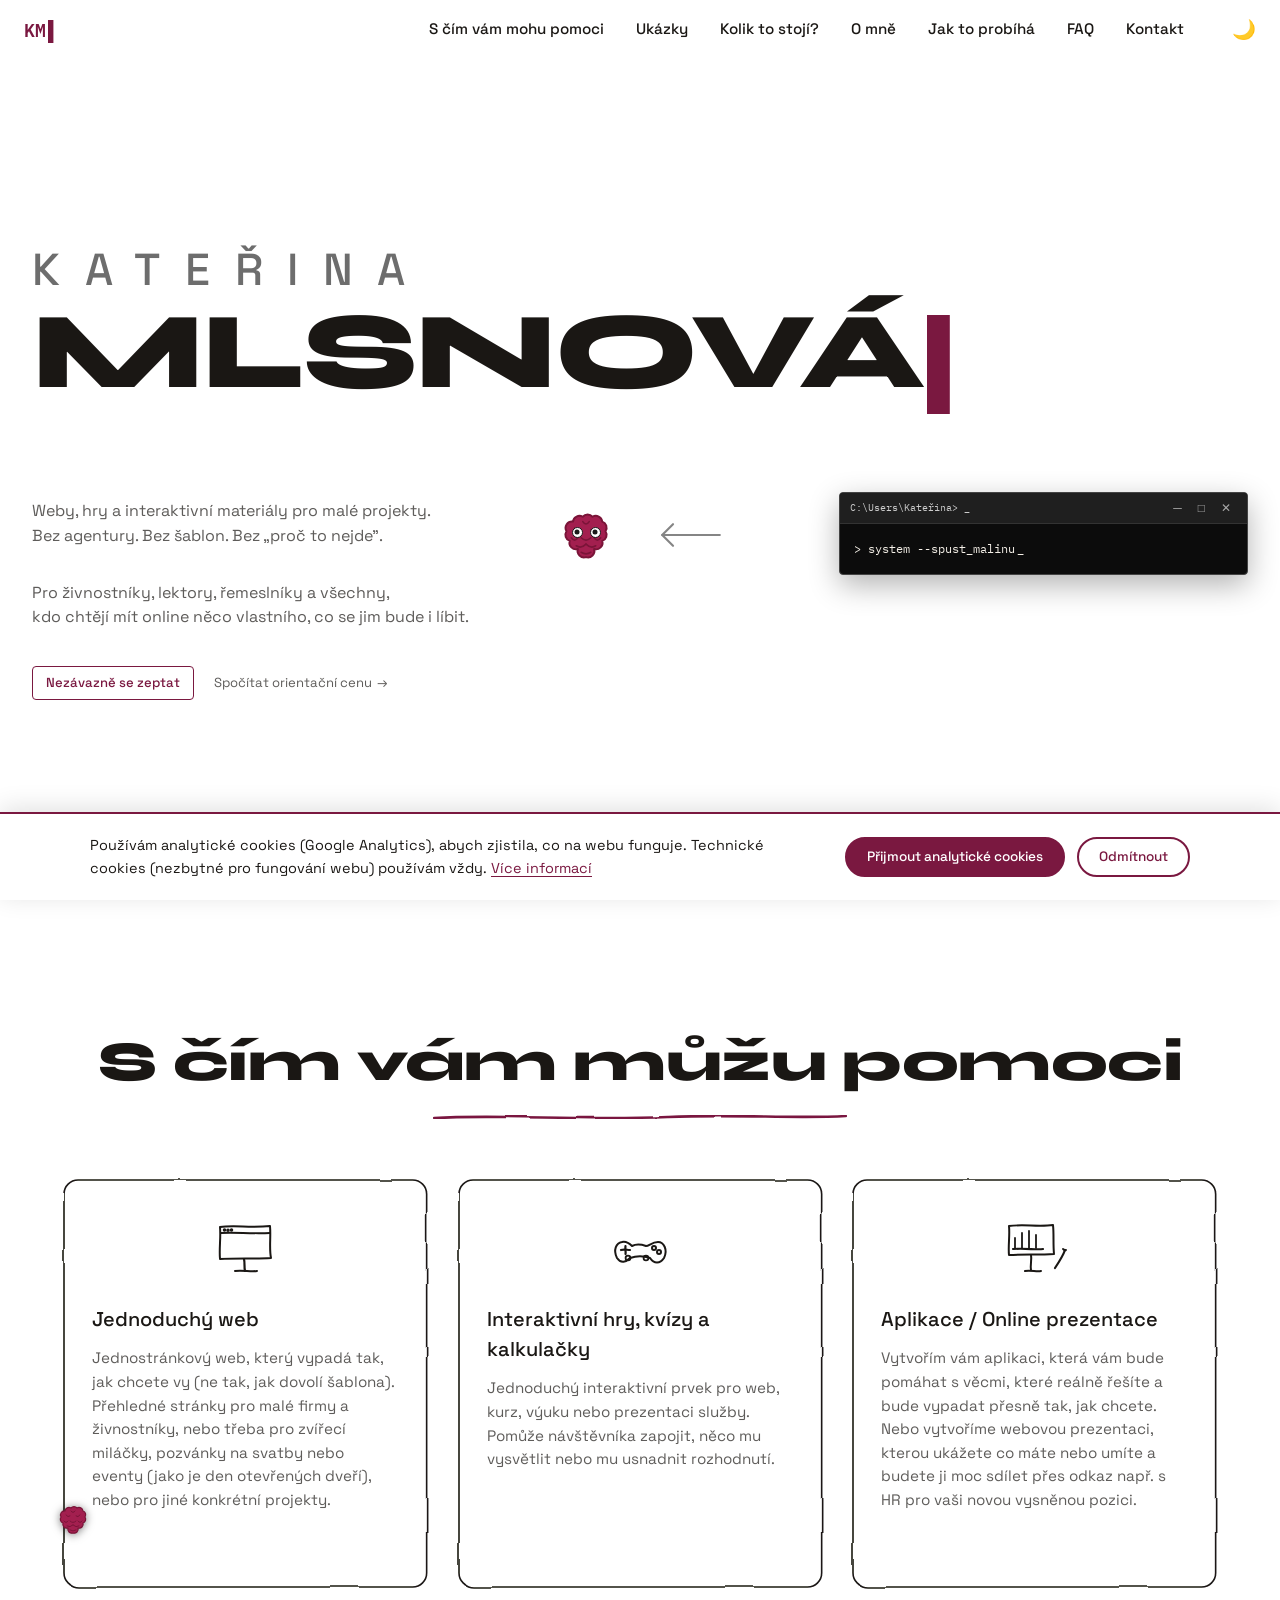
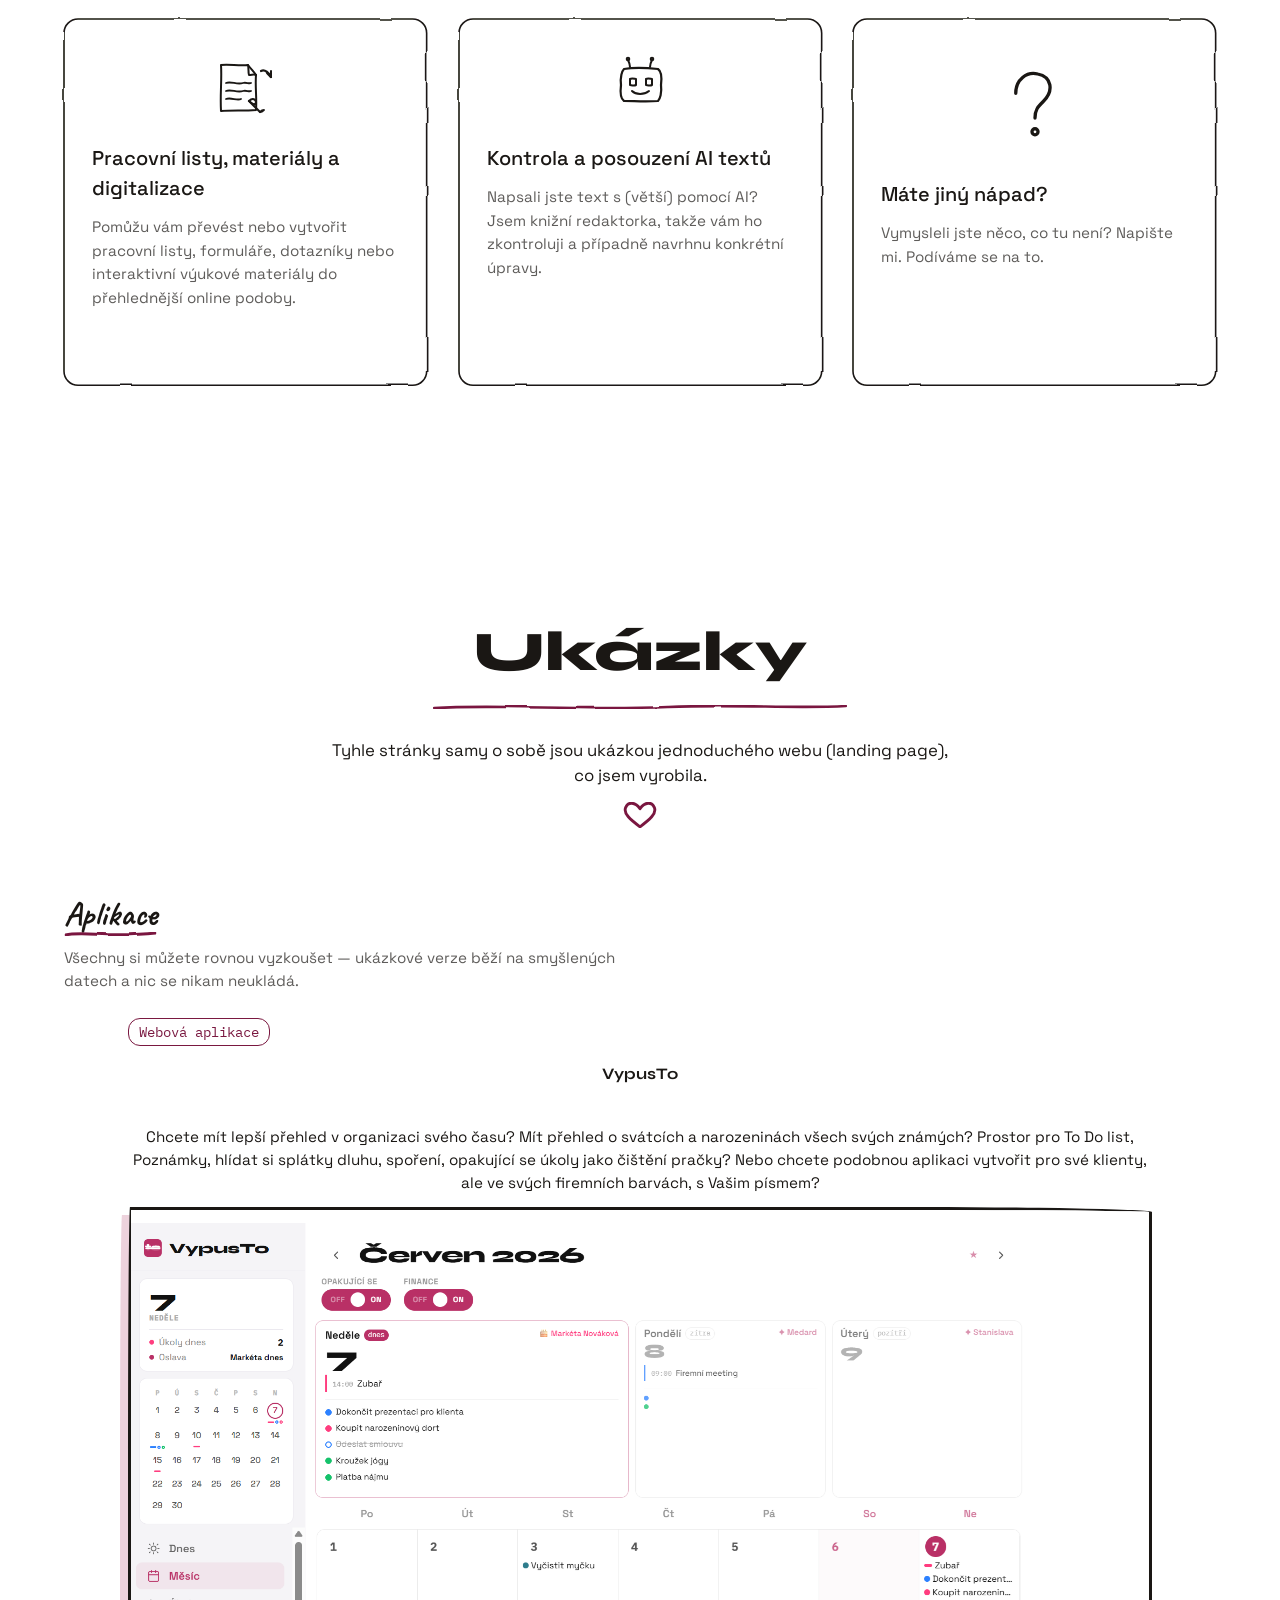
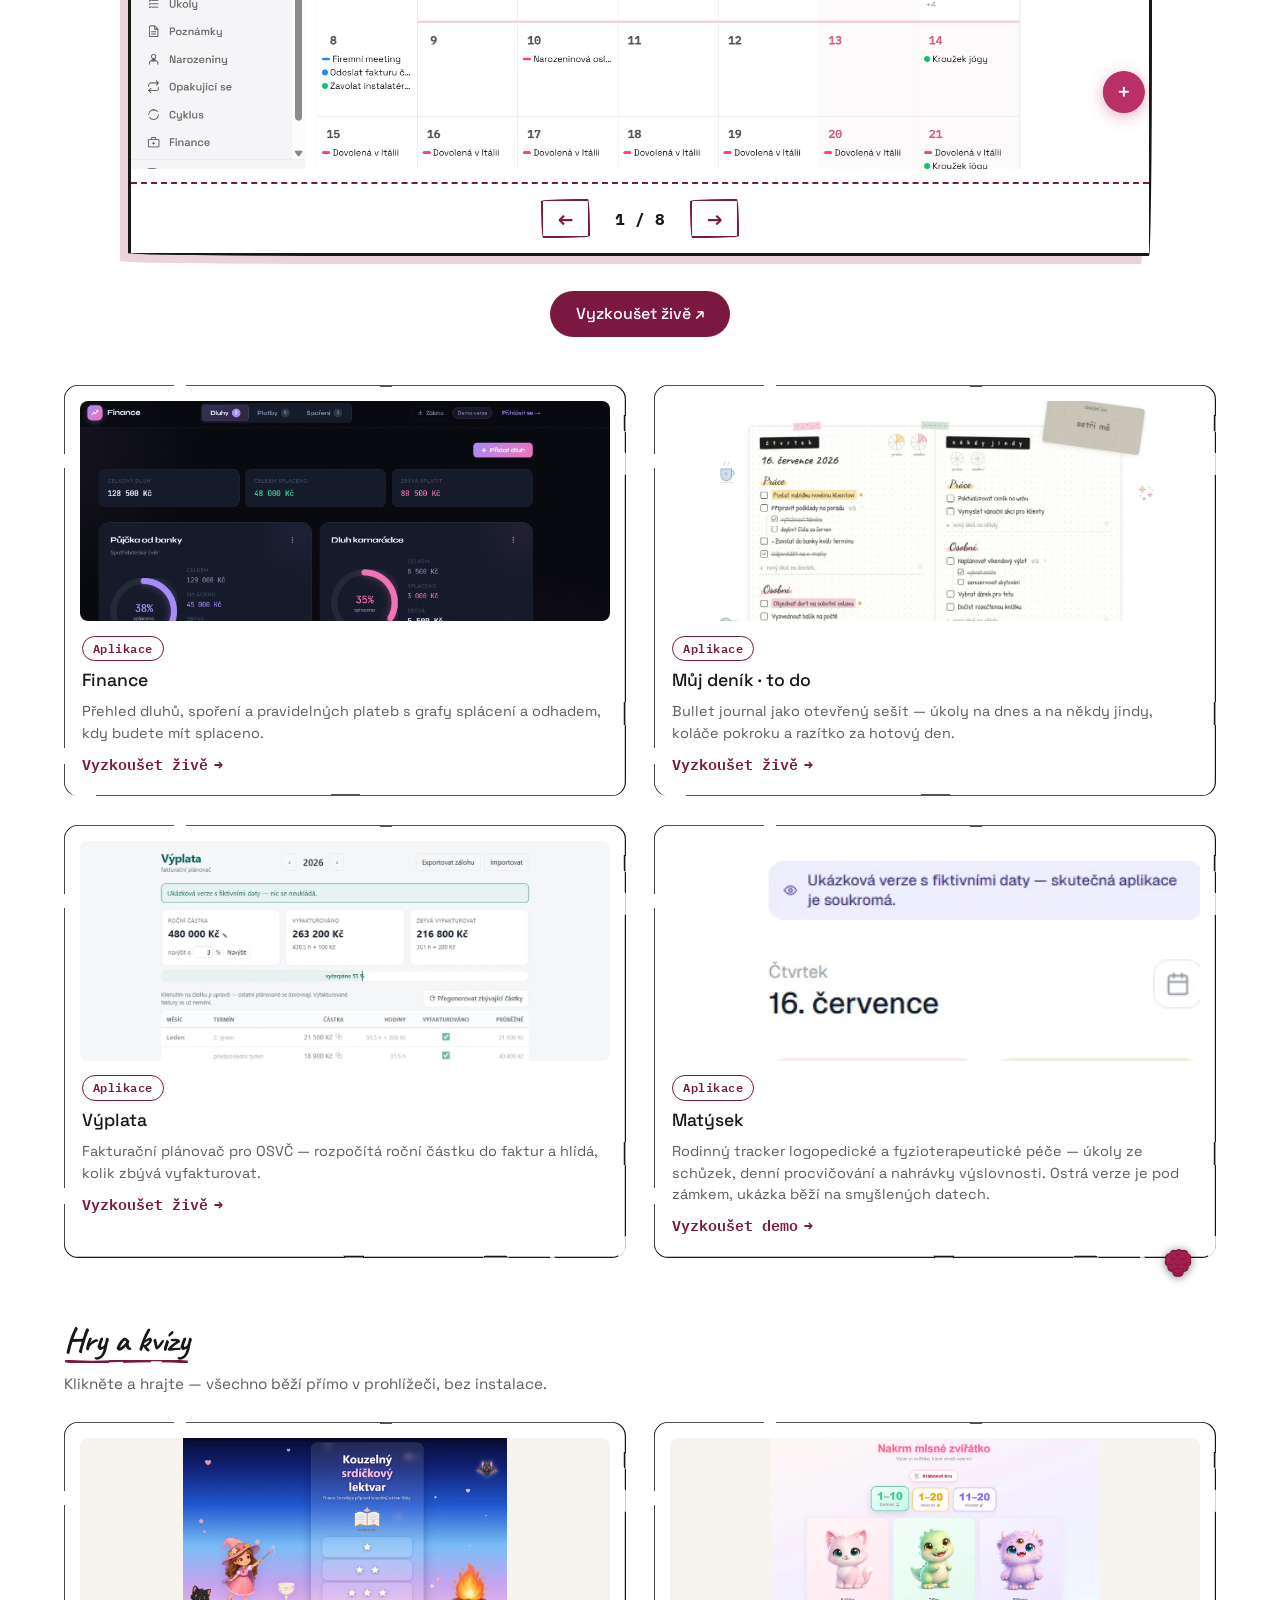
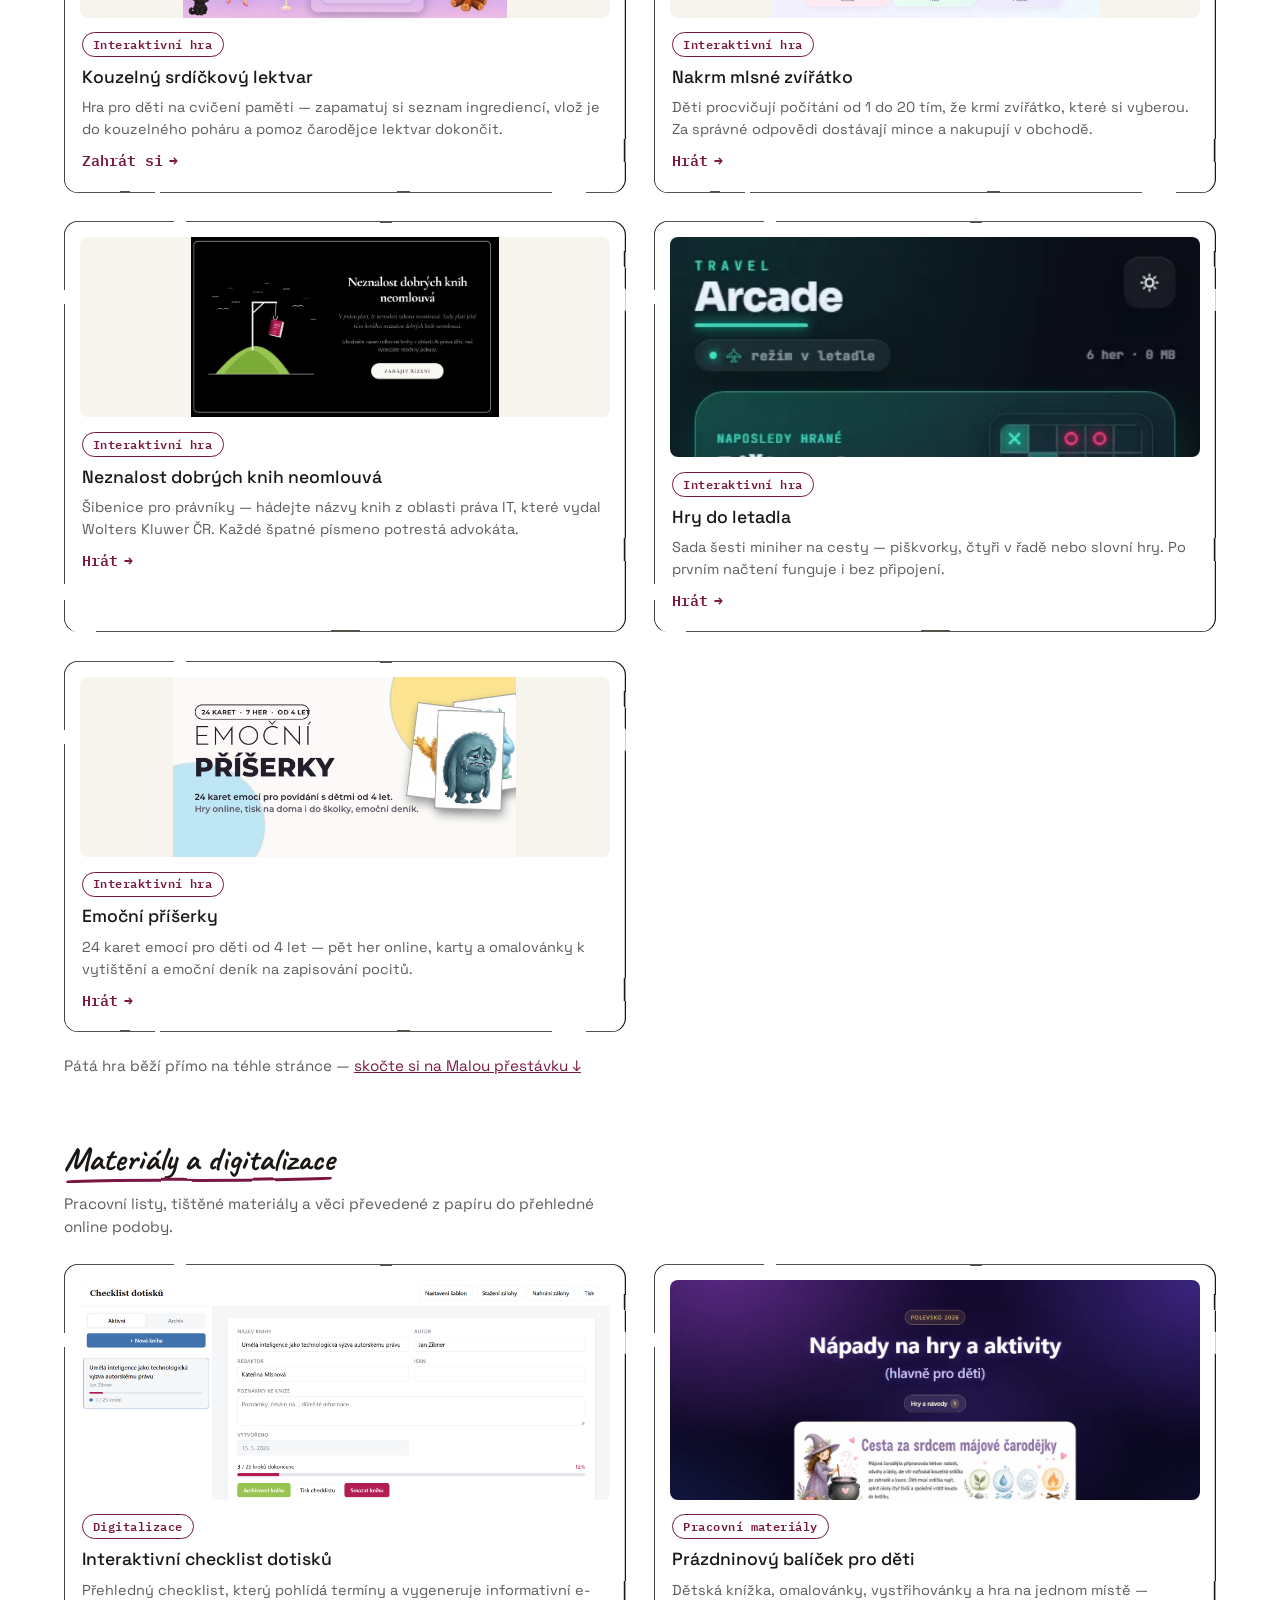
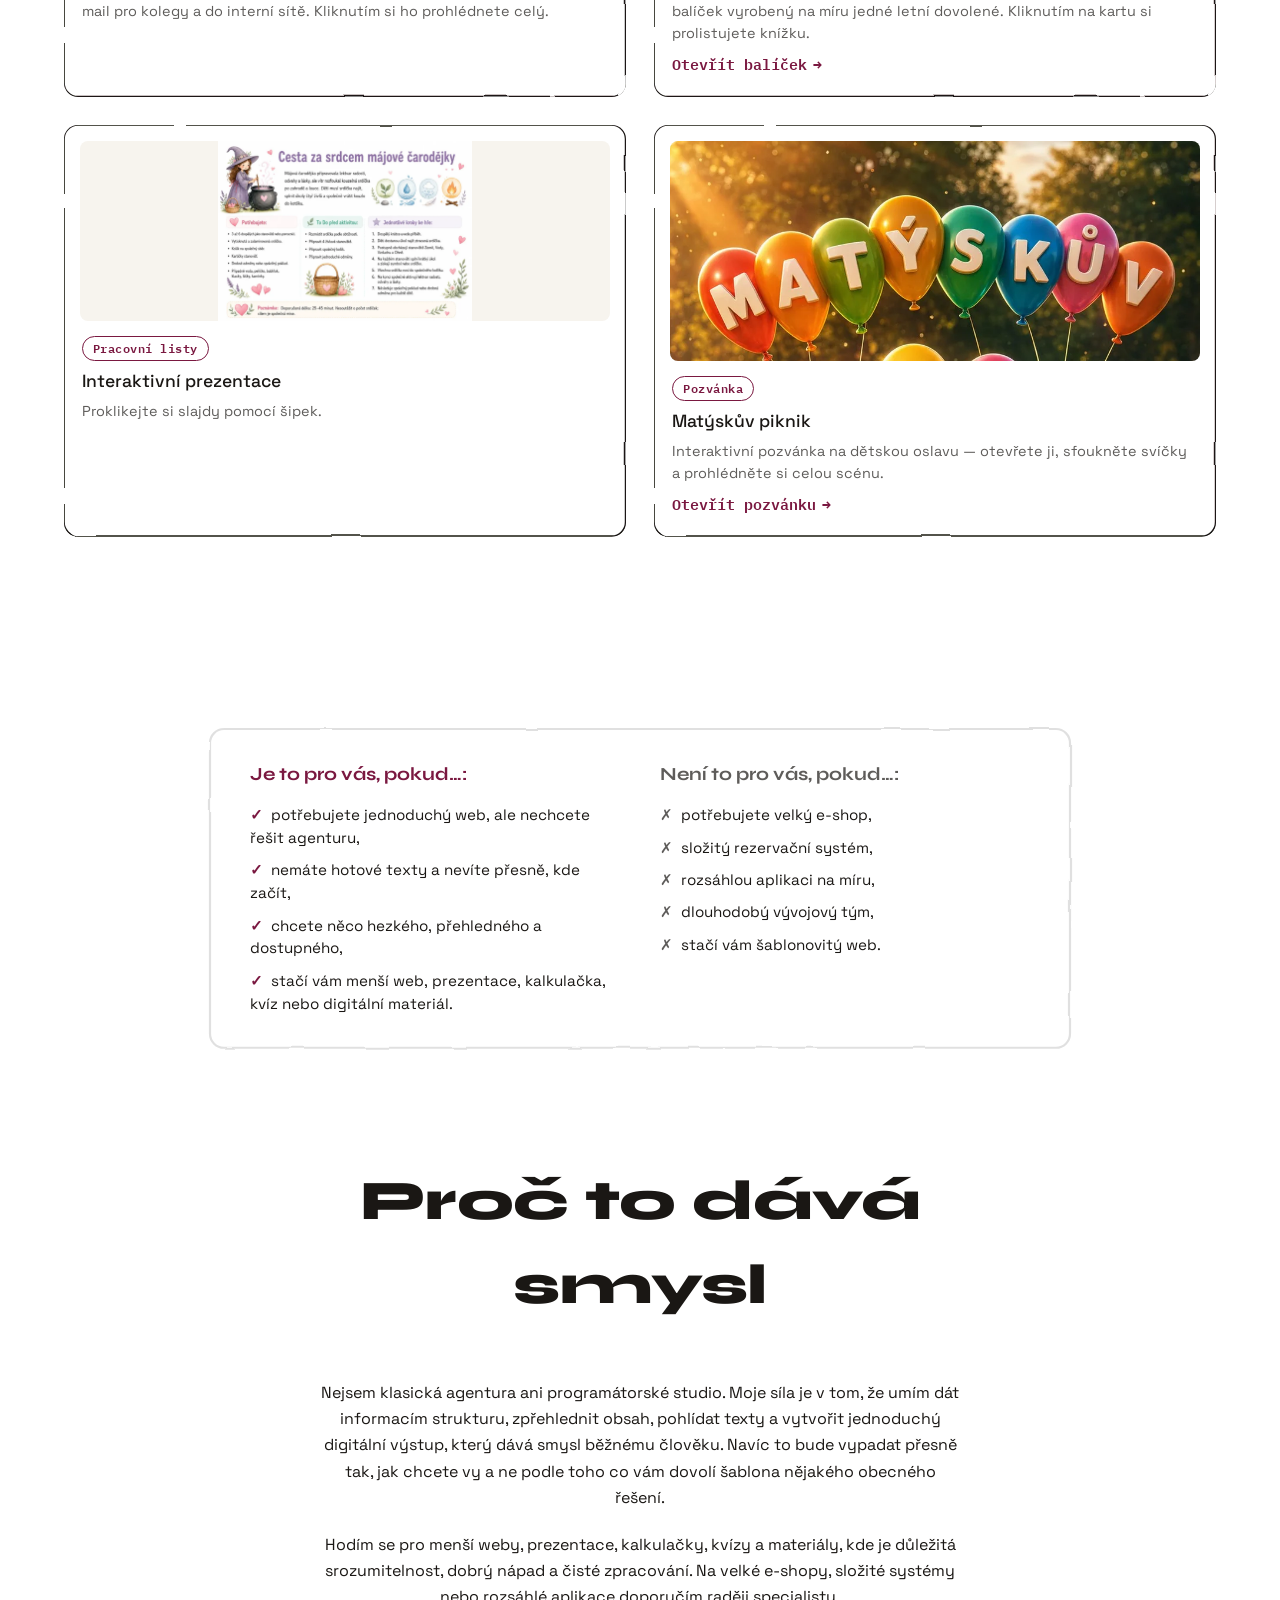
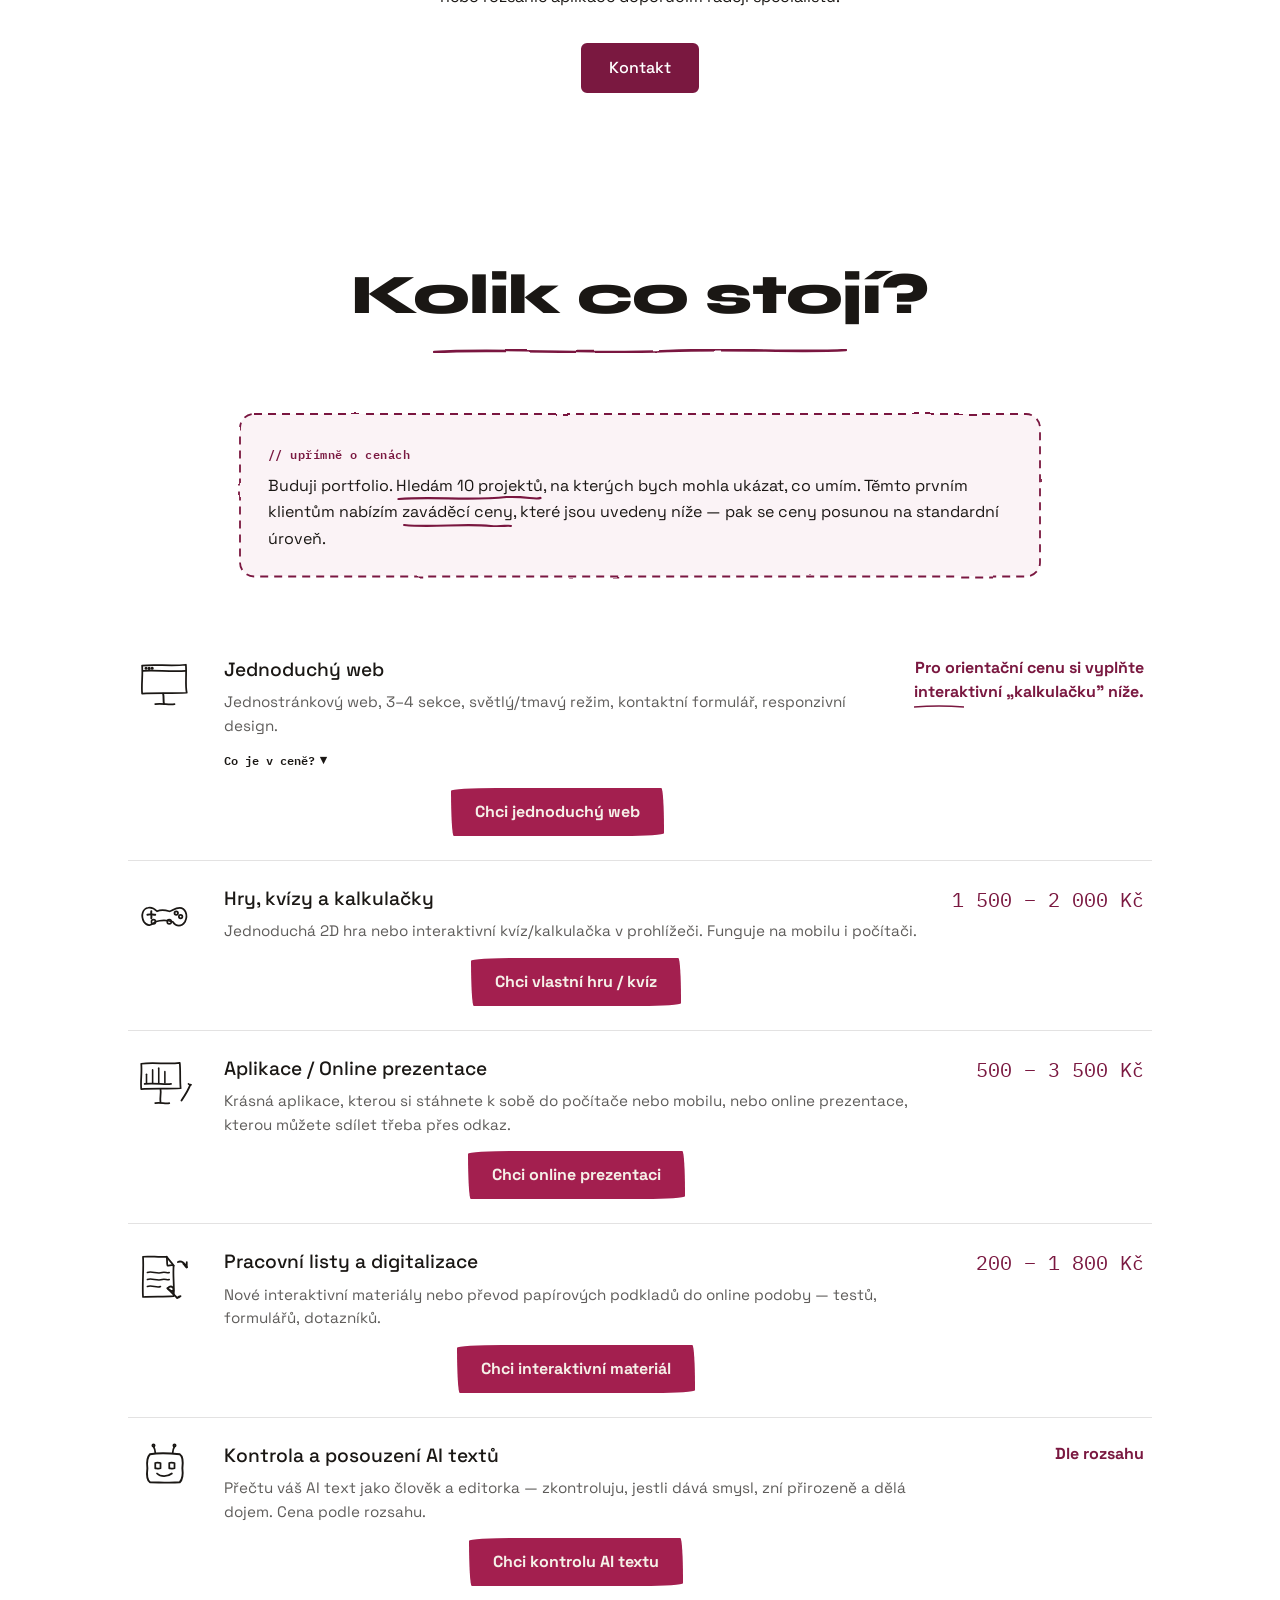
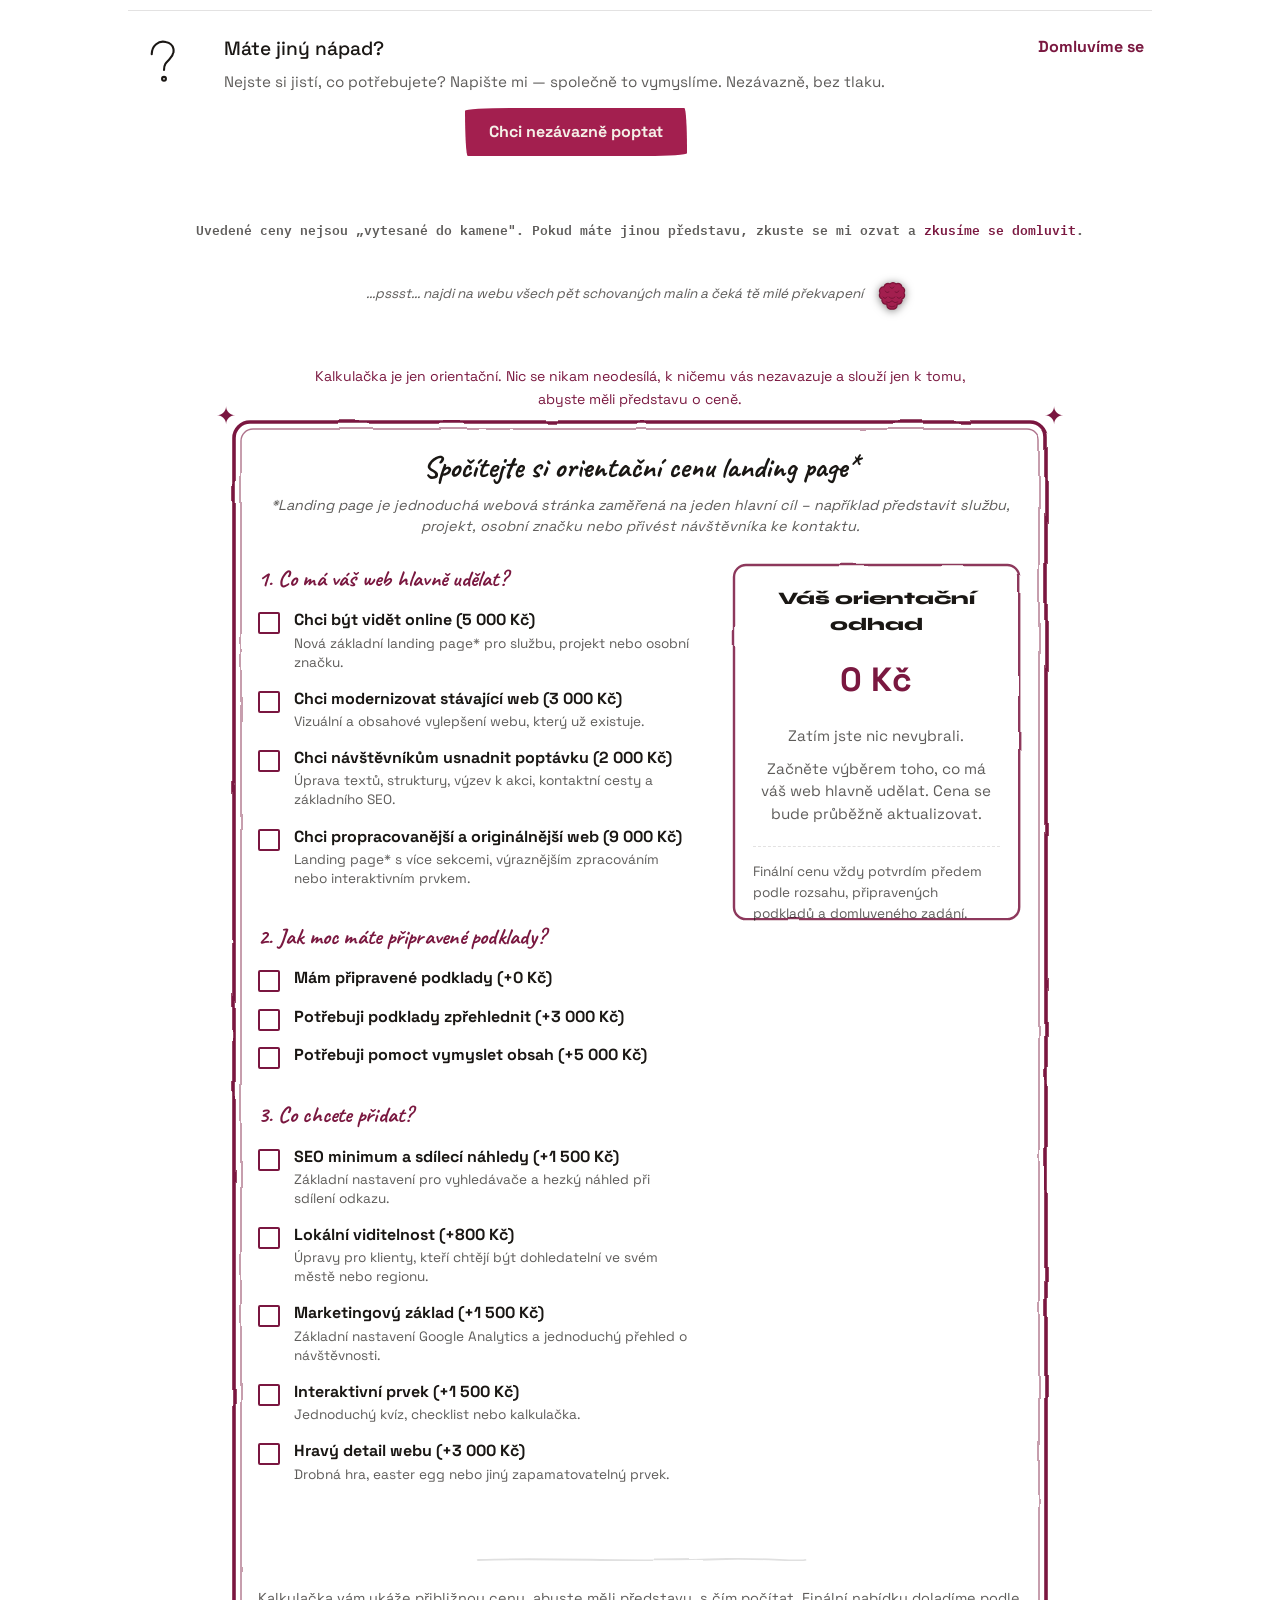
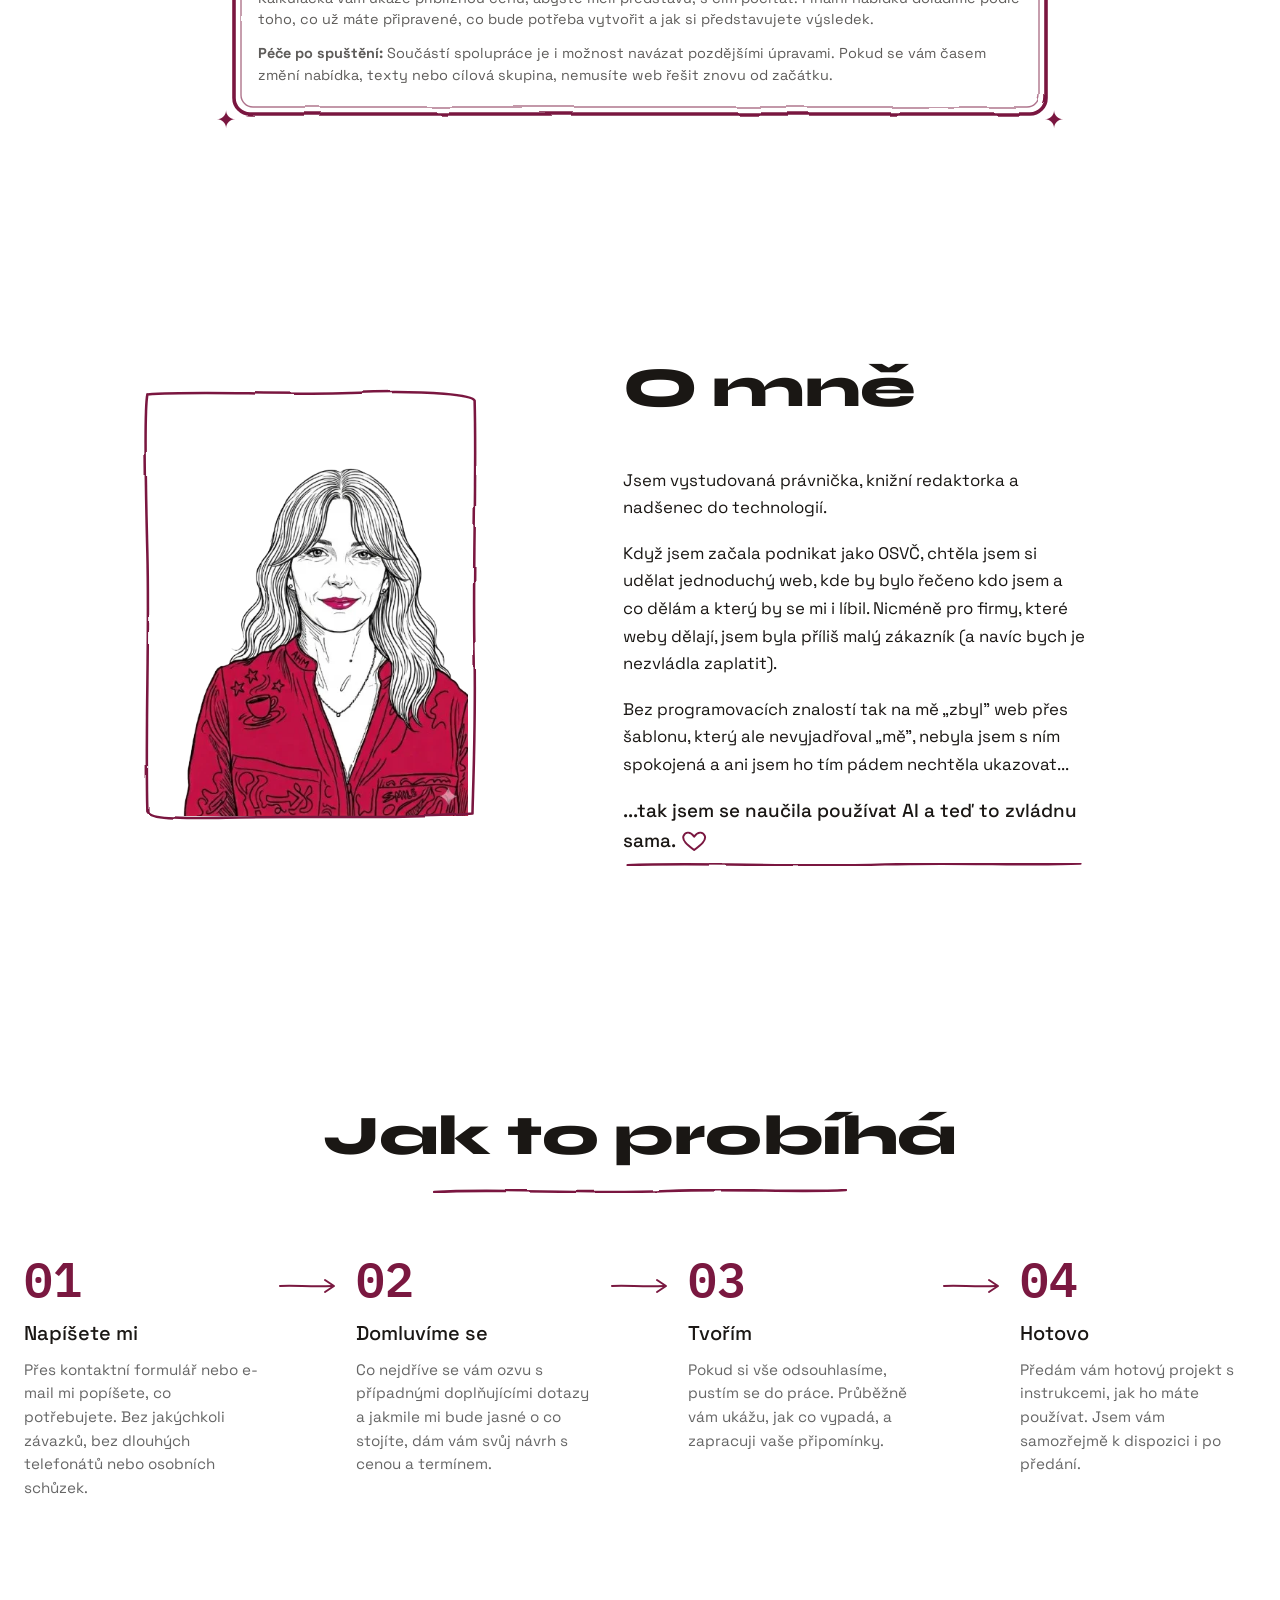
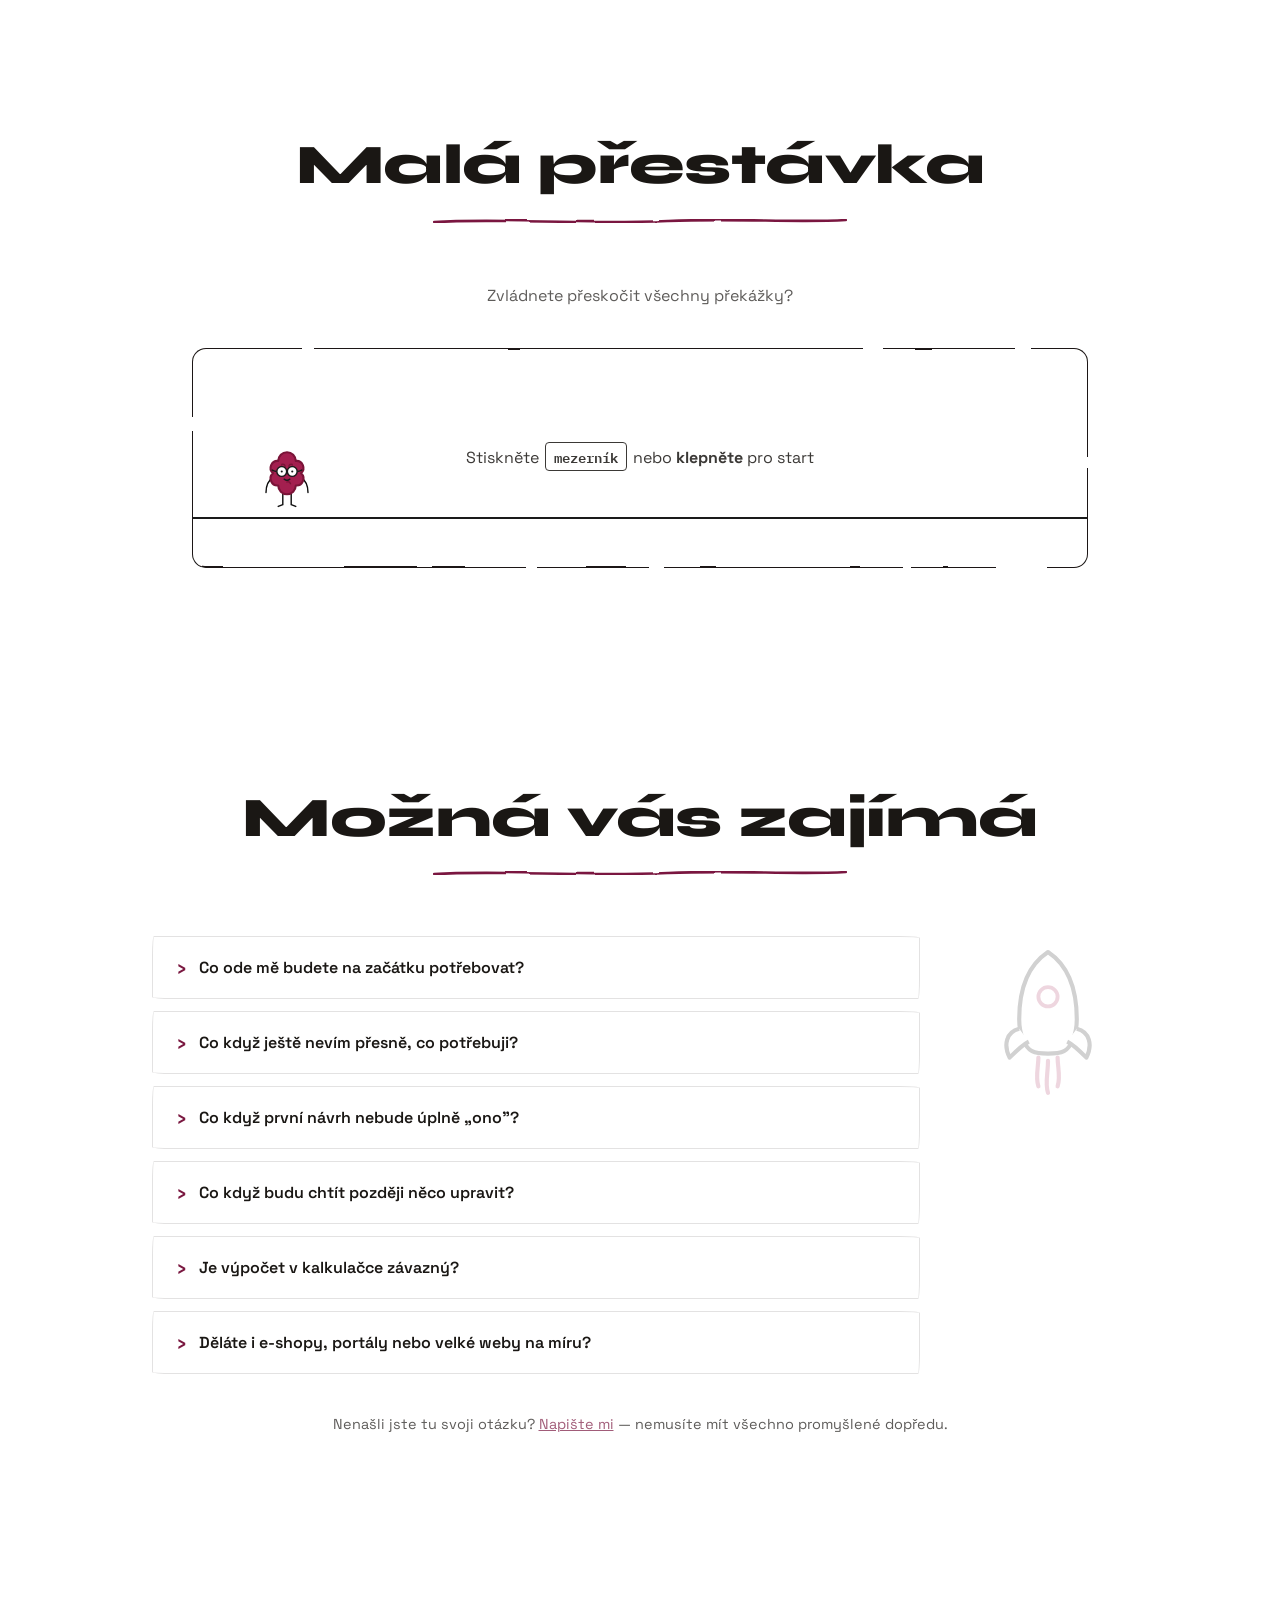
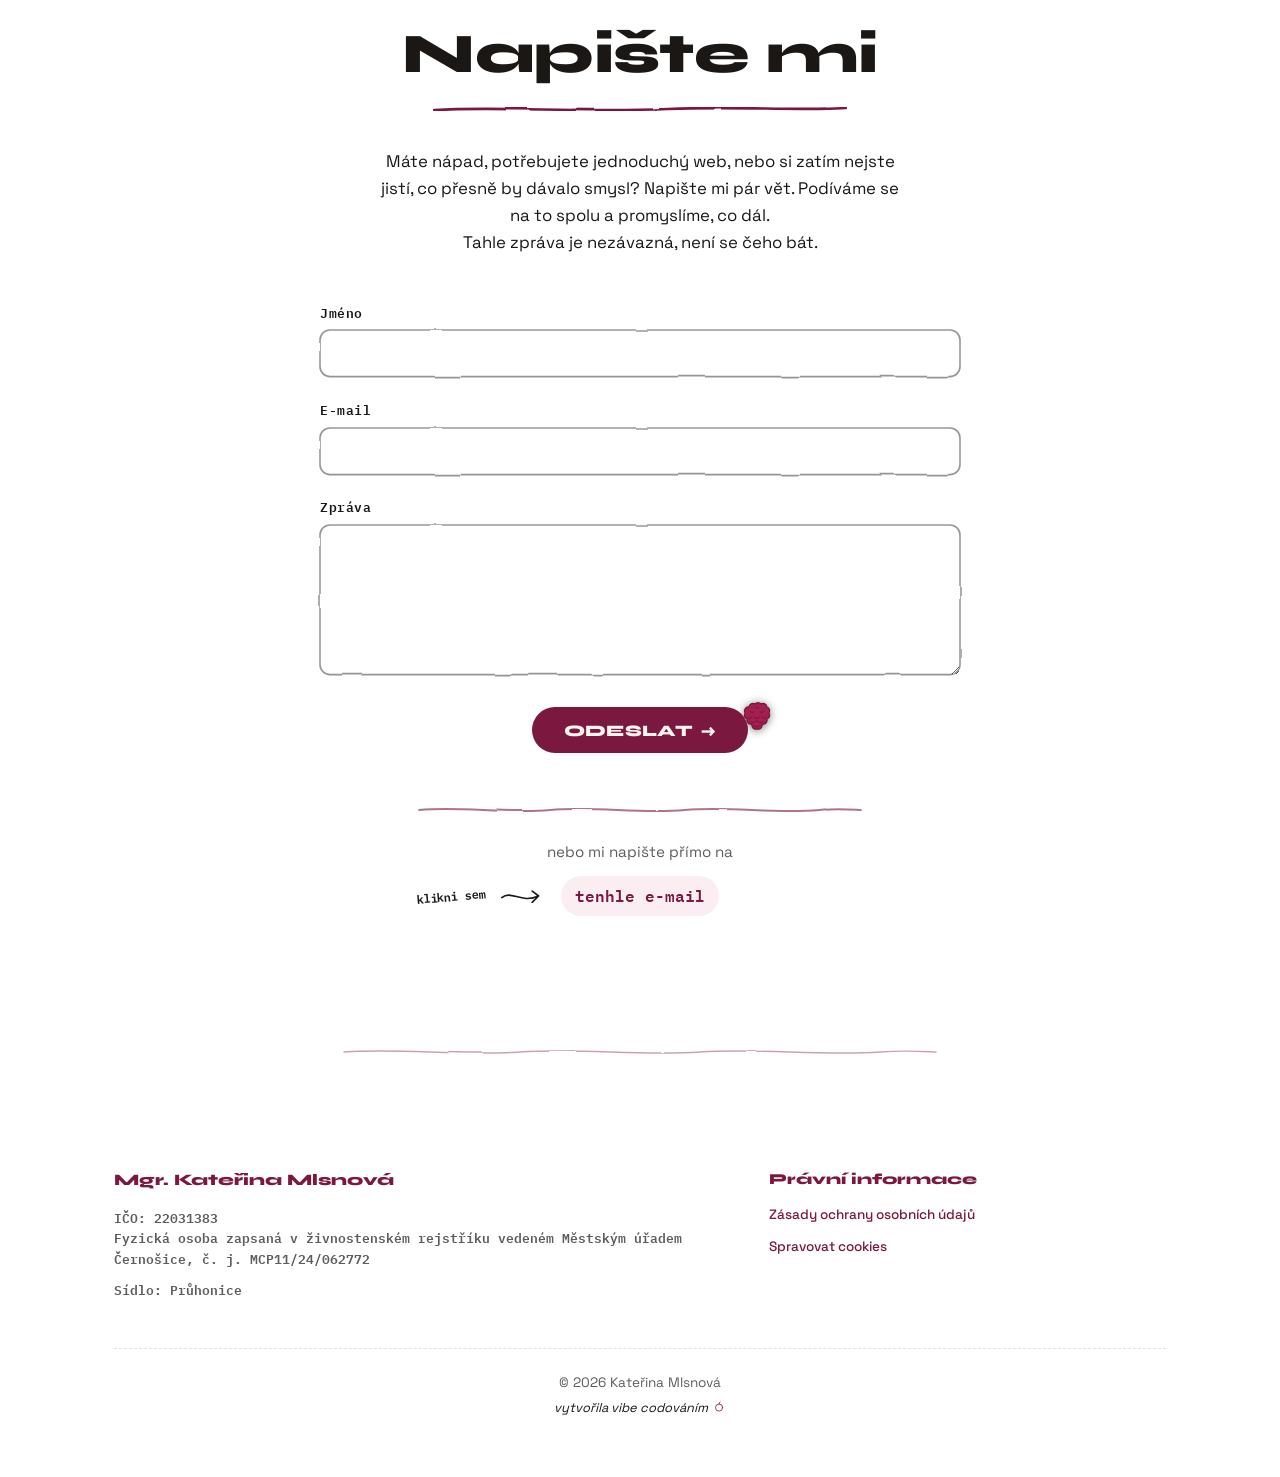
==== index.html @ 05f611e3 "Add Emoční příšerky to Ukázky a propojit /emoce Nová hra (24 karet emocí, 5 her online, tisk, deník)" ====
<!DOCTYPE html>
<html lang="cs">
<head>
  <meta charset="UTF-8" />
  <meta name="google-site-verification" content="UEw2yTOcTdFWO3ZjFS7yS4-gpu3txW84Oi0manHFo_g" />
  <meta name="seznam-wmt" content="cH2EK6rp02twtXTIJJVMGXWrZs0Lultc" />
  <meta name="viewport" content="width=device-width, initial-scale=1.0" />
  <meta name="description" content="Tvořím jednoduché weby, landing pages, interaktivní hry, kalkulačky a digitální výukové materiály pro živnostníky, lektory a malé projekty. Bez agentury, bez šablon." />
  <link rel="canonical" href="https://www.katerinamlsnova.cz/" />
  <meta name="theme-color" content="#7A1840" />

  <link rel="icon" href="/favicon.ico" sizes="any" />
  <link rel="icon" type="image/svg+xml" href="/favicon.svg" />
  <link rel="apple-touch-icon" href="/apple-touch-icon.png" />

  <!-- Open Graph -->
  <meta property="og:title" content="Kateřina Mlsnová — weby, hry a interaktivní materiály" />
  <meta property="og:description" content="Weby, hry a interaktivní materiály pro malé projekty. Bez agentury. Bez šablon. Bez „proč to nejde"." />
  <meta property="og:image" content="https://www.katerinamlsnova.cz/assets/og-image.png" />
  <meta property="og:url" content="https://www.katerinamlsnova.cz" />
  <meta property="og:type" content="website" />
  <meta property="og:locale" content="cs_CZ" />

  <!-- Twitter Card -->
  <meta name="twitter:card" content="summary_large_image" />
  <meta name="twitter:title" content="Kateřina Mlsnová — weby, hry a interaktivní materiály" />
  <meta name="twitter:description" content="Weby, hry a interaktivní materiály pro malé projekty. Bez agentury. Bez šablon. Bez „proč to nejde"." />
  <meta name="twitter:image" content="https://www.katerinamlsnova.cz/assets/og-image.png" />

  <title>Kateřina Mlsnová — weby, kalkulačky a interaktivní materiály pro malé projekty</title>

  <link rel="preconnect" href="https://fonts.googleapis.com" />
  <link rel="preconnect" href="https://fonts.gstatic.com" crossorigin />
  <link
    rel="preload"
    as="style"
    href="https://fonts.googleapis.com/css2?family=Syne:wght@800&family=Space+Grotesk:wght@400;500&family=IBM+Plex+Mono:wght@600&family=Caveat:wght@600;700&display=swap"
  />
  <link
    href="https://fonts.googleapis.com/css2?family=Syne:wght@800&family=Space+Grotesk:wght@400;500&family=IBM+Plex+Mono:wght@600&family=Caveat:wght@600;700&display=swap"
    rel="stylesheet"
    media="print"
    onload="this.media='all'"
  />
  <noscript>
    <link
      href="https://fonts.googleapis.com/css2?family=Syne:wght@800&family=Space+Grotesk:wght@400;500&family=IBM+Plex+Mono:wght@600&family=Caveat:wght@600;700&display=swap"
      rel="stylesheet"
    />
  </noscript>

  <link rel="stylesheet" href="style.css" />

  <!-- Vercel Web Analytics — bez cookies, běží záměrně mimo cookie souhlas (na rozdíl od GA4) -->
  <script defer src="/_vercel/insights/script.js"></script>

  <script type="application/ld+json">
  {
    "@context": "https://schema.org",
    "@graph": [
      {
        "@type": "Person",
        "name": "Kateřina Mlsnová",
        "jobTitle": "Vibe coderka — tvorba webů, her a interaktivních materiálů",
        "url": "https://www.katerinamlsnova.cz/",
        "email": "k.mlsnova@seznam.cz",
        "address": {
          "@type": "PostalAddress",
          "addressLocality": "Průhonice",
          "addressCountry": "CZ"
        }
      },
      {
        "@type": "ProfessionalService",
        "name": "Kateřina Mlsnová — weby a interaktivní materiály",
        "description": "Tvorba jednoduchých webů, landing pages, interaktivních her, kalkulaček a digitálních výukových materiálů pro živnostníky, lektory a malé projekty.",
        "url": "https://www.katerinamlsnova.cz/",
        "areaServed": "CZ",
        "priceRange": "200 – 9000 Kč",
        "provider": {
          "@type": "Person",
          "name": "Kateřina Mlsnová"
        }
      },
      {
        "@type": "WebSite",
        "name": "Kateřina Mlsnová",
        "url": "https://www.katerinamlsnova.cz/",
        "inLanguage": "cs-CZ"
      }
    ]
  }
  </script>
</head>
<body id="top">
  <a href="#co-umim" class="skip-link">Přeskočit na obsah</a>
  <!-- Sdílené SVG filtry (rough/hand-drawn ohraničení karet) -->
  <svg class="svg-defs" width="0" height="0" aria-hidden="true" focusable="false">
    <defs>
      <filter id="rough" x="-5%" y="-5%" width="110%" height="110%">
        <feTurbulence type="fractalNoise" baseFrequency="0.02" numOctaves="2" seed="3" result="noise" />
        <feDisplacementMap in="SourceGraphic" in2="noise" scale="3" />
      </filter>
      <filter id="rough-strong" x="-5%" y="-5%" width="110%" height="110%">
        <feTurbulence type="fractalNoise" baseFrequency="0.03" numOctaves="2" seed="7" result="noise" />
        <feDisplacementMap in="SourceGraphic" in2="noise" scale="2" />
      </filter>
    </defs>
  </svg>
  <nav id="nav" class="nav" aria-label="Hlavní navigace">
    <a href="#top" class="nav__brand">KM<span class="nav__brand-cursor" aria-hidden="true">▌</span></a>

    <ul class="nav__links">
      <li><a href="#co-umim">S čím vám mohu pomoci</a></li>
      <li><a href="#ukazky">Ukázky</a></li>
      <li><a href="#ceny">Kolik to stojí?</a></li>
      <li><a href="#o-mne">O mně</a></li>
      <li><a href="#jak-to-probiha">Jak to probíhá</a></li>
      <li><a href="#mozna-vas-zajima">FAQ</a></li>
      <li><a href="#kontakt">Kontakt</a></li>
    </ul>

    <button
      id="nav-burger"
      class="nav__burger"
      type="button"
      aria-label="Otevřít menu"
      aria-expanded="false"
      aria-controls="mobile-menu"
    >
      <span></span>
      <span></span>
      <span></span>
    </button>

    <button
      id="theme-toggle"
      class="theme-toggle"
      type="button"
      aria-label="Přepnout světlý/tmavý režim"
    >
      <span class="theme-toggle__icon" aria-hidden="true">🌙</span>
    </button>
  </nav>

  <div id="mobile-menu" class="mobile-menu" aria-hidden="true" inert>
    <button
      id="mobile-menu-close"
      class="mobile-menu__close"
      type="button"
      aria-label="Zavřít menu"
    >
      ×
    </button>
    <ul class="mobile-menu__links">
      <li><a href="#co-umim">S čím vám mohu pomoci</a></li>
      <li><a href="#ukazky">Ukázky</a></li>
      <li><a href="#ceny">Kolik to stojí?</a></li>
      <li><a href="#o-mne">O mně</a></li>
      <li><a href="#jak-to-probiha">Jak to probíhá</a></li>
      <li><a href="#mozna-vas-zajima">FAQ</a></li>
      <li><a href="#kontakt">Kontakt</a></li>
    </ul>
  </div>

  <main>
    <section class="hero" id="hero">
      <div class="hero-grid">
        <div class="hero-col hero-col--left">
          <div class="logo-wrap">
            <h1 class="logo">
              <span class="sr-only">Kateřina Mlsnová — weby, kalkulačky a interaktivní materiály pro malé projekty</span>
              <span class="logo__first">KATEŘINA</span>
              <span class="logo__last">
                <span class="logo__name">MLSNOVÁ</span><span class="logo__cursor is-blinking" aria-hidden="true">▌</span>
              </span>
            </h1>
            <svg id="hero-malina-arrow" class="malina-arrow" viewBox="0 0 100 100" xmlns="http://www.w3.org/2000/svg" aria-hidden="true">
              <path d="M 90,50 L 10,50" fill="none" stroke="currentColor" stroke-width="3" stroke-linecap="round" stroke-linejoin="round"/>
              <path d="M 25,35 L 10,50 L 25,65" fill="none" stroke="currentColor" stroke-width="3" stroke-linecap="round" stroke-linejoin="round"/>
            </svg>
            <div id="hero-mascot-container" class="hidden-element mascot-pop" role="button" tabindex="0" aria-label="Klikni! Seber malinu, spustí se hra">
              <img src="assets/malina.svg" id="hero-malina-mascot" alt="Mlsná Malina" class="doodle-mascot" width="65" height="72">
              <div id="mascot-eyes-container">
                <div class="eye left-eye"><div class="pupil"></div></div>
                <div class="eye right-eye"><div class="pupil"></div></div>
              </div>
              <span class="hero-mascot-hint" aria-hidden="true">klikni!</span>
            </div>
          </div>
          <div class="hero-cta hero-cta--empty" aria-hidden="true"></div>
          <p class="tagline is-visible">
            Weby, hry a interaktivní materiály pro malé projekty.<br>
            Bez agentury. Bez šablon. Bez „proč to nejde".
          </p>
          <p class="tagline is-visible">
            Pro živnostníky, lektory, řemeslníky a všechny,<br>
            kdo chtějí mít online něco vlastního, co se jim bude i líbit.
          </p>
          <div class="hero-bio-cta">
            <a href="#kontakt" class="hero-bio-cta__btn">Nezávazně se zeptat</a>
            <a href="#kalkulator" class="hero-bio-cta__link">
              Spočítat orientační cenu
              <span class="hero-bio-cta__arrow" aria-hidden="true">→</span>
            </a>
          </div>
        </div>

        <div class="hero-col hero-col--right">
          <div class="win-terminal">
            <div class="win-terminal-header">
              <span class="win-terminal-title">C:\Users\Kateřina> _</span>
              <div class="win-terminal-buttons">
                <span class="win-btn">─</span>
                <span class="win-btn">□</span>
                <span class="win-btn win-btn-close">✕</span>
              </div>
            </div>
            <div class="win-terminal-body">
              <span class="sr-only">&gt; kateřino, vytvoř mi jednoduchý web<br>&gt; system --spust_malinu</span>
              <div id="hero-terminal" class="terminal-text" aria-hidden="true">
                <span id="terminal-typewriter"></span><span class="blinking-cursor">_</span>
              </div>
            </div>
          </div>

        </div>
      </div>
    </section>

    <section class="skills" id="co-umim">
      <button type="button" class="egg-raspberry egg-raspberry--submit" data-egg="5" aria-label="Schovaná malina">
        <img src="assets/malina.svg" alt="" />
      </button>
      <svg class="doodle doodle--neutral" style="top: 3rem; right: 2%;" viewBox="0 0 120 40" xmlns="http://www.w3.org/2000/svg" aria-hidden="true">
        <path d="M 12,12 C 30,11 60,13 90,12 C 92,16 92,24 90,28 C 60,27 30,29 12,28 C 10,24 10,16 12,12 Z" fill="white" stroke="black" stroke-width="2.6" stroke-linejoin="round"/>
        <path d="M 90,12 C 96,14 102,18 108,20 C 102,22 96,26 90,28" fill="white" stroke="black" stroke-width="2.6" stroke-linejoin="round"/>
        <path d="M 102,17 C 106,18 110,20 112,20 C 110,22 106,22 102,23 Z" fill="#a31f4f" stroke="black" stroke-width="2.2" stroke-linejoin="round"/>
        <path d="M 4,16 C 6,12 12,12 12,12 L 12,28 C 12,28 6,28 4,24 C 3,22 3,18 4,16 Z" fill="#a31f4f" stroke="black" stroke-width="2.6" stroke-linejoin="round"/>
      </svg>
      <svg class="doodle doodle--neutral doodle--lg" style="bottom: 3rem; left: 2%;" viewBox="0 0 100 100" xmlns="http://www.w3.org/2000/svg" aria-hidden="true">
        <path d="M 22,10 C 38,9 60,11 82,10 C 84,28 82,52 84,80 C 82,86 84,90 82,92 C 60,91 38,93 22,92 C 20,72 22,52 20,28 C 20,18 22,12 22,10 Z" fill="white" stroke="black" stroke-width="2.6" stroke-linejoin="round"/>
        <path d="M 30,8 C 30,30 32,60 30,94" fill="none" stroke="black" stroke-width="2.4"/>
        <circle cx="26" cy="22" r="3" fill="white" stroke="#a31f4f" stroke-width="2.4"/>
        <circle cx="26" cy="42" r="3" fill="white" stroke="#a31f4f" stroke-width="2.4"/>
        <circle cx="26" cy="62" r="3" fill="white" stroke="#a31f4f" stroke-width="2.4"/>
        <circle cx="26" cy="82" r="3" fill="white" stroke="#a31f4f" stroke-width="2.4"/>
        <path d="M 42,30 C 50,28 60,32 72,30" fill="none" stroke="black" stroke-width="2"/>
        <path d="M 42,46 C 50,44 60,48 70,46" fill="none" stroke="black" stroke-width="2"/>
        <path d="M 42,62 C 50,60 60,64 68,62" fill="none" stroke="black" stroke-width="2"/>
      </svg>
      <div class="skills__inner">
        <h2 class="section-title section-title--underlined">
          <span class="section-title__text">S čím vám můžu pomoci</span>
          <svg class="section-title__underline" viewBox="0 0 600 14" preserveAspectRatio="none" aria-hidden="true">
            <path filter="url(#rough)" d="M 6,8 C 100,4 220,11 340,7 C 440,4 520,9 594,6" />
          </svg>
        </h2>

        <div class="skills__grid">
          <article class="skill-card">
            <svg class="skill-card__frame" preserveAspectRatio="none" aria-hidden="true">
              <rect width="100%" height="100%" rx="14" ry="14" filter="url(#rough)" />
            </svg>
            <div class="skill-card__doodle" aria-hidden="true">
              <svg viewBox="0 0 64 64" xmlns="http://www.w3.org/2000/svg">
                <!-- tělo monitoru, mírně nakřivo -->
                <path stroke-width="2" d="M 7,11 C 21,9 38,12 57,10 C 58,21 56,33 58,42 C 41,43 24,42 7,43 C 6,32 8,22 7,11 Z" />
                <!-- horní lišta prohlížeče -->
                <path stroke-width="1.8" d="M 8,17 C 22,16 38,18 57,17" />
                <!-- tři tečky -->
                <circle stroke-width="1.8" cx="11.5" cy="14" r="0.9" />
                <circle stroke-width="1.8" cx="15" cy="14.2" r="0.9" />
                <circle stroke-width="1.8" cx="18.5" cy="14" r="0.9" />
                <!-- noha -->
                <path stroke-width="2.2" d="M 31,43 C 32,47 31,51 32,55" />
                <!-- základna -->
                <path stroke-width="2" d="M 22,55 C 30,54 38,56 44,55" />
              </svg>
            </div>
            <h3 class="skill-card__title">Jednoduchý web</h3>
            <p class="skill-card__desc">Jednostránkový web, který vypadá tak, jak chcete vy (ne tak, jak dovolí šablona). Přehledné stránky pro malé firmy a živnostníky, nebo třeba pro zvířecí miláčky, pozvánky na svatby nebo eventy (jako je den otevřených dveří), nebo pro jiné konkrétní projekty.</p>
            <a href="#kontakt" class="skill-card__cta">
              Napište mi <span class="skill-card__cta-arrow" aria-hidden="true">→</span>
            </a>
          </article>

          <article class="skill-card">
            <svg class="skill-card__frame" preserveAspectRatio="none" aria-hidden="true">
              <rect width="100%" height="100%" rx="14" ry="14" filter="url(#rough)" />
            </svg>
            <div class="skill-card__doodle" aria-hidden="true">
              <svg viewBox="0 0 64 64" xmlns="http://www.w3.org/2000/svg">
                <!-- asymetrické tělo gamepadu -->
                <path stroke-width="2" d="M 14,26 C 8,27 5,34 9,42 C 13,48 18,46 22,42 C 28,40 36,40 42,42 C 46,48 52,48 56,42 C 60,34 56,26 50,26 C 44,26 41,30 38,30 C 32,28 28,28 24,30 C 22,28 18,25 14,26 Z" />
                <!-- křížek vlevo -->
                <path stroke-width="2.2" d="M 13,34 C 16,33 19,34 22,34" />
                <path stroke-width="2.2" d="M 17.5,30 C 17,33 18,36 17.5,38" />
                <!-- analog páčka vlevo -->
                <circle stroke-width="1.8" cx="20" cy="42" r="2.4" />
                <!-- analog páčka vpravo -->
                <circle stroke-width="1.8" cx="38" cy="42" r="2.4" />
                <!-- dvě tlačítka vpravo -->
                <circle stroke-width="2" cx="46" cy="32" r="2" />
                <circle stroke-width="2" cx="51" cy="36" r="2" />
              </svg>
            </div>
            <h3 class="skill-card__title">Interaktivní hry, kvízy a kalkulačky</h3>
            <p class="skill-card__desc">Jednoduchý interaktivní prvek pro web, kurz, výuku nebo prezentaci služby. Pomůže návštěvníka zapojit, něco mu vysvětlit nebo mu usnadnit rozhodnutí.</p>
            <a href="#kontakt" class="skill-card__cta">
              Napište mi <span class="skill-card__cta-arrow" aria-hidden="true">→</span>
            </a>
          </article>

          <article class="skill-card">
            <svg class="skill-card__frame" preserveAspectRatio="none" aria-hidden="true">
              <rect width="100%" height="100%" rx="14" ry="14" filter="url(#rough)" />
            </svg>
            <div class="skill-card__doodle" aria-hidden="true">
              <svg viewBox="0 0 64 64" xmlns="http://www.w3.org/2000/svg">
                <!-- obdélník slajdu -->
                <path stroke-width="2" d="M 6,10 C 20,8 36,11 50,9 C 51,18 50,28 51,38 C 36,39 20,38 6,39 C 5,30 7,20 6,10 Z" />
                <!-- sloupcový graf uvnitř -->
                <path stroke-width="1.8" d="M 12,32 C 12,28 12,25 12,22" />
                <path stroke-width="1.8" d="M 19,32 C 19,26 19,20 19,17" />
                <path stroke-width="1.8" d="M 26,32 C 26,24 26,18 26,15" />
                <path stroke-width="1.8" d="M 33,32 C 33,26 33,21 33,19" />
                <!-- spodní osa grafu -->
                <path stroke-width="2.2" d="M 10,33 C 22,32 34,34 40,33" />
                <!-- stojan -->
                <path stroke-width="2" d="M 28,39 C 29,44 27,49 28,54" />
                <path stroke-width="2" d="M 22,55 C 28,54 34,56 38,55" />
                <!-- ukazovátko vedle slajdu -->
                <path stroke-width="2.2" d="M 52,52 C 56,46 60,40 62,34" />
                <path stroke-width="1.8" d="M 60,33 C 61,34 62,35 63,34" />
              </svg>
            </div>
            <h3 class="skill-card__title">Aplikace / Online prezentace</h3>
            <p class="skill-card__desc">Vytvořím vám aplikaci, která vám bude pomáhat s věcmi, které reálně řešíte a bude vypadat přesně tak, jak chcete. Nebo vytvoříme webovou prezentaci, kterou ukážete co máte nebo umíte a budete ji moc sdílet přes odkaz např. s HR pro vaši novou vysněnou pozici.</p>
            <a href="#kontakt" class="skill-card__cta">
              Napište mi <span class="skill-card__cta-arrow" aria-hidden="true">→</span>
            </a>
          </article>

          <article class="skill-card">
            <svg class="skill-card__frame" preserveAspectRatio="none" aria-hidden="true">
              <rect width="100%" height="100%" rx="14" ry="14" filter="url(#rough)" />
            </svg>
            <div class="skill-card__doodle" aria-hidden="true">
              <svg viewBox="0 0 64 64" xmlns="http://www.w3.org/2000/svg">
                <!-- list papíru s ohnutým rohem -->
                <path stroke-width="2" d="M 8,10 C 16,9 26,11 35,10 C 38,14 41,17 43,20 C 42,32 44,44 43,55 C 31,56 19,55 8,56 C 7,40 9,24 8,10 Z" />
                <!-- ohnutý roh -->
                <path stroke-width="2" d="M 35,10 C 36,14 35,17 36,20 C 39,20 41,19 43,20" />
                <!-- vlnité řádky -->
                <path stroke-width="1.8" d="M 13,28 C 18,26 24,30 30,28 C 33,27 36,29 38,28" />
                <path stroke-width="1.8" d="M 13,36 C 18,34 24,38 30,36 C 33,35 36,37 38,36" />
                <path stroke-width="1.8" d="M 13,44 C 18,42 24,46 28,44" />
                <!-- tužka přes pravý okraj -->
                <path stroke-width="2.2" d="M 36,46 C 40,50 44,54 47,57" />
                <path stroke-width="2" d="M 36,46 C 38,44 40,43 42,45 C 43,46 43,48 42,49" />
                <path stroke-width="2" d="M 37,47 C 40,49 42,50 43,49" />
                <path stroke-width="1.8" d="M 47,57 C 49,55 50,55 51,55 C 50,56 48,57 47,57 Z" />
                <!-- šipka z papíru ven (digitalizace) -->
                <path stroke-width="2.2" d="M 48,16 C 52,14 56,18 58,22" />
                <path stroke-width="2" d="M 54,18 C 56,20 57,22 58,22" />
                <path stroke-width="2" d="M 58,16 C 58,19 58,21 58,22" />
              </svg>
            </div>
            <h3 class="skill-card__title">Pracovní listy, materiály a digitalizace</h3>
            <p class="skill-card__desc">Pomůžu vám převést nebo vytvořit pracovní listy, formuláře, dotazníky nebo interaktivní výukové materiály do přehlednější online podoby.</p>
            <a href="#kontakt" class="skill-card__cta">
              Napište mi <span class="skill-card__cta-arrow" aria-hidden="true">→</span>
            </a>
          </article>

          <article class="skill-card">
            <svg class="skill-card__frame" preserveAspectRatio="none" aria-hidden="true">
              <rect width="100%" height="100%" rx="14" ry="14" filter="url(#rough)" />
            </svg>
            <div class="skill-card__doodle" aria-hidden="true">
              <svg viewBox="0 0 64 64" xmlns="http://www.w3.org/2000/svg">
                <!-- antény nahoře -->
                <path stroke-width="2" d="M 22,12 C 22,9 21,7 20,5" />
                <path stroke-width="2" d="M 42,12 C 42,9 43,7 44,5" />
                <circle stroke-width="2" cx="20" cy="4" r="1.3" />
                <circle stroke-width="2" cx="44" cy="4" r="1.3" />
                <!-- kulatá hlava -->
                <path stroke-width="2.2" d="M 16,14 C 28,12 40,13 50,14 C 53,16 54,22 53,30 C 54,38 52,44 50,46 C 38,47 26,46 16,46 C 13,44 12,38 13,30 C 12,22 14,16 16,14 Z" />
                <!-- čtvercové oči -->
                <path stroke-width="2" d="M 22,24 C 24,23 27,24 28,24 C 28,26 28,29 28,30 C 26,31 23,30 22,30 C 22,28 22,25 22,24 Z" />
                <path stroke-width="2" d="M 38,24 C 40,23 43,24 44,24 C 44,26 44,29 44,30 C 42,31 39,30 38,30 C 38,28 38,25 38,24 Z" />
                <!-- jednoduchý úsměv -->
                <path stroke-width="2" d="M 24,36 C 28,40 36,40 41,36" />
              </svg>
            </div>
            <h3 class="skill-card__title">Kontrola a posouzení AI textů</h3>
            <p class="skill-card__desc">Napsali jste text s (větší) pomocí AI? Jsem knižní redaktorka, takže vám ho zkontroluji a případně navrhnu konkrétní úpravy.</p>
            <a href="#kontakt" class="skill-card__cta">
              Napište mi <span class="skill-card__cta-arrow" aria-hidden="true">→</span>
            </a>
          </article>

          <article class="skill-card skill-card--cta">
            <svg class="skill-card__frame" preserveAspectRatio="none" aria-hidden="true">
              <rect width="100%" height="100%" rx="14" ry="14" filter="url(#rough)" />
            </svg>
            <div class="skill-card__doodle skill-card__doodle--big" aria-hidden="true">
              <svg viewBox="0 0 64 64" xmlns="http://www.w3.org/2000/svg">
                <!-- velký výrazný otazník -->
                <path stroke-width="2.4" d="M 18,22 C 18,12 26,6 34,8 C 44,10 46,20 38,28 C 34,32 32,34 32,40" />
                <circle stroke-width="2.4" cx="32" cy="50" r="2.2" />
              </svg>
            </div>
            <h3 class="skill-card__title">Máte jiný nápad?</h3>
            <p class="skill-card__desc">Vymysleli jste něco, co tu není? Napište mi. Podíváme se na to.</p>
            <a href="#kontakt" class="skill-card__cta">
              Napište mi <span class="skill-card__cta-arrow" aria-hidden="true">→</span>
            </a>
          </article>
        </div>
      </div>
    </section>

    <section class="works" id="ukazky">
      <svg class="doodle doodle--neutral doodle--lg" style="top: 3rem; left: 3%;" viewBox="0 0 100 100" xmlns="http://www.w3.org/2000/svg" aria-hidden="true">
        <path d="M 50,10 C 38,18 32,32 32,52 C 32,62 36,70 40,72 C 44,74 56,74 60,72 C 64,70 68,62 68,52 C 68,32 62,18 50,10 Z" fill="white" stroke="black" stroke-width="2.6" stroke-linejoin="round"/>
        <circle cx="50" cy="38" r="6" fill="white" stroke="#a31f4f" stroke-width="2.4"/>
        <path d="M 32,58 C 24,60 22,68 26,76 C 30,72 34,68 38,66" fill="white" stroke="black" stroke-width="2.6" stroke-linejoin="round"/>
        <path d="M 68,58 C 76,60 78,68 74,76 C 70,72 66,68 62,66" fill="white" stroke="black" stroke-width="2.6" stroke-linejoin="round"/>
        <path d="M 44,76 C 44,82 42,88 44,94" fill="none" stroke="#a31f4f" stroke-width="2.6" stroke-linecap="round"/>
        <path d="M 50,78 C 50,86 48,92 50,98" fill="none" stroke="#a31f4f" stroke-width="2.6" stroke-linecap="round"/>
        <path d="M 56,76 C 56,82 58,88 56,94" fill="none" stroke="#a31f4f" stroke-width="2.6" stroke-linecap="round"/>
      </svg>
      <svg class="doodle doodle--neutral doodle--lg" style="bottom: 4rem; right: 3%; width: 130px;" viewBox="0 0 140 100" xmlns="http://www.w3.org/2000/svg" aria-hidden="true">
        <path d="M 8,20 C 40,28 70,38 100,52" fill="none" stroke="#a31f4f" stroke-width="2.6" stroke-linecap="round"/>
        <path d="M 14,52 C 44,50 74,52 100,58" fill="none" stroke="#a31f4f" stroke-width="2.6" stroke-linecap="round"/>
        <path d="M 12,82 C 42,72 70,66 100,62" fill="none" stroke="#a31f4f" stroke-width="2.6" stroke-linecap="round"/>
        <path d="M 30,12 C 32,16 34,18 38,18" fill="none" stroke="black" stroke-width="2.4" stroke-linecap="round"/>
        <path d="M 50,90 C 52,86 54,84 58,84" fill="none" stroke="black" stroke-width="2.4" stroke-linecap="round"/>
        <path d="M 80,8 C 80,12 82,14 86,14" fill="none" stroke="black" stroke-width="2.4" stroke-linecap="round"/>
        <circle cx="112" cy="56" r="14" fill="white" stroke="black" stroke-width="2.6"/>
      </svg>
      <div class="works__inner">
        <h2 class="section-title section-title--underlined">
          <span class="section-title__text">Ukázky</span>
          <svg class="section-title__underline" viewBox="0 0 600 14" preserveAspectRatio="none" aria-hidden="true">
            <path filter="url(#rough)" d="M 6,8 C 100,4 220,11 340,7 C 440,4 520,9 594,6" />
          </svg>
        </h2>

        <p class="works__subtitle">
          <span class="works__subtitle-text">Tyhle stránky samy o sobě jsou ukázkou jednoduchého webu (landing page),<br>co jsem vyrobila.</span>
          <span class="works__subtitle-heart" aria-hidden="true">
            <svg viewBox="0 0 32 28" xmlns="http://www.w3.org/2000/svg">
              <path filter="url(#rough)" d="M 16,24 C 8,18 2,13 4,8 C 6,3 12,3 16,9 C 20,3 26,3 28,8 C 30,13 24,18 16,24 Z" />
            </svg>
          </span>
        </p>

        <div class="shelf" id="ukazky-aplikace">
          <h3 class="shelf__title">
            <span class="shelf__title-text">Aplikace</span>
            <svg class="shelf__underline" viewBox="0 0 300 12" preserveAspectRatio="none" aria-hidden="true">
              <path filter="url(#rough)" d="M 4,7 C 60,3 150,10 296,5" />
            </svg>
          </h3>
          <p class="shelf__note">Všechny si můžete rovnou vyzkoušet — ukázkové verze běží na smyšlených datech a nic se nikam neukládá.</p>

          <div class="featured-game">
            <div class="showcase-header">
              <span class="service-tag">Webová aplikace</span>
              <h4>VypusTo</h4>
            </div>
            <p class="featured-game__lead">
              Chcete mít lepší přehled v organizaci svého času? Mít přehled o svátcích a narozeninách všech svých známých? Prostor pro To Do list, Poznámky, hlídat si splátky dluhu, spoření, opakující se úkoly jako čištění pračky? Nebo chcete podobnou aplikaci vytvořit pro své klienty, ale ve svých firemních barvách, s Vašim písmem?
            </p>
            <div class="presentation-slider-container doodle-border">
              <div class="slider-images"
                   role="region"
                   aria-label="Slider aplikace VypusTo — ukázky obrazovek"
                   aria-roledescription="carousel">
                <img src="assets/Vypus-to/2.png" alt="VypusTo — obrazovka 1" class="slide active" loading="lazy" width="1892" height="1015">
                <img src="assets/Vypus-to/1.png" alt="VypusTo — obrazovka 2" class="slide" loading="lazy" width="1897" height="1017">
                <img src="assets/Vypus-to/3.png" alt="VypusTo — obrazovka 3" class="slide" loading="lazy" width="1902" height="1008">
                <img src="assets/Vypus-to/4.png" alt="VypusTo — obrazovka 4" class="slide" loading="lazy" width="1890" height="1010">
                <img src="assets/Vypus-to/5.png" alt="VypusTo — obrazovka 5" class="slide" loading="lazy" width="1880" height="1009">
                <img src="assets/Vypus-to/6.png" alt="VypusTo — obrazovka 6" class="slide" loading="lazy" width="1882" height="1002">
                <img src="assets/Vypus-to/7.png" alt="VypusTo — obrazovka 7" class="slide" loading="lazy" width="1891" height="1003">
                <img src="assets/Vypus-to/8.png" alt="VypusTo — obrazovka 8" class="slide" loading="lazy" width="1862" height="990">
              </div>
              <div class="slider-controls">
                <button class="doodle-btn-small prev-slide" aria-label="Předchozí obrazovka">←</button>
                <span class="slide-counter-text" aria-live="polite">1 / 8</span>
                <button class="doodle-btn-small next-slide" aria-label="Další obrazovka">→</button>
              </div>
            </div>
            <div class="featured-game__actions">
              <a class="shelf-demo-btn" href="https://vypus-to.vercel.app/?demo" target="_blank" rel="noopener noreferrer">Vyzkoušet živě <span aria-hidden="true">↗</span></a>
            </div>
          </div>

          <div class="shelf-grid">
            <article class="shelf-card" tabindex="0">
              <svg class="work-card__frame" preserveAspectRatio="none" aria-hidden="true">
                <rect width="100%" height="100%" rx="14" ry="14" filter="url(#rough)" />
              </svg>
              <div class="work-card__media work-card__media--cover">
                <img src="assets/Finance/dluhy.png" alt="Aplikace Finance — přehled dluhů" loading="lazy" width="1671" height="1055" />
              </div>
              <div class="work-card__body">
                <span class="work-card__tag">Aplikace</span>
                <h4 class="work-card__title">Finance</h4>
                <p class="work-card__desc">Přehled dluhů, spoření a pravidelných plateb s grafy splácení a odhadem, kdy budete mít splaceno.</p>
                <a class="work-card__cta" href="https://finance-ten-topaz.vercel.app/demo" target="_blank" rel="noopener noreferrer">
                  Vyzkoušet živě <span class="work-card__cta-arrow" aria-hidden="true">→</span>
                </a>
              </div>
            </article>

            <article class="shelf-card" tabindex="0">
              <svg class="work-card__frame" preserveAspectRatio="none" aria-hidden="true">
                <rect width="100%" height="100%" rx="14" ry="14" filter="url(#rough)" />
              </svg>
              <div class="work-card__media work-card__media--cover">
                <img src="assets/ukazky/denik.webp" alt="Aplikace Můj deník — otevřená dvoustrana s úkoly" loading="lazy" width="1200" height="750" />
              </div>
              <div class="work-card__body">
                <span class="work-card__tag">Aplikace</span>
                <h4 class="work-card__title">Můj deník · to do</h4>
                <p class="work-card__desc">Bullet journal jako otevřený sešit — úkoly na dnes a na někdy jindy, koláče pokroku a razítko za hotový den.</p>
                <a class="work-card__cta" href="https://bullet-journal-todo.vercel.app/?demo" target="_blank" rel="noopener noreferrer">
                  Vyzkoušet živě <span class="work-card__cta-arrow" aria-hidden="true">→</span>
                </a>
              </div>
            </article>

            <article class="shelf-card" tabindex="0">
              <svg class="work-card__frame" preserveAspectRatio="none" aria-hidden="true">
                <rect width="100%" height="100%" rx="14" ry="14" filter="url(#rough)" />
              </svg>
              <div class="work-card__media work-card__media--cover">
                <img src="assets/ukazky/vyplata.webp" alt="Aplikace Výplata — fakturační plánovač" loading="lazy" width="1200" height="750" />
              </div>
              <div class="work-card__body">
                <span class="work-card__tag">Aplikace</span>
                <h4 class="work-card__title">Výplata</h4>
                <p class="work-card__desc">Fakturační plánovač pro OSVČ — rozpočítá roční částku do faktur a hlídá, kolik zbývá vyfakturovat.</p>
                <a class="work-card__cta" href="https://vyplata.vercel.app/?demo" target="_blank" rel="noopener noreferrer">
                  Vyzkoušet živě <span class="work-card__cta-arrow" aria-hidden="true">→</span>
                </a>
              </div>
            </article>

            <article class="shelf-card" tabindex="0">
              <svg class="work-card__frame" preserveAspectRatio="none" aria-hidden="true">
                <rect width="100%" height="100%" rx="14" ry="14" filter="url(#rough)" />
              </svg>
              <div class="work-card__media work-card__media--cover">
                <img src="assets/ukazky/matysek-demo.webp" alt="Aplikace Matýsek — ukázková verze" loading="lazy" width="430" height="760" />
              </div>
              <div class="work-card__body">
                <span class="work-card__tag">Aplikace</span>
                <h4 class="work-card__title">Matýsek</h4>
                <p class="work-card__desc">Rodinný tracker logopedické a fyzioterapeutické péče — úkoly ze schůzek, denní procvičování a nahrávky výslovnosti. Ostrá verze je pod zámkem, ukázka běží na smyšlených datech.</p>
                <a class="work-card__cta" href="https://matysek.vercel.app/demo" target="_blank" rel="noopener noreferrer">
                  Vyzkoušet demo <span class="work-card__cta-arrow" aria-hidden="true">→</span>
                </a>
              </div>
            </article>
          </div>
        </div>

        <div class="egg-slot egg-slot--ukazky">
          <button type="button" class="egg-raspberry egg-raspberry--cta" data-egg="2" aria-label="Schovaná malina">
            <img src="assets/malina.svg" alt="" />
          </button>
        </div>

        <div class="shelf" id="ukazky-hry">
          <h3 class="shelf__title">
            <span class="shelf__title-text">Hry a kvízy</span>
            <svg class="shelf__underline" viewBox="0 0 300 12" preserveAspectRatio="none" aria-hidden="true">
              <path filter="url(#rough)" d="M 4,6 C 80,10 180,3 296,7" />
            </svg>
          </h3>
          <p class="shelf__note">Klikněte a hrajte — všechno běží přímo v prohlížeči, bez instalace.</p>

          <div class="shelf-grid">
            <article class="shelf-card" tabindex="0">
              <svg class="work-card__frame" preserveAspectRatio="none" aria-hidden="true">
                <rect width="100%" height="100%" rx="14" ry="14" filter="url(#rough)" />
              </svg>
              <div class="work-card__media">
                <img src="assets/hra-kouzelny-srdickovy-lektvar.webp" alt="Náhled hry Kouzelný srdíčkový lektvar" loading="lazy" width="1024" height="568" />
              </div>
              <div class="work-card__body">
                <span class="work-card__tag">Interaktivní hra</span>
                <h4 class="work-card__title">Kouzelný srdíčkový lektvar</h4>
                <p class="work-card__desc">Hra pro děti na cvičení paměti — zapamatuj si seznam ingrediencí, vlož je do kouzelného poháru a pomoz čarodějce lektvar dokončit.</p>
                <a class="work-card__cta" href="https://kouzelny-srdickovy-lektvar.vercel.app/" target="_blank" rel="noopener">
                  Zahrát si <span class="work-card__cta-arrow" aria-hidden="true">→</span>
                </a>
              </div>
            </article>

            <article class="shelf-card" tabindex="0">
              <svg class="work-card__frame" preserveAspectRatio="none" aria-hidden="true">
                <rect width="100%" height="100%" rx="14" ry="14" filter="url(#rough)" />
              </svg>
              <div class="work-card__media">
                <img src="assets/hra-nakrm-mlsne-zviratko.webp" alt="Náhled hry Nakrm mlsné zvířátko" loading="lazy" width="1024" height="560" />
              </div>
              <div class="work-card__body">
                <span class="work-card__tag">Interaktivní hra</span>
                <h4 class="work-card__title">Nakrm mlsné zvířátko</h4>
                <p class="work-card__desc">Děti procvičují počítání od 1 do 20 tím, že krmí zvířátko, které si vyberou. Za správné odpovědi dostávají mince a nakupují v obchodě.</p>
                <a class="work-card__cta" href="https://nakrm-mlsne-zviratko.vercel.app/" target="_blank" rel="noopener noreferrer">
                  Hrát <span class="work-card__cta-arrow" aria-hidden="true">→</span>
                </a>
              </div>
            </article>

            <article class="shelf-card" tabindex="0">
              <svg class="work-card__frame" preserveAspectRatio="none" aria-hidden="true">
                <rect width="100%" height="100%" rx="14" ry="14" filter="url(#rough)" />
              </svg>
              <div class="work-card__media">
                <img src="assets/hangman-shot.png" alt="Náhled hry Neznalost dobrých knih neomlouvá" loading="lazy" width="1503" height="879" />
              </div>
              <div class="work-card__body">
                <span class="work-card__tag">Interaktivní hra</span>
                <h4 class="work-card__title">Neznalost dobrých knih neomlouvá</h4>
                <p class="work-card__desc">Šibenice pro právníky — hádejte názvy knih z oblasti práva IT, které vydal Wolters Kluwer ČR. Každé špatné písmeno potrestá advokáta.</p>
                <a class="work-card__cta" href="https://neznalost-dobrych-knih-neomlouva.vercel.app/" target="_blank" rel="noopener noreferrer">
                  Hrát <span class="work-card__cta-arrow" aria-hidden="true">→</span>
                </a>
              </div>
            </article>

            <article class="shelf-card" tabindex="0">
              <svg class="work-card__frame" preserveAspectRatio="none" aria-hidden="true">
                <rect width="100%" height="100%" rx="14" ry="14" filter="url(#rough)" />
              </svg>
              <div class="work-card__media work-card__media--cover">
                <img src="assets/ukazky/travel-arcade.webp" alt="Náhled sady miniher Hry do letadla" loading="lazy" width="430" height="860" />
              </div>
              <div class="work-card__body">
                <span class="work-card__tag">Interaktivní hra</span>
                <h4 class="work-card__title">Hry do letadla</h4>
                <p class="work-card__desc">Sada šesti miniher na cesty — piškvorky, čtyři v řadě nebo slovní hry. Po prvním načtení funguje i bez připojení.</p>
                <a class="work-card__cta" href="https://hry-do-letadla.vercel.app/" target="_blank" rel="noopener noreferrer">
                  Hrát <span class="work-card__cta-arrow" aria-hidden="true">→</span>
                </a>
              </div>
            </article>

            <article class="shelf-card" tabindex="0">
              <svg class="work-card__frame" preserveAspectRatio="none" aria-hidden="true">
                <rect width="100%" height="100%" rx="14" ry="14" filter="url(#rough)" />
              </svg>
              <div class="work-card__media">
                <img src="assets/ukazky/emocni-priserky.webp" alt="Náhled hry Emoční příšerky — karty s příšerkami představujícími emoce" loading="lazy" width="1200" height="630" />
              </div>
              <div class="work-card__body">
                <span class="work-card__tag">Interaktivní hra</span>
                <h4 class="work-card__title">Emoční příšerky</h4>
                <p class="work-card__desc">24 karet emocí pro děti od 4 let — pět her online, karty a omalovánky k vytištění a emoční deník na zapisování pocitů.</p>
                <a class="work-card__cta" href="/emoce">
                  Hrát <span class="work-card__cta-arrow" aria-hidden="true">→</span>
                </a>
              </div>
            </article>
          </div>

          <p class="shelf__extra">Pátá hra běží přímo na téhle stránce — <a href="#hra">skočte si na Malou přestávku ↓</a></p>
        </div>

        <div class="shelf" id="ukazky-materialy">
          <h3 class="shelf__title">
            <span class="shelf__title-text">Materiály a digitalizace</span>
            <svg class="shelf__underline" viewBox="0 0 300 12" preserveAspectRatio="none" aria-hidden="true">
              <path filter="url(#rough)" d="M 4,8 C 70,4 200,9 296,4" />
            </svg>
          </h3>
          <p class="shelf__note">Pracovní listy, tištěné materiály a věci převedené z papíru do přehledné online podoby.</p>

          <div class="shelf-grid">
            <article class="shelf-card" tabindex="0" data-lightbox-wide>
              <svg class="work-card__frame" preserveAspectRatio="none" aria-hidden="true">
                <rect width="100%" height="100%" rx="14" ry="14" filter="url(#rough)" />
              </svg>
              <div class="work-card__media work-card__media--cover">
                <img src="assets/checklist-dotisku.png" alt="Náhled interaktivního checklistu dotisků" loading="lazy" width="1920" height="3928" />
              </div>
              <div class="work-card__body">
                <span class="work-card__tag">Digitalizace</span>
                <h4 class="work-card__title">Interaktivní checklist dotisků</h4>
                <p class="work-card__desc">Přehledný checklist, který pohlídá termíny a vygeneruje informativní e-mail pro kolegy a do interní sítě. Kliknutím si ho prohlédnete celý.</p>
              </div>
            </article>

            <article class="shelf-card" tabindex="0" data-slides-prefix="assets/kniha/kniha-beltaine-" data-slides-ext=".webp" data-slides-count="10" data-slides-pad="2">
              <svg class="work-card__frame" preserveAspectRatio="none" aria-hidden="true">
                <rect width="100%" height="100%" rx="14" ry="14" filter="url(#rough)" />
              </svg>
              <div class="work-card__media work-card__media--cover">
                <img src="assets/ukazky/polevsko-balicek.webp" alt="Náhled prázdninového balíčku pro děti" loading="lazy" width="1200" height="750" />
              </div>
              <div class="work-card__body">
                <span class="work-card__tag">Pracovní materiály</span>
                <h4 class="work-card__title">Prázdninový balíček pro děti</h4>
                <p class="work-card__desc">Dětská knížka, omalovánky, vystřihovánky a hra na jednom místě — balíček vyrobený na míru jedné letní dovolené. Kliknutím na kartu si prolistujete knížku.</p>
                <a class="work-card__cta" href="https://polevsko-2026.vercel.app/" target="_blank" rel="noopener noreferrer">
                  Otevřít balíček <span class="work-card__cta-arrow" aria-hidden="true">→</span>
                </a>
              </div>
            </article>

            <article class="shelf-card" tabindex="0" data-slides-prefix="assets/prezentace/hra-pro-deti-" data-slides-ext=".webp" data-slides-count="18" data-slides-pad="2">
              <svg class="work-card__frame" preserveAspectRatio="none" aria-hidden="true">
                <rect width="100%" height="100%" rx="14" ry="14" filter="url(#rough)" />
              </svg>
              <div class="work-card__media">
                <img src="assets/prezentace/hra-pro-deti-01.webp" alt="Náhled interaktivní prezentace" loading="lazy" width="1024" height="725" />
              </div>
              <div class="work-card__body">
                <span class="work-card__tag">Pracovní listy</span>
                <h4 class="work-card__title">Interaktivní prezentace</h4>
                <p class="work-card__desc">Proklikejte si slajdy pomocí šipek.</p>
              </div>
            </article>

            <article class="shelf-card" tabindex="0">
              <svg class="work-card__frame" preserveAspectRatio="none" aria-hidden="true">
                <rect width="100%" height="100%" rx="14" ry="14" filter="url(#rough)" />
              </svg>
              <div class="work-card__media work-card__media--cover">
                <img src="assets/ukazky/matyskuv-piknik.webp" alt="Ilustrovaná scéna pozvánky na Matýskův piknik" loading="lazy" width="900" height="1599" />
              </div>
              <div class="work-card__body">
                <span class="work-card__tag">Pozvánka</span>
                <h4 class="work-card__title">Matýskův piknik</h4>
                <p class="work-card__desc">Interaktivní pozvánka na dětskou oslavu — otevřete ji, sfoukněte svíčky a prohlédněte si celou scénu.</p>
                <a class="work-card__cta" href="https://matyskuv-piknik.vercel.app/" target="_blank" rel="noopener noreferrer">
                  Otevřít pozvánku <span class="work-card__cta-arrow" aria-hidden="true">→</span>
                </a>
              </div>
            </article>
          </div>
        </div>
      </div>
    </section>

    <section class="fit" id="je-to-pro-vas">
      <svg class="doodle doodle--neutral" style="top: 2rem; right: 4%; width: 80px;" viewBox="0 0 100 100" xmlns="http://www.w3.org/2000/svg" aria-hidden="true">
        <path d="M 50,50 C 50,42 58,42 58,50 C 58,60 44,62 42,50 C 38,34 60,30 66,46 C 72,68 38,76 30,52 C 22,22 70,12 80,46" fill="none" stroke="black" stroke-width="2.6" stroke-linecap="round"/>
      </svg>
      <div class="fit__inner">
        <svg class="fit__frame" preserveAspectRatio="none" aria-hidden="true">
          <rect width="100%" height="100%" rx="14" ry="14" filter="url(#rough)" />
        </svg>
        <div class="fit__col">
          <h2 class="fit__title fit__title--yes">Je to pro vás, pokud…:</h2>
          <ul class="fit__list fit__list--yes">
            <li>potřebujete jednoduchý web, ale nechcete řešit agenturu,</li>
            <li>nemáte hotové texty a nevíte přesně, kde začít,</li>
            <li>chcete něco hezkého, přehledného a dostupného,</li>
            <li>stačí vám menší web, prezentace, kalkulačka, kvíz nebo digitální materiál.</li>
          </ul>
        </div>
        <div class="fit__col">
          <h2 class="fit__title fit__title--no">Není to pro vás, pokud…:</h2>
          <ul class="fit__list fit__list--no">
            <li>potřebujete velký e-shop,</li>
            <li>složitý rezervační systém,</li>
            <li>rozsáhlou aplikaci na míru,</li>
            <li>dlouhodobý vývojový tým,</li>
            <li>stačí vám šablonovitý web.</li>
          </ul>
        </div>
      </div>
    </section>

    <section class="why" id="proc-to-dava-smysl">
      <div class="why__inner">
        <h2 class="section-title section-title--underlined why__title">
          <span class="section-title__text">Proč to dává smysl</span>
          <svg class="section-title__underline" viewBox="0 0 600 14" preserveAspectRatio="none" aria-hidden="true">
            <path filter="url(#rough)" d="M 6,8 C 100,4 220,11 340,7 C 440,4 520,9 594,6" />
          </svg>
        </h2>
        <p class="why__text">Nejsem klasická agentura ani programátorské studio. Moje síla je v tom, že umím dát informacím strukturu, zpřehlednit obsah, pohlídat texty a vytvořit jednoduchý digitální výstup, který dává smysl běžnému člověku. Navíc to bude vypadat přesně tak, jak chcete vy a ne podle toho co vám dovolí šablona nějakého obecného řešení.</p>
        <p class="why__text">Hodím se pro menší weby, prezentace, kalkulačky, kvízy a materiály, kde je důležitá srozumitelnost, dobrý nápad a čisté zpracování. Na velké e-shopy, složité systémy nebo rozsáhlé aplikace doporučím raději specialistu.</p>
        <div class="why__actions">
          <a href="#kontakt" class="why__cta">Kontakt</a>
        </div>
      </div>
    </section>

    <section class="pricing" id="ceny">
      <svg class="doodle doodle--raspberry doodle--lg" style="top: 3rem; left: 3%;" viewBox="0 0 100 100" xmlns="http://www.w3.org/2000/svg" aria-hidden="true">
        <path d="M 50,86 C 28,68 10,54 12,32 C 14,16 32,12 50,32 C 68,12 86,16 88,32 C 90,54 72,68 50,86 Z" fill="#a31f4f" stroke="black" stroke-width="2.6" stroke-linejoin="round"/>
      </svg>
      <svg class="doodle doodle--raspberry" style="bottom: 6rem; right: 4%; width: 70px;" viewBox="0 0 60 100" xmlns="http://www.w3.org/2000/svg" aria-hidden="true">
        <path d="M 38,8 C 30,24 22,40 14,52 C 22,52 30,52 36,52 C 30,68 22,84 18,96 C 30,80 42,64 52,48 C 44,48 36,48 30,48 C 34,36 38,20 38,8 Z" fill="white" stroke="#a31f4f" stroke-width="2.6" stroke-linejoin="round"/>
      </svg>
      <div class="pricing__inner">
        <h2 class="section-title section-title--underlined">
          <span class="section-title__text">Kolik co stojí?</span>
          <svg class="section-title__underline" viewBox="0 0 600 14" preserveAspectRatio="none" aria-hidden="true">
            <path filter="url(#rough)" d="M 6,8 C 100,4 220,11 340,7 C 440,4 520,9 594,6" />
          </svg>
        </h2>

        <div class="pricing__intro">
          <svg class="pricing__intro-frame" preserveAspectRatio="none" aria-hidden="true">
            <rect width="100%" height="100%" rx="14" ry="14" filter="url(#rough)" />
          </svg>
          <span class="pricing__intro-tag">// upřímně o cenách</span>
          <p class="pricing__intro-text">Buduji portfolio. <span class="doodle-underline">Hledám 10 projektů<svg class="doodle-underline__svg" viewBox="0 0 100 8" preserveAspectRatio="none" aria-hidden="true"><path filter="url(#rough)" d="M 2,5 C 25,2 50,7 75,3 C 88,2 95,6 98,4" /></svg></span>, na kterých bych mohla ukázat, co umím. Těmto prvním klientům nabízím <span class="doodle-underline">zaváděcí ceny<svg class="doodle-underline__svg" viewBox="0 0 100 8" preserveAspectRatio="none" aria-hidden="true"><path filter="url(#rough)" d="M 2,4 C 28,7 55,2 80,5 C 90,6 95,4 98,5" /></svg></span>, které jsou uvedeny níže — pak se ceny posunou na standardní úroveň.</p>
        </div>

        <ul class="pricing__list">
          <li class="pricing-row pricing-row--with-cta">
            <div class="pricing-row__doodle" aria-hidden="true">
              <svg viewBox="0 0 64 64" xmlns="http://www.w3.org/2000/svg">
                <path stroke-width="2" d="M 7,11 C 21,9 38,12 57,10 C 58,21 56,33 58,42 C 41,43 24,42 7,43 C 6,32 8,22 7,11 Z" />
                <path stroke-width="1.8" d="M 8,17 C 22,16 38,18 57,17" />
                <circle stroke-width="1.8" cx="11.5" cy="14" r="0.9" />
                <circle stroke-width="1.8" cx="15" cy="14.2" r="0.9" />
                <circle stroke-width="1.8" cx="18.5" cy="14" r="0.9" />
                <path stroke-width="2.2" d="M 31,43 C 32,47 31,51 32,55" />
                <path stroke-width="2" d="M 22,55 C 30,54 38,56 44,55" />
              </svg>
            </div>
            <div class="pricing-row__main">
              <h3 class="pricing-row__title">Jednoduchý web</h3>
              <p class="pricing-row__desc">Jednostránkový web, 3–4 sekce, světlý/tmavý režim, kontaktní formulář, responzivní design.</p>
              <details class="pricing-row__note">
                <summary>Co je v ceně? <span class="pricing-row__note-arrow" aria-hidden="true">▾</span></summary>
                <p>Úvodní konzultace a ujasnění směru, případně i analýza stávajícího webu, návrh struktury webu, sjednocení vizuálního směru, příprava/kontrola textů, technické založení webu, responzivita, kontaktní prvky, technická SEO minima, 404/chybové stavy, nasazení webu, registrace domény na 1 rok, nastavení hostingu, SSL/HTTPS (zabezpečení), testování, předání projektu s materiály.</p>
              </details>
              <a href="#kontakt" class="pricing-row__cta-btn">Chci jednoduchý web</a>
            </div>
            <div class="pricing-row__price-wrap">
              <a href="#kalkulator" class="price-calc-link">Pro orientační cenu si vyplňte<br>interaktivní „kalkulačku" níže.</a>
            </div>
          </li>

          <li class="pricing-row">
            <div class="pricing-row__doodle" aria-hidden="true">
              <svg viewBox="0 0 64 64" xmlns="http://www.w3.org/2000/svg">
                <path stroke-width="2" d="M 14,26 C 8,27 5,34 9,42 C 13,48 18,46 22,42 C 28,40 36,40 42,42 C 46,48 52,48 56,42 C 60,34 56,26 50,26 C 44,26 41,30 38,30 C 32,28 28,28 24,30 C 22,28 18,25 14,26 Z" />
                <path stroke-width="2.2" d="M 13,34 C 16,33 19,34 22,34" />
                <path stroke-width="2.2" d="M 17.5,30 C 17,33 18,36 17.5,38" />
                <circle stroke-width="1.8" cx="20" cy="42" r="2.4" />
                <circle stroke-width="1.8" cx="38" cy="42" r="2.4" />
                <circle stroke-width="2" cx="46" cy="32" r="2" />
                <circle stroke-width="2" cx="51" cy="36" r="2" />
              </svg>
            </div>
            <div class="pricing-row__main">
              <h3 class="pricing-row__title">Hry, kvízy a kalkulačky</h3>
              <p class="pricing-row__desc">Jednoduchá 2D hra nebo interaktivní kvíz/kalkulačka v prohlížeči. Funguje na mobilu i počítači.</p>
              <a href="#kontakt" class="pricing-row__cta-btn">Chci vlastní hru / kvíz</a>
            </div>
            <div class="pricing-row__price-wrap">
              <span class="pricing-row__price">1 500 – 2 000 Kč</span>
            </div>
          </li>

          <li class="pricing-row">
            <div class="pricing-row__doodle" aria-hidden="true">
              <svg viewBox="0 0 64 64" xmlns="http://www.w3.org/2000/svg">
                <path stroke-width="2" d="M 6,10 C 20,8 36,11 50,9 C 51,18 50,28 51,38 C 36,39 20,38 6,39 C 5,30 7,20 6,10 Z" />
                <path stroke-width="1.8" d="M 12,32 C 12,28 12,25 12,22" />
                <path stroke-width="1.8" d="M 19,32 C 19,26 19,20 19,17" />
                <path stroke-width="1.8" d="M 26,32 C 26,24 26,18 26,15" />
                <path stroke-width="1.8" d="M 33,32 C 33,26 33,21 33,19" />
                <path stroke-width="2.2" d="M 10,33 C 22,32 34,34 40,33" />
                <path stroke-width="2" d="M 28,39 C 29,44 27,49 28,54" />
                <path stroke-width="2" d="M 22,55 C 28,54 34,56 38,55" />
                <path stroke-width="2.2" d="M 52,52 C 56,46 60,40 62,34" />
                <path stroke-width="1.8" d="M 60,33 C 61,34 62,35 63,34" />
              </svg>
            </div>
            <div class="pricing-row__main">
              <h3 class="pricing-row__title">Aplikace / Online prezentace</h3>
              <p class="pricing-row__desc">Krásná aplikace, kterou si stáhnete k sobě do počítače nebo mobilu, nebo online prezentace, kterou můžete sdílet třeba přes odkaz.</p>
              <a href="#kontakt" class="pricing-row__cta-btn">Chci online prezentaci</a>
            </div>
            <div class="pricing-row__price-wrap">
              <span class="pricing-row__price">500 – 3 500 Kč</span>
            </div>
          </li>

          <li class="pricing-row">
            <div class="pricing-row__doodle" aria-hidden="true">
              <svg viewBox="0 0 64 64" xmlns="http://www.w3.org/2000/svg">
                <path stroke-width="2" d="M 8,10 C 16,9 26,11 35,10 C 38,14 41,17 43,20 C 42,32 44,44 43,55 C 31,56 19,55 8,56 C 7,40 9,24 8,10 Z" />
                <path stroke-width="2" d="M 35,10 C 36,14 35,17 36,20 C 39,20 41,19 43,20" />
                <path stroke-width="1.8" d="M 13,28 C 18,26 24,30 30,28 C 33,27 36,29 38,28" />
                <path stroke-width="1.8" d="M 13,36 C 18,34 24,38 30,36 C 33,35 36,37 38,36" />
                <path stroke-width="1.8" d="M 13,44 C 18,42 24,46 28,44" />
                <path stroke-width="2.2" d="M 36,46 C 40,50 44,54 47,57" />
                <path stroke-width="2" d="M 36,46 C 38,44 40,43 42,45 C 43,46 43,48 42,49" />
                <path stroke-width="2" d="M 37,47 C 40,49 42,50 43,49" />
                <path stroke-width="1.8" d="M 47,57 C 49,55 50,55 51,55 C 50,56 48,57 47,57 Z" />
                <path stroke-width="2.2" d="M 48,16 C 52,14 56,18 58,22" />
                <path stroke-width="2" d="M 54,18 C 56,20 57,22 58,22" />
                <path stroke-width="2" d="M 58,16 C 58,19 58,21 58,22" />
              </svg>
            </div>
            <div class="pricing-row__main">
              <h3 class="pricing-row__title">Pracovní listy a digitalizace</h3>
              <p class="pricing-row__desc">Nové interaktivní materiály nebo převod papírových podkladů do online podoby — testů, formulářů, dotazníků.</p>
              <a href="#kontakt" class="pricing-row__cta-btn">Chci interaktivní materiál</a>
            </div>
            <div class="pricing-row__price-wrap">
              <span class="pricing-row__price">200 – 1 800 Kč</span>
            </div>
          </li>

          <li class="pricing-row">
            <div class="pricing-row__doodle" aria-hidden="true">
              <svg viewBox="0 0 64 64" xmlns="http://www.w3.org/2000/svg">
                <path stroke-width="2" d="M 22,12 C 22,9 21,7 20,5" />
                <path stroke-width="2" d="M 42,12 C 42,9 43,7 44,5" />
                <circle stroke-width="2" cx="20" cy="4" r="1.3" />
                <circle stroke-width="2" cx="44" cy="4" r="1.3" />
                <path stroke-width="2.2" d="M 16,14 C 28,12 40,13 50,14 C 53,16 54,22 53,30 C 54,38 52,44 50,46 C 38,47 26,46 16,46 C 13,44 12,38 13,30 C 12,22 14,16 16,14 Z" />
                <path stroke-width="2" d="M 22,24 C 24,23 27,24 28,24 C 28,26 28,29 28,30 C 26,31 23,30 22,30 C 22,28 22,25 22,24 Z" />
                <path stroke-width="2" d="M 38,24 C 40,23 43,24 44,24 C 44,26 44,29 44,30 C 42,31 39,30 38,30 C 38,28 38,25 38,24 Z" />
                <path stroke-width="2" d="M 24,36 C 28,40 36,40 41,36" />
              </svg>
            </div>
            <div class="pricing-row__main">
              <h3 class="pricing-row__title">Kontrola a posouzení AI textů</h3>
              <p class="pricing-row__desc">Přečtu váš AI text jako člověk a editorka — zkontroluju, jestli dává smysl, zní přirozeně a dělá dojem. Cena podle rozsahu.</p>
              <a href="#kontakt" class="pricing-row__cta-btn">Chci kontrolu AI textu</a>
            </div>
            <div class="pricing-row__price-wrap">
              <span class="pricing-row__price pricing__price-alt">Dle rozsahu</span>
            </div>
          </li>

          <li class="pricing-row">
            <div class="pricing-row__doodle" aria-hidden="true">
              <svg viewBox="0 0 64 64" xmlns="http://www.w3.org/2000/svg">
                <path stroke-width="2.4" d="M 18,22 C 18,12 26,6 34,8 C 44,10 46,20 38,28 C 34,32 32,34 32,40" />
                <circle stroke-width="2.4" cx="32" cy="50" r="2.2" />
              </svg>
            </div>
            <div class="pricing-row__main">
              <h3 class="pricing-row__title">Máte jiný nápad?</h3>
              <p class="pricing-row__desc">Nejste si jistí, co potřebujete? Napište mi — společně to vymyslíme. Nezávazně, bez tlaku.</p>
              <a href="#kontakt" class="pricing-row__cta-btn">Chci nezávazně poptat</a>
            </div>
            <div class="pricing-row__price-wrap">
              <span class="pricing-row__price pricing__price-alt">Domluvíme se</span>
            </div>
          </li>
        </ul>

        <p class="pricing__note">
          Uvedené ceny nejsou „vytesané do kamene". Pokud máte jinou představu, zkuste se mi ozvat a <span class="pricing__note-accent">zkusíme se domluvit</span>.
        </p>
        <p class="pricing__easter-egg">
          ...pssst... najdi na webu všech pět schovaných malin a čeká tě milé překvapení<button type="button" class="egg-raspberry egg-raspberry--pssst" data-egg="4" aria-label="Schovaná malina">
            <img src="assets/malina.svg" alt="" />
          </button>
        </p>
      </div>

      <p class="calculator-note">Kalkulačka je jen orientační. Nic se nikam neodesílá, k ničemu vás nezavazuje a slouží jen k tomu, abyste měli představu o ceně.</p>
      <div class="calculator-wrapper doodle-border" id="kalkulator">
        <svg class="calculator-wrapper__frame" preserveAspectRatio="none" aria-hidden="true">
          <rect class="calculator-wrapper__frame-outer" x="4" y="4" width="calc(100% - 8px)" height="calc(100% - 8px)" rx="16" ry="16" filter="url(#rough)" />
          <rect class="calculator-wrapper__frame-inner" x="11" y="11" width="calc(100% - 22px)" height="calc(100% - 22px)" rx="12" ry="12" filter="url(#rough)" />
        </svg>
        <span class="calculator-wrapper__deco calculator-wrapper__deco--tl" aria-hidden="true">✦</span>
        <span class="calculator-wrapper__deco calculator-wrapper__deco--tr" aria-hidden="true">✦</span>
        <span class="calculator-wrapper__deco calculator-wrapper__deco--bl" aria-hidden="true">✦</span>
        <span class="calculator-wrapper__deco calculator-wrapper__deco--br" aria-hidden="true">✦</span>
        <div class="calc-header">
          <h2>Spočítejte si orientační cenu landing page*</h2>
          <p class="calc-note">*Landing page je jednoduchá webová stránka zaměřená na jeden hlavní cíl – například představit službu, projekt, osobní značku nebo přivést návštěvníka ke kontaktu.</p>
        </div>

        <div class="calc-grid">
          <div class="calc-form">
            <div class="calc-section">
              <h3>1. Co má váš web hlavně udělat?</h3>
              <label class="calc-option"><input type="radio" name="goal" value="5000" data-label="Chci být vidět online"> <span><strong>Chci být vidět online (5 000 Kč)</strong><br><small>Nová základní landing page* pro službu, projekt nebo osobní značku.</small></span></label>
              <label class="calc-option"><input type="radio" name="goal" value="3000" data-label="Chci modernizovat stávající web"> <span><strong>Chci modernizovat stávající web (3 000 Kč)</strong><br><small>Vizuální a obsahové vylepšení webu, který už existuje.</small></span></label>
              <label class="calc-option"><input type="radio" name="goal" value="2000" data-label="Chci návštěvníkům usnadnit poptávku"> <span><strong>Chci návštěvníkům usnadnit poptávku (2 000 Kč)</strong><br><small>Úprava textů, struktury, výzev k akci, kontaktní cesty a základního SEO.</small></span></label>
              <label class="calc-option"><input type="radio" name="goal" value="9000" data-label="Chci propracovanější a originálnější web"> <span><strong>Chci propracovanější a originálnější web (9 000 Kč)</strong><br><small>Landing page* s více sekcemi, výraznějším zpracováním nebo interaktivním prvkem.</small></span></label>
            </div>

            <div class="calc-section">
              <h3>2. Jak moc máte připravené podklady?</h3>
              <label class="calc-option"><input type="radio" name="materials" value="0" data-label="Mám připravené podklady"> <span><strong>Mám připravené podklady (+0 Kč)</strong></span></label>
              <label class="calc-option"><input type="radio" name="materials" value="3000" data-label="Potřebuji podklady zpřehlednit"> <span><strong>Potřebuji podklady zpřehlednit (+3 000 Kč)</strong></span></label>
              <label class="calc-option"><input type="radio" name="materials" value="5000" data-label="Potřebuji pomoct vymyslet obsah"> <span><strong>Potřebuji pomoct vymyslet obsah (+5 000 Kč)</strong></span></label>
            </div>

            <div class="calc-section">
              <h3>3. Co chcete přidat?</h3>
              <label class="calc-option"><input type="checkbox" name="addons" value="1500" data-label="SEO minimum a sdílecí náhledy"> <span><strong>SEO minimum a sdílecí náhledy (+1 500 Kč)</strong><br><small>Základní nastavení pro vyhledávače a hezký náhled při sdílení odkazu.</small></span></label>
              <label class="calc-option"><input type="checkbox" name="addons" value="800" data-label="Lokální viditelnost"> <span><strong>Lokální viditelnost (+800 Kč)</strong><br><small>Úpravy pro klienty, kteří chtějí být dohledatelní ve svém městě nebo regionu.</small></span></label>
              <label class="calc-option"><input type="checkbox" name="addons" value="1500" data-label="Marketingový základ"> <span><strong>Marketingový základ (+1 500 Kč)</strong><br><small>Základní nastavení Google Analytics a jednoduchý přehled o návštěvnosti.</small></span></label>
              <label class="calc-option"><input type="checkbox" name="addons" value="1500" data-label="Interaktivní prvek"> <span><strong>Interaktivní prvek (+1 500 Kč)</strong><br><small>Jednoduchý kvíz, checklist nebo kalkulačka.</small></span></label>
              <label class="calc-option"><input type="checkbox" name="addons" value="3000" data-label="Hravý detail webu"> <span><strong>Hravý detail webu (+3 000 Kč)</strong><br><small>Drobná hra, easter egg nebo jiný zapamatovatelný prvek.</small></span></label>
            </div>
          </div>

          <div class="calc-receipt">
            <svg class="calc-receipt__frame" preserveAspectRatio="none" aria-hidden="true">
              <rect class="calc-receipt__frame-outer" x="3" y="3" width="calc(100% - 6px)" height="calc(100% - 6px)" rx="12" ry="12" filter="url(#rough)" />
            </svg>
            <h3>Váš orientační odhad</h3>
            <div class="receipt-total"><span id="calc-price">0</span> Kč</div>

            <div id="calc-empty-state" class="receipt-empty">
              <p>Zatím jste nic nevybrali.</p>
              <p>Začněte výběrem toho, co má váš web hlavně udělat. Cena se bude průběžně aktualizovat.</p>
            </div>

            <div id="calc-items-state" class="receipt-items" style="display: none;">
              <strong>Vybrali jste:</strong>
              <ul id="calc-selected-list"></ul>
              <a href="#kontakt" class="doodle-btn-small calc-cta">Napsat si o web</a>
              <button type="button" class="calc-reset-btn" id="calc-reset">↺ vynulovat kalkulačku</button>
            </div>

            <p class="receipt-finalnote">Finální cenu vždy potvrdím předem podle rozsahu, připravených podkladů a domluveného zadání.</p>
          </div>
        </div>

        <div class="calc-footer">
          <svg class="calc-footer__divider" viewBox="0 0 200 8" preserveAspectRatio="none" aria-hidden="true">
            <path filter="url(#rough)" d="M 6,4 C 50,1 100,7 150,3 C 175,2 190,6 196,4" />
          </svg>
          <p>Kalkulačka vám ukáže přibližnou cenu, abyste měli představu, s čím počítat. Finální nabídku doladíme podle toho, co už máte připravené, co bude potřeba vytvořit a jak si představujete výsledek.</p>
          <p><strong>Péče po spuštění:</strong> Součástí spolupráce je i možnost navázat pozdějšími úpravami. Pokud se vám časem změní nabídka, texty nebo cílová skupina, nemusíte web řešit znovu od začátku.</p>
        </div>
      </div>
    </section>

    <section class="about" id="o-mne">
      <svg class="doodle doodle--neutral" style="top: 2rem; right: 4%; width: 90px;" viewBox="0 0 100 100" xmlns="http://www.w3.org/2000/svg" aria-hidden="true">
        <path d="M 50,50 C 50,42 58,42 58,50 C 58,60 44,62 42,50 C 38,34 60,30 66,46 C 72,68 38,76 30,52 C 22,22 70,12 80,46" fill="none" stroke="black" stroke-width="2.6" stroke-linecap="round"/>
      </svg>
      <svg class="doodle doodle--raspberry" style="bottom: 4rem; left: 3%;" viewBox="0 0 100 100" xmlns="http://www.w3.org/2000/svg" aria-hidden="true">
        <path d="M 50,86 C 28,68 10,54 12,32 C 14,16 32,12 50,32 C 68,12 86,16 88,32 C 90,54 72,68 50,86 Z" fill="#a31f4f" stroke="black" stroke-width="2.6" stroke-linejoin="round"/>
      </svg>
      <div class="about__inner">
        <div class="about__media">
          <img
            class="about__photo"
            src="assets/katerina-portrait-transparent.webp"
            alt="Kateřina Mlsnová"
            loading="lazy"
            width="432"
            height="577"
          />
          <svg class="about__frame" viewBox="0 0 320 420" preserveAspectRatio="none" aria-hidden="true">
            <path
              filter="url(#rough)"
              d="M 6,8 C 60,4 140,10 220,6 C 270,5 312,8 314,14 C 316,90 312,180 314,260 C 315,330 312,398 312,408 C 250,414 160,410 80,412 C 30,413 8,412 6,406 C 4,330 8,240 6,160 C 4,80 4,18 6,8 Z"
            />
          </svg>
        </div>

        <div class="about__text">
          <h2 class="section-title section-title--left">O mně</h2>
          <p>Jsem vystudovaná právnička, knižní redaktorka a nadšenec do technologií.</p>
          <p>Když jsem začala podnikat jako OSVČ, chtěla jsem si udělat jednoduchý web, kde by bylo řečeno kdo jsem a co dělám a který by se mi i líbil. Nicméně pro firmy, které weby dělají, jsem byla příliš malý zákazník (a navíc bych je nezvládla zaplatit).</p>
          <p>Bez programovacích znalostí tak na mě „zbyl" web přes šablonu, který ale nevyjadřoval „mě", nebyla jsem s ním spokojená a ani jsem ho tím pádem nechtěla ukazovat...</p>
          <p class="about__highlight">
            <span class="about__highlight-line">
              <span class="about__highlight-text">...tak jsem se naučila používat AI a teď to zvládnu sama.</span><span class="about__highlight-heart" aria-hidden="true">
                <svg viewBox="0 0 32 28" xmlns="http://www.w3.org/2000/svg">
                  <path filter="url(#rough)" d="M 16,24 C 8,18 2,13 4,8 C 6,3 12,3 16,9 C 20,3 26,3 28,8 C 30,13 24,18 16,24 Z" />
                </svg>
              </span>
            </span>
            <svg class="about__highlight-underline" viewBox="0 0 600 14" preserveAspectRatio="none" aria-hidden="true">
              <path filter="url(#rough)" d="M 6,8 C 100,4 220,11 340,7 C 440,4 520,9 594,6" />
            </svg>
          </p>
        </div>
      </div>
    </section>

    <section class="process" id="jak-to-probiha">
      <svg class="doodle doodle--neutral" style="top: 3rem; right: 3%;" viewBox="0 0 100 100" xmlns="http://www.w3.org/2000/svg" aria-hidden="true">
        <path d="M 14,16 C 36,12 60,14 86,12 C 88,36 86,60 88,84 C 64,86 38,84 14,86 C 12,62 14,38 14,16 Z" fill="none" stroke="black" stroke-width="2.6" stroke-linejoin="round"/>
      </svg>
      <svg class="doodle doodle--raspberry" style="bottom: 2rem; left: 3%;" viewBox="0 0 100 100" xmlns="http://www.w3.org/2000/svg" aria-hidden="true">
        <path d="M 50,10 C 53,22 58,34 62,40 C 72,42 84,42 92,42 C 80,52 70,58 66,60 C 70,72 74,84 76,90 C 64,82 56,76 50,72 C 44,76 36,82 24,90 C 26,84 30,72 34,60 C 30,58 18,50 8,42 C 18,42 30,42 40,40 C 44,32 47,22 50,10 Z" fill="white" stroke="#a31f4f" stroke-width="2.6" stroke-linejoin="round"/>
      </svg>
      <div class="process__inner">
        <h2 class="section-title section-title--underlined">
          <span class="section-title__text">Jak to probíhá</span>
          <svg class="section-title__underline" viewBox="0 0 600 14" preserveAspectRatio="none" aria-hidden="true">
            <path filter="url(#rough)" d="M 6,8 C 100,4 220,11 340,7 C 440,4 520,9 594,6" />
          </svg>
        </h2>

        <ol class="process__steps">
          <li class="process__step">
            <span class="process__num">01</span>
            <h3 class="process__title">Napíšete mi</h3>
            <p class="process__desc">Přes kontaktní formulář nebo e-mail mi popíšete, co potřebujete. Bez jakýchkoli závazků, bez dlouhých telefonátů nebo osobních schůzek.</p>
          </li>

          <span class="process__arrow" aria-hidden="true">
            <svg viewBox="0 0 64 24" xmlns="http://www.w3.org/2000/svg">
              <path d="M 4,12 C 18,11 34,13 56,12" />
              <path d="M 49,6 C 52,8 55,10 58,12 C 55,14 52,16 49,18" />
            </svg>
          </span>

          <li class="process__step">
            <span class="process__num">02</span>
            <h3 class="process__title">Domluvíme se</h3>
            <p class="process__desc">Co nejdříve se vám ozvu s případnými doplňujícími dotazy a jakmile mi bude jasné o co stojíte, dám vám svůj návrh s cenou a termínem.</p>
          </li>

          <span class="process__arrow" aria-hidden="true">
            <svg viewBox="0 0 64 24" xmlns="http://www.w3.org/2000/svg">
              <path d="M 4,12 C 18,11 34,13 56,12" />
              <path d="M 49,6 C 52,8 55,10 58,12 C 55,14 52,16 49,18" />
            </svg>
          </span>

          <li class="process__step">
            <span class="process__num">03</span>
            <h3 class="process__title">Tvořím</h3>
            <p class="process__desc">Pokud si vše odsouhlasíme, pustím se do práce. Průběžně vám ukážu, jak co vypadá, a zapracuji vaše připomínky.</p>
          </li>

          <span class="process__arrow" aria-hidden="true">
            <svg viewBox="0 0 64 24" xmlns="http://www.w3.org/2000/svg">
              <path d="M 4,12 C 18,11 34,13 56,12" />
              <path d="M 49,6 C 52,8 55,10 58,12 C 55,14 52,16 49,18" />
            </svg>
          </span>

          <li class="process__step">
            <span class="process__num">04</span>
            <h3 class="process__title">Hotovo</h3>
            <p class="process__desc">Předám vám hotový projekt s instrukcemi, jak ho máte používat. Jsem vám samozřejmě k dispozici i po předání.</p>
          </li>
        </ol>
      </div>
    </section>

    <section class="game-section" id="hra">
      <svg class="doodle doodle--neutral" style="top: 2rem; right: 3%;" viewBox="0 0 100 100" xmlns="http://www.w3.org/2000/svg" aria-hidden="true">
        <path d="M 50,12 C 72,10 88,28 86,50 C 90,72 70,90 48,86 C 26,90 8,72 12,48 C 10,24 28,10 50,12 Z" fill="none" stroke="black" stroke-width="2.6" stroke-linejoin="round"/>
      </svg>
      <img class="doodle doodle--asset" style="bottom: 3rem; left: 3%; width: 100px;" src="assets/mravenec-game.svg" alt="" aria-hidden="true" />
      <div class="game-section__inner">
        <h2 class="section-title section-title--underlined">
          <span class="section-title__text">Malá přestávka</span>
          <svg class="section-title__underline" viewBox="0 0 600 14" preserveAspectRatio="none" aria-hidden="true">
            <path filter="url(#rough)" d="M 6,8 C 100,4 220,11 340,7 C 440,4 520,9 594,6" />
          </svg>
        </h2>
        <p class="game-section__subtitle">Zvládnete přeskočit všechny překážky?</p>

        <div class="game-wrapper">
          <svg class="game-wrapper__frame" preserveAspectRatio="none" aria-hidden="true">
            <rect width="100%" height="100%" rx="14" ry="14" filter="url(#rough)" />
          </svg>
          <canvas id="gameCanvas"></canvas>
          <div id="game-ui">
            <div id="game-start-screen">
              <p class="game-hint">Stiskněte <kbd>mezerník</kbd> nebo <strong>klepněte</strong> pro start</p>
            </div>
            <div id="game-over-screen" class="hidden">
              <p id="game-message"></p>
              <p id="game-score-display"></p>
              <p id="game-highscore-display"></p>
              <button id="game-restart-btn" type="button">Hrát znovu</button>
            </div>
            <div id="game-hud" class="hidden">
              <span id="hud-score">0</span>
              <span id="hud-highscore"></span>
            </div>
          </div>
        </div>
      </div>
    </section>

    <section class="faq" id="mozna-vas-zajima">
      <div class="faq__inner">
        <div class="faq__header">
          <h2 class="section-title section-title--underlined">
            <span class="section-title__text">Možná vás zajímá</span>
            <svg class="section-title__underline" viewBox="0 0 600 14" preserveAspectRatio="none" aria-hidden="true">
              <path filter="url(#rough)" d="M 6,8 C 100,4 220,11 340,7 C 440,4 520,9 594,6" />
            </svg>
          </h2>
        </div>

        <div class="faq__layout">
          <div class="faq__items">
            <div class="faq__item">
              <button class="faq__question" aria-expanded="false">
                <span class="faq__cursor" aria-hidden="true">&gt;</span>
                Co ode mě budete na začátku potřebovat?
              </button>
              <div class="faq__answer" hidden>
                <p>Na začátek stačí stručně popsat, co potřebujete: pro koho má web nebo projekt být, co má návštěvník (ideálně) udělat a co všechno už máte připravené. Pokud máte texty, fotky, logo nebo odkaz na stávající web, pošlete je také. Pokud nic z toho nemáte, nevadí — můžeme začít i od hrubé představy.</p>
              </div>
            </div>

            <div class="faq__item">
              <button class="faq__question" aria-expanded="false">
                <span class="faq__cursor" aria-hidden="true">&gt;</span>
                Co když ještě nevím přesně, co potřebuji?
              </button>
              <div class="faq__answer" hidden>
                <p>To je v pořádku. Nemusíte přijít s hotovým zadáním. Stačí mi napsat, co řešíte, komu má výsledek sloužit a jakou máte představu (máte třeba vyhlídnuté stránky, které by se vám líbily? Super!). Společně z toho uděláme konkrétnější návrh.</p>
              </div>
            </div>

            <div class="faq__item">
              <button class="faq__question" aria-expanded="false">
                <span class="faq__cursor" aria-hidden="true">&gt;</span>
                Co když první návrh nebude úplně „ono"?
              </button>
              <div class="faq__answer" hidden>
                <p>Počítám s tím, že se návrh může ladit. Průběžně vám ukážu, jak projekt vypadá, a zapracujeme připomínky. Cílem není „něco dodat za každou cenu", ale vytvořit výsledek, se kterým budete spokojení.</p>
              </div>
            </div>

            <div class="faq__item">
              <button class="faq__question" aria-expanded="false">
                <span class="faq__cursor" aria-hidden="true">&gt;</span>
                Co když budu chtít později něco upravit?
              </button>
              <div class="faq__answer" hidden>
                <p>To není problém. Ozvete se mi a domluvíme se podle rozsahu úprav. Menší změny textů, nabídky, sekcí nebo detailů se dají řešit i později, aniž by bylo nutné celý web nebo projekt stavět znovu.</p>
              </div>
            </div>

            <div class="faq__item">
              <button class="faq__question" aria-expanded="false">
                <span class="faq__cursor" aria-hidden="true">&gt;</span>
                Je výpočet v kalkulačce závazný?
              </button>
              <div class="faq__answer" hidden>
                <p>Není. Kalkulačka slouží jen pro orientaci, abyste měli představu, s jakou částkou přibližně počítat. Nic se automaticky neodesílá a k ničemu se tím nezavazujete. Finální cenu domluvíme až podle konkrétního zadání.</p>
              </div>
            </div>

            <div class="faq__item">
              <button class="faq__question" aria-expanded="false">
                <span class="faq__cursor" aria-hidden="true">&gt;</span>
                Děláte i e-shopy, portály nebo velké weby na míru?
              </button>
              <div class="faq__answer" hidden>
                <p>Nedělám. Největší smysl dávám menším a středně velkým projektům: jednoduchým webům, landing pages, interaktivním hrám, kvízům, kalkulačkám, prezentacím a digitálním materiálům.</p>
              </div>
            </div>
          </div>

          <div class="faq__illustration" aria-hidden="true">
            <svg viewBox="0 0 100 100" xmlns="http://www.w3.org/2000/svg">
              <path d="M 50,10 C 38,18 32,32 32,52 C 32,62 36,70 40,72 C 44,74 56,74 60,72 C 64,70 68,62 68,52 C 68,32 62,18 50,10 Z" fill="white" stroke="black" stroke-width="2.6" stroke-linejoin="round"/>
              <circle cx="50" cy="38" r="6" fill="white" stroke="#a31f4f" stroke-width="2.4"/>
              <path d="M 32,58 C 24,60 22,68 26,76 C 30,72 34,68 38,66" fill="white" stroke="black" stroke-width="2.6" stroke-linejoin="round"/>
              <path d="M 68,58 C 76,60 78,68 74,76 C 70,72 66,68 62,66" fill="white" stroke="black" stroke-width="2.6" stroke-linejoin="round"/>
              <path d="M 44,76 C 44,82 42,88 44,94" fill="none" stroke="#a31f4f" stroke-width="2.6" stroke-linecap="round"/>
              <path d="M 50,78 C 50,86 48,92 50,98" fill="none" stroke="#a31f4f" stroke-width="2.6" stroke-linecap="round"/>
              <path d="M 56,76 C 56,82 58,88 56,94" fill="none" stroke="#a31f4f" stroke-width="2.6" stroke-linecap="round"/>
            </svg>
          </div>
        </div>

        <p class="faq__footer-note">
          Nenašli jste tu svoji otázku? <a href="#kontakt">Napište mi</a> — nemusíte mít všechno promyšlené dopředu.
        </p>
      </div>
    </section>

    <section class="contact" id="kontakt">
      <img class="doodle doodle--asset" style="bottom: 3rem; left: 3%; width: 110px;" src="assets/brouk-game.svg" alt="" aria-hidden="true" />
      <img class="doodle doodle--asset" style="top: 3rem; right: 3%; width: 130px;" src="assets/wind-game.svg" alt="" aria-hidden="true" />
      <div class="contact__inner">
        <h2 class="section-title section-title--underlined">
          <span class="section-title__text">Napište mi</span>
          <svg class="section-title__underline" viewBox="0 0 600 14" preserveAspectRatio="none" aria-hidden="true">
            <path filter="url(#rough)" d="M 6,8 C 100,4 220,11 340,7 C 440,4 520,9 594,6" />
          </svg>
        </h2>

        <p class="contact__lead">Máte nápad, potřebujete jednoduchý web, nebo si zatím nejste jistí, co přesně by dávalo smysl? Napište mi pár vět. Podíváme se na to spolu a promyslíme, co dál.<br>Tahle zpráva je nezávazná, není se čeho bát.</p>

        <form
          id="contact-form"
          class="contact__form"
          action="https://formspree.io/f/mzdopbaq"
          method="POST"
          novalidate
        >
          <div class="contact-field">
            <label class="contact-field__label" for="contact-name">Jméno</label>
            <div class="contact-field__wrap">
              <svg class="contact-field__frame" preserveAspectRatio="none" aria-hidden="true">
                <rect width="100%" height="100%" rx="10" ry="10" filter="url(#rough)" />
              </svg>
              <input
                id="contact-name"
                class="contact-field__input"
                type="text"
                name="name"
                autocomplete="name"
                required
              />
            </div>
          </div>

          <div class="contact-field">
            <label class="contact-field__label" for="contact-email">E-mail</label>
            <div class="contact-field__wrap">
              <svg class="contact-field__frame" preserveAspectRatio="none" aria-hidden="true">
                <rect width="100%" height="100%" rx="10" ry="10" filter="url(#rough)" />
              </svg>
              <input
                id="contact-email"
                class="contact-field__input"
                type="email"
                name="email"
                autocomplete="email"
                required
              />
            </div>
          </div>

          <div class="contact-field">
            <label class="contact-field__label" for="contact-message">Zpráva</label>
            <div class="contact-field__wrap">
              <svg class="contact-field__frame" preserveAspectRatio="none" aria-hidden="true">
                <rect width="100%" height="100%" rx="10" ry="10" filter="url(#rough)" />
              </svg>
              <textarea
                id="contact-message"
                class="contact-field__input contact-field__input--textarea"
                name="message"
                rows="5"
                required
              ></textarea>
            </div>
          </div>

          <p class="contact__error" id="contact-error" hidden>
            Něco se pokazilo. Zkuste to znovu nebo mi napište přímo na e-mail.
          </p>

          <button type="submit" class="contact__submit" id="contact-submit" style="position: relative; z-index: 1;">
            <span class="contact__submit-label">Odeslat</span>
            <span class="contact__submit-arrow" aria-hidden="true">→</span>
            <span class="contact__submit-loading" aria-hidden="true" hidden>Odesílám…</span>
          </button>
          <button type="button" class="egg-raspberry egg-raspberry--pssst" data-egg="3" aria-label="Schovaná malina" style="position: absolute; top: auto; left: calc(50% + 95px); bottom: 1rem; margin-left: 0; margin-top: 0; z-index: 0; opacity: 1 !important; animation: none !important; pointer-events: auto !important;">
            <img src="assets/malina.svg" alt="" />
          </button>
        </form>

        <div class="contact__success" id="contact-success" hidden>
          <span class="contact__success-heart" aria-hidden="true">
            <svg viewBox="0 0 32 28" xmlns="http://www.w3.org/2000/svg">
              <path filter="url(#rough)" d="M 16,24 C 8,18 2,13 4,8 C 6,3 12,3 16,9 C 20,3 26,3 28,8 C 30,13 24,18 16,24 Z" />
            </svg>
          </span>
          <h3 class="contact__success-title">
            <span class="contact__success-title-text">Děkuji, zpráva se odeslala.</span>
            <svg class="contact__success-underline" viewBox="0 0 600 14" preserveAspectRatio="none" aria-hidden="true">
              <path filter="url(#rough)" d="M 6,8 C 100,4 220,11 340,7 C 440,4 520,9 594,6" />
            </svg>
          </h3>
          <p class="contact__success-sub">Ozvu se vám co nejdříve.</p>
        </div>

        <div class="contact__divider" aria-hidden="true">
          <svg viewBox="0 0 600 16" preserveAspectRatio="none">
            <path filter="url(#rough)" d="M 4,8 C 60,4 120,12 180,8 C 240,4 300,12 360,8 C 420,4 480,12 540,8 C 570,6 590,8 596,8" />
          </svg>
        </div>

        <p class="contact__alt">
          <span class="contact__alt-text">nebo mi napište přímo na</span>
          <span class="contact__email-wrap">
            <span class="contact__email-hint" aria-hidden="true">
              <span class="contact__email-hint-text">klikni sem</span>
              <svg class="contact__email-hint-arrow" viewBox="0 0 56 40" xmlns="http://www.w3.org/2000/svg">
                <path filter="url(#rough)" d="M 4,22 C 16,12 28,30 50,20 M 50,20 L 42,14 M 50,20 L 42,28" />
              </svg>
            </span>
            <button type="button" class="contact__email" id="contact-email-reveal" data-user="K.mlsnova" data-domain="seznam.cz">
              tenhle e-mail
            </button>
          </span>
        </p>
      </div>
    </section>
  </main>

  <footer class="footer">
    <div class="footer-divider" aria-hidden="true">
      <svg viewBox="0 0 600 16" preserveAspectRatio="none">
        <path filter="url(#rough)" d="M 4,8 C 60,4 120,12 180,8 C 240,4 300,12 360,8 C 420,4 480,12 540,8 C 570,6 590,8 596,8" />
      </svg>
    </div>

    <div class="footer-content">
      <div class="footer-columns">
        <div class="footer-col footer-col-info">
          <p class="footer-name">Mgr. Kateřina Mlsnová</p>

          <p class="footer-legal">
            IČO: 22031383<br>
            Fyzická osoba zapsaná v živnostenském rejstříku vedeném Městským úřadem Černošice, č.&nbsp;j.&nbsp;MCP11/24/062772
          </p>

          <p class="footer-location">
            <button type="button" class="footer-address-trigger" aria-expanded="false" aria-controls="footer-address">
              Sídlo: Průhonice
            </button>
            <span id="footer-address" class="footer-address" hidden></span>
          </p>
        </div>

        <div class="footer-col footer-col-links">
          <p class="footer-col-heading">Právní informace</p>
          <ul class="footer-links-list">
            <li><a href="zasady-ochrany-osobnich-udaju.html">Zásady ochrany osobních údajů</a></li>
            <li><button type="button" id="cookie-manage" class="footer-cookie-manage">Spravovat cookies</button></li>
          </ul>
        </div>
      </div>

      <div class="footer-bottom">
        <p class="footer-copyright">© 2026 Kateřina Mlsnová</p>
        <p class="footer-credit">vytvořila vibe codováním <span class="footer-credit-berry" aria-hidden="true"><svg viewBox="0 0 24 24" xmlns="http://www.w3.org/2000/svg"><circle cx="12" cy="13" r="7" /><path d="M12 6 Q11 3 14 2" /></svg></span></p>
      </div>
    </div>
  </footer>

  <div id="lightbox" class="lightbox" aria-hidden="true" role="dialog" aria-modal="true" aria-labelledby="lightbox-title">
    <div class="lightbox__overlay" data-lightbox-close></div>
    <div class="lightbox__panel" role="document">
      <button type="button" class="lightbox__close" aria-label="Zavřít" data-lightbox-close>×</button>
      <div class="lightbox__media">
        <img class="lightbox__image" src="" alt="" width="1600" height="1200" />
        <button type="button" class="lightbox__nav lightbox__nav--prev" aria-label="Předchozí slajd" hidden>←</button>
        <button type="button" class="lightbox__nav lightbox__nav--next" aria-label="Další slajd" hidden>→</button>
        <span class="lightbox__counter" aria-live="polite" hidden></span>
      </div>
      <div class="lightbox__body">
        <span class="lightbox__tag"></span>
        <h3 id="lightbox-title" class="lightbox__title"></h3>
        <p class="lightbox__desc"></p>
        <a class="lightbox__cta work-card__cta" href="#" target="_blank" rel="noopener noreferrer">
          <span class="lightbox__cta-label"></span>
          <span class="work-card__cta-arrow" aria-hidden="true">→</span>
        </a>
      </div>
    </div>
  </div>

  <div id="cookie-banner" class="cookie-banner" role="dialog" aria-label="Nastavení cookies" hidden>
    <div class="cookie-banner-inner">
      <p class="cookie-banner-text">
        Používám analytické cookies (Google Analytics), abych zjistila, co na webu funguje.
        Technické cookies (nezbytné pro fungování webu) používám vždy.
        <a href="zasady-ochrany-osobnich-udaju.html" class="cookie-banner-link">Více informací</a>
      </p>
      <div class="cookie-banner-actions">
        <button type="button" id="cookie-accept" class="cookie-btn cookie-btn-accept">Přijmout analytické cookies</button>
        <button type="button" id="cookie-reject" class="cookie-btn cookie-btn-reject">Odmítnout</button>
      </div>
    </div>
  </div>

  <div class="hero-malina-modal" id="hero-malina-modal" role="dialog" aria-modal="true" aria-labelledby="hero-malina-modal-title" aria-hidden="true">
    <div class="hero-malina-modal__panel">
      <img src="assets/malina.svg" alt="" class="hero-malina-modal__img" aria-hidden="true">
      <p class="hero-malina-modal__title" id="hero-malina-modal-title">Máš první malinu. Gratuluji!</p>
      <p class="hero-malina-modal__text">Na webu se schovávají ještě čtyři další. Najdi je všechny a dostaneš malý dárek ✨</p>
      <button type="button" class="hero-malina-modal__btn" id="hero-malina-modal-close">Ok</button>
    </div>
  </div>

  <div class="egg-modal" id="egg-modal" role="dialog" aria-modal="true" aria-labelledby="egg-modal-title" aria-hidden="true">
    <div class="egg-modal__panel">
      <p class="egg-modal__title" id="egg-modal-title">Máš všechny maliny! Paráda! 🎉</p>
      <p class="egg-modal__text">Tady je malý dárek - slevový kód 20 % na první spolupráci:</p>
      <div class="egg-modal__code" id="egg-modal-code">MAM_VSECH_5_POHROMADE</div>
      <p class="egg-modal__discount">Zadej ho při poptávce přes kontaktní formulář, nebo ho napiš v e-mailu.</p>
      <div class="egg-modal__actions">
        <button type="button" class="egg-modal__btn egg-modal__btn--primary" id="egg-modal-close">Super, díky!</button>
      </div>
    </div>
  </div>

  <script src="script.js" defer></script>
  <script src="game.js" defer></script>
</body>
</html>
---- style.css ----
/* ============================================
   Kateřina Mlsnová — base styles
   ============================================ */

:root {
  /* Logo Kit — raw palette */
  --color-raspberry-dark: #7A1840;
  --color-raspberry-light: #B83066;
  --color-ink: #1A1714;
  --color-deep-black: #0F0E0C;
  --color-white: #FFFFFF;
  --color-cream: #F7F4EE;

  /* Typography */
  --font-display: "Syne", sans-serif;
  --font-body: "Space Grotesk", sans-serif;
  --font-mono: "IBM Plex Mono", monospace;

  /* Semantic tokens — LIGHT mode (default) */
  --bg: var(--color-white);
  --bg-elevated: var(--color-cream);
  --text: var(--color-ink);
  --text-muted: rgba(26, 23, 20, 0.7);
  --accent: var(--color-raspberry-dark);
  --accent-hover: var(--color-raspberry-light);
  --border: rgba(26, 23, 20, 0.12);
}

/* DARK mode — auto via system preference */
@media (prefers-color-scheme: dark) {
  :root {
    --bg: var(--color-deep-black);
    --bg-elevated: var(--color-ink);
    --text: var(--color-cream);
    --text-muted: rgba(247, 244, 238, 0.7);
    --accent: var(--color-raspberry-light);
    --accent-hover: var(--color-raspberry-dark);
    --border: rgba(247, 244, 238, 0.12);
  }
}

/* DARK mode — manual override */
[data-theme="dark"] {
  --bg: var(--color-deep-black);
  --bg-elevated: var(--color-ink);
  --text: var(--color-white);
  --text-muted: rgba(255, 255, 255, 0.7);
  --accent: var(--color-raspberry-light);
  --accent-hover: var(--color-raspberry-dark);
  --border: rgba(247, 244, 238, 0.12);
}

[data-theme="light"] {
  --bg: var(--color-white);
  --bg-elevated: var(--color-cream);
  --text: var(--color-ink);
  --text-muted: rgba(26, 23, 20, 0.7);
  --accent: var(--color-raspberry-dark);
  --accent-hover: var(--color-raspberry-light);
  --border: rgba(26, 23, 20, 0.12);
}

/* Reset */
*,
*::before,
*::after {
  box-sizing: border-box;
  margin: 0;
  padding: 0;
}

html {
  -webkit-text-size-adjust: 100%;
  -webkit-font-smoothing: antialiased;
  -moz-osx-font-smoothing: grayscale;
}

body {
  font-family: var(--font-body);
  font-weight: 400;
  background-color: var(--bg);
  color: var(--text);
  line-height: 1.5;
  min-height: 100vh;
  transition: background-color 0.3s ease, color 0.3s ease;
}

/* ============================================
   Navigation
   ============================================ */

.nav {
  position: fixed;
  top: 0;
  left: 0;
  right: 0;
  z-index: 50;
  display: flex;
  align-items: center;
  gap: 1.5rem;
  padding: 1rem 1.5rem;
  background-color: transparent;
  border-bottom: 1px solid transparent;
  transition: background-color 0.3s ease, border-color 0.3s ease;
}

.nav.is-scrolled {
  background-color: var(--bg);
  border-bottom-color: var(--border);
}

.nav__brand {
  font-family: var(--font-mono);
  font-weight: 600;
  font-size: 1.1rem;
  color: var(--accent);
  text-decoration: none;
  letter-spacing: 0.02em;
}

.nav__brand-cursor {
  animation: blink 1s steps(1, end) infinite;
  margin-left: 0.05em;
}

.nav__links {
  list-style: none;
  display: flex;
  gap: 2rem;
  margin-left: auto;
}

.nav__links a {
  font-family: var(--font-body);
  font-weight: 500;
  font-size: 0.95rem;
  color: var(--text);
  text-decoration: none;
  transition: color 0.2s ease;
}

.nav__links a:hover,
.nav__links a:focus-visible {
  color: var(--accent);
}

.nav__burger {
  display: none;
  margin-left: auto;
  flex-direction: column;
  justify-content: center;
  gap: 5px;
  width: 2.5rem;
  height: 2.5rem;
  padding: 0.5rem;
  background: transparent;
  border: none;
  cursor: pointer;
}

.nav__burger span {
  display: block;
  width: 100%;
  height: 2px;
  background-color: var(--accent);
  transition: background-color 0.2s ease;
}

/* ============================================
   Mobile menu (full-screen overlay)
   ============================================ */

.mobile-menu {
  position: fixed;
  inset: 0;
  z-index: 60;
  background-color: var(--bg);
  display: flex;
  align-items: center;
  justify-content: center;
  opacity: 0;
  pointer-events: none;
  transition: opacity 0.3s ease;
}

.mobile-menu.is-open {
  opacity: 1;
  pointer-events: auto;
}

.mobile-menu__close {
  position: absolute;
  top: 1rem;
  right: 1.5rem;
  background: transparent;
  border: none;
  font-size: 2.5rem;
  line-height: 1;
  color: var(--accent);
  cursor: pointer;
  padding: 0.5rem;
}

.mobile-menu__links {
  list-style: none;
  display: flex;
  flex-direction: column;
  align-items: center;
  gap: 1.5rem;
}

.mobile-menu__links a {
  font-family: var(--font-display);
  font-weight: 800;
  font-size: 2rem;
  text-transform: uppercase;
  color: var(--text);
  text-decoration: none;
  transition: color 0.2s ease;
}

.mobile-menu__links a:hover,
.mobile-menu__links a:focus-visible {
  color: var(--accent);
}

/* ============================================
   Theme toggle
   ============================================ */

.theme-toggle {
  flex-shrink: 0;
  margin-left: 1.5rem;
  padding: 0;
  background: transparent;
  border: none;
  box-shadow: none;
  cursor: pointer;
  font-size: 1.2rem;
  line-height: 1;
  color: inherit;
}

.theme-toggle:focus-visible {
  outline: 2px solid var(--accent);
  outline-offset: 4px;
  border-radius: 2px;
}

.theme-toggle__icon {
  display: inline-block;
}

/* ============================================
   Hero
   ============================================ */

.hero {
  min-height: 100vh;
  display: flex;
  flex-direction: column;
  align-items: center;
  justify-content: center;
  padding: 2rem;
  position: relative;
}

/* Hero story (terminal → heading → mascot) */
.hero-grid {
  display: grid;
  grid-template-columns: 65fr 35fr;
  gap: 3rem;
  align-items: start;
  width: 100%;
  max-width: 80rem;
}

.logo-wrap {
  position: relative;
  width: max-content;
  max-width: 100%;
}

.hero-col {
  min-width: 0;
  display: flex;
  flex-direction: column;
  gap: 1.25rem;
  align-items: flex-start;
  text-align: left;
}

/* Levý sloupec — dominantní logo */
.hero-col--left .logo { align-items: flex-start; gap: 0.4rem; }
.hero-col--left .logo__first {
  padding-left: 0;
  font-size: clamp(1.3rem, 3.5vw, 3.1rem);
  letter-spacing: 0.55em;
  color: #6d6d6d;
  font-weight: 500;
}
.hero-col--left .logo__last {
  font-size: clamp(2.8rem, 8.5vw, 7.5rem);
  line-height: 0.95;
  letter-spacing: -0.02em;
}
.hero-col--left .logo__cursor {
  font-size: 0.7em;
  margin-left: 0.05em;
}
.hero-col--left .tagline {
  text-align: justify;
  margin-top: 0.75rem;
  font-family: var(--font-body);
  font-size: 1rem;
  line-height: 1.55;
  color: var(--text-muted);
  max-width: 55ch;
}

.hero-cta--empty {
  min-height: 1rem;
}

/* Pravý sloupec — terminál + pitch + subtext, posunutý dolů pod MLSNOVÁ */
.hero-col--right {
  gap: 0.9rem;
  align-self: start;
  margin-top: clamp(9rem, 19vw, 18rem);
}

.hero-col--right .win-terminal {
  margin: 0;
  max-width: 100%;
  width: 100%;
}
.hero-col--right .win-terminal-header { padding: 6px 10px; }
.hero-col--right .win-terminal-title { font-size: 0.65rem; }
.hero-col--right .win-terminal-body {
  padding: 12px 14px;
  min-height: 50px;
}
.hero-col--right #hero-terminal { font-size: 0.75rem; }

/* Pitch text v pravém sloupci — stejný styl jako tagline vlevo */
#hero-pitch {
  font-family: var(--font-body);
  font-weight: 400;
  font-size: 1.05rem;
  line-height: 1.45;
  color: var(--text-muted);
  text-align: left;
  margin: 0;
  max-width: 100%;
}

/* Subtext pod pitch v pravém sloupci */
#hero-subtext {
  font-family: var(--font-body);
  font-size: 0.85rem;
  color: var(--text-muted);
  opacity: 0;
  margin: 0;
  text-align: left;
  transition: opacity 0.8s ease-out, visibility 0.8s ease-out;
}
#hero-subtext.visible-element { opacity: 0.55; }

/* Maskot — absolutně pod písmenem O ve slově MLSNOVÁ */
.hero #hero-mascot-container {
  position: absolute;
  left: 73%;
  top: 100%;
  transform: translate(-50%, 0) translateY(20px) scale(0.9);
  width: 65px;
  height: 72px;
  margin: 6rem 0 0;
  z-index: 2;
}
.hero #hero-mascot-container.visible-element {
  transform: translate(-50%, 0) translateY(0) scale(1);
}
.hero .doodle-mascot { width: 65px; }
.hero #mascot-eyes-container {
  top: 28px;
  gap: 7px;
}
.hero .eye {
  width: 11px;
  height: 11px;
  border-width: 1.5px;
}
.hero .pupil {
  width: 5px;
  height: 5px;
}

/* Hero — pouze mobil: skrýt terminál a šipku, zobrazit doodle "klikni!", jemně animovat malinu */
.hero-mascot-hint {
  display: none;
}

@media (max-width: 768px) {
  .hero .win-terminal,
  .hero-col--right .win-terminal,
  #hero-malina-arrow {
    display: none !important;
  }

  #hero-mascot-container {
    position: relative;
  }

  .hero-mascot-hint {
    display: inline-block;
    position: absolute;
    top: -0.6rem;
    right: -2.2rem;
    font-family: var(--font-handwritten, "Caveat", cursive);
    font-weight: 700;
    font-size: 1.6rem;
    color: var(--accent);
    transform: rotate(-10deg);
    pointer-events: none;
    line-height: 1;
    white-space: nowrap;
  }

  @keyframes hero-mascot-wobble {
    0%, 100% { transform: rotate(0deg); }
    25% { transform: rotate(-4deg); }
    75% { transform: rotate(4deg); }
  }

  .hero #hero-mascot-container.visible-element #hero-malina-mascot {
    animation: hero-mascot-wobble 2.6s ease-in-out infinite;
    transform-origin: 50% 90%;
  }

  @media (prefers-reduced-motion: reduce) {
    .hero #hero-mascot-container.visible-element #hero-malina-mascot {
      animation: none;
    }
  }
}

@media (max-width: 900px) {
  .hero-grid {
    grid-template-columns: 1fr;
    gap: 2rem;
  }
  .hero-col--left,
  .hero-col--right {
    align-items: center;
    text-align: center;
  }
  .hero-col--left .logo { align-items: center; }
  .hero-col--left .logo__first { padding-left: 0.3em; }
  .hero-col--left .tagline { text-align: center; }
  .hero-col--right {
    max-width: 480px;
    width: 100%;
    margin: 0 auto;
    justify-content: flex-start;
    align-items: center;
  }
  #hero-pitch,
  #hero-subtext { text-align: center; }
  .hero #hero-mascot-container {
    position: static;
    transform: translateY(20px) scale(0.9);
    margin: 1.5rem auto 0;
  }
  .hero #hero-mascot-container.visible-element {
    transform: translateY(0) scale(1);
  }
}

/* Windows-style terminál */
.win-terminal {
  background-color: #0c0c0c;
  border: 1px solid #444;
  border-radius: 4px;
  width: 100%;
  max-width: 600px;
  margin: 2rem auto;
  box-shadow: 0 10px 30px rgba(0,0,0,0.3);
  overflow: hidden;
  text-align: left;
}
.win-terminal-header {
  background-color: #1f1f1f;
  padding: 8px 12px;
  display: flex;
  justify-content: space-between;
  align-items: center;
  border-bottom: 1px solid #333;
}
.win-terminal-title {
  color: #ccc;
  font-family: var(--font-mono);
  font-size: 0.75rem;
}
.win-terminal-buttons {
  display: flex;
  gap: 4px;
}
.win-btn {
  color: #aaa;
  font-size: 0.75rem;
  padding: 0 6px;
  cursor: default;
}
.win-btn:hover { color: #fff; }
.win-btn-close:hover {
  background-color: #e81123;
  color: #fff;
  border-radius: 2px;
}
.win-terminal-body {
  padding: 20px;
  min-height: 80px;
  display: flex;
  align-items: center;
}

.terminal-text {
  font-family: var(--font-mono);
  word-break: break-word;
  text-align: left;
}

#hero-terminal {
  color: #f5f0e8;
  font-size: 1.1rem;
  font-family: var(--font-mono);
  margin: 0;
}

@media (max-width: 600px) {
  #hero-terminal { font-size: 0.9rem; }
  .win-terminal-body { padding: 16px; min-height: 70px; }
  .win-terminal-title { font-size: 0.7rem; }
}

.blinking-cursor {
  display: inline-block;
  margin-left: 2px;
  animation: hero-blink 1s step-end infinite;
}

@keyframes hero-blink { 50% { opacity: 0; } }

.hidden-element {
  opacity: 0;
  visibility: hidden;
  transition: opacity 0.8s ease-out, visibility 0.8s ease-out;
}

.visible-element {
  opacity: 1;
  visibility: visible;
}

#hero-main-heading h1 {
  font-family: var(--font-display);
  font-weight: 800;
  font-size: clamp(1.5rem, 3vw, 2.5rem);
  line-height: 1.2;
  letter-spacing: -0.01em;
  color: var(--text);
  margin: 0;
}

.mascot-pop {
  transform: translateY(20px) scale(0.9);
  transition: opacity 0.6s ease-out, transform 0.6s cubic-bezier(0.175, 0.885, 0.32, 1.275);
}

.mascot-pop.visible-element {
  transform: translateY(0) scale(1);
}

#hero-mascot-container {
  position: relative;
  margin-top: 2.5rem;
  cursor: pointer;
  width: 120px;
  height: 132px;
  outline: none;
}

#hero-mascot-container:focus-visible {
  filter: drop-shadow(0 0 0 3px var(--accent));
}

.doodle-mascot {
  width: 120px;
  height: auto;
  display: block;
  pointer-events: none;
}

#mascot-eyes-container {
  position: absolute;
  top: 52px;
  left: 50%;
  transform: translateX(-50%);
  display: flex;
  gap: 12px;
  pointer-events: none;
}

.eye {
  width: 18px;
  height: 18px;
  background: white;
  border-radius: 50%;
  border: 2px solid #1a1a1a;
  position: relative;
}

.pupil {
  width: 7px;
  height: 7px;
  background: #1a1a1a;
  border-radius: 50%;
  position: absolute;
  top: 50%;
  left: 50%;
  transform: translate(-50%, -50%);
}

@media (max-width: 600px) {
  .terminal-text {
    font-size: 0.95rem;
  }
  #hero-mascot-container {
    width: 96px;
    height: 106px;
  }
  .doodle-mascot { width: 96px; }
  #mascot-eyes-container {
    top: 42px;
    gap: 9px;
  }
  .eye { width: 14px; height: 14px; border-width: 2px; }
  .pupil { width: 6px; height: 6px; }
}

/* Egg hunt — počítadlo / toast */
.egg-counter-toast {
  position: fixed;
  left: 50%;
  bottom: 2rem;
  transform: translateX(-50%) translateY(20px);
  background: var(--accent);
  color: #fff;
  padding: 0.85rem 1.4rem;
  border-radius: 999px;
  font-family: var(--font-body);
  font-weight: 600;
  font-size: 1rem;
  box-shadow: 0 8px 24px rgba(163, 31, 79, 0.35);
  opacity: 0;
  pointer-events: none;
  transition: opacity 0.3s ease, transform 0.3s ease;
  z-index: 9999;
  max-width: calc(100% - 2rem);
  text-align: center;
}

.egg-counter-toast.is-visible {
  opacity: 1;
  transform: translateX(-50%) translateY(0);
}

/* Logo */
.logo {
  display: flex;
  flex-direction: column;
  align-items: center;
  gap: 0.5rem;
  font-weight: 400;
  line-height: 1;
}

.logo__first {
  font-family: var(--font-body);
  font-weight: 400;
  font-size: 1rem;
  letter-spacing: 0.3em;
  /* zarovnání optického těžiště — tracking přidá prostor vpravo */
  padding-left: 0.3em;
  color: var(--text);
}

.logo__last {
  font-family: var(--font-display);
  font-weight: 800;
  font-size: 4rem;
  text-transform: uppercase;
  letter-spacing: -0.01em;
  color: var(--text);
  display: inline-flex;
  align-items: baseline;
}

.logo__cursor {
  font-family: var(--font-mono);
  font-weight: 600;
  color: var(--accent);
  margin-left: 0.05em;
}

.logo__cursor.is-blinking {
  animation: blink 1s steps(1, end) infinite;
}

.logo__cursor.is-paused {
  opacity: 1;
  animation: none;
}

@keyframes blink {
  0%, 49% {
    opacity: 1;
  }
  50%, 100% {
    opacity: 0;
  }
}

/* Tagline */
.tagline {
  margin-top: 2rem;
  font-family: var(--font-body);
  font-weight: 400;
  font-size: 1.1rem;
  color: var(--text);
  opacity: 0;
  transition: opacity 0.6s ease;
}

.tagline.is-visible {
  opacity: 1;
}

/* ============================================
   Sections — shared
   ============================================ */

.section-title {
  font-family: var(--font-display);
  font-weight: 800;
  font-size: clamp(2.25rem, 5vw, 3.5rem);
  text-transform: none;
  letter-spacing: -0.01em;
  color: var(--text);
  margin-bottom: 3.5rem;
  text-align: center;
}

.section-title--underlined {
  display: flex;
  flex-direction: column;
  align-items: center;
  gap: 0.4rem;
}

.section-title__text {
  display: inline-block;
}

.section-title__underline {
  display: block;
  width: min(420px, 80%);
  height: 14px;
  overflow: visible;
}

.section-title__underline path {
  fill: none;
  stroke: var(--accent);
  stroke-width: 2.6;
  stroke-linecap: round;
  stroke-linejoin: round;
  stroke-dasharray: 700;
  stroke-dashoffset: 700;
  transition: stroke-dashoffset 0.9s ease;
  vector-effect: non-scaling-stroke;
}

.section-title.is-underlined .section-title__underline path {
  stroke-dashoffset: 0;
}

/* ============================================
   Skills section
   ============================================ */

.skills {
  padding: 6rem 1.5rem 8rem;
}

.skills__inner {
  max-width: 72rem;
  margin: 0 auto;
}

.skills__grid {
  display: grid;
  grid-template-columns: repeat(3, 1fr);
  gap: 2rem;
}

.skill-card {
  position: relative;
  padding: 2.25rem 1.75rem 2rem;
  background-color: var(--card-bg);
  border-radius: 14px;
  transition: transform 0.3s ease;
  color: var(--text);
}

/* Card bg: white in light, #1A1714 in dark — splývá se sekcí */
:root {
  --card-bg: var(--color-white);
}
[data-theme="dark"] {
  --card-bg: var(--color-ink);
}
@media (prefers-color-scheme: dark) {
  :root:not([data-theme="light"]) {
    --card-bg: var(--color-ink);
  }
}

/* Hand-drawn frame — SVG rect with feTurbulence filter */
.skill-card__frame {
  position: absolute;
  inset: 0;
  width: 100%;
  height: 100%;
  pointer-events: none;
  overflow: visible;
}

.skill-card__frame rect {
  fill: none;
  stroke: var(--text);
  stroke-width: 1.6;
  stroke-linejoin: round;
}

.skill-card:hover {
  transform: translateY(-4px);
}

.skill-card__doodle {
  width: 64px;
  height: 64px;
  margin: 0 auto 1.5rem;
  display: block;
  color: var(--text);
}

.skill-card__doodle svg {
  width: 100%;
  height: 100%;
  fill: none;
  stroke: currentColor;
  stroke-linecap: round;
  stroke-linejoin: round;
}

.skill-card__doodle svg circle {
  fill: none;
}

.skill-card__title {
  font-family: var(--font-body);
  font-weight: 500;
  font-size: 1.25rem;
  color: var(--text);
  margin-bottom: 0.75rem;
}

.skill-card__desc {
  font-family: var(--font-body);
  font-weight: 400;
  font-size: 0.95rem;
  color: var(--text-muted);
  line-height: 1.55;
  margin-bottom: 1.25rem;
}

.skill-card__doodle--big {
  width: 88px;
  height: 88px;
  margin: 0.5rem auto 1.75rem;
}

.skill-card__cta {
  display: inline-flex;
  align-items: center;
  gap: 0.4rem;
  font-family: var(--font-mono);
  font-weight: 600;
  font-size: 0.9rem;
  color: var(--accent);
  text-decoration: none;
  background-color: rgba(184, 48, 102, 0.08);
  border: none;
  padding: 0.45rem 0.9rem;
  border-radius: 999px;
  cursor: pointer;
  align-self: flex-start;
  opacity: 0;
  max-height: 0;
  margin-top: 0;
  overflow: hidden;
  transition: opacity 0.3s ease, max-height 0.3s ease, margin-top 0.3s ease, background-color 0.2s ease;
}

.skill-card:hover .skill-card__cta,
.skill-card:focus-within .skill-card__cta {
  opacity: 1;
  max-height: 3rem;
}

.skill-card__cta:hover,
.skill-card__cta:focus-visible {
  background-color: rgba(184, 48, 102, 0.16);
  outline: none;
}

@media (hover: none) {
  .skill-card__cta {
    opacity: 1;
    max-height: 3rem;
  }
}

.skill-card__cta-arrow {
  display: inline-block;
  transition: transform 0.2s ease;
}

.skill-card__cta:hover .skill-card__cta-arrow,
.skill-card__cta:focus-visible .skill-card__cta-arrow {
  transform: translateX(4px);
}

/* ============================================
   Works section ("Ukázky")
   ============================================ */

.works {
  padding: 6rem 1.5rem 8rem;
}

.works__inner {
  max-width: 72rem;
  margin: 0 auto;
}

.works__subtitle {
  display: flex;
  align-items: center;
  justify-content: center;
  gap: 0.6rem;
  flex-wrap: wrap;
  text-align: center;
  font-family: var(--font-body);
  font-weight: 400;
  font-size: 1.05rem;
  line-height: 1.5;
  color: var(--text);
  margin: -2rem auto 3rem;
  max-width: 44rem;
}

.works__subtitle-heart {
  display: inline-flex;
  width: 2.4rem;
  height: 2.1rem;
  flex-shrink: 0;
  flex-basis: 100%;
  justify-content: center;
  margin: 0 auto;
}

.works__subtitle-heart svg {
  width: 100%;
  height: 100%;
  overflow: visible;
}

.works__subtitle-heart svg path {
  fill: none;
  stroke: var(--accent);
  stroke-width: 2.4;
  stroke-linecap: round;
  stroke-linejoin: round;
}

/* Police (shelf) — kurátorované skupiny ukázek podle služeb */

.shelf {
  margin-top: 4rem;
  text-align: left;
}

.shelf__title {
  position: relative;
  display: inline-block;
  font-family: "Caveat", cursive;
  font-weight: 700;
  font-size: 2.1rem;
  line-height: 1.1;
  color: var(--text);
  margin: 0;
}

.shelf__underline {
  position: absolute;
  left: 0;
  bottom: -8px;
  width: 100%;
  height: 12px;
  overflow: visible;
}

.shelf__underline path {
  fill: none;
  stroke: var(--accent);
  stroke-width: 3;
  stroke-linecap: round;
}

.shelf__note {
  font-family: var(--font-body);
  font-size: 0.95rem;
  color: var(--text-muted);
  margin: 0.9rem 0 1.6rem;
  max-width: 560px;
}

.shelf__extra {
  margin: 1.4rem 0 0;
  font-family: var(--font-body);
  font-size: 0.95rem;
  color: var(--text-muted);
}

.shelf__extra a {
  color: var(--accent);
}

.shelf-grid {
  display: grid;
  grid-template-columns: repeat(2, 1fr);
  gap: 1.8rem;
}

@media (max-width: 860px) {
  .shelf-grid {
    grid-template-columns: 1fr;
  }
}

.shelf-card {
  position: relative;
  display: flex;
  flex-direction: column;
  background-color: var(--card-bg);
  border-radius: 14px;
  overflow: hidden;
  color: var(--text);
  cursor: pointer;
  outline: none;
  transition: transform 0.25s ease;
}

.shelf-card:hover,
.shelf-card:focus-visible {
  transform: translateY(-4px);
}

.shelf-card:hover .work-card__frame rect,
.shelf-card:focus-visible .work-card__frame rect {
  stroke: var(--accent);
  stroke-width: 2.2;
}

.shelf-card .work-card__media--cover img {
  height: 220px;
  max-height: 220px;
  object-fit: cover;
  object-position: top;
}

.featured-game__actions {
  margin-top: 1.4rem;
  text-align: center;
}

.shelf-demo-btn {
  display: inline-block;
  font-family: var(--font-body);
  font-weight: 500;
  font-size: 1rem;
  color: var(--bg);
  background-color: var(--accent);
  border-radius: 999px;
  padding: 0.7rem 1.6rem;
  text-decoration: none;
  transition: background-color 0.2s ease, transform 0.2s ease;
}

.shelf-demo-btn:hover,
.shelf-demo-btn:focus-visible {
  background-color: var(--accent-hover);
  transform: translateY(-2px);
}


.work-card__frame {
  position: absolute;
  inset: 0;
  width: 100%;
  height: 100%;
  pointer-events: none;
  overflow: visible;
  z-index: 1;
}

.work-card__frame rect {
  fill: none;
  stroke: var(--text);
  stroke-width: 1.6;
  stroke-linejoin: round;
}

.work-card__media {
  position: relative;
  width: 100%;
  padding: 1rem 1rem 0;
  background-color: transparent;
}

.work-card__media img {
  width: 100%;
  height: 180px;
  max-height: 180px;
  object-fit: contain;
  display: block;
  background-color: var(--color-cream);
  border-radius: 8px;
}

.work-card__body {
  padding: 0.9rem 1.1rem 1.2rem;
  display: flex;
  flex-direction: column;
  flex: 1;
  gap: 0.55rem;
}

.work-card__tag {
  display: inline-block;
  align-self: flex-start;
  font-family: var(--font-mono);
  font-weight: 600;
  font-size: 0.72rem;
  letter-spacing: 0.04em;
  text-transform: none;
  color: var(--accent);
  border: 1.4px solid var(--accent);
  border-radius: 999px;
  padding: 0.18rem 0.65rem;
  margin: 0;
}

.work-card__title {
  font-family: var(--font-body);
  font-weight: 500;
  font-size: 1.1rem;
  color: var(--text);
  margin: 0;
  line-height: 1.3;
}

.work-card__desc {
  font-family: var(--font-body);
  font-weight: 400;
  font-size: 0.9rem;
  color: var(--text-muted);
  line-height: 1.5;
  margin: 0;
  display: -webkit-box;
  -webkit-line-clamp: 3;
  line-clamp: 3;
  -webkit-box-orient: vertical;
  overflow: hidden;
}

.work-card__cta {
  display: inline-flex;
  align-self: flex-start;
  align-items: center;
  gap: 0.4rem;
  min-height: 24px;
  padding: 0.2rem 0.1rem;
  font-family: var(--font-mono);
  font-weight: 600;
  font-size: 0.95rem;
  color: var(--accent);
  text-decoration: none;
  background: transparent;
  border: none;
  padding: 0;
  cursor: pointer;
}

.work-card__cta-arrow {
  display: inline-block;
  transition: transform 0.2s ease;
}

.work-card__cta:hover .work-card__cta-arrow,
.work-card__cta:focus-visible .work-card__cta-arrow {
  transform: translateX(4px);
}


/* ============================================
   Lightbox
   ============================================ */

.lightbox {
  position: fixed;
  inset: 0;
  z-index: 1000;
  display: flex;
  align-items: center;
  justify-content: center;
  padding: 1.5rem;
  opacity: 0;
  visibility: hidden;
  transition: opacity 0.3s ease, visibility 0s linear 0.3s;
}

.lightbox.is-open {
  opacity: 1;
  visibility: visible;
  transition: opacity 0.3s ease, visibility 0s linear 0s;
}

.lightbox__overlay {
  position: absolute;
  inset: 0;
  background-color: rgba(15, 14, 12, 0.78);
  backdrop-filter: blur(4px);
  cursor: pointer;
}

.lightbox__panel {
  position: relative;
  z-index: 1;
  width: min(720px, 100%);
  max-height: 90vh;
  overflow-y: auto;
  background-color: var(--card-bg);
  border-radius: 16px;
  padding: 2rem;
  color: var(--text);
  transform: scale(0.94);
  transition: transform 0.3s cubic-bezier(0.4, 0, 0.2, 1);
}

.lightbox.is-open .lightbox__panel {
  transform: scale(1);
}

.lightbox__close {
  position: absolute;
  top: 0.75rem;
  right: 1rem;
  width: 2.4rem;
  height: 2.4rem;
  background: transparent;
  border: none;
  font-size: 2rem;
  line-height: 1;
  color: var(--text);
  cursor: pointer;
  border-radius: 999px;
  transition: background-color 0.2s ease, color 0.2s ease;
}

.lightbox__close:hover,
.lightbox__close:focus-visible {
  color: var(--accent);
  background-color: rgba(184, 48, 102, 0.08);
  outline: none;
}

.lightbox__media {
  width: 100%;
  margin-bottom: 1.5rem;
}

.lightbox__image {
  display: block;
  width: 100%;
  max-height: 360px;
  object-fit: contain;
  background-color: var(--color-cream);
  border-radius: 10px;
}

.lightbox__body {
  display: flex;
  flex-direction: column;
}

.lightbox__tag {
  display: inline-block;
  align-self: flex-start;
  font-family: var(--font-mono);
  font-weight: 600;
  font-size: 0.78rem;
  letter-spacing: 0.04em;
  text-transform: lowercase;
  color: var(--accent);
  border: 1.4px solid var(--accent);
  border-radius: 999px;
  padding: 0.2rem 0.7rem;
  margin-bottom: 1rem;
}

.lightbox__title {
  font-family: var(--font-body);
  font-weight: 500;
  font-size: 1.5rem;
  margin-bottom: 0.75rem;
  line-height: 1.25;
}

.lightbox__desc {
  font-family: var(--font-body);
  font-weight: 400;
  font-size: 1rem;
  color: var(--text-muted);
  line-height: 1.6;
  margin-bottom: 1.5rem;
}

.lightbox__cta {
  font-size: 1rem;
}

@media (max-width: 600px) {
  .lightbox {
    padding: 0.75rem;
  }
  .lightbox__panel {
    padding: 1.5rem 1.25rem;
    max-height: 95vh;
  }
  .lightbox__title {
    font-size: 1.25rem;
  }
  .lightbox__image {
    max-height: 240px;
  }
}

body.lightbox-open {
  overflow: hidden;
}
.lightbox__media {
  position: relative;
}

.lightbox__nav {
  position: absolute;
  top: 50%;
  transform: translateY(-50%);
  width: 2.6rem;
  height: 2.6rem;
  border-radius: 999px;
  border: 1.6px solid var(--accent);
  background: var(--card-bg);
  color: var(--accent);
  font-size: 1.2rem;
  line-height: 1;
  cursor: pointer;
  display: flex;
  align-items: center;
  justify-content: center;
  z-index: 2;
  transition: background-color 0.2s ease, color 0.2s ease;
}

.lightbox__nav:hover,
.lightbox__nav:focus-visible {
  background: var(--accent);
  color: var(--card-bg);
  outline: none;
}

.lightbox__nav--prev { left: 0.5rem; }
.lightbox__nav--next { right: 0.5rem; }

.lightbox__nav[hidden],
.lightbox__counter[hidden] {
  display: none;
}

.lightbox__counter {
  position: absolute;
  bottom: 0.6rem;
  left: 50%;
  transform: translateX(-50%);
  font-family: var(--font-mono);
  font-size: 0.78rem;
  padding: 0.25rem 0.7rem;
  border-radius: 999px;
  background: rgba(0, 0, 0, 0.55);
  color: #fff;
  z-index: 2;
}

.lightbox--wide .lightbox__panel {
  width: min(1200px, 100%);
}

.lightbox--wide .lightbox__image {
  max-height: none;
  height: auto;
  object-fit: initial;
}

/* ============================================
   Pricing section ("Ceny")
   ============================================ */

.pricing {
  padding: 6rem 1.5rem 8rem;
}

.price-calc-link {
  font-family: var(--font-body);
  font-size: 1rem;
  font-weight: bold;
  color: var(--accent);
  text-decoration: none;
  background-image: url("data:image/svg+xml,%3Csvg xmlns='http://www.w3.org/2000/svg' width='100%25' height='4'%3E%3Cpath d='M0 3 Q25 1 50 3 Q75 5 100%25 3' stroke='%237A1840' stroke-width='1.5' fill='none'/%3E%3C/svg%3E");
  background-repeat: repeat-x;
  background-position: bottom;
  padding-bottom: 4px;
}

.pricing__inner {
  max-width: 72rem;
  margin: 0 auto;
}

.pricing__intro {
  position: relative;
  max-width: 800px;
  margin: 0 auto 3.5rem;
  padding: 1.75rem 1.75rem 1.5rem;
  background-color: rgba(184, 48, 102, 0.06);
  border-radius: 14px;
}

[data-theme="dark"] .pricing__intro {
  background-color: rgba(184, 48, 102, 0.12);
}

@media (prefers-color-scheme: dark) {
  :root:not([data-theme="light"]) .pricing__intro {
    background-color: rgba(184, 48, 102, 0.12);
  }
}

.pricing__intro-frame {
  position: absolute;
  inset: 0;
  width: 100%;
  height: 100%;
  pointer-events: none;
  overflow: visible;
}

.pricing__intro-frame rect {
  fill: none;
  stroke: var(--accent);
  stroke-width: 1.8;
  stroke-dasharray: 8 6;
  stroke-linejoin: round;
}

.pricing__intro-tag {
  display: inline-block;
  font-family: var(--font-mono);
  font-weight: 600;
  font-size: 0.78rem;
  letter-spacing: 0.04em;
  color: var(--accent);
  margin-bottom: 0.6rem;
}

.pricing__intro-text {
  font-family: var(--font-body);
  font-weight: 400;
  font-size: 1rem;
  line-height: 1.65;
  color: var(--text);
  margin: 0;
}

.pricing__list {
  list-style: none;
  padding: 0;
  margin: 0;
  max-width: 64rem;
  margin: 0 auto;
}

.pricing-row {
  position: relative;
  display: grid;
  grid-template-columns: 64px 1fr auto;
  gap: 1.5rem;
  align-items: flex-start;
  padding: 1.5rem 0.5rem;
  border-bottom: 1px solid var(--border);
  transition: background-color 0.3s ease;
}

.pricing-row:last-child {
  border-bottom: none;
}

.pricing-row:hover {
  background-color: rgba(184, 48, 102, 0.04);
}

[data-theme="dark"] .pricing-row:hover {
  background-color: rgba(184, 48, 102, 0.08);
}

@media (prefers-color-scheme: dark) {
  :root:not([data-theme="light"]) .pricing-row:hover {
    background-color: rgba(184, 48, 102, 0.08);
  }
}

.pricing-row__doodle {
  width: 56px;
  height: 56px;
  color: var(--text);
}


.doodle-underline {
  position: relative;
  display: inline-block;
  white-space: nowrap;
}
.doodle-underline__svg {
  position: absolute;
  left: 0;
  bottom: -0.2em;
  width: 100%;
  height: 0.5em;
  fill: none;
  stroke: var(--accent);
  stroke-width: 2.2;
  stroke-linecap: round;
  stroke-linejoin: round;
  overflow: visible;
  pointer-events: none;
}

.pricing-row__doodle svg {
  width: 100%;
  height: 100%;
  fill: none;
  stroke: currentColor;
  stroke-linecap: round;
  stroke-linejoin: round;
}

.pricing-row__doodle svg circle {
  fill: none;
}

.pricing-row__main {
  min-width: 0;
}

.pricing-row__title {
  font-family: var(--font-body);
  font-weight: 500;
  font-size: 1.2rem;
  color: var(--text);
  margin: 0 0 0.35rem;
}

.pricing-row__desc {
  font-family: var(--font-body);
  font-weight: 400;
  font-size: 0.95rem;
  color: var(--text-muted);
  line-height: 1.55;
  margin: 0;
}

.pricing-row__note {
  margin-top: 0.6rem;
  font-family: var(--font-body);
  font-size: 0.85rem;
}

.pricing-row__note > summary {
  display: inline-flex;
  align-items: center;
  gap: 0.3rem;
  cursor: pointer;
  font-family: var(--font-mono);
  font-weight: 600;
  font-size: 0.78rem;
  color: var(--text);
  list-style: none;
  user-select: none;
  padding: 0.2rem 0;
}

.pricing-row__note > summary::-webkit-details-marker {
  display: none;
}

.pricing-row__note-arrow {
  display: inline-block;
  transition: transform 0.2s ease;
  font-size: 0.8rem;
}

.pricing-row__note[open] .pricing-row__note-arrow {
  transform: rotate(180deg);
}

.pricing-row__note > p {
  margin: 0.5rem 0 0;
  padding: 0.7rem 0.9rem;
  background-color: rgba(184, 48, 102, 0.06);
  border-radius: 8px;
  font-size: 0.85rem;
  line-height: 1.55;
  color: var(--text-muted);
}

[data-theme="dark"] .pricing-row__note > p {
  background-color: rgba(184, 48, 102, 0.12);
}

@media (prefers-color-scheme: dark) {
  :root:not([data-theme="light"]) .pricing-row__note > p {
    background-color: rgba(184, 48, 102, 0.12);
  }
}

.pricing-row__note-accent {
  color: var(--accent);
  font-weight: 500;
}

.pricing-row__price-wrap {
  position: relative;
  min-width: 12rem;
  text-align: right;
  display: flex;
  flex-direction: column;
  align-items: flex-end;
  justify-content: center;
}

.pricing-row__price {
  font-family: var(--font-mono);
  font-weight: 400;
  font-size: 1.25rem;
  color: var(--accent);
  white-space: nowrap;
}

.pricing__price-alt {
  font-family: var(--font-body);
  font-weight: bold;
  color: var(--accent);
  font-size: 1rem;
  white-space: nowrap;
}

.pricing-row__cta-btn {
  display: block;
  width: fit-content;
  background-color: #a31f4f;
  color: #f5f0e8;
  font-family: 'Space Grotesk', sans-serif;
  font-weight: bold;
  padding: 12px 24px;
  margin: 15px auto 0;
  border: none;
  cursor: pointer;
  text-decoration: none;
  text-align: center;
  border-radius: 255px 15px 225px 15px/15px 225px 15px 255px;
  transition: transform 0.2s ease, background-color 0.2s ease;
}
.pricing-row__cta-btn:hover {
  transform: scale(1.02) rotate(-1deg);
  background-color: #8a1942;
}

.pricing-row__cta {
  display: inline-flex;
  align-items: center;
  gap: 0.4rem;
  font-family: var(--font-mono);
  font-weight: 600;
  font-size: 0.9rem;
  color: var(--accent);
  text-decoration: none;
  background-color: rgba(184, 48, 102, 0.08);
  padding: 0.5rem 1rem;
  border-radius: 999px;
  white-space: nowrap;
  transition: background-color 0.2s ease;
}

.pricing-row__cta:hover,
.pricing-row__cta:focus-visible {
  background-color: rgba(184, 48, 102, 0.18);
  outline: none;
}

.pricing-row__cta-arrow {
  display: inline-block;
  transition: transform 0.2s ease;
}

.pricing-row__cta:hover .pricing-row__cta-arrow,
.pricing-row__cta:focus-visible .pricing-row__cta-arrow {
  transform: translateX(4px);
}

.pricing__note {
  max-width: 56rem;
  margin: 2.5rem auto 0;
  font-family: var(--font-mono);
  font-weight: 600;
  font-size: 0.82rem;
  line-height: 1.6;
  color: var(--text-muted);
  text-align: center;
}

.pricing__note-accent {
  color: var(--accent);
}

@media (max-width: 700px) {
  .pricing-row {
    grid-template-columns: 48px 1fr;
    gap: 1rem;
    padding: 1.25rem 0.25rem;
  }
  .pricing-row__doodle {
    width: 44px;
    height: 44px;
  }
  .pricing-row__price-wrap {
    grid-column: 1 / -1;
    align-items: flex-start;
    text-align: left;
    min-width: 0;
    margin-top: 0.25rem;
    padding-left: calc(48px + 1rem);
  }
}

/* ============================================
   About section ("O mně")
   ============================================ */

.about {
  padding: 6rem 1.5rem 8rem;
}

.about__inner {
  max-width: 72rem;
  margin: 0 auto;
  display: grid;
  grid-template-columns: minmax(0, 1fr) minmax(0, 1.2fr);
  gap: 4rem;
  align-items: center;
}

.about__media {
  position: relative;
  justify-self: center;
  width: 100%;
  max-width: 320px;
  opacity: 0;
  transform: translateX(-30px);
  transition: opacity 0.7s ease, transform 0.7s ease;
}

.about__media.is-visible {
  opacity: 1;
  transform: translateX(0);
}

.about__photo {
  display: block;
  width: 100%;
  max-height: 420px;
  height: auto;
  object-fit: contain;
}

.about__frame {
  position: absolute;
  inset: -10px;
  width: calc(100% + 20px);
  height: calc(100% + 20px);
  pointer-events: none;
  overflow: visible;
}

.about__frame path {
  fill: none;
  stroke: var(--accent);
  stroke-width: 2.4;
  stroke-linecap: round;
  stroke-linejoin: round;
  stroke-dasharray: 1600;
  stroke-dashoffset: 1600;
  transition: stroke-dashoffset 1.2s ease;
}

.about__media.is-drawn .about__frame path {
  stroke-dashoffset: 0;
}

.about__text {
  font-family: var(--font-body);
  font-weight: 400;
  font-size: 1.05rem;
  line-height: 1.65;
  color: var(--text);
  max-width: 42ch;
}

.about__text p + p {
  margin-top: 1.1rem;
}

.about__highlight {
  position: relative;
  font-size: 1.18rem;
  line-height: 1.55;
  font-weight: 500;
}

.about__highlight-line {
  display: inline;
}

.about__highlight-underline {
  display: block;
  width: 100%;
  height: auto;
  margin-top: 0.25rem;
  overflow: visible;
}

.about__highlight-underline path {
  fill: none;
  stroke: var(--accent);
  stroke-width: 2.4;
  stroke-linecap: round;
  stroke-linejoin: round;
  stroke-dasharray: 700;
  stroke-dashoffset: 700;
  transition: stroke-dashoffset 0.9s ease;
  vector-effect: non-scaling-stroke;
}

.about__highlight.is-underlined .about__highlight-underline path {
  stroke-dashoffset: 0;
}

.about__highlight-heart {
  display: inline-block;
  width: 1.5em;
  height: 1.5em;
  margin-left: 0.25em;
  vertical-align: -0.45em;
  opacity: 0;
  transform: scale(0.3) rotate(-18deg);
  transform-origin: center;
  transition: opacity 0.4s ease, transform 0.55s cubic-bezier(0.34, 1.56, 0.64, 1);
}

.about__highlight-heart svg {
  display: block;
  width: 100%;
  height: 100%;
  overflow: visible;
}

.about__highlight-heart svg path {
  fill: none;
  stroke: var(--accent);
  stroke-width: 2.2;
  stroke-linecap: round;
  stroke-linejoin: round;
}

.about__highlight.is-hearted .about__highlight-heart {
  opacity: 1;
  transform: scale(1) rotate(0);
}

.section-title--left {
  text-align: left;
  margin-bottom: 2rem;
}

@media (max-width: 768px) {
  .about__inner {
    grid-template-columns: 1fr;
    gap: 2.5rem;
  }

  .section-title--left {
    text-align: center;
  }
}

/* ============================================
   Process section ("Jak to probíhá")
   ============================================ */

.process {
  padding: 6rem 1.5rem 8rem;
}

.process__inner {
  max-width: 80rem;
  margin: 0 auto;
}

.process__steps {
  list-style: none;
  display: flex;
  align-items: flex-start;
  justify-content: center;
  gap: 1rem;
  padding: 0;
}

.process__step {
  flex: 1 1 0;
  max-width: 16rem;
  text-align: left;
  opacity: 0;
  transform: translateX(-32px);
  transition: opacity 0.4s ease, transform 0.4s ease;
}

.process__step.is-visible {
  opacity: 1;
  transform: translateX(0);
}

.process__num {
  display: block;
  font-family: var(--font-mono);
  font-weight: 600;
  font-size: 3rem;
  color: var(--accent);
  line-height: 1;
  margin-bottom: 1rem;
}

.process__title {
  font-family: var(--font-body);
  font-weight: 500;
  font-size: 1.25rem;
  color: var(--text);
  margin-bottom: 0.6rem;
}

.process__desc {
  font-family: var(--font-body);
  font-weight: 400;
  font-size: 0.95rem;
  line-height: 1.55;
  color: #666;
}

[data-theme="dark"] .process__desc {
  color: #999;
}

@media (prefers-color-scheme: dark) {
  :root:not([data-theme="light"]) .process__desc {
    color: #999;
  }
}

.process__arrow {
  flex-shrink: 0;
  width: 4rem;
  height: 1.5rem;
  display: flex;
  align-items: center;
  justify-content: center;
  margin-top: 1.25rem;
  color: var(--accent);
  opacity: 0;
  transform: translateX(-16px);
  transition: opacity 0.4s ease, transform 0.4s ease;
}

.process__arrow.is-visible {
  opacity: 1;
  transform: translateX(0);
}

.process__arrow svg {
  width: 100%;
  height: 100%;
  fill: none;
  stroke: currentColor;
  stroke-width: 2;
  stroke-linecap: round;
  stroke-linejoin: round;
}

/* ============================================
   Contact section ("Kontakt")
   ============================================ */

.contact {
  padding: 6rem 1.5rem 8rem;
}

.contact__inner {
  max-width: 40rem;
  margin: 0 auto;
}

.contact__lead {
  max-width: 540px;
  margin: -1.5rem auto 3rem;
  text-align: center;
  font-family: var(--font-body);
  font-weight: 400;
  font-size: 1.05rem;
  line-height: 1.6;
  color: var(--text);
}

.contact__form {
  display: flex;
  flex-direction: column;
  gap: 1.5rem;
}

.contact-field {
  display: flex;
  flex-direction: column;
  gap: 0.45rem;
}

.contact-field__label {
  font-family: var(--font-mono);
  font-weight: 600;
  font-size: 0.82rem;
  letter-spacing: 0.04em;
  color: var(--text);
}

.contact-field__wrap {
  position: relative;
}

.contact-field__frame {
  position: absolute;
  inset: 0;
  width: 100%;
  height: 100%;
  pointer-events: none;
  overflow: visible;
}

.contact-field__frame rect {
  fill: none;
  stroke: var(--text);
  stroke-width: 1.6;
  stroke-linejoin: round;
  opacity: 0.45;
  transition: stroke 0.2s ease, stroke-width 0.2s ease, opacity 0.2s ease;
}

.contact-field__wrap:focus-within .contact-field__frame rect {
  stroke: var(--accent);
  stroke-width: 2.2;
  opacity: 1;
}

.contact-field__input {
  position: relative;
  z-index: 1;
  width: 100%;
  display: block;
  padding: 0.8rem 1rem;
  background: transparent;
  border: none;
  outline: none;
  font-family: var(--font-body);
  font-weight: 400;
  font-size: 1rem;
  color: var(--text);
  border-radius: 10px;
}

.contact-field__input::placeholder {
  color: var(--text-muted);
}

.contact-field__input--textarea {
  resize: vertical;
  min-height: 6.5rem;
  line-height: 1.55;
  font-family: var(--font-body);
}

.contact__error {
  margin: 0;
  padding: 0.75rem 1rem;
  background-color: rgba(184, 48, 102, 0.08);
  border-radius: 10px;
  font-family: var(--font-mono);
  font-weight: 600;
  font-size: 0.85rem;
  color: var(--accent);
  text-align: center;
}

.contact__submit {
  align-self: center;
  display: inline-flex;
  align-items: center;
  gap: 0.5rem;
  padding: 0.85rem 2rem;
  background-color: var(--accent);
  color: var(--color-cream);
  border: none;
  border-radius: 999px;
  cursor: pointer;
  font-family: var(--font-display);
  font-weight: 800;
  font-size: 1rem;
  letter-spacing: 0.02em;
  text-transform: uppercase;
  margin-top: 0.5rem;
  transition: background-color 0.2s ease, transform 0.2s ease;
}

.contact__submit:hover,
.contact__submit:focus-visible {
  background-color: var(--accent-hover);
  outline: none;
  transform: translateY(-2px);
}

.contact__submit:disabled {
  opacity: 0.6;
  cursor: not-allowed;
  transform: none;
}

.contact__submit-arrow {
  display: inline-block;
  transition: transform 0.2s ease;
}

.contact__submit:hover .contact__submit-arrow,
.contact__submit:focus-visible .contact__submit-arrow {
  transform: translateX(4px);
}

.contact__success {
  display: flex;
  flex-direction: column;
  align-items: center;
  gap: 0.75rem;
  padding: 2rem 1rem;
  text-align: center;
  background: none;
  border: none;
  box-shadow: none;
  opacity: 0;
  transform: translateY(-10px);
  animation: contact-success-in 0.55s ease forwards;
}

.contact__success[hidden] {
  display: none;
}

@keyframes contact-success-in {
  to {
    opacity: 1;
    transform: translateY(0);
  }
}

.contact__success-heart {
  display: inline-flex;
  width: 48px;
  height: 42px;
  animation: contact-heart-pop 0.7s cubic-bezier(0.34, 1.56, 0.64, 1) both;
  animation-delay: 0.15s;
  transform: scale(0);
}

.contact__success-heart svg {
  width: 100%;
  height: 100%;
  overflow: visible;
}

.contact__success-heart svg path {
  fill: none;
  stroke: var(--accent);
  stroke-width: 2.6;
  stroke-linecap: round;
  stroke-linejoin: round;
}

@keyframes contact-heart-pop {
  0% {
    transform: scale(0) rotate(-12deg);
  }
  60% {
    transform: scale(1.15) rotate(4deg);
  }
  100% {
    transform: scale(1) rotate(0);
  }
}

.contact__success-title {
  margin: 0.25rem 0 0;
  display: flex;
  flex-direction: column;
  align-items: center;
  gap: 0.25rem;
  font-family: var(--font-display);
  font-weight: 800;
  font-size: 1.4rem;
  letter-spacing: -0.01em;
  color: var(--accent);
}

.contact__success-underline {
  display: block;
  width: min(220px, 80%);
  height: 12px;
  overflow: visible;
}

.contact__success-underline path {
  fill: none;
  stroke: var(--accent);
  stroke-width: 2.4;
  stroke-linecap: round;
  stroke-linejoin: round;
  stroke-dasharray: 700;
  stroke-dashoffset: 700;
  animation: contact-underline-draw 0.9s ease forwards;
  animation-delay: 0.5s;
  vector-effect: non-scaling-stroke;
}

@keyframes contact-underline-draw {
  to {
    stroke-dashoffset: 0;
  }
}

.contact__success-sub {
  margin: 0;
  font-family: var(--font-body);
  font-weight: 400;
  font-size: 1rem;
  color: var(--text);
}

.contact__divider {
  margin: 3rem auto 1.5rem;
  width: 100%;
  max-width: 28rem;
  height: 16px;
  color: var(--accent);
  opacity: 0.6;
}

.contact__divider svg {
  width: 100%;
  height: 100%;
  overflow: visible;
}

.contact__divider svg path {
  fill: none;
  stroke: currentColor;
  stroke-width: 2;
  stroke-linecap: round;
  stroke-linejoin: round;
}

.contact__alt {
  text-align: center;
  font-family: var(--font-body);
  font-weight: 400;
  font-size: 0.95rem;
  color: var(--text-muted);
  margin: 0;
  display: flex;
  flex-direction: column;
  align-items: center;
  gap: 0.75rem;
}

.contact__email-wrap {
  position: relative;
  display: inline-block;
}

.contact__email-hint {
  position: absolute;
  right: calc(100% + 12px);
  top: 50%;
  transform: translateY(-50%);
  display: inline-flex;
  align-items: center;
  gap: 0.4rem;
  color: var(--text);
  pointer-events: none;
}

.contact__email-hint-text {
  font-family: var(--font-mono);
  font-weight: 600;
  font-size: 0.75rem;
  color: var(--text);
  transform: rotate(-5deg);
  white-space: nowrap;
}

.contact__email-hint-arrow {
  width: 56px;
  height: 32px;
  flex-shrink: 0;
  overflow: visible;
}

.contact__email-hint-arrow path {
  fill: none;
  stroke: var(--text);
  stroke-width: 2;
  stroke-linecap: round;
  stroke-linejoin: round;
}

@media (max-width: 600px) {
  .contact__email-hint {
    display: none;
  }
}

.contact__email {
  font-family: var(--font-mono);
  font-weight: 600;
  font-size: 1rem;
  color: var(--accent);
  background: transparent;
  border: none;
  cursor: pointer;
  padding: 0.4rem 0.9rem;
  border-radius: 999px;
  text-decoration: none;
  background-color: rgba(184, 48, 102, 0.08);
  transition: background-color 0.2s ease;
}

.contact__email:hover,
.contact__email:focus-visible {
  background-color: rgba(184, 48, 102, 0.18);
  outline: none;
}

.contact__email.is-revealed {
  cursor: text;
  user-select: text;
}

.contact__email.is-revealed:hover {
  background-color: rgba(184, 48, 102, 0.08);
}

/* ============================================
   Responsive
   ============================================ */

@media (max-width: 960px) {
  .skills__grid {
    grid-template-columns: repeat(2, 1fr);
  }
}

@media (max-width: 600px) {
  .skills__grid {
    grid-template-columns: 1fr;
  }
}

@media (max-width: 768px) {
  .nav__links {
    display: none;
  }

  .nav__burger {
    display: flex;
  }

  .process__steps {
    flex-direction: column;
    align-items: center;
    gap: 1.25rem;
  }

  .process__step {
    max-width: 24rem;
    width: 100%;
    text-align: center;
  }

  .process__arrow {
    transform: rotate(90deg) translateX(-16px);
    margin: 0;
    width: 3rem;
  }

  .process__arrow.is-visible {
    transform: rotate(90deg) translateX(0);
  }
}

@media (max-width: 600px) {
  .logo__last {
    font-size: 2.75rem;
  }

  .logo__first {
    font-size: 0.85rem;
  }

  .tagline {
    font-size: 1rem;
  }
}

/* ============================================
   Game — Skákající malina
   ============================================ */

.game-section {
  padding: 6rem 1.5rem 8rem;
}

.game-section__inner {
  max-width: 56rem;
  margin: 0 auto;
}

.game-section__subtitle {
  text-align: center;
  font-family: var(--font-body);
  color: var(--text-muted);
  margin-top: 1rem;
  margin-bottom: 2.5rem;
  font-size: 1rem;
}

.game-wrapper {
  position: relative;
  width: 100%;
  border-radius: 14px;
  overflow: hidden;
  cursor: pointer;
  background-color: var(--bg-elevated);
  user-select: none;
  -webkit-tap-highlight-color: transparent;
}

.game-wrapper__frame {
  position: absolute;
  inset: 0;
  width: 100%;
  height: 100%;
  pointer-events: none;
  fill: none;
  stroke: var(--text);
  stroke-width: 2;
  overflow: visible;
}

#gameCanvas {
  display: block;
  width: 100%;
  height: 220px;
  background-color: #ffffff;
  touch-action: manipulation;
}

[data-theme="dark"] #gameCanvas {
  background-color: #000000;
}

@media (prefers-color-scheme: dark) {
  :root:not([data-theme="light"]) #gameCanvas {
    background-color: #000000;
  }
}

#game-ui {
  position: absolute;
  inset: 0;
  display: flex;
  align-items: center;
  justify-content: center;
  pointer-events: none;
}

#game-start-screen,
#game-over-screen {
  text-align: center;
  font-family: var(--font-body);
  color: var(--text);
  padding: 1rem 1.5rem;
}

#game-start-screen .game-hint {
  font-size: 1rem;
  opacity: 0.85;
}

#game-start-screen kbd {
  font-family: var(--font-mono);
  font-weight: 600;
  font-size: 0.85rem;
  padding: 2px 8px;
  border: 1.5px solid currentColor;
  border-radius: 4px;
  margin: 0 2px;
}

#game-over-screen {
  pointer-events: all;
}

#game-message {
  font-family: var(--font-display);
  font-weight: 800;
  font-size: 1.3rem;
  margin-bottom: 0.6rem;
  color: var(--accent);
}

#game-score-display,
#game-highscore-display {
  font-family: var(--font-mono);
  font-size: 0.9rem;
  opacity: 0.8;
  margin: 0.2rem 0;
}

#game-restart-btn {
  margin-top: 1rem;
  padding: 0.5rem 1.4rem;
  font-family: var(--font-body);
  font-weight: 500;
  font-size: 0.95rem;
  border: 2px solid currentColor;
  border-radius: 999px;
  background: transparent;
  color: inherit;
  cursor: pointer;
  transition: background-color 0.2s ease, color 0.2s ease, border-color 0.2s ease;
}

#game-restart-btn:hover,
#game-restart-btn:focus-visible {
  background-color: var(--accent);
  color: var(--color-cream);
  border-color: var(--accent);
  outline: none;
}

#game-hud {
  position: absolute;
  top: 12px;
  right: 16px;
  font-family: var(--font-mono);
  font-size: 0.8rem;
  color: var(--text);
  opacity: 0.65;
  display: flex;
  gap: 1rem;
  pointer-events: none;
}

.game-wrapper .hidden {
  display: none !important;
}

@media (max-width: 600px) {
  .game-section {
    padding: 4rem 1rem 5rem;
  }
  #gameCanvas {
    height: 220px;
  }
  #game-message {
    font-size: 1.1rem;
  }
}

/* ============================================
   Footer
   ============================================ */

.footer {
  padding: 0;
}

.footer-divider {
  max-width: 600px;
  margin: 0 auto 3rem;
  opacity: 0.4;
}

.footer-divider svg {
  width: 100%;
  height: 16px;
  display: block;
  stroke: var(--accent);
  stroke-width: 1.4;
  fill: none;
  stroke-linecap: round;
}

.footer-content {
  max-width: 1100px;
  margin: 0 auto;
  padding: 60px 24px;
}

.footer-columns {
  display: grid;
  grid-template-columns: 1.5fr 1fr;
  gap: 60px;
  align-items: start;
}

.footer-col {
  text-align: left;
}

.footer-name {
  font-family: var(--font-display);
  font-weight: 800;
  font-size: 1rem;
  color: var(--accent);
  margin-bottom: 16px;
}

.footer-legal {
  font-family: var(--font-mono);
  font-weight: 600;
  font-size: 0.8rem;
  line-height: 1.6;
  color: var(--text-muted);
  margin-bottom: 12px;
}

.footer-location {
  font-family: var(--font-mono);
  font-weight: 600;
  font-size: 0.8rem;
  color: var(--text-muted);
}

.footer-col-heading {
  font-family: var(--font-display);
  font-weight: 800;
  font-size: 0.95rem;
  color: var(--accent);
  margin-bottom: 12px;
}

.footer-links-list {
  list-style: none;
  padding: 0;
  margin: 0;
}

.footer-links-list li {
  margin-bottom: 8px;
}

.footer-links-list a {
  font-family: var(--font-body);
  font-weight: 500;
  font-size: 0.85rem;
  color: var(--accent);
  text-decoration: none;
  border-bottom: 1px solid transparent;
  transition: color 0.25s ease, border-color 0.25s ease;
}

.footer-links-list a:hover,
.footer-links-list a:focus-visible {
  color: #6b3fa0;
  border-bottom-color: #6b3fa0;
  outline: none;
}

[data-theme="dark"] .footer-links-list a:hover,
[data-theme="dark"] .footer-links-list a:focus-visible {
  color: #b18cdb;
  border-bottom-color: #b18cdb;
}

@media (prefers-color-scheme: dark) {
  :root:not([data-theme="light"]) .footer-links-list a:hover,
  :root:not([data-theme="light"]) .footer-links-list a:focus-visible {
    color: #b18cdb;
    border-bottom-color: #b18cdb;
  }
}

.footer-bottom {
  margin-top: 48px;
  padding-top: 24px;
  border-top: 1px dashed var(--border);
  text-align: center;
}

@media (max-width: 768px) {
  .footer-columns {
    grid-template-columns: 1fr;
    gap: 40px;
  }
}

.footer-address-trigger {
  font: inherit;
  color: inherit;
  background: none;
  border: 0;
  padding: 0;
  margin: 0;
  cursor: pointer;
  text-decoration: none;
  transition: opacity 0.2s ease, color 0.2s ease;
}

.footer-address-trigger:hover,
.footer-address-trigger:focus-visible {
  color: var(--accent);
  text-decoration: underline;
  text-decoration-style: dotted;
  text-underline-offset: 3px;
  outline: none;
}

.footer-address {
  font: inherit;
  color: inherit;
}

.footer-copyright {
  font-family: var(--font-body);
  font-size: 0.85rem;
  color: var(--text-muted);
  margin-bottom: 4px;
}

.footer-credit {
  font-family: var(--font-body);
  font-style: italic;
  font-size: 0.8rem;
  color: var(--text);
}

.footer-credit-berry {
  display: inline-block;
  width: 0.95em;
  height: 0.95em;
  vertical-align: -0.15em;
  margin-left: 0.15em;
}

.footer-credit-berry svg {
  width: 100%;
  height: 100%;
  fill: none;
  stroke: var(--accent);
  stroke-width: 1.6;
  stroke-linecap: round;
  stroke-linejoin: round;
  filter: url(#rough);
}

/* ============================================
   Legal page (privacy policy)
   ============================================ */

.nav--simple .nav__back {
  font-family: var(--font-body);
  font-weight: 500;
  font-size: 0.95rem;
  color: var(--text);
  text-decoration: none;
  margin-left: auto;
  transition: color 0.2s ease;
}

.nav--simple .nav__back:hover,
.nav--simple .nav__back:focus-visible {
  color: var(--accent);
  outline: none;
}

.nav--simple .theme-toggle {
  margin-left: 1.5rem;
}

.legal-page {
  max-width: 820px;
  margin: 0 auto;
  padding: 8rem 1.5rem 4rem;
}

.legal__title {
  position: relative;
  display: inline-block;
  font-family: var(--font-display);
  font-weight: 800;
  font-size: clamp(2rem, 5vw, 3rem);
  color: var(--accent);
  line-height: 1.1;
  margin-bottom: 2rem;
}

.legal__title-text {
  display: inline;
}

.legal__title-underline {
  position: absolute;
  left: 0;
  right: 0;
  bottom: -0.4em;
  width: 100%;
  height: 0.5rem;
  fill: none;
  stroke: var(--accent);
  stroke-width: 2;
  stroke-linecap: round;
}

.legal__lead {
  font-family: var(--font-body);
  font-size: 1.1rem;
  line-height: 1.7;
  color: var(--text-muted);
  margin-bottom: 2.5rem;
}

.legal__divider {
  border: none;
  border-top: 1px dashed var(--border);
  margin: 2.5rem 0;
}

.legal__section {
  margin-bottom: 0;
}

.legal__heading {
  font-family: var(--font-display);
  font-weight: 800;
  font-size: 1.4rem;
  color: var(--accent);
  line-height: 1.3;
  margin-bottom: 1rem;
  display: flex;
  align-items: baseline;
  gap: 0.6rem;
}

.legal__heading-num {
  font-family: var(--font-mono);
  font-weight: 600;
  font-size: 1.1rem;
  color: var(--accent);
  opacity: 0.7;
}

.legal__section p,
.legal__section .legal__contact {
  font-family: var(--font-body);
  font-size: 1rem;
  line-height: 1.7;
  color: var(--text);
  margin-bottom: 1rem;
}

.legal__section p:last-child {
  margin-bottom: 0;
}

.legal__contact strong {
  font-weight: 500;
  color: var(--accent);
}

.legal__list {
  list-style: none;
  padding: 0;
  margin: 0 0 1rem 0;
}

.legal__list li {
  font-family: var(--font-body);
  font-size: 1rem;
  line-height: 1.7;
  color: var(--text);
  padding-left: 1.5rem;
  position: relative;
  margin-bottom: 0.5rem;
}

.legal__list li::before {
  content: "–";
  position: absolute;
  left: 0;
  top: 0;
  color: var(--accent);
  font-weight: 600;
}

.legal__link {
  color: var(--accent);
  text-decoration: none;
  border-bottom: 1px solid transparent;
  transition: color 0.25s ease, border-color 0.25s ease;
}

.legal__link:hover,
.legal__link:focus-visible {
  color: #6b3fa0;
  border-bottom-color: #6b3fa0;
  outline: none;
}

[data-theme="dark"] .legal__link:hover,
[data-theme="dark"] .legal__link:focus-visible {
  color: #b18cdb;
  border-bottom-color: #b18cdb;
}

@media (prefers-color-scheme: dark) {
  :root:not([data-theme="light"]) .legal__link:hover,
  :root:not([data-theme="light"]) .legal__link:focus-visible {
    color: #b18cdb;
    border-bottom-color: #b18cdb;
  }
}

.legal__table-wrap {
  overflow-x: auto;
  margin-bottom: 1rem;
  -webkit-overflow-scrolling: touch;
}

.legal__table {
  width: 100%;
  min-width: 640px;
  border-collapse: collapse;
  font-family: var(--font-body);
  font-size: 0.95rem;
}

.legal__table th,
.legal__table td {
  text-align: left;
  padding: 0.75rem 1rem;
  border-bottom: 1px solid var(--border);
  vertical-align: top;
  line-height: 1.6;
}

.legal__table th {
  font-family: var(--font-display);
  font-weight: 800;
  color: var(--accent);
  font-size: 0.9rem;
  border-bottom: 1.5px solid var(--border);
}

.legal__table td {
  font-family: var(--font-mono);
  font-weight: 600;
  font-size: 0.85rem;
  color: var(--text-muted);
}

.legal__table tbody tr:last-child td {
  border-bottom: none;
}

.legal__footnote {
  font-family: var(--font-mono);
  font-weight: 600;
  font-size: 0.85rem;
  line-height: 1.6;
  color: var(--text-muted);
  margin-top: 0.75rem;
}

.protected-email {
  display: inline;
}

.email-reveal-btn {
  font: inherit;
  color: inherit;
  background: none;
  border: 0;
  padding: 0;
  margin: 0;
  cursor: pointer;
  text-decoration: underline;
  text-decoration-style: dotted;
  text-underline-offset: 3px;
  transition: color 0.2s ease;
}

.email-reveal-btn:hover,
.email-reveal-btn:focus-visible {
  color: var(--accent);
  outline: none;
}

.email-link {
  color: var(--accent);
  text-decoration: none;
  border-bottom: 1px solid transparent;
  transition: color 0.25s ease, border-color 0.25s ease;
}

.email-link:hover,
.email-link:focus-visible {
  color: #6b3fa0;
  border-bottom-color: #6b3fa0;
  outline: none;
}

[data-theme="dark"] .email-link:hover,
[data-theme="dark"] .email-link:focus-visible {
  color: #b18cdb;
  border-bottom-color: #b18cdb;
}

@media (prefers-color-scheme: dark) {
  :root:not([data-theme="light"]) .email-link:hover,
  :root:not([data-theme="light"]) .email-link:focus-visible {
    color: #b18cdb;
    border-bottom-color: #b18cdb;
  }
}

.footer-cookie-manage {
  font-family: var(--font-body);
  font-weight: 500;
  font-size: 0.85rem;
  color: var(--accent);
  background: none;
  border: 0;
  padding: 0;
  margin: 0;
  cursor: pointer;
  text-align: left;
  border-bottom: 1px solid transparent;
  transition: color 0.25s ease, border-color 0.25s ease;
}

.footer-cookie-manage:hover,
.footer-cookie-manage:focus-visible {
  color: #6b3fa0;
  border-bottom-color: #6b3fa0;
  outline: none;
}

[data-theme="dark"] .footer-cookie-manage:hover,
[data-theme="dark"] .footer-cookie-manage:focus-visible {
  color: #b18cdb;
  border-bottom-color: #b18cdb;
}

@media (prefers-color-scheme: dark) {
  :root:not([data-theme="light"]) .footer-cookie-manage:hover,
  :root:not([data-theme="light"]) .footer-cookie-manage:focus-visible {
    color: #b18cdb;
    border-bottom-color: #b18cdb;
  }
}

/* ============================================
   Cookie consent banner
   ============================================ */

.cookie-banner {
  position: fixed;
  bottom: 0;
  left: 0;
  right: 0;
  z-index: 9999;
  background-color: var(--bg);
  border-top: 2px solid var(--accent);
  padding: 20px 24px;
  box-shadow: 0 -4px 24px rgba(0, 0, 0, 0.12);
}

.cookie-banner[hidden] {
  display: none;
}

.cookie-banner-inner {
  max-width: 1100px;
  margin: 0 auto;
  display: flex;
  align-items: center;
  gap: 32px;
  flex-wrap: wrap;
}

.cookie-banner-text {
  font-family: var(--font-body);
  font-size: 0.9rem;
  line-height: 1.6;
  color: var(--text);
  flex: 1;
  min-width: 260px;
  margin: 0;
}

.cookie-banner-link {
  color: var(--accent);
  text-decoration: underline;
  text-underline-offset: 3px;
  transition: color 0.2s ease;
}

.cookie-banner-link:hover,
.cookie-banner-link:focus-visible {
  color: #6b3fa0;
  outline: none;
}

[data-theme="dark"] .cookie-banner-link:hover,
[data-theme="dark"] .cookie-banner-link:focus-visible {
  color: #b18cdb;
}

@media (prefers-color-scheme: dark) {
  :root:not([data-theme="light"]) .cookie-banner-link:hover,
  :root:not([data-theme="light"]) .cookie-banner-link:focus-visible {
    color: #b18cdb;
  }
}

.cookie-banner-actions {
  display: flex;
  gap: 12px;
  flex-shrink: 0;
  flex-wrap: wrap;
}

.cookie-btn {
  font-family: var(--font-body);
  font-weight: 500;
  font-size: 0.85rem;
  padding: 10px 20px;
  border-radius: 999px;
  cursor: pointer;
  transition: background-color 0.2s ease, color 0.2s ease, border-color 0.2s ease;
  border: 2px solid var(--accent);
  line-height: 1.2;
}

.cookie-btn-accept {
  background-color: var(--accent);
  color: var(--color-white);
}

.cookie-btn-accept:hover,
.cookie-btn-accept:focus-visible {
  background-color: #6b3fa0;
  border-color: #6b3fa0;
  outline: none;
}

[data-theme="dark"] .cookie-btn-accept,
[data-theme="dark"] .cookie-btn-accept {
  color: var(--color-deep-black);
}

[data-theme="dark"] .cookie-btn-accept:hover,
[data-theme="dark"] .cookie-btn-accept:focus-visible {
  background-color: #b18cdb;
  border-color: #b18cdb;
  color: var(--color-deep-black);
}

@media (prefers-color-scheme: dark) {
  :root:not([data-theme="light"]) .cookie-btn-accept {
    color: var(--color-deep-black);
  }
  :root:not([data-theme="light"]) .cookie-btn-accept:hover,
  :root:not([data-theme="light"]) .cookie-btn-accept:focus-visible {
    background-color: #b18cdb;
    border-color: #b18cdb;
    color: var(--color-deep-black);
  }
}

.cookie-btn-reject {
  background-color: transparent;
  color: var(--accent);
}

.cookie-btn-reject:hover,
.cookie-btn-reject:focus-visible {
  color: #6b3fa0;
  border-color: #6b3fa0;
  outline: none;
}

[data-theme="dark"] .cookie-btn-reject:hover,
[data-theme="dark"] .cookie-btn-reject:focus-visible {
  color: #b18cdb;
  border-color: #b18cdb;
}

@media (prefers-color-scheme: dark) {
  :root:not([data-theme="light"]) .cookie-btn-reject:hover,
  :root:not([data-theme="light"]) .cookie-btn-reject:focus-visible {
    color: #b18cdb;
    border-color: #b18cdb;
  }
}

@media (max-width: 600px) {
  .cookie-banner {
    padding: 16px 16px;
  }
  .cookie-banner-inner {
    flex-direction: column;
    align-items: flex-start;
    gap: 16px;
  }
  .cookie-banner-actions {
    width: 100%;
  }
  .cookie-btn {
    flex: 1;
    text-align: center;
  }
}

.footer-links-current {
  font-family: var(--font-body);
  font-weight: 500;
  font-size: 0.85rem;
  color: var(--text-muted);
  font-style: italic;
}

@media (max-width: 600px) {
  .nav--simple .nav__back {
    display: none;
  }

  .legal-page {
    padding: 6rem 1.25rem 3rem;
  }

  .legal__heading {
    font-size: 1.2rem;
  }
}

/* ============================================
   Doodle layer + hero gift + egg hunt
   ============================================ */

.hero, .skills, .works, .about, .pricing, .process, .game-section, .contact {
  position: relative;
  overflow: hidden;
}

.hero__inner, .skills__inner, .works__inner, .about__inner,
.pricing__inner, .process__inner, .game-section__inner, .contact__inner {
  position: relative;
  z-index: 1;
}

.doodle {
  position: absolute;
  pointer-events: none;
  width: 80px;
  height: auto;
  z-index: 0;
  display: block;
  --doodle-progress: 0;
  --doodle-target: 1;
  opacity: calc(var(--doodle-progress) * var(--doodle-target));
  transition: opacity 0.7s ease-out;
}

.doodle.is-visible {
  --doodle-progress: 1;
}

@media (prefers-reduced-motion: reduce) {
  .doodle { transition: none; }
}

.doodle--lg { width: 110px; }
.doodle--sm { width: 60px; }

[data-theme="dark"] .doodle--neutral { --doodle-target: 0.5; }
[data-theme="dark"] .doodle--asset { --doodle-target: 0.55; }
[data-theme="dark"] .doodle--raspberry { --doodle-target: 0.65; }

[data-theme="dark"] .doodle--neutral path[stroke="black"],
[data-theme="dark"] .doodle--neutral circle[stroke="black"],
[data-theme="dark"] .doodle--neutral rect[stroke="black"] { stroke: white; }

[data-theme="dark"] .doodle--neutral path[fill="white"],
[data-theme="dark"] .doodle--neutral circle[fill="white"],
[data-theme="dark"] .doodle--neutral rect[fill="white"] { fill: var(--color-deep-black); }

[data-theme="dark"] .doodle--asset { filter: invert(1) hue-rotate(180deg); }

@media (max-width: 1024px) {
  .doodle { display: none; }
}

/* Egg hunt raspberries */
.egg-raspberry {
  position: absolute;
  width: 36px;
  height: 36px;
  opacity: 1;
  cursor: pointer;
  background: none;
  border: 0;
  padding: 0;
  z-index: 50;
  transition: opacity 0.3s ease, transform 0.3s ease;
  line-height: 0;
}

.egg-raspberry:hover { opacity: 1; transform: scale(1.15); }
.egg-raspberry:focus-visible {
  opacity: 0.7;
  outline: 2px dashed var(--accent);
  outline-offset: 4px;
  border-radius: 50%;
}
.egg-raspberry svg,
.egg-raspberry img { width: 100%; height: 100%; display: block; pointer-events: none; }

.egg-raspberry.is-found {
  animation: egg-pulse 0.7s ease forwards;
  pointer-events: none;
}
.egg-raspberry.is-found:hover { opacity: 0.15; }

@keyframes egg-pulse {
  0% { transform: scale(1) rotate(0); opacity: 1; }
  35% { transform: scale(1.7) rotate(18deg); opacity: 1; }
  65% { transform: scale(0.95) rotate(-6deg); opacity: 0.6; }
  100% { transform: scale(1) rotate(0); opacity: 0.15; }
}

/* Specific egg positions */
.egg-slot--ukazky {
  position: relative;
  height: 0;
  margin: 0;
}
.egg-raspberry--cta {
  top: -18px;
  right: 16px;
  left: auto;
  bottom: auto;
  z-index: 10;
  opacity: 1 !important;
  animation: none !important;
  pointer-events: auto !important;
  filter: drop-shadow(0 1px 4px rgba(0, 0, 0, 0.5));
}
.egg-raspberry--cta:hover { opacity: 1; }
.egg-raspberry--book {
  top: 50%;
  left: 50%;
  right: auto;
  transform: translate(-50%, -50%);
  z-index: 10;
  opacity: 0.35;
  filter: drop-shadow(0 1px 3px rgba(0, 0, 0, 0.4));
}
.egg-raspberry--book:hover { transform: translate(-50%, -50%) scale(1.15); opacity: 1; }
.egg-raspberry--book.is-found { opacity: 0.15; }
@media (max-width: 800px) {
  .egg-raspberry--book { top: calc(50% - 18px); }
}
.egg-raspberry--pssst { display: inline-block; position: relative; opacity: 1 !important; vertical-align: middle; margin-left: 0.4rem; top: 0; filter: drop-shadow(0 1px 4px rgba(0, 0, 0, 0.5)); animation: none !important; pointer-events: auto !important; }
.egg-raspberry--submit {
  position: absolute;
  top: 50%;
  left: 4%;
  right: auto;
  bottom: auto;
  transform: translateY(-50%);
  z-index: 10;
  opacity: 1 !important;
  animation: none !important;
  pointer-events: auto !important;
  filter: drop-shadow(0 1px 4px rgba(0, 0, 0, 0.5));
}
.egg-raspberry--submit:hover { transform: translateY(-50%) scale(1.15); opacity: 1; }

@keyframes egg-pulse-translated-y {
  0%   { transform: translateY(-50%) scale(1) rotate(0); opacity: 1; }
  35%  { transform: translateY(-50%) scale(1.7) rotate(18deg); opacity: 1; }
  65%  { transform: translateY(-50%) scale(0.95) rotate(-6deg); opacity: 0.6; }
  100% { transform: translateY(-50%) scale(1) rotate(0); opacity: 0.15; }
}

/* Dark mode — univerzální halo pro všechny maliny (kromě --pssst, ta je inline v textu) */
[data-theme="dark"] .egg-raspberry:not(.is-found):not(.egg-raspberry--pssst) {
  opacity: 0.5;
  filter: drop-shadow(0 0 6px rgba(255, 255, 255, 0.5)) drop-shadow(0 0 2px rgba(255, 255, 255, 0.3));
}

@media (prefers-color-scheme: dark) {
  :root:not([data-theme="light"]) .egg-raspberry:not(.is-found):not(.egg-raspberry--pssst) {
    opacity: 0.5;
    filter: drop-shadow(0 0 6px rgba(255, 255, 255, 0.5)) drop-shadow(0 0 2px rgba(255, 255, 255, 0.3));
  }
}

@keyframes egg-pulse-translated {
  0% { transform: translateX(-50%) scale(1) rotate(0); }
  35% { transform: translateX(-50%) scale(1.7) rotate(18deg); }
  65% { transform: translateX(-50%) scale(0.95) rotate(-6deg); }
  100% { transform: translateX(-50%) scale(1) rotate(0); }
}

.contact__form { position: relative; }

/* Pssst easter egg text */
.pricing__easter-egg {
  font-family: var(--font-body);
  font-style: italic;
  font-size: 0.85rem;
  color: var(--text-muted);
  margin-top: 32px;
  text-align: center;
}

/* Hero malina — doodle šipka ukazující na malinu */
.malina-arrow {
  position: absolute;
  left: 82%;
  top: 100%;
  margin-top: 6rem;
  width: 72px;
  height: 72px;
  color: #222;
  opacity: 0;
  pointer-events: none;
  z-index: 1;
  transform: rotate(0deg);
  transform-origin: 50% 50%;
}
[data-theme="dark"] .malina-arrow {
  color: #fff;
}
@media (prefers-color-scheme: dark) {
  :root:not([data-theme="light"]) .malina-arrow {
    color: #fff;
  }
}
.malina-arrow.is-blinking {
  opacity: 0.55;
}
.malina-arrow.is-hidden {
  animation: none !important;
  opacity: 0 !important;
  display: none;
}
@keyframes maliaArrowBlink {
  0%   { opacity: 0; }
  13%  { opacity: 0.55; }
  63%  { opacity: 0.55; }
  77%  { opacity: 0; }
  100% { opacity: 0; }
}

/* Hero malina modal — celostránkový dialog s gratulací (vždy světlý) */
.hero-malina-modal {
  position: fixed;
  inset: 0;
  background: rgba(0, 0, 0, 0.55);
  display: none;
  align-items: center;
  justify-content: center;
  z-index: 10000;
  padding: 1rem;
}
.hero-malina-modal.is-open { display: flex; }
.hero-malina-modal__panel {
  background: #fff;
  color: #000;
  border-radius: 12px;
  padding: 2rem;
  max-width: 340px;
  width: 100%;
  text-align: center;
  box-shadow: 0 20px 60px rgba(0, 0, 0, 0.35);
}
.hero-malina-modal__img {
  display: block;
  height: 90px;
  width: auto;
  margin: 0 auto 1rem;
}
.hero-malina-modal__title {
  font-family: var(--font-body);
  font-size: 20px;
  font-weight: 500;
  margin: 0 0 0.5rem;
  color: #000;
  line-height: 1.3;
}
.hero-malina-modal__text {
  font-family: var(--font-body);
  font-size: 14px;
  line-height: 1.5;
  color: #666;
  margin: 0 0 1.5rem;
}
.hero-malina-modal__btn {
  font-family: var(--font-body);
  font-size: 14px;
  font-weight: 500;
  padding: 8px 24px;
  border-radius: 6px;
  cursor: pointer;
  border: none;
  background: #a31f4f;
  color: #fff;
  transition: background 0.2s ease;
}
.hero-malina-modal__btn:hover { background: #8a1942; }

/* Egg modal */
.egg-modal {
  position: fixed;
  inset: 0;
  background: rgba(0, 0, 0, 0.55);
  display: none;
  align-items: center;
  justify-content: center;
  z-index: 10000;
  padding: 1rem;
}

.egg-modal.is-open { display: flex; }

.egg-modal__panel {
  background: #fff;
  color: #000;
  border-radius: 12px;
  padding: 2rem;
  max-width: 380px;
  width: 100%;
  text-align: center;
  box-shadow: 0 20px 60px rgba(0, 0, 0, 0.35);
}

.egg-modal__title {
  font-family: var(--font-body);
  font-size: 20px;
  font-weight: 500;
  margin: 0 0 0.6rem;
  color: #000;
  line-height: 1.3;
}

.egg-modal__text {
  font-family: var(--font-body);
  font-size: 14px;
  line-height: 1.5;
  color: #666;
  margin: 0 0 1rem;
}

.egg-modal__code {
  display: inline-block;
  font-family: 'IBM Plex Mono', monospace;
  font-weight: 600;
  font-size: 18px;
  color: #a31f4f;
  background: transparent;
  border: 2px dashed #a31f4f;
  padding: 0.6rem 1rem;
  border-radius: 8px;
  margin: 0 0 0.75rem;
  letter-spacing: 0.04em;
}

.egg-modal__discount {
  font-family: var(--font-body);
  font-size: 13px;
  line-height: 1.5;
  color: #999;
  margin: 0 0 1.5rem;
}

.egg-modal__actions {
  display: flex;
  gap: 0.75rem;
  justify-content: center;
  flex-wrap: wrap;
}

.egg-modal__btn {
  font-family: 'Space Grotesk', sans-serif;
  font-size: 14px;
  font-weight: bold;
  padding: 12px 24px;
  cursor: pointer;
  border: none;
  background: #a31f4f;
  color: #fff;
  border-radius: 255px 15px 225px 15px/15px 225px 15px 255px;
  transition: transform 0.2s ease, background-color 0.2s ease;
}

.egg-modal__btn:hover {
  transform: scale(1.02) rotate(-1deg);
  background: #8a1942;
}
.egg-modal__btn--primary { background: #a31f4f; color: #fff; }
.egg-modal__btn--primary:hover { background: #8a1942; }

/* Featured blok (sekce Ukázky — velká ukázka v polici Aplikace) */
.featured-game {
  position: relative;
  margin: 0 auto 3rem;
  max-width: 64rem;
  display: flex;
  flex-direction: column;
  gap: 0.75rem;
}

.featured-game__lead {
  margin: 0;
  font-family: var(--font-body);
  font-size: 0.95rem;
  font-weight: 400;
  line-height: 1.5;
  color: var(--text);
  text-align: center;
}

@media (max-width: 768px) {
  .featured-game { max-width: 100%; }
}

.showcase-header {
  margin-bottom: 20px;
}

.showcase-header .service-tag {
  display: inline-block;
  font-family: var(--font-mono);
  font-size: 0.85rem;
  color: var(--accent);
  border: 1px solid var(--accent);
  padding: 3px 10px;
  border-radius: 12px;
  margin-bottom: 8px;
}

.showcase-header h4 {
  font-family: var(--font-display);
  margin: 8px 0;
  color: var(--text);
}

.featured-game .showcase-header h4 {
  text-align: center;
}

.showcase-header p {
  font-family: var(--font-body);
  color: var(--text);
  opacity: 0.85;
  margin: 0;
}

.presentation-slider-container {
  position: relative;
  width: 100%;
  background-color: var(--bg);
  border: 3px solid var(--text);
  border-radius: 2px 255px 3px 225px / 255px 5px 225px 3px;
  overflow: hidden;
  box-shadow: -8px 8px 0px rgba(163, 31, 79, 0.2);
  display: flex;
  flex-direction: column;
}

.slider-images {
  position: relative;
  width: 100%;
  aspect-ratio: 16 / 9;
  overflow: hidden;
  background-color: var(--bg);
}

.slider-images .slide {
  position: absolute;
  top: 0;
  left: 0;
  width: 100%;
  height: 100%;
  object-fit: contain;
  opacity: 0;
  transition: opacity 0.4s ease-in-out;
}

.slider-images .slide.active {
  opacity: 1;
  z-index: 2;
}

.slider-controls {
  display: flex;
  justify-content: center;
  align-items: center;
  gap: 20px;
  padding: 15px;
  background-color: var(--bg);
  border-top: 2px dashed var(--accent);
}

.slide-counter-text {
  font-family: var(--font-mono);
  font-weight: bold;
  color: var(--text);
  min-width: 60px;
  text-align: center;
}

.doodle-btn-small {
  background-color: transparent;
  border: 2px solid var(--accent);
  color: var(--accent);
  font-size: 1.2rem;
  font-weight: bold;
  padding: 5px 15px;
  cursor: pointer;
  border-radius: 255px 15px 225px 15px / 15px 225px 15px 255px;
  transition: all 0.2s ease;
  font-family: var(--font-body);
}

.doodle-btn-small:hover {
  background-color: var(--accent);
  color: var(--bg);
  transform: scale(1.1) rotate(2deg);
}

.doodle-btn-small:focus-visible {
  outline: 2px solid var(--accent);
  outline-offset: 3px;
}

@media (max-width: 768px) {
  .slider-images {
    aspect-ratio: 4 / 3;
  }
  .slider-controls {
    padding: 12px;
    gap: 14px;
  }
  .doodle-btn-small {
    font-size: 1rem;
    padding: 4px 12px;
  }
}

/* ============================================
   Cenová kalkulačka — sekce Ceny
   ============================================ */
.calculator-wrapper {
  position: relative;
  background-color: var(--bg);
  color: var(--text);
  padding: 2rem 1.75rem;
  margin: 0.5rem auto 0;
  max-width: 820px;
  font-family: var(--font-body);
  scroll-margin-top: 90px;
}
.calculator-wrapper > *:not(.calculator-wrapper__frame):not(.calculator-wrapper__deco) {
  position: relative;
  z-index: 1;
}
.calculator-wrapper__frame {
  position: absolute;
  inset: 0;
  width: 100%;
  height: 100%;
  pointer-events: none;
  overflow: visible;
  z-index: 0;
}
.calculator-wrapper__frame rect {
  fill: none;
  stroke: var(--accent);
  stroke-linecap: round;
  stroke-linejoin: round;
}
.calculator-wrapper__frame-outer { stroke-width: 3.6; }
.calculator-wrapper__frame-inner { stroke-width: 1.4; opacity: 0.6; }

.calculator-wrapper__deco {
  position: absolute;
  z-index: 2;
  color: var(--accent);
  font-size: 1.5rem;
  line-height: 1;
  pointer-events: none;
  filter: url(#rough);
}
.calculator-wrapper__deco--tl { top: -14px; left: -14px; }
.calculator-wrapper__deco--tr { top: -14px; right: -14px; }
.calculator-wrapper__deco--bl { bottom: -14px; left: -14px; }
.calculator-wrapper__deco--br { bottom: -14px; right: -14px; }

.calc-header { margin-bottom: 1.5rem; text-align: center; }
.calc-header h2 {
  font-family: "Caveat", cursive;
  font-weight: 700;
  font-size: 1.9rem;
  line-height: 1.15;
  color: var(--text);
  margin: 0 0 0.6rem;
  text-align: center;
}
.calc-note { text-align: center; }
.calc-note {
  font-family: var(--font-body);
  font-size: 0.9rem;
  font-style: italic;
  color: var(--text-muted);
  margin: 0;
}
.calc-grid {
  display: grid;
  grid-template-columns: 1.5fr 1fr;
  gap: 2.25rem;
}
@media (max-width: 768px) {
  .calc-grid { grid-template-columns: 1fr; gap: 2rem; }
}
.calc-section { margin-bottom: 2rem; }
.calc-section h3 {
  margin: 0 0 0.85rem;
  color: var(--accent);
  font-size: 1.4rem;
  font-family: "Caveat", cursive;
  font-weight: 700;
  letter-spacing: 0.01em;
}
.calc-option {
  display: flex;
  align-items: flex-start;
  margin-bottom: 1rem;
  cursor: pointer;
  color: var(--text);
  font-family: var(--font-body);
  position: relative;
}
.calc-option input {
  position: absolute;
  opacity: 0;
  width: 22px;
  height: 22px;
  left: 0;
  top: 4px;
  margin: 0;
  cursor: pointer;
}
.calc-option span {
  position: relative;
  padding-left: 36px;
  line-height: 1.4;
  flex: 1;
  font-family: var(--font-body);
}
.calc-option span::before {
  content: "";
  position: absolute;
  left: 0;
  top: 3px;
  width: 22px;
  height: 22px;
  border: 2.4px solid var(--accent);
  background: transparent;
  filter: url(#rough);
  transition: background 0.15s ease;
  box-sizing: border-box;
  border-radius: 2px;
}
.calc-option input:checked + span::before {
  background: var(--accent);
}
.calc-option input:focus-visible + span::before {
  outline: 2px solid var(--accent);
  outline-offset: 3px;
}
.calc-option strong {
  font-family: var(--font-body);
  font-weight: 700;
}
.calc-option small {
  display: block;
  color: var(--text-muted);
  margin-top: 2px;
  font-family: var(--font-body);
  font-size: 0.85rem;
}
.calc-receipt {
  position: relative;
  background-color: var(--bg);
  color: var(--text);
  padding: 1.5rem 1.4rem;
  height: fit-content;
  top: 20px;
  font-family: var(--font-body);
}
@media (min-width: 769px) {
  .calc-receipt { position: sticky; }
}
.calc-receipt > *:not(.calc-receipt__frame) {
  position: relative;
  z-index: 1;
}
.calc-receipt__frame {
  position: absolute;
  inset: 0;
  width: 100%;
  height: 100%;
  pointer-events: none;
  overflow: visible;
  z-index: 0;
}
.calc-receipt__frame rect {
  fill: none;
  stroke: var(--accent);
  stroke-linecap: round;
  stroke-linejoin: round;
}
.calc-receipt__frame-outer { stroke-width: 2.4; opacity: 0.85; }

.calc-receipt__corner {
  position: absolute;
  z-index: 2;
  color: var(--accent);
  font-size: 1.1rem;
  line-height: 1;
  pointer-events: none;
  filter: url(#rough);
}
.calc-receipt__corner--tl { top: -8px; left: -8px; }
.calc-receipt__corner--tr { top: -8px; right: -8px; }
.calc-receipt__corner--bl { bottom: -8px; left: -8px; }
.calc-receipt__corner--br { bottom: -8px; right: -8px; }

.calc-receipt__sparkle {
  display: block;
  width: 38px;
  height: 38px;
  margin: 0 auto 0.5rem;
  color: var(--accent);
  z-index: 1;
  position: relative;
}
.calc-receipt__sparkle path {
  fill: var(--accent);
  stroke: var(--accent);
  stroke-width: 1;
  stroke-linejoin: round;
}
.calc-receipt h3 {
  margin: 0 0 1rem;
  font-family: var(--font-display);
  font-size: 1.1rem;
  text-align: center;
  color: var(--text);
  font-weight: 800;
}
.receipt-total {
  font-size: 2.1rem;
  font-weight: bold;
  color: var(--accent);
  margin-bottom: 1.25rem;
  text-align: center;
}
.receipt-empty {
  color: var(--text-muted);
  text-align: center;
  font-size: 0.95rem;
}
.receipt-empty p { margin: 0 0 0.6rem; }
.receipt-items ul { list-style: none; padding: 0; margin-top: 10px; }
.receipt-items li {
  margin-bottom: 8px;
  position: relative;
  padding-left: 20px;
  font-size: 0.9rem;
}
.receipt-items li::before {
  content: "✓";
  color: var(--accent);
  position: absolute;
  left: 0;
  font-weight: bold;
}
.calc-cta {
  display: block;
  text-align: center;
  margin-top: 20px;
}
.calc-footer {
  margin-top: 2.5rem;
  padding-top: 0;
  font-size: 0.9rem;
  color: var(--text-muted);
}
.calc-footer__divider {
  display: block;
  width: 45%;
  height: 8px;
  margin: 0 auto 1.5rem;
  fill: none;
  stroke: var(--border);
  stroke-width: 1.8;
  stroke-linecap: round;
  stroke-linejoin: round;
  overflow: visible;
}
.calc-footer p { margin: 0 0 0.75rem; }
.calc-footer p:last-child { margin-bottom: 0; }

.calc-reset-btn {
  display: block;
  margin: 12px auto 0;
  background: none;
  border: none;
  font-family: 'Caveat', cursive;
  font-size: 1.1rem;
  font-weight: 700;
  color: var(--text);
  opacity: 0.6;
  cursor: pointer;
  text-decoration: underline;
  text-underline-offset: 3px;
  transition: opacity 0.2s ease, color 0.2s ease;
  padding: 4px 8px;
}

.calc-reset-btn:hover,
.calc-reset-btn:focus-visible {
  opacity: 1;
  color: var(--accent);
  outline: none;
}

/* ============================================
   FAQ — "Možná vás zajímá"
   ============================================ */
.faq {
  padding: 80px 0;
  position: relative;
}

.faq__inner {
  max-width: 64rem;
  margin: 0 auto;
  padding: 0 24px;
  position: relative;
  z-index: 1;
}

.faq__header {
  margin-bottom: 48px;
}

.faq__layout {
  display: grid;
  grid-template-columns: 1fr auto;
  gap: 48px;
  align-items: start;
}

.faq__illustration {
  position: sticky;
  top: 120px;
  width: 160px;
  opacity: 0.18;
  pointer-events: none;
}

.faq__illustration svg {
  width: 100%;
  height: auto;
  display: block;
}

.faq__items {
  display: flex;
  flex-direction: column;
  gap: 12px;
}

.faq__item {
  border: 1.5px solid var(--border);
  border-radius: 2px 20px 2px 20px / 20px 2px 20px 2px;
  overflow: hidden;
  background: transparent;
}

.faq__question {
  width: 100%;
  text-align: left;
  background: transparent;
  border: none;
  padding: 20px 24px;
  font-family: var(--font-body);
  font-size: 1rem;
  font-weight: 600;
  color: var(--text);
  cursor: pointer;
  display: flex;
  align-items: center;
  gap: 12px;
  transition: background 0.2s ease, transform 0.15s ease;
}

.faq__question:hover {
  background: color-mix(in srgb, var(--accent) 6%, transparent);
  transform: translateX(3px);
}

.faq__cursor {
  font-family: var(--font-mono);
  color: var(--accent);
  font-weight: bold;
  display: inline-block;
  transition: transform 0.3s ease;
  animation: faq-cursor-blink 1.2s step-end infinite;
}

.faq__item.is-open .faq__cursor {
  transform: rotate(90deg);
  animation: none;
}

@keyframes faq-cursor-blink {
  0%, 100% { opacity: 1; }
  50%      { opacity: 0; }
}

.faq__answer {
  padding: 0 24px;
  max-height: 0;
  overflow: hidden;
  transition: max-height 0.35s ease, padding 0.35s ease;
  font-family: var(--font-body);
  color: var(--text);
  line-height: 1.7;
}

.faq__answer[hidden] {
  display: block;
}

.faq__answer p {
  margin: 0;
}

.faq__item.is-open .faq__answer {
  max-height: 400px;
  padding: 0 24px 20px;
}

.faq__footer-note {
  margin-top: 40px;
  font-size: 0.9rem;
  color: var(--text);
  opacity: 0.7;
  text-align: center;
  font-family: var(--font-body);
}

.faq__footer-note a {
  color: var(--accent);
  text-decoration: underline;
}

@media (max-width: 768px) {
  .faq__layout {
    grid-template-columns: 1fr;
  }
  .faq__illustration {
    display: none;
  }
}

/* --- 404 ERROR PAGE --- */
.page-404 {
  min-height: 100vh;
  background-color: var(--bg);
  display: flex;
  flex-direction: column;
  align-items: center;
  padding: 2rem 1.25rem;
  position: relative;
  overflow-x: hidden;
}

.page-404__brand {
  align-self: flex-start;
  font-family: var(--font-mono);
  font-weight: 600;
  font-size: 1.1rem;
  color: var(--accent);
  text-decoration: none;
  letter-spacing: 0.02em;
  padding: 0.25rem 0.5rem;
  margin-bottom: 2.5rem;
}

.page-404__brand-cursor {
  animation: page-404-blink 1s steps(1, end) infinite;
  margin-left: 0.05em;
}

@keyframes page-404-blink {
  50% { opacity: 0; }
}

.page-404__main {
  flex: 1;
  width: 100%;
  max-width: 720px;
  display: flex;
  flex-direction: column;
  align-items: center;
  justify-content: center;
  gap: 2.5rem;
  position: relative;
}

.page-404__terminal {
  width: 100%;
  max-width: 640px;
  margin: 0 auto;
}

.page-404__body {
  flex-direction: column;
  align-items: stretch;
  padding: 2rem 1.75rem 1.75rem;
  min-height: 0;
  gap: 0.5rem;
}

.page-404__line {
  font-family: var(--font-mono);
  color: #f5f0e8;
  margin: 0;
  font-size: 0.95rem;
  line-height: 1.5;
}

.page-404__line--cmd {
  opacity: 0.85;
  margin-bottom: 0.5rem;
}

.page-404__line--end {
  margin-top: 1.25rem;
  opacity: 0.85;
}

.page-404__prompt {
  color: var(--accent);
  margin-right: 0.5rem;
  font-weight: 700;
}

.page-404__hl {
  color: var(--accent);
}

.page-404__cursor {
  display: inline-block;
  animation: page-404-blink 1s step-end infinite;
}

.page-404__code {
  font-family: var(--font-mono);
  font-weight: 600;
  font-size: clamp(4rem, 15vw, 7rem);
  color: #ffffff;
  margin: 0.25rem 0 0.5rem;
  line-height: 1;
  letter-spacing: 0.02em;
  text-align: left;
}

.page-404__headline {
  font-family: var(--font-mono);
  font-size: clamp(1rem, 2.4vw, 1.2rem);
  color: #ffffff;
  margin: 0 0 0.5rem;
  line-height: 1.45;
  font-weight: 600;
}

.page-404__sub {
  font-family: var(--font-mono);
  font-size: 0.95rem;
  color: #f5f0e8;
  opacity: 0.78;
  margin: 0 0 1.5rem;
  line-height: 1.6;
}

.page-404__actions {
  display: flex;
  flex-wrap: wrap;
  gap: 0.6rem;
  margin-top: 0.25rem;
}

.page-404__btn {
  display: inline-flex;
  align-items: center;
  padding: 0.7rem 1.1rem;
  font-family: var(--font-mono);
  font-size: 0.9rem;
  color: #f5f0e8;
  background-color: transparent;
  border: 1px solid #444;
  border-radius: 3px;
  text-decoration: none;
  transition: border-color 0.18s ease, color 0.18s ease, background-color 0.18s ease, transform 0.18s ease;
}

.page-404__btn:hover,
.page-404__btn:focus-visible {
  border-color: var(--accent);
  color: var(--accent);
  outline: none;
  transform: translateY(-1px);
}

.page-404__btn--primary {
  background-color: var(--accent);
  border-color: var(--accent);
  color: #ffffff;
  font-weight: 600;
}

.page-404__btn--primary:hover,
.page-404__btn--primary:focus-visible {
  background-color: transparent;
  color: var(--accent);
  border-color: var(--accent);
}

/* Malina easter egg */
.page-404__berry {
  position: absolute;
  bottom: -1.5rem;
  right: -0.5rem;
  width: 56px;
  height: 56px;
  padding: 0;
  background: transparent;
  border: none;
  cursor: pointer;
  opacity: 0.55;
  transition: opacity 0.25s ease, transform 0.25s ease;
}

.page-404__berry img {
  width: 100%;
  height: auto;
  display: block;
  pointer-events: none;
  transform-origin: 50% 80%;
  transition: transform 0.3s ease;
}

.page-404__berry:hover,
.page-404__berry:focus-visible {
  opacity: 1;
  outline: none;
}

.page-404__berry:hover img,
.page-404__berry:focus-visible img {
  transform: rotate(-8deg) scale(1.05);
}

.page-404__berry.is-found img {
  animation: page-404-berry-bounce 0.6s ease;
}

@keyframes page-404-berry-bounce {
  0%   { transform: translateY(0) rotate(-8deg) scale(1.05); }
  30%  { transform: translateY(-12px) rotate(6deg) scale(1.1); }
  60%  { transform: translateY(0) rotate(-4deg) scale(1.05); }
  100% { transform: translateY(0) rotate(-8deg) scale(1.05); }
}

.page-404__berry-msg {
  position: absolute;
  bottom: 100%;
  right: 50%;
  transform: translate(50%, 4px);
  white-space: nowrap;
  font-family: var(--font-mono);
  font-size: 0.75rem;
  color: var(--accent);
  background-color: var(--bg-elevated);
  border: 1px solid var(--accent);
  padding: 4px 8px;
  border-radius: 3px;
  opacity: 0;
  pointer-events: none;
  transition: opacity 0.2s ease, transform 0.2s ease;
}

.page-404__berry.is-found .page-404__berry-msg {
  opacity: 1;
  transform: translate(50%, -4px);
}

@media (max-width: 600px) {
  .page-404__body {
    padding: 1.5rem 1.25rem 1.25rem;
  }
  .page-404__actions {
    flex-direction: column;
    align-items: stretch;
  }
  .page-404__btn {
    justify-content: center;
  }
  .page-404__berry {
    bottom: -1rem;
    right: 0;
    width: 48px;
    height: 48px;
  }
}

/* ── Hero CTA ── */
.hero-cta {
  margin-top: 1.75rem;
  display: flex;
  flex-direction: column;
  gap: 0.75rem;
  align-items: flex-start;
}

.hero-cta__btn {
  display: inline-block;
  padding: 0.65em 1.4em;
  border-radius: 6px;
  font-family: var(--font-body);
  font-size: 1rem;
  font-weight: 500;
  text-decoration: none;
  cursor: pointer;
  transition: opacity 0.15s;
}

.hero-cta__btn:hover {
  opacity: 0.85;
}

.hero-cta__btn--primary {
  background: var(--accent);
  color: #fff;
  border: 2px solid var(--accent);
}

.hero-cta__btn--secondary {
  background: transparent;
  color: var(--accent);
  border: 2px solid var(--accent);
}

.hero-cta__microcopy {
  font-family: var(--font-body);
  font-size: 0.82rem;
  color: var(--text-muted);
  margin: 0.25rem 0 0;
  max-width: 28ch;
  line-height: 1.5;
}

/* ── Kalkulačka — final note pod výsledkem ── */
.receipt-finalnote {
  font-family: var(--font-body);
  font-size: 0.85rem;
  color: var(--text-muted);
  line-height: 1.55;
  margin: 1.25rem 0 0;
  padding-top: 0.9rem;
  border-top: 1px dashed var(--border);
}

/* ── Calculator note ── */
.calculator-note {
  font-family: var(--font-body);
  font-size: 0.88rem;
  color: var(--accent);
  margin: 3rem auto 0.25rem;
  max-width: 680px;
  text-align: center;
  line-height: 1.6;
}

/* ── Fit section ── */
.fit {
  padding: 4rem 1.5rem;
  position: relative;
}

.fit__inner {
  max-width: 860px;
  margin: 0 auto;
  display: grid;
  grid-template-columns: 1fr 1fr;
  gap: 2.5rem;
  position: relative;
  padding: 2rem 2.5rem;
}

.fit__frame {
  position: absolute;
  inset: 0;
  width: 100%;
  height: 100%;
  pointer-events: none;
  overflow: visible;
  z-index: 0;
}

.fit__frame rect {
  fill: transparent;
  stroke: var(--border);
  stroke-width: 2.2;
}

.fit__col {
  position: relative;
  z-index: 1;
}

@media (max-width: 600px) {
  .fit__inner {
    grid-template-columns: 1fr;
    gap: 2rem;
  }
}

.fit__title {
  font-family: var(--font-display);
  font-size: 1.15rem;
  margin-bottom: 1rem;
}

.fit__title--yes {
  color: var(--accent);
}

.fit__title--no {
  color: var(--text-muted);
}

.fit__list {
  list-style: none;
  padding: 0;
  margin: 0;
  display: flex;
  flex-direction: column;
  gap: 0.6rem;
  font-family: var(--font-body);
  font-size: 0.95rem;
  line-height: 1.5;
  color: var(--text);
}

.fit__list li::before {
  margin-right: 0.5em;
}

.fit__list--yes li::before {
  content: "✓";
  color: var(--accent);
  font-weight: 700;
}

.fit__list--no li::before {
  content: "✗";
  color: var(--text-muted);
}

/* ── Why section ── */
.why {
  padding: 3rem 1.5rem 4rem;
  position: relative;
}

.why__inner {
  max-width: 740px;
  margin: 0 auto;
  text-align: center;
}

.why__title {
  margin-bottom: 2rem;
}

.why__text {
  font-family: var(--font-body);
  font-size: 1rem;
  line-height: 1.65;
  color: var(--text);
  margin: 0 auto 1.25rem;
  max-width: 64ch;
}

.why__text:last-child {
  margin-bottom: 0;
}

.why__actions {
  margin-top: 2rem;
  display: flex;
  justify-content: center;
}

.why__cta {
  display: inline-block;
  padding: 0.7em 1.6em;
  border-radius: 6px;
  font-family: var(--font-body);
  font-size: 1rem;
  font-weight: 500;
  text-decoration: none;
  background: var(--accent);
  color: #fff;
  border: 2px solid var(--accent);
  transition: opacity 0.15s ease, transform 0.15s ease;
}

.why__cta:hover,
.why__cta:focus-visible {
  opacity: 0.88;
  transform: translateY(-1px);
  outline: none;
}

/* ── Hero bio CTA ── pod taglinem, drobná & nenápadná tlačítka */
.hero-bio-cta {
  display: flex;
  flex-wrap: wrap;
  align-items: center;
  gap: 0.5rem 1.25rem;
  margin-top: 1rem;
  max-width: 55ch;
}

.hero-bio-cta__btn {
  display: inline-block;
  padding: 0.45em 1em;
  font-family: var(--font-body);
  font-size: 0.82rem;
  font-weight: 500;
  color: var(--accent);
  background: transparent;
  border: 1px solid var(--accent);
  border-radius: 4px;
  text-decoration: none;
  transition: background 0.15s ease, color 0.15s ease;
}

.hero-bio-cta__btn:hover,
.hero-bio-cta__btn:focus-visible {
  background: var(--accent);
  color: #fff;
  outline: none;
}

.hero-bio-cta__link {
  font-family: var(--font-body);
  font-size: 0.82rem;
  color: var(--text-muted);
  text-decoration: none;
  border-bottom: 1px dashed transparent;
  transition: color 0.15s ease, border-color 0.15s ease;
  display: inline-flex;
  align-items: center;
  gap: 0.35em;
  padding: 0.15em 0;
}

.hero-bio-cta__link:hover,
.hero-bio-cta__link:focus-visible {
  color: var(--accent);
  border-bottom-color: var(--accent);
  outline: none;
}

.hero-bio-cta__link:hover .hero-bio-cta__arrow,
.hero-bio-cta__link:focus-visible .hero-bio-cta__arrow {
  transform: translateX(3px);
}

.hero-bio-cta__arrow {
  display: inline-block;
  transition: transform 0.15s ease;
}

/* ── Reduced motion ── */
@media (prefers-reduced-motion: reduce) {
  *, *::before, *::after {
    animation-duration: 0.01ms !important;
    animation-iteration-count: 1 !important;
    transition-duration: 0.01ms !important;
  }
}

/* ── Egg touch targets ── */
.egg-raspberry {
  min-width: 44px;
  min-height: 44px;
  display: inline-flex;
  align-items: center;
  justify-content: center;
}

/* ── Skip link ── */
.skip-link {
  position: absolute;
  top: -100%;
  left: 1rem;
  z-index: 9999;
  padding: 0.6em 1.2em;
  background: var(--accent);
  color: #fff;
  font-family: var(--font-body);
  font-size: 0.95rem;
  text-decoration: none;
  border-radius: 6px;
  transition: top 0.15s;
}

.skip-link:focus {
  top: 1rem;
}

/* ── Screen reader only ── */
.sr-only {
  position: absolute;
  width: 1px;
  height: 1px;
  padding: 0;
  margin: -1px;
  overflow: hidden;
  clip: rect(0, 0, 0, 0);
  white-space: nowrap;
  border: 0;
}
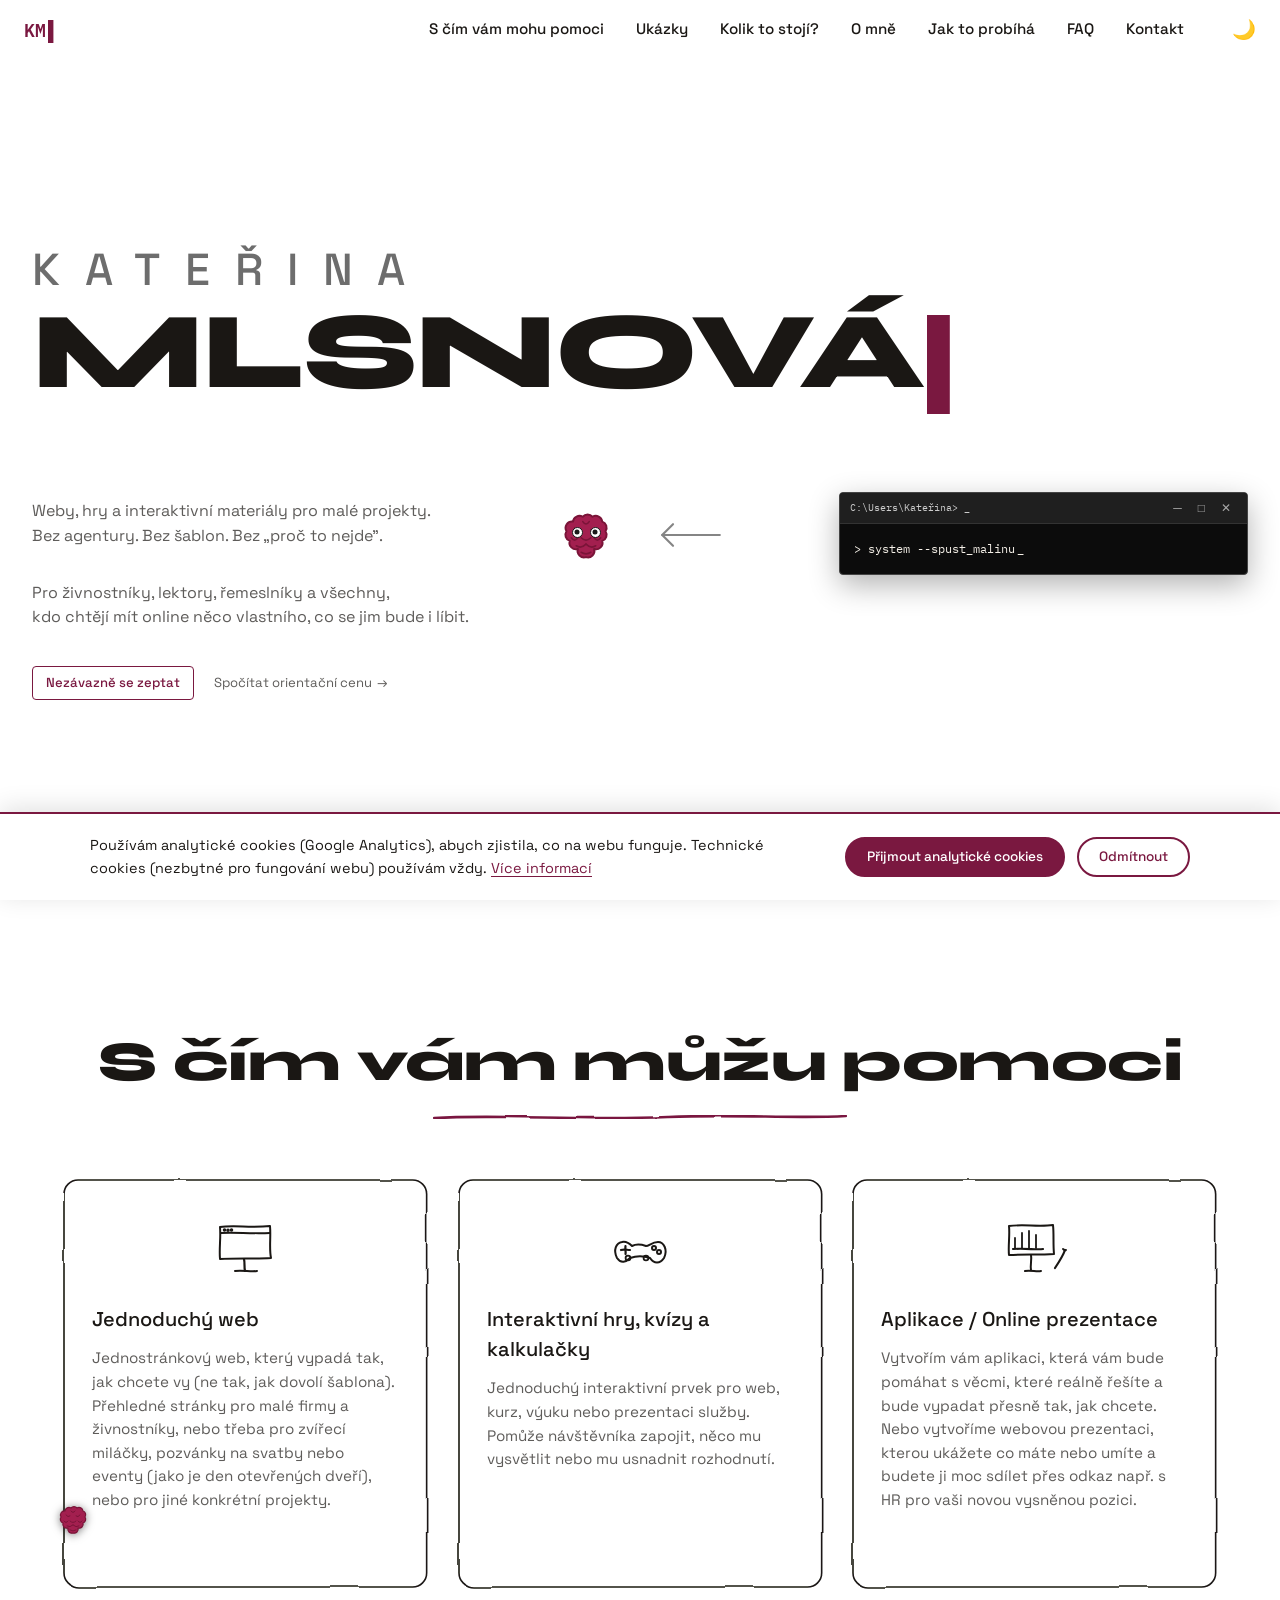
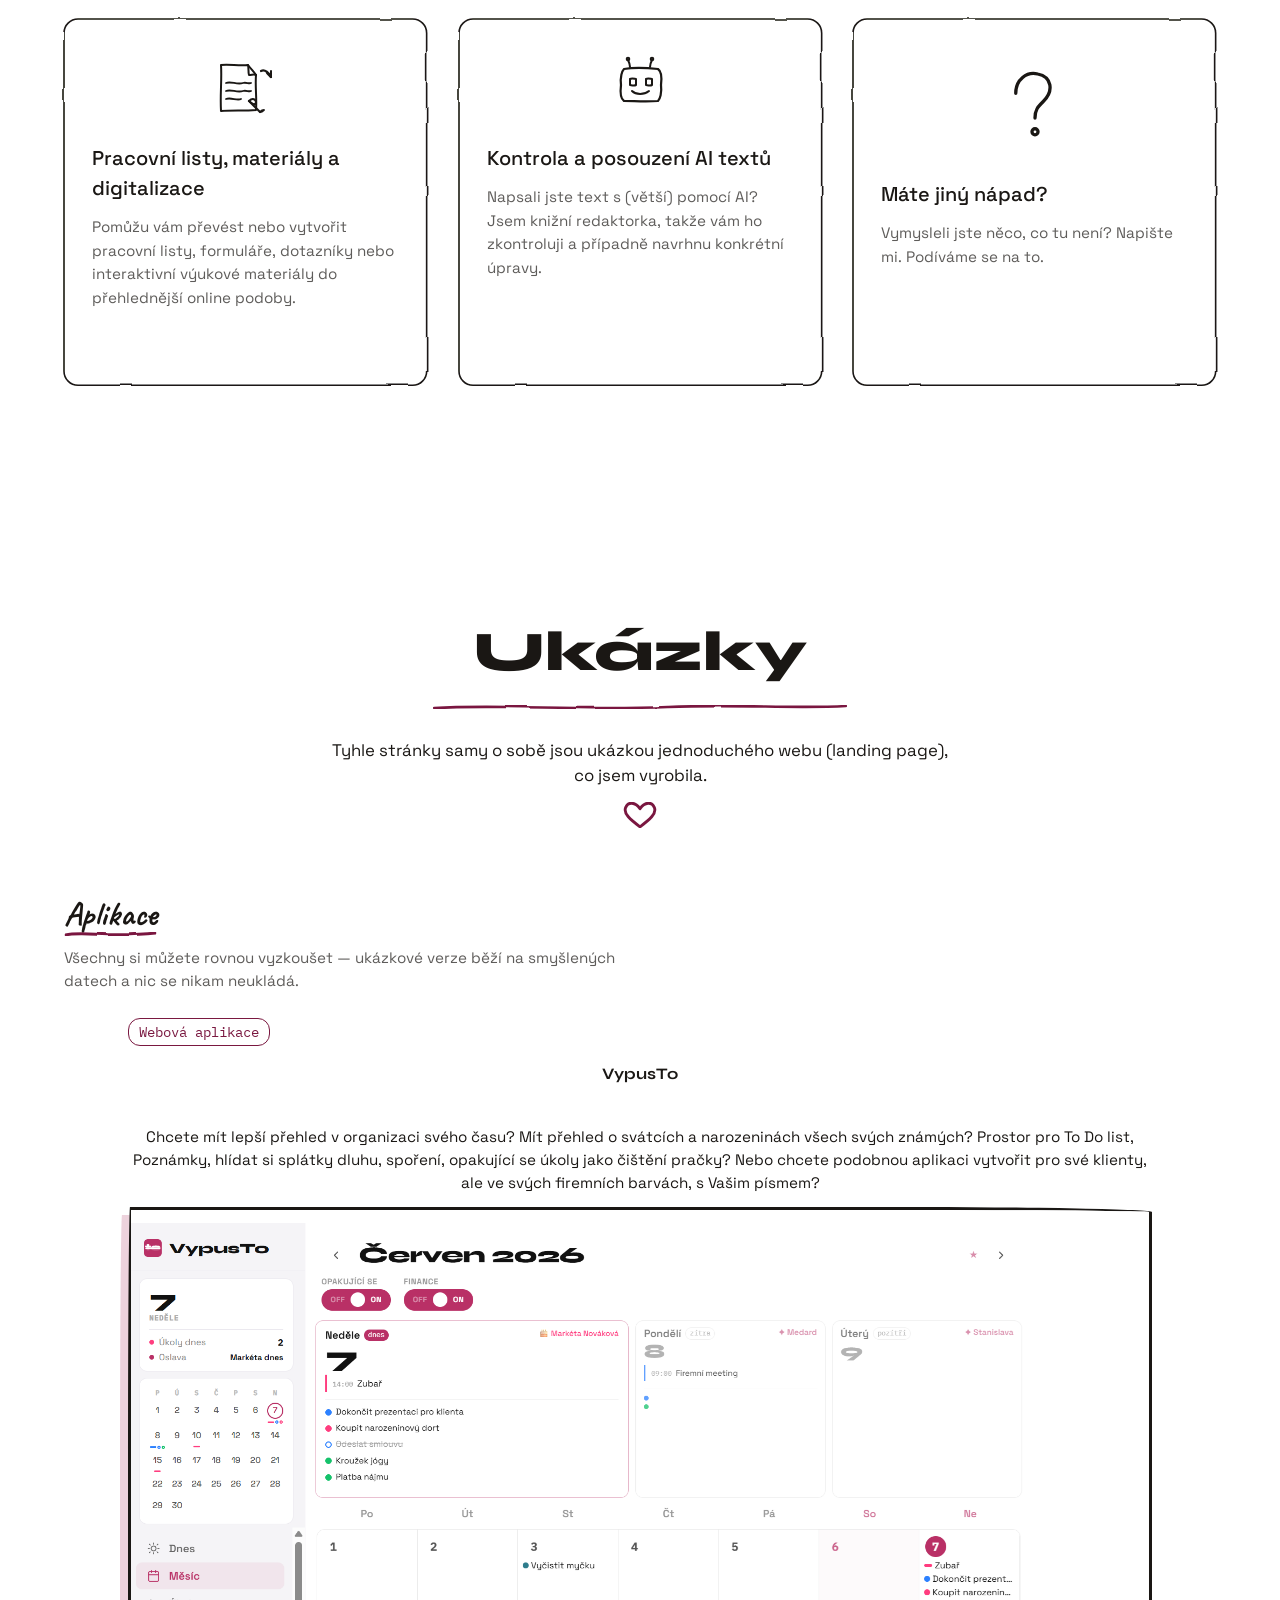
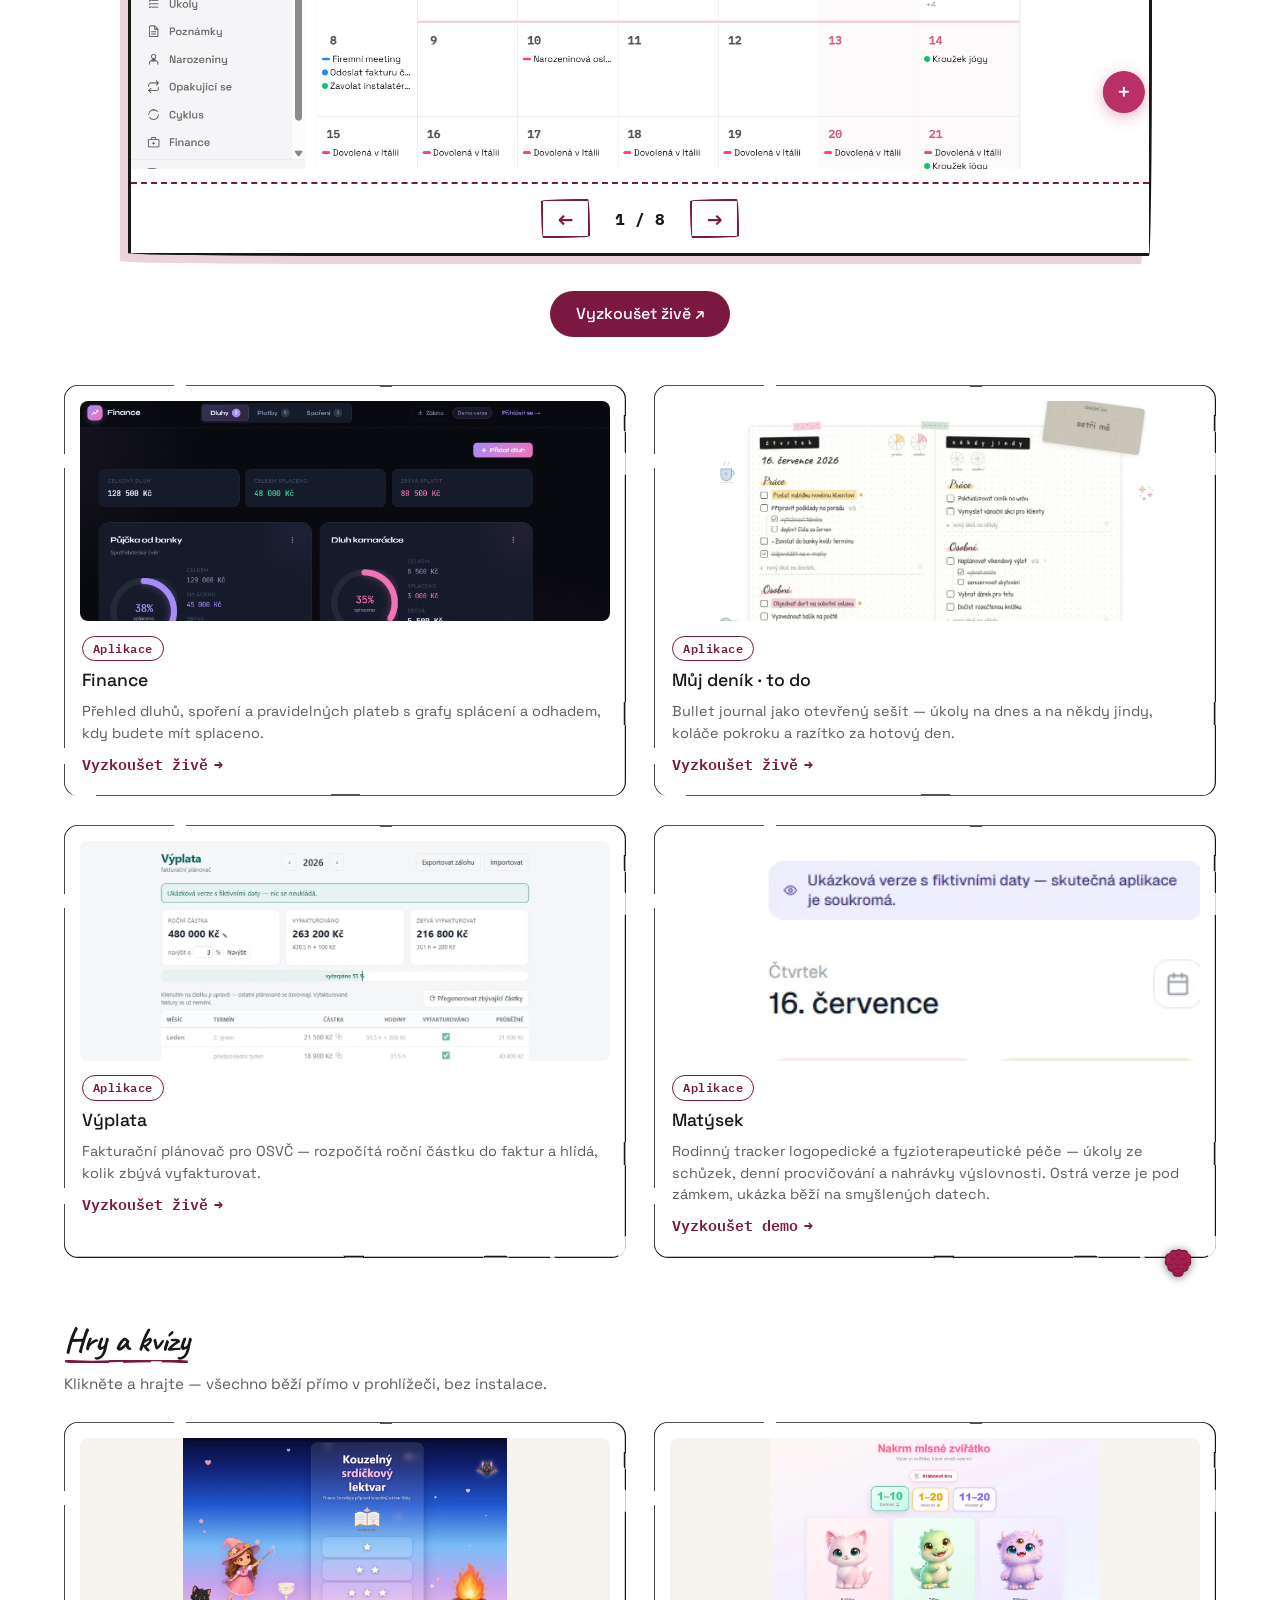
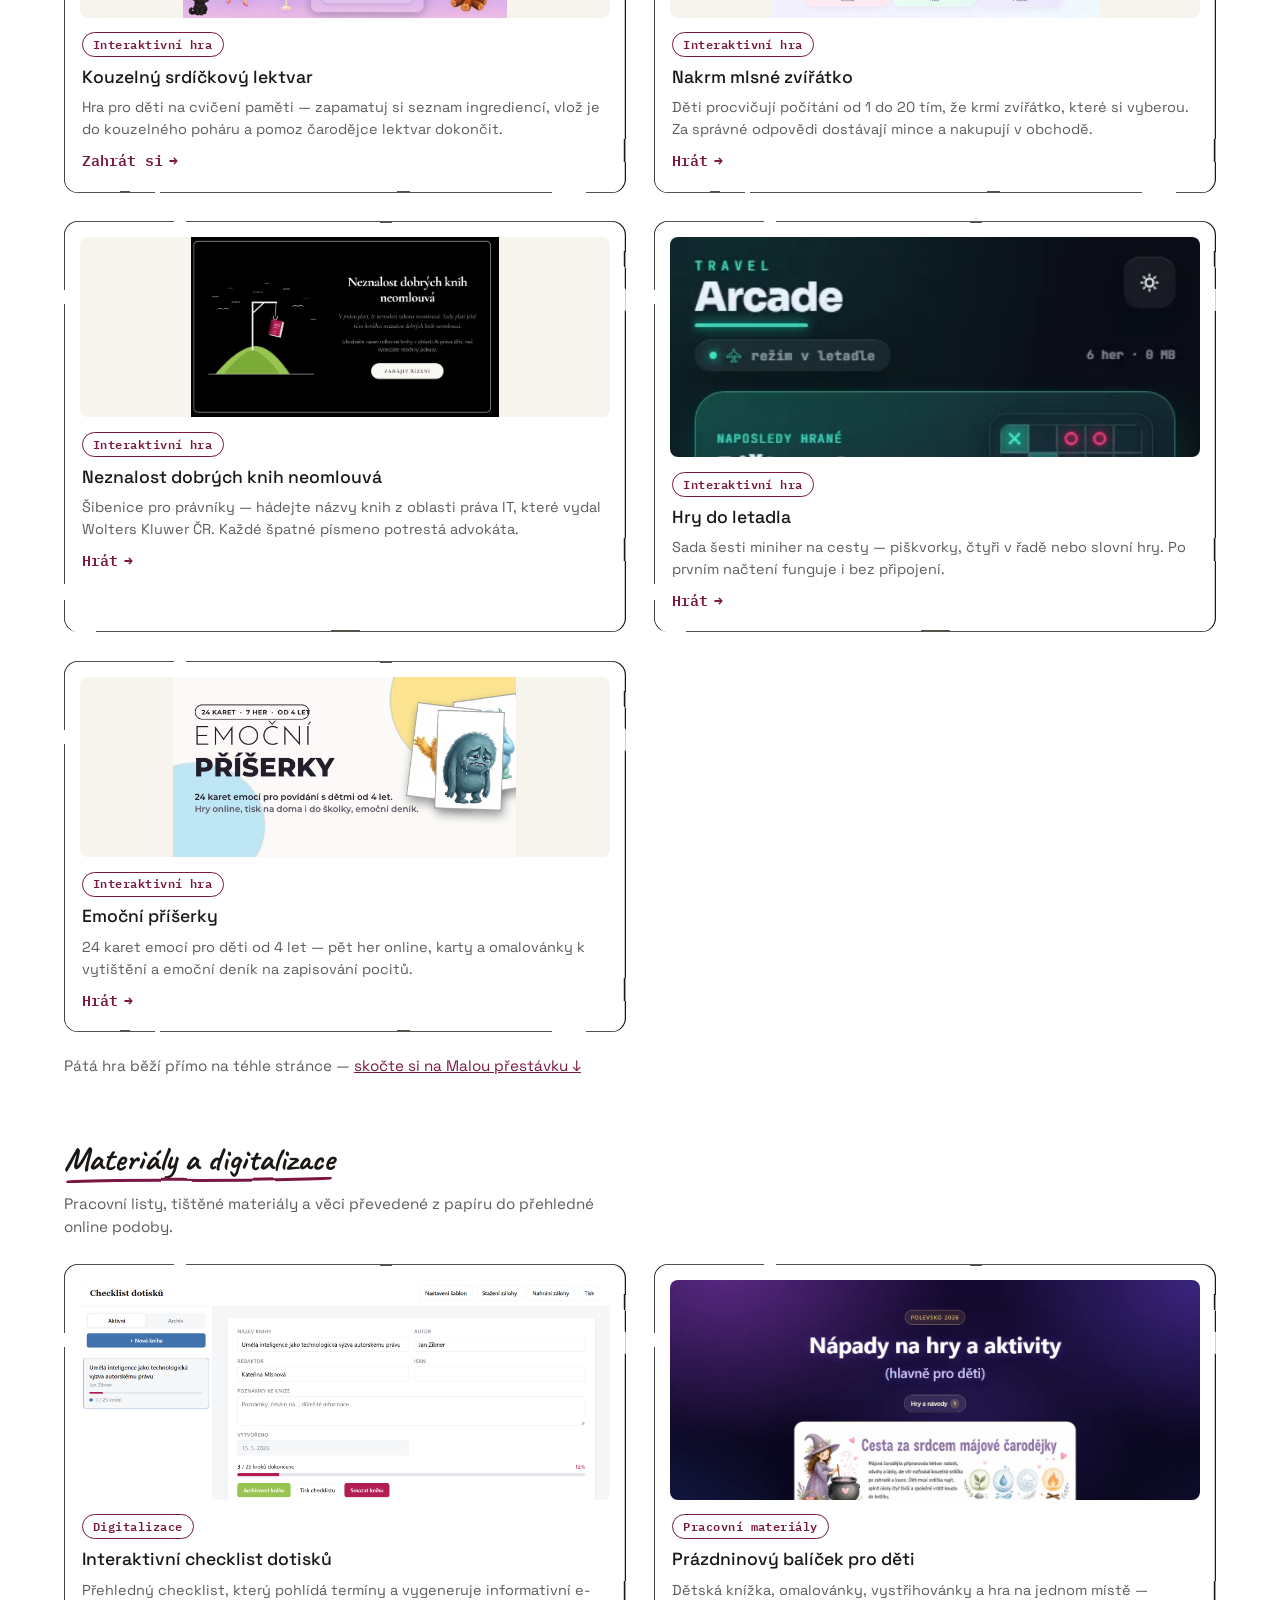
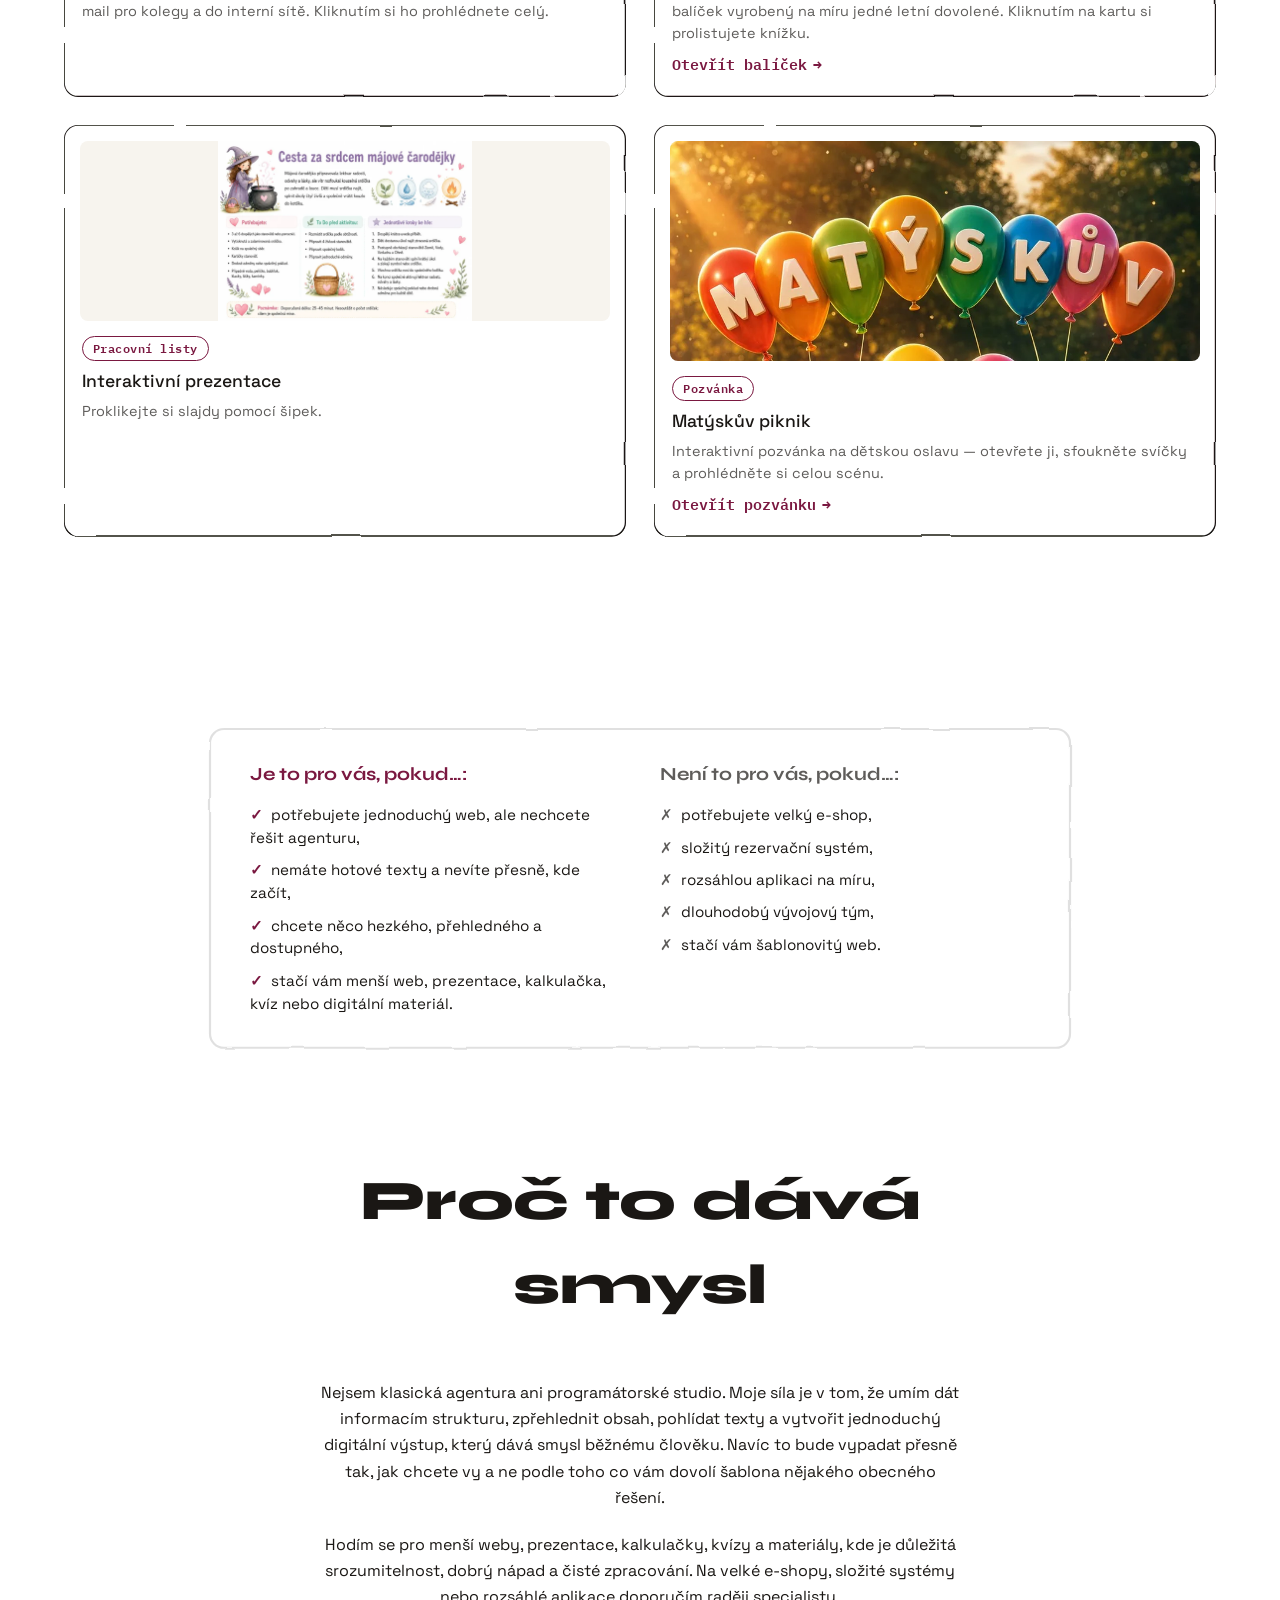
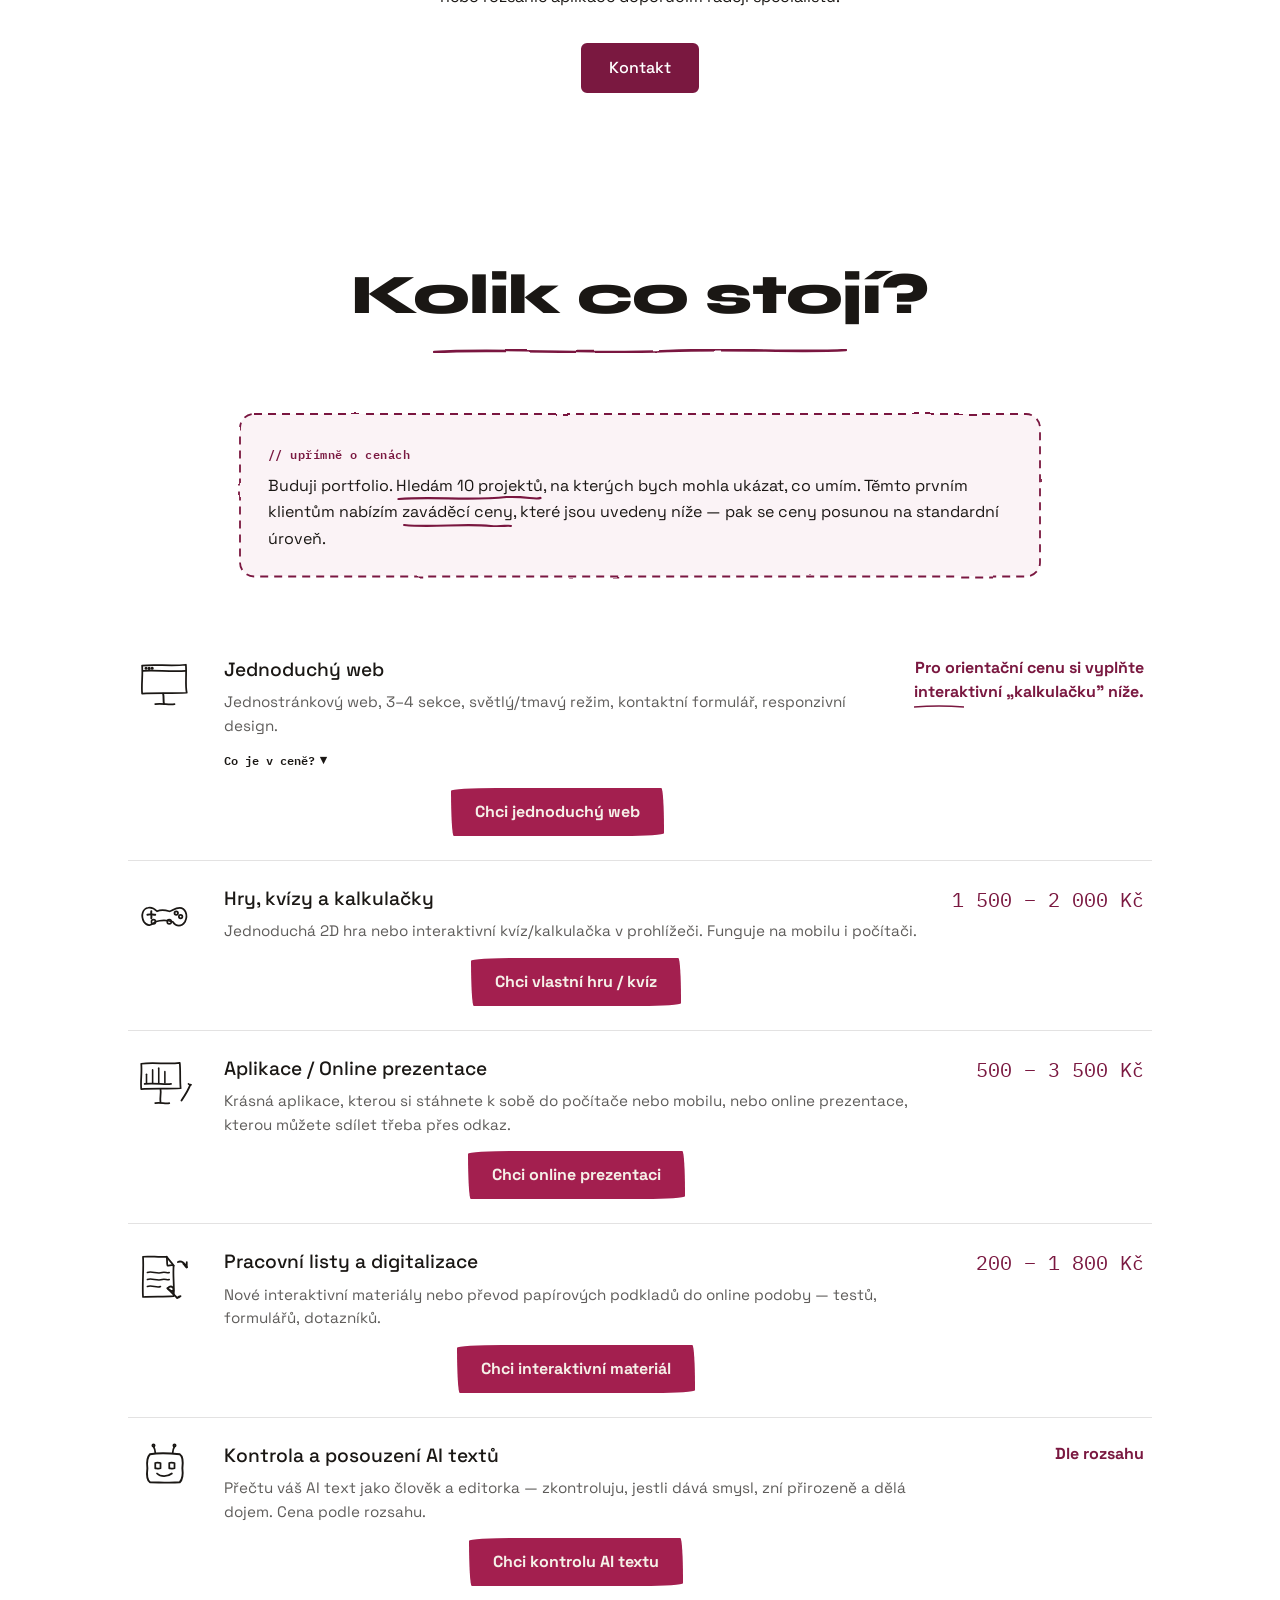
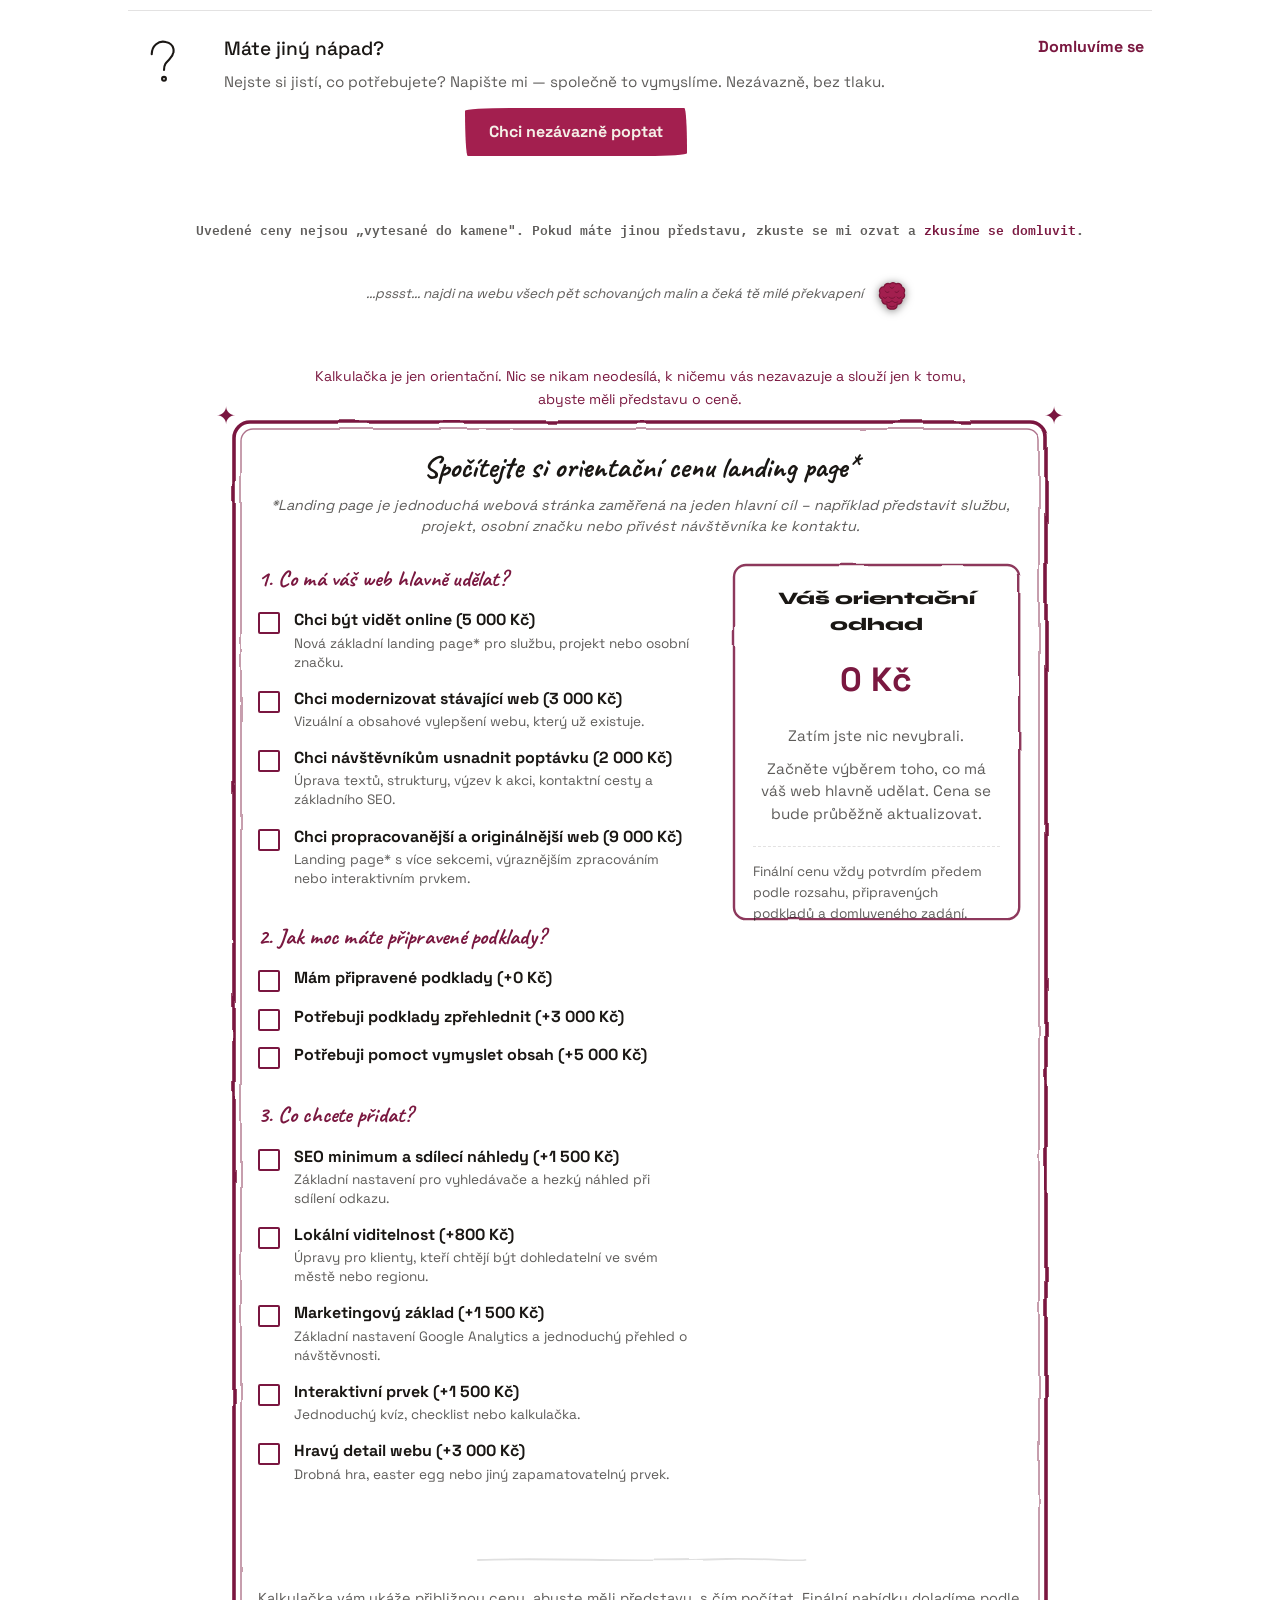
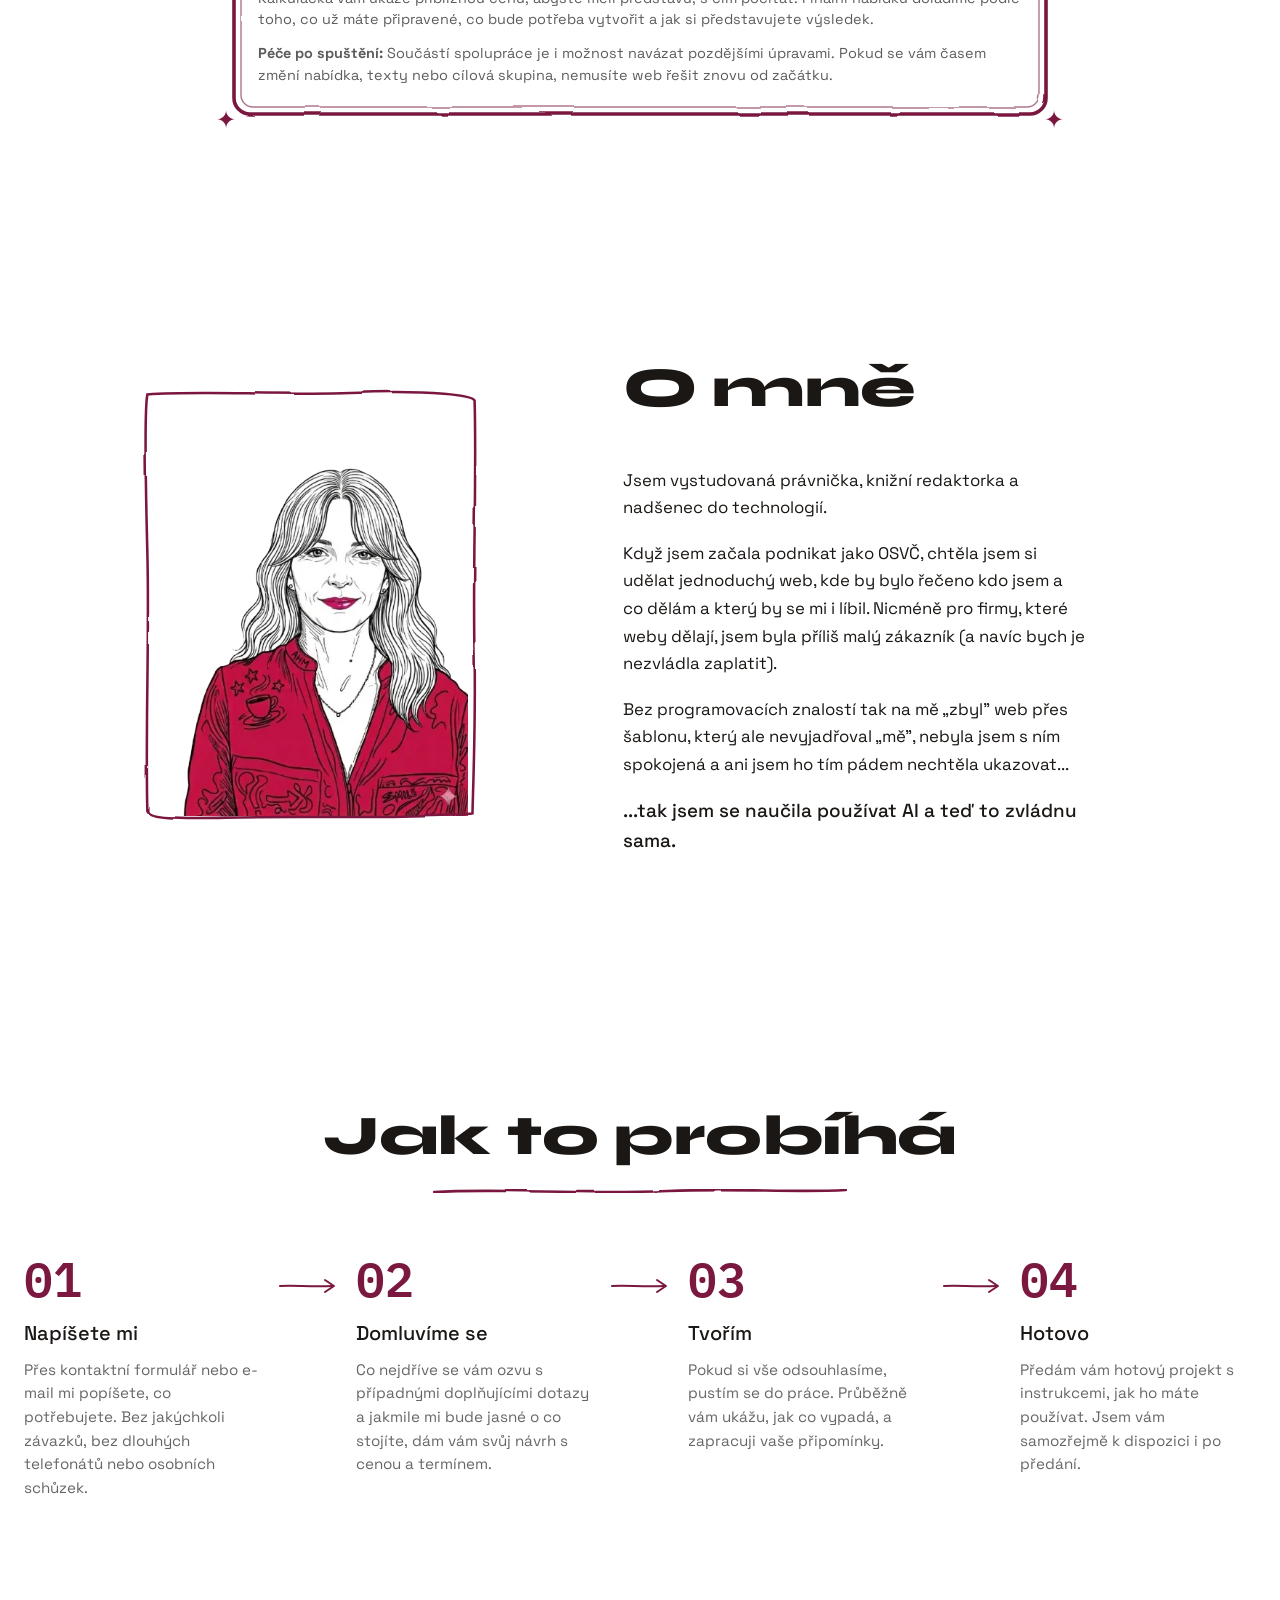
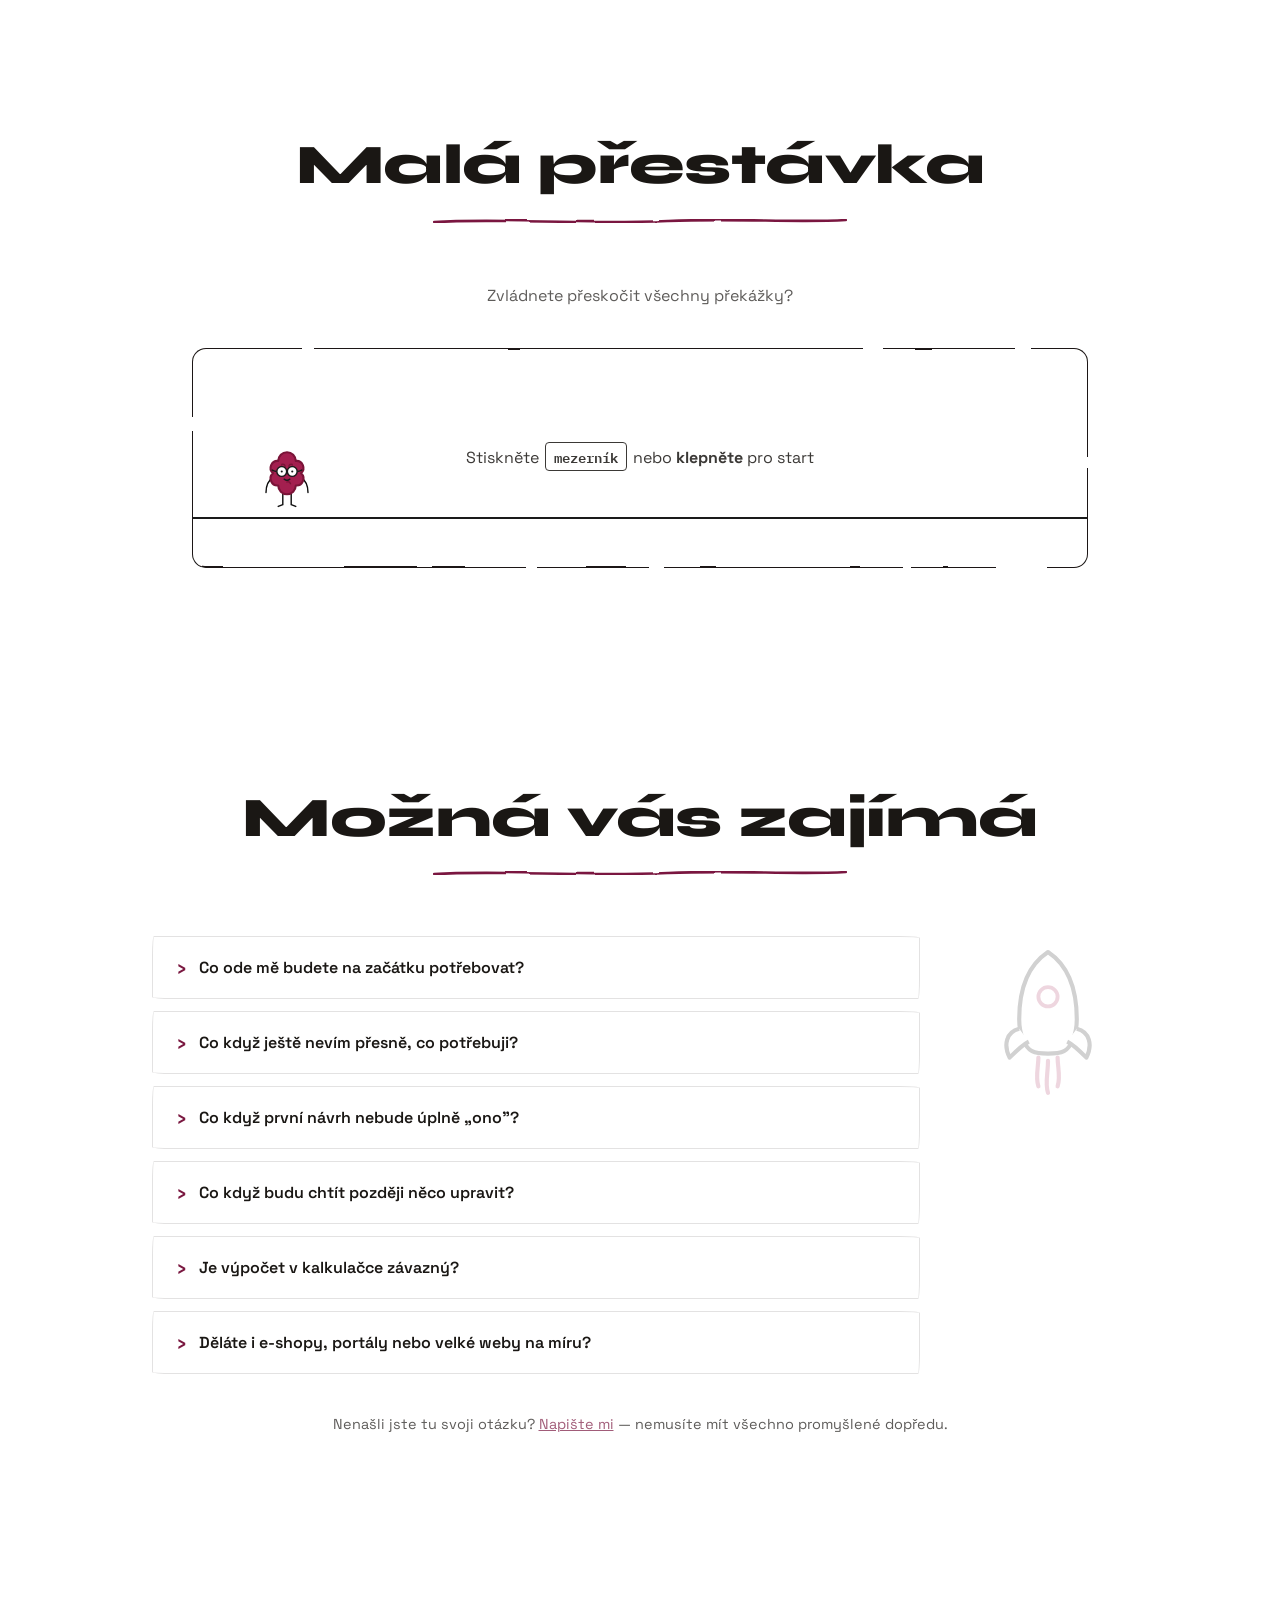
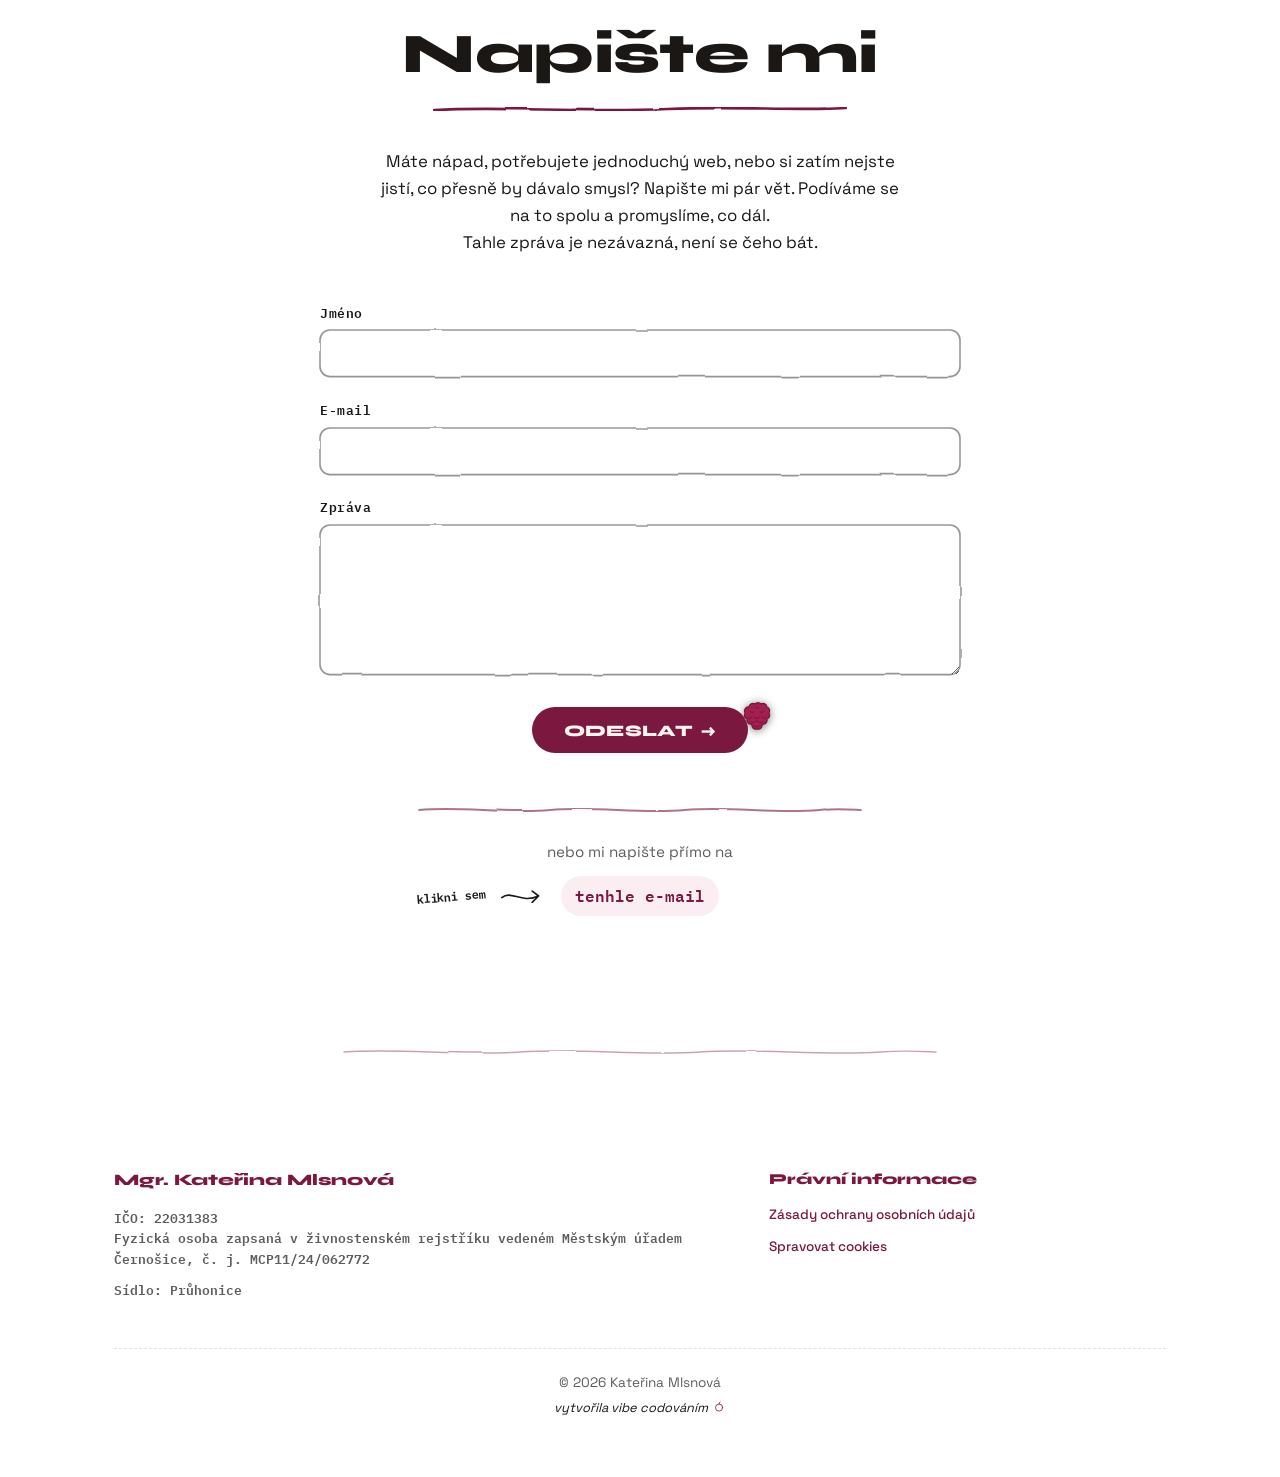
==== commit ad4c6903: "Switch contact e-mail to napad@katerinamlsnova.cz Update the JSON-LD email, the click-to-reveal butt" ====
--- a/index.html
+++ b/index.html
@@ -63,7 +63,7 @@
         "name": "Kateřina Mlsnová",
         "jobTitle": "Vibe coderka — tvorba webů, her a interaktivních materiálů",
         "url": "https://www.katerinamlsnova.cz/",
-        "email": "k.mlsnova@seznam.cz",
+        "email": "napad@katerinamlsnova.cz",
         "address": {
           "@type": "PostalAddress",
           "addressLocality": "Průhonice",
@@ -1403,7 +1403,7 @@
                 <path filter="url(#rough)" d="M 4,22 C 16,12 28,30 50,20 M 50,20 L 42,14 M 50,20 L 42,28" />
               </svg>
             </span>
-            <button type="button" class="contact__email" id="contact-email-reveal" data-user="K.mlsnova" data-domain="seznam.cz">
+            <button type="button" class="contact__email" id="contact-email-reveal" data-user="napad" data-domain="katerinamlsnova.cz">
               tenhle e-mail
             </button>
           </span>
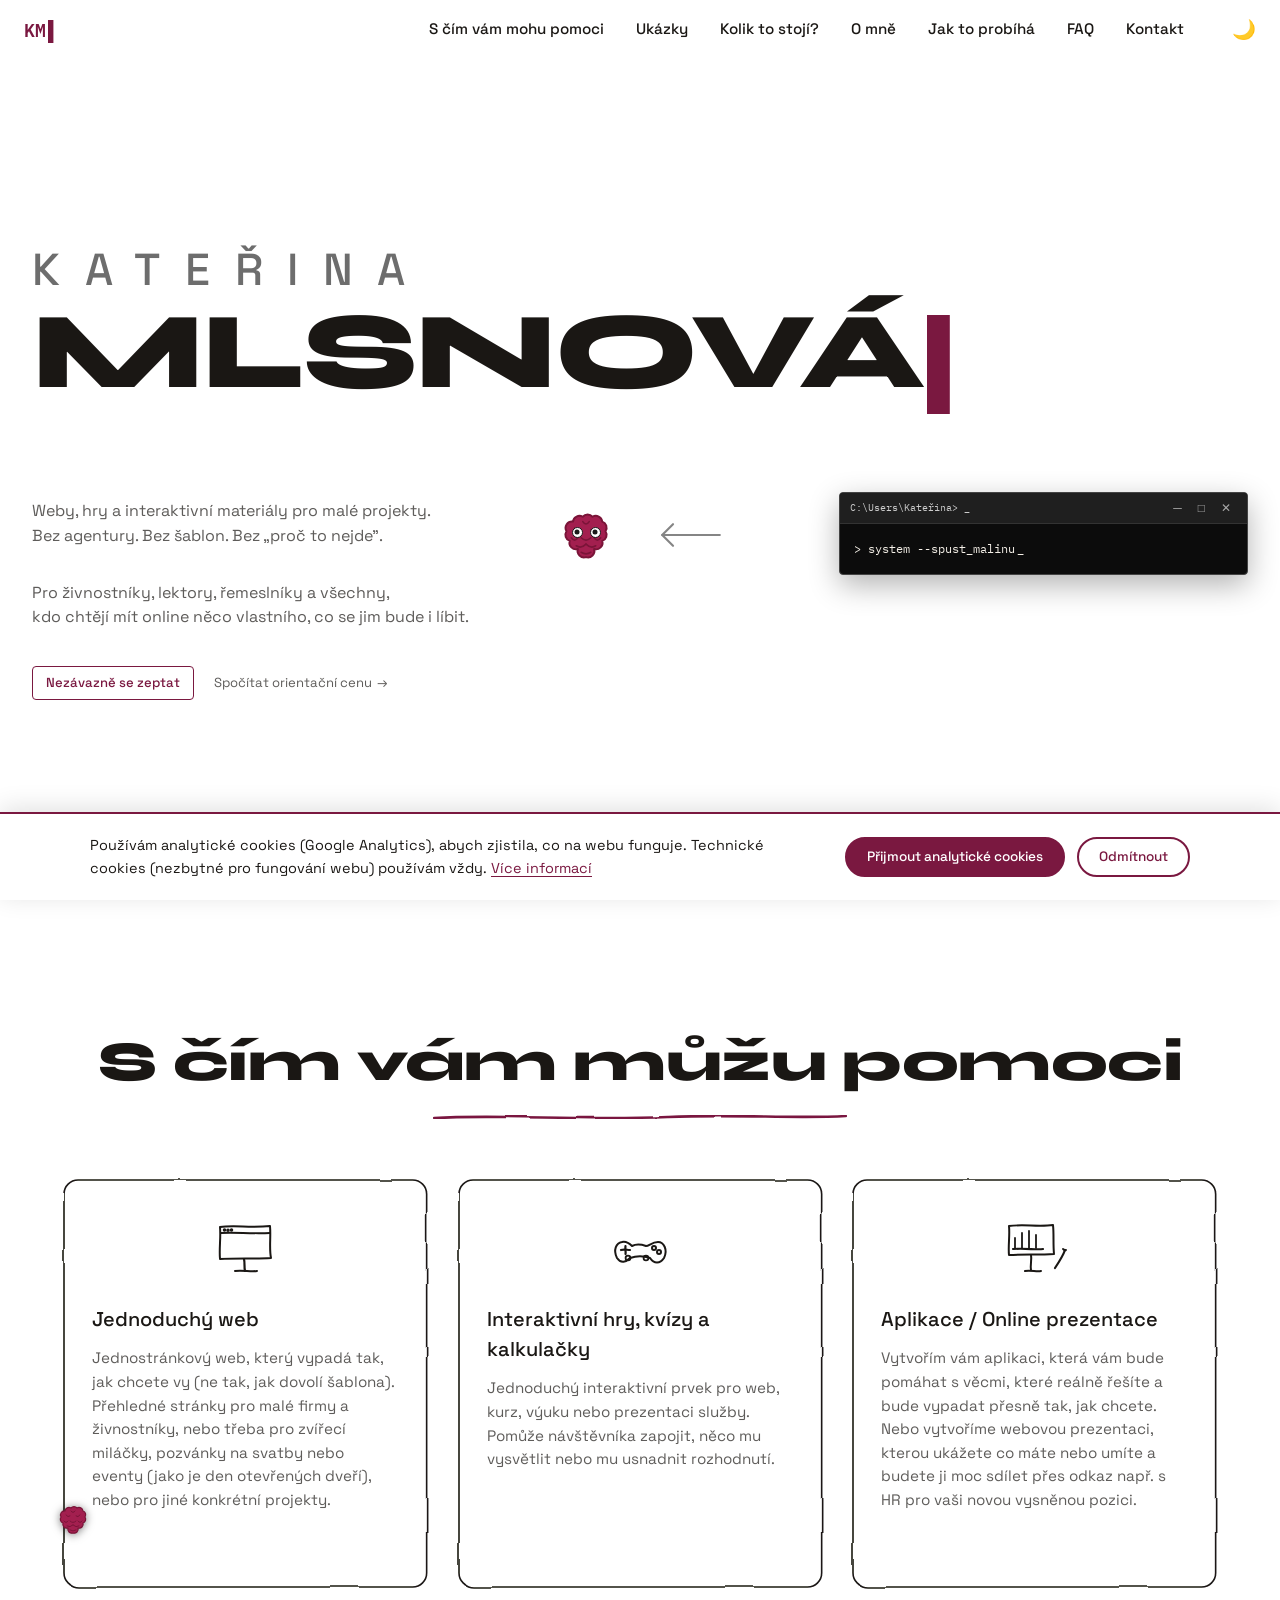
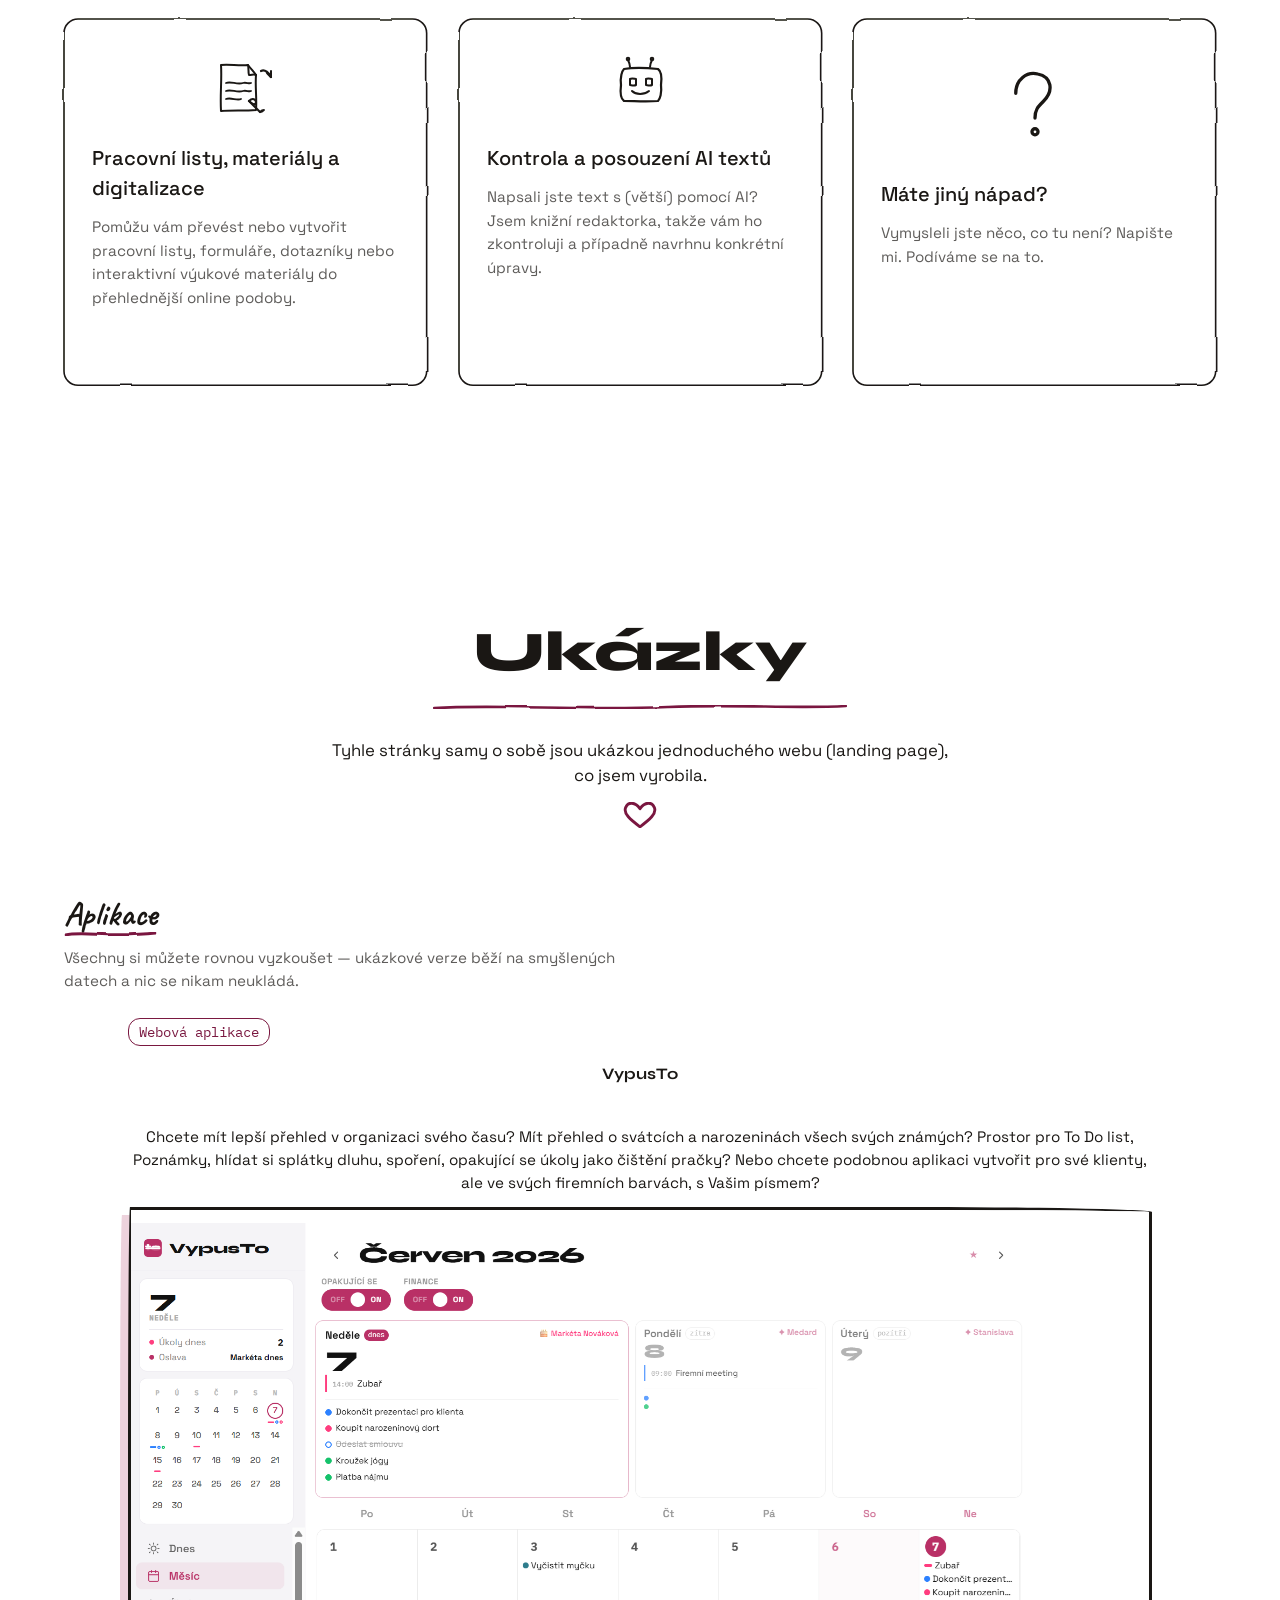
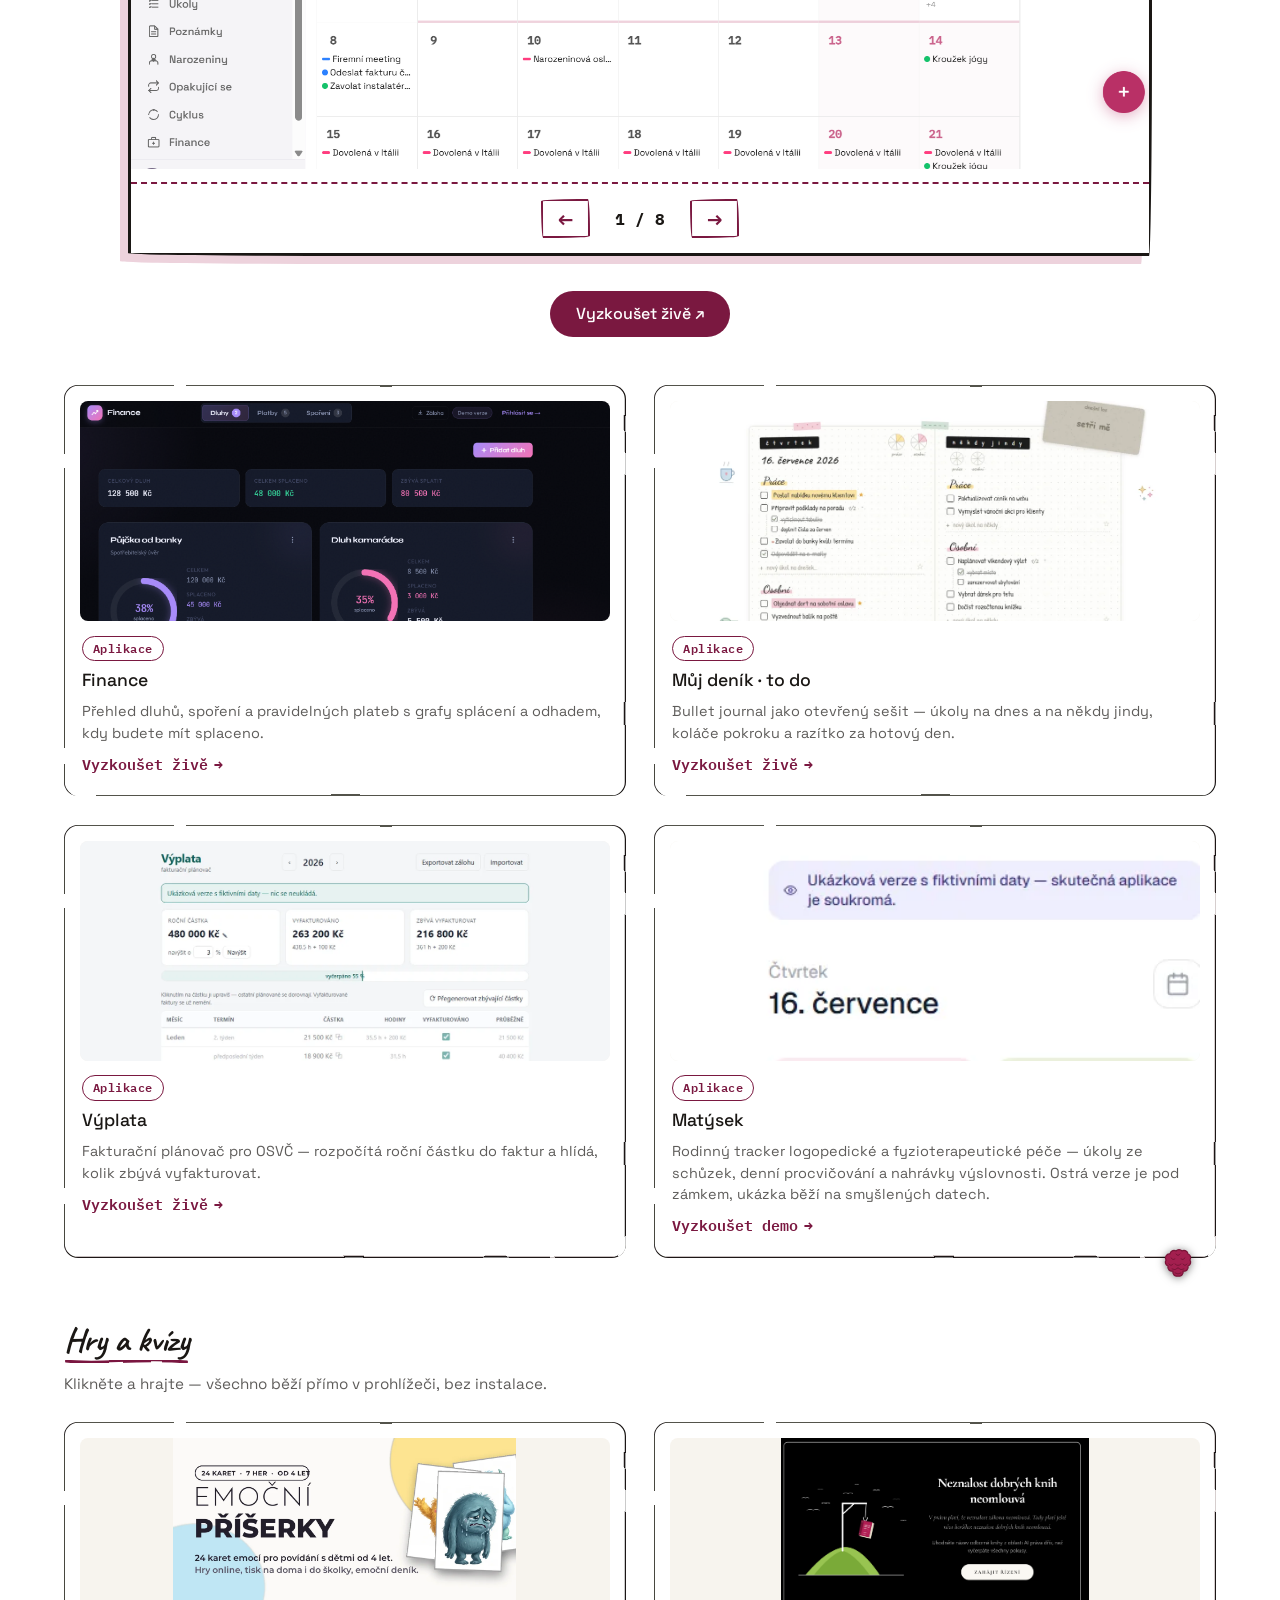
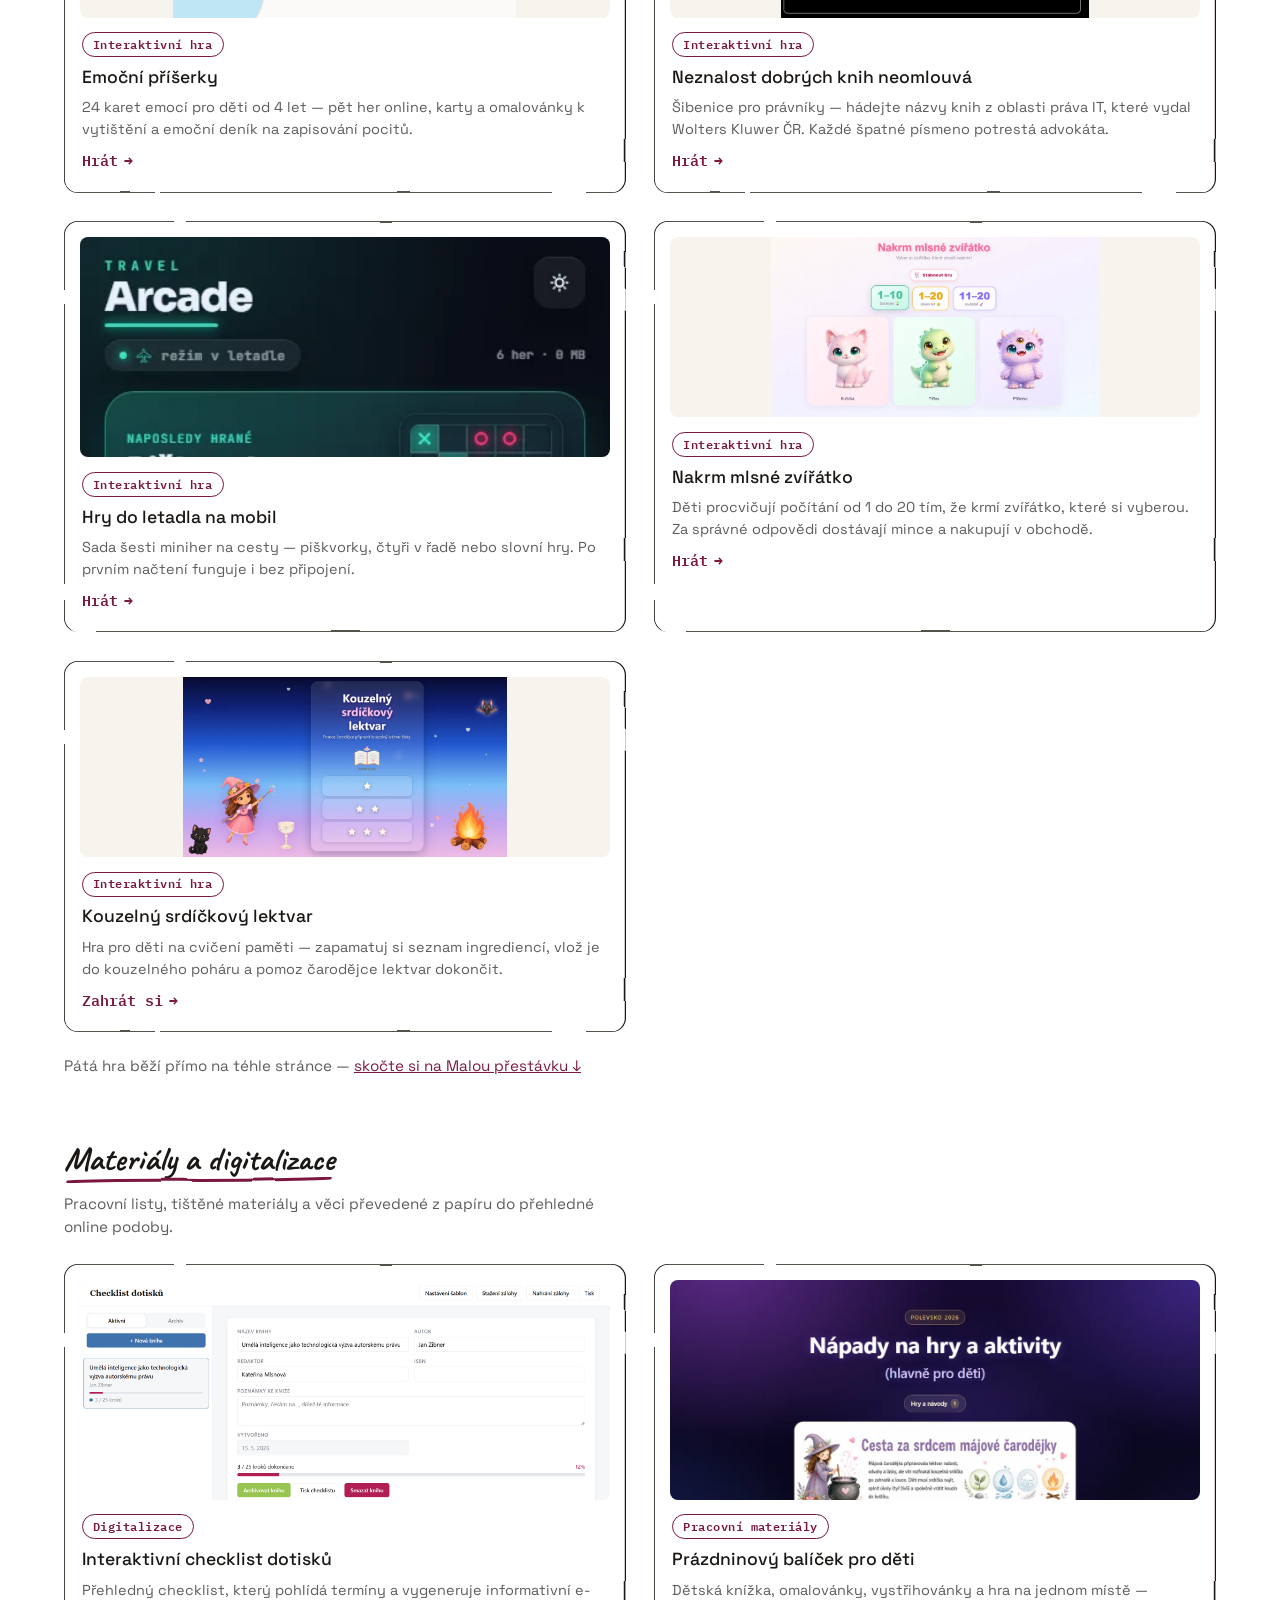
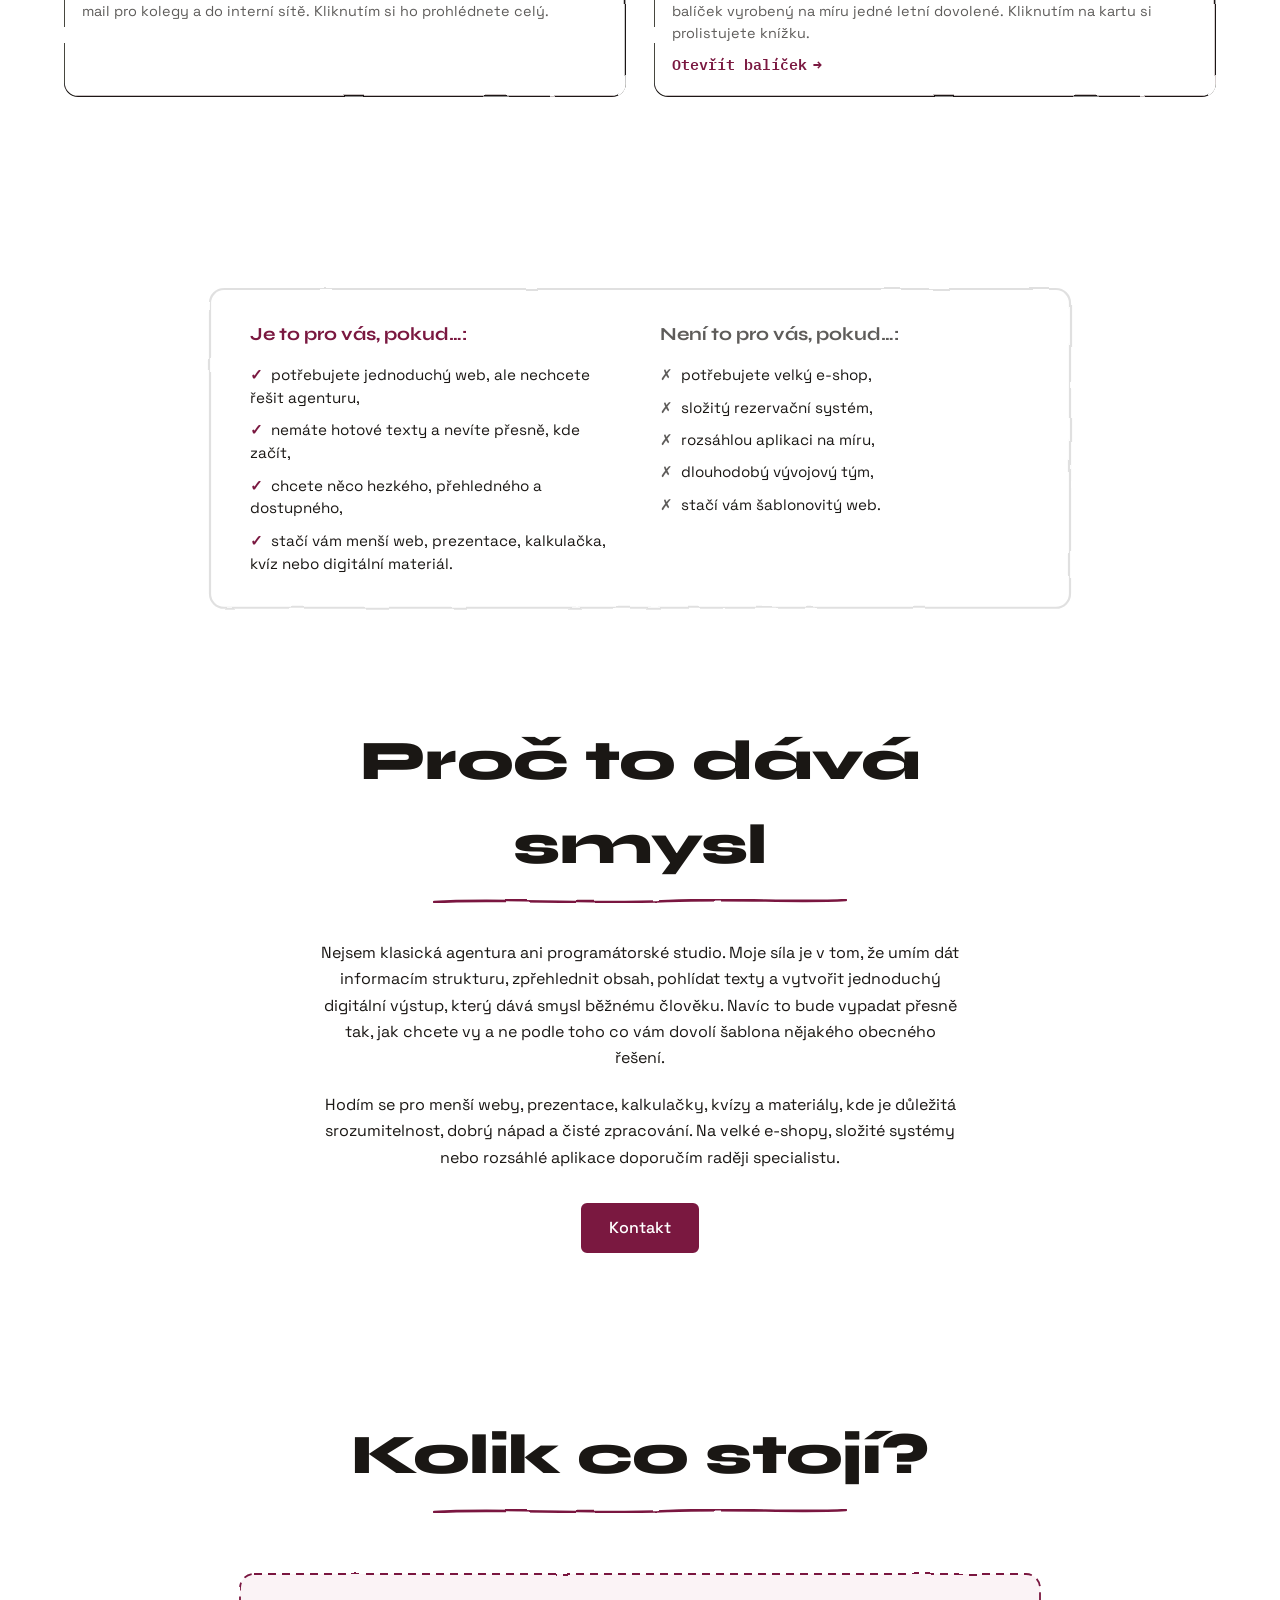
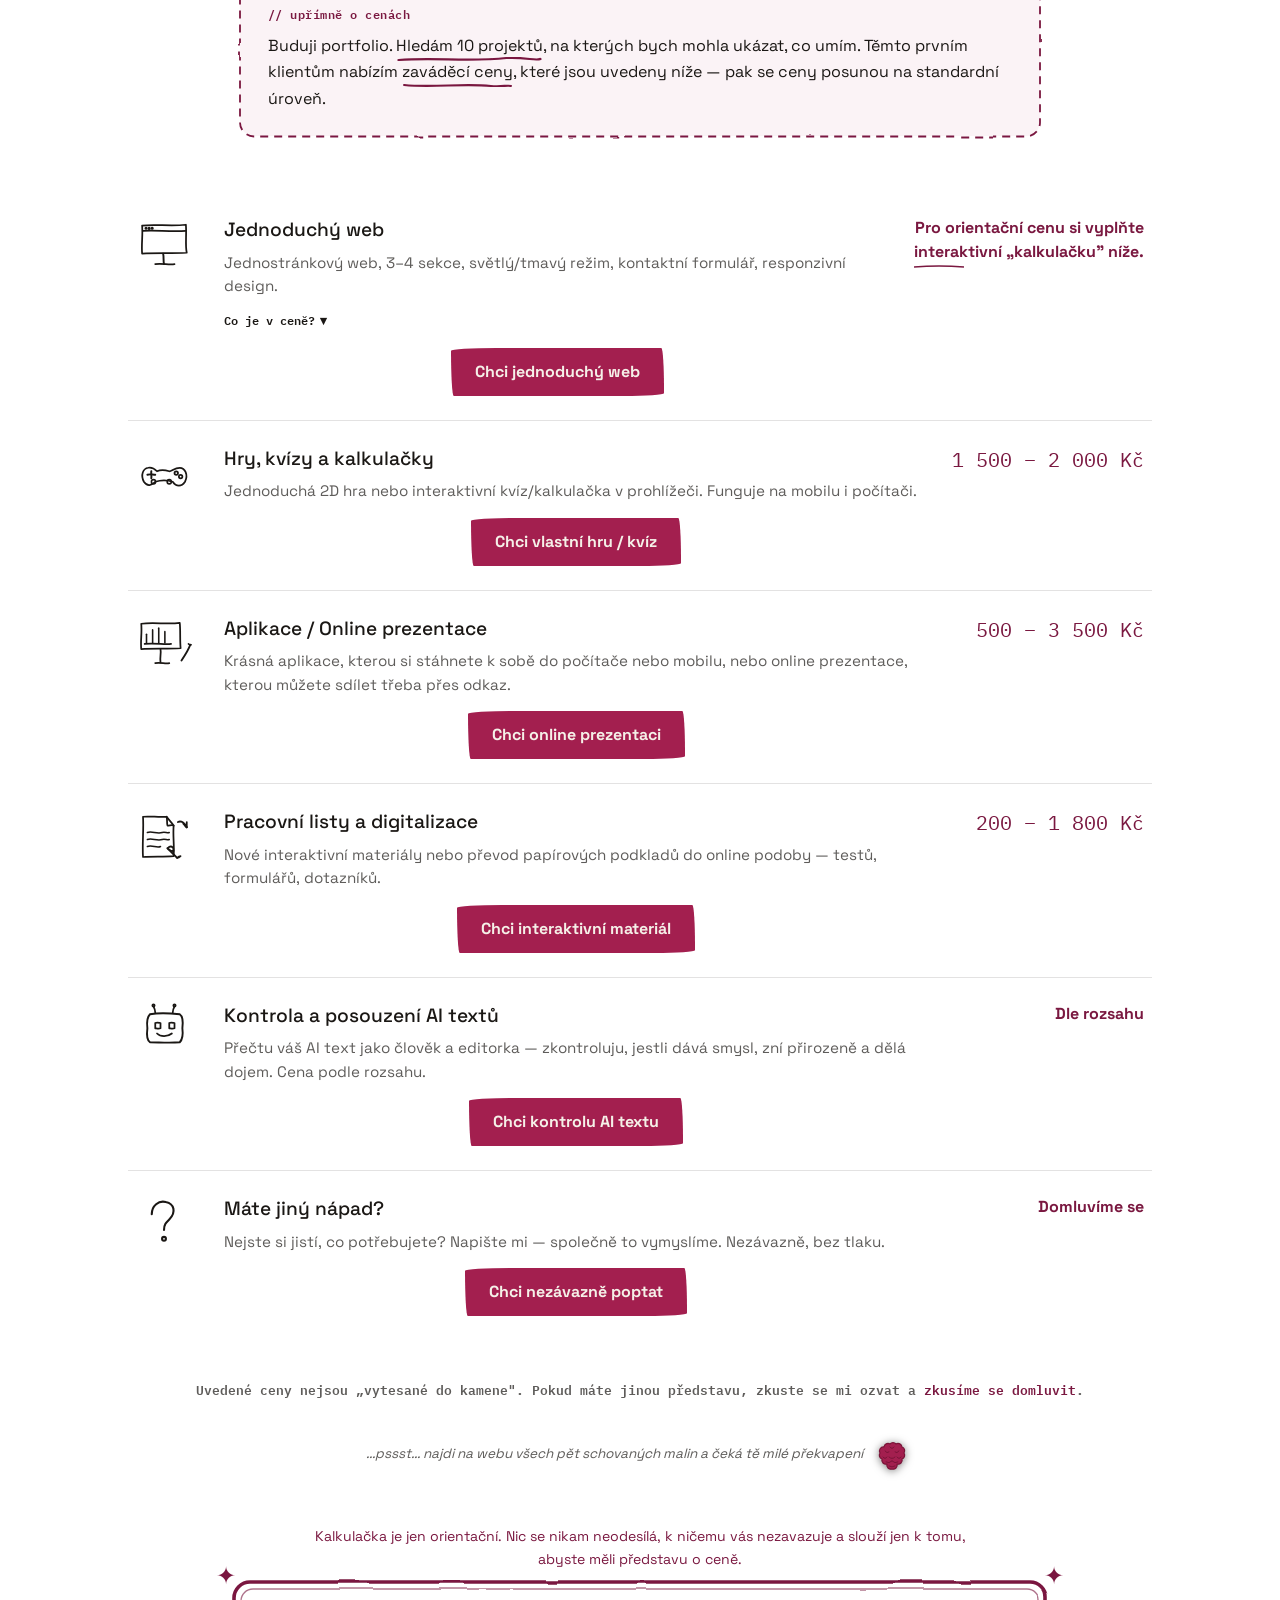
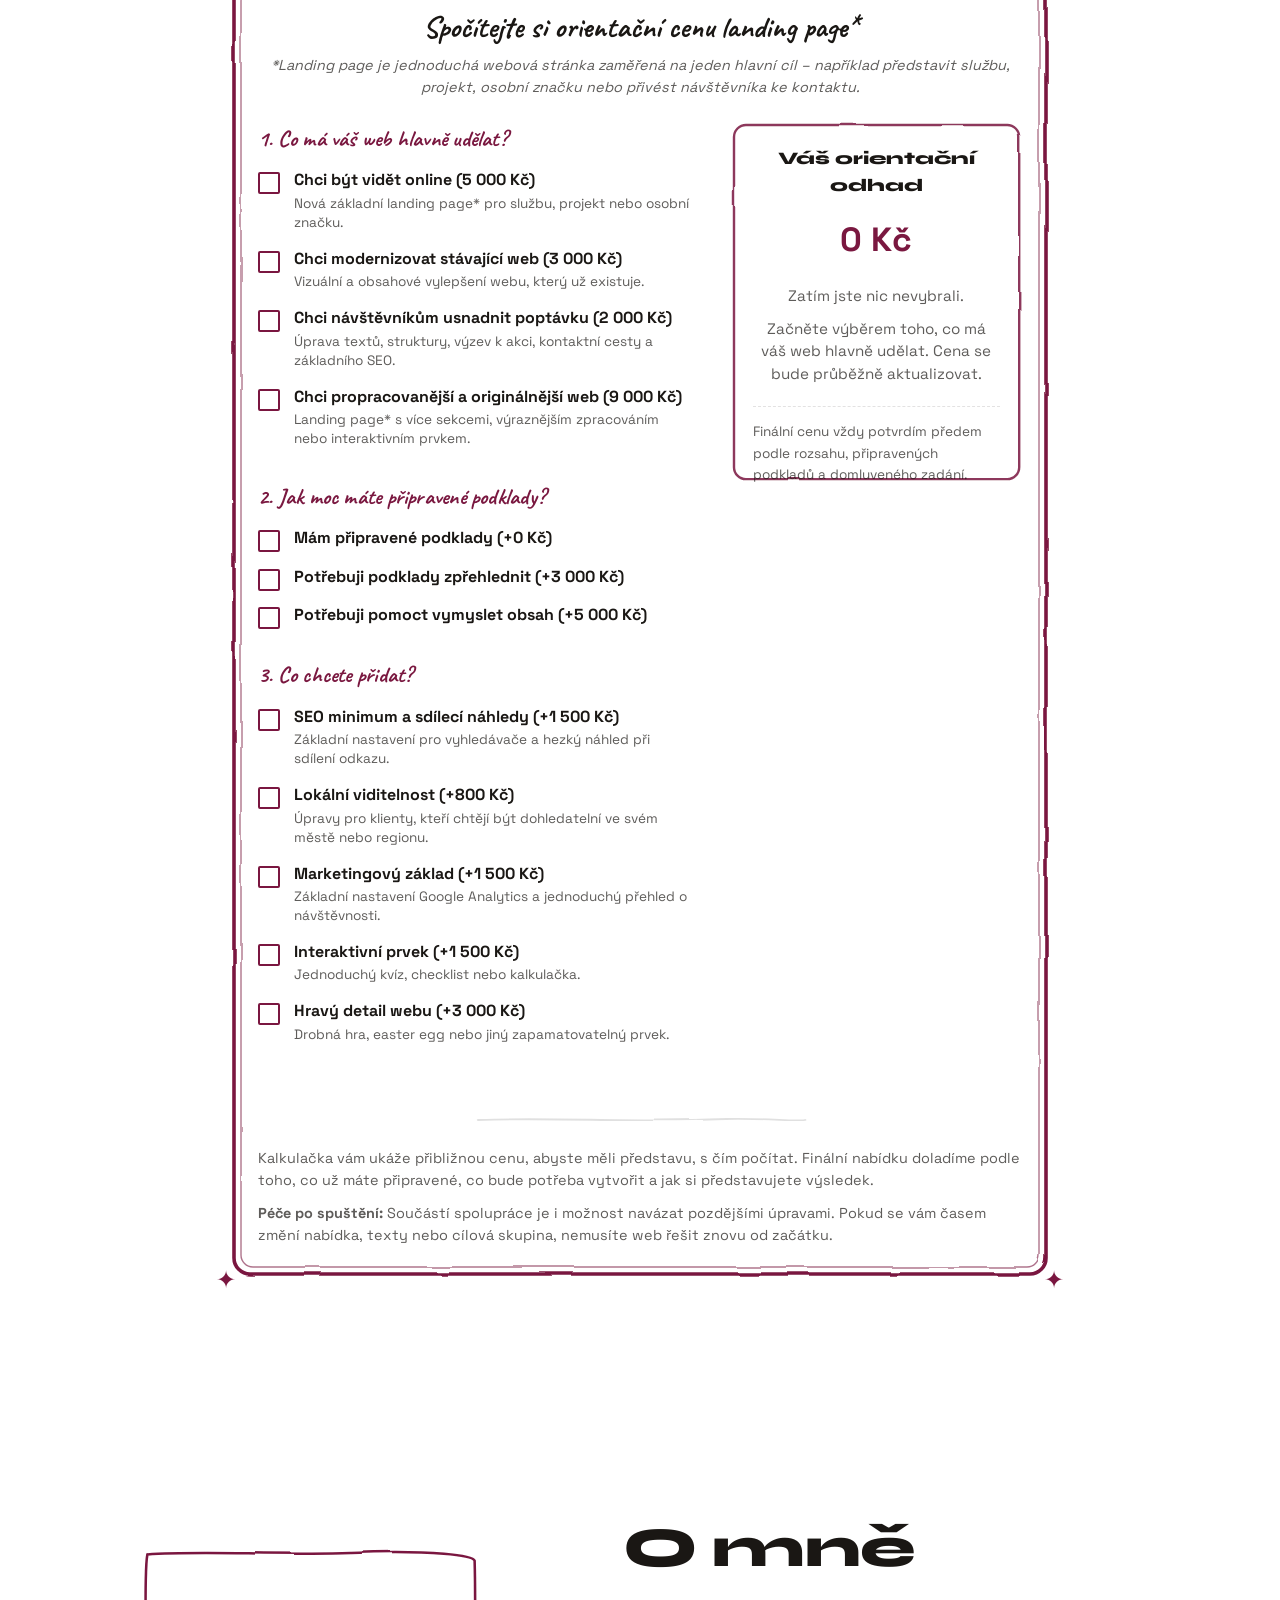
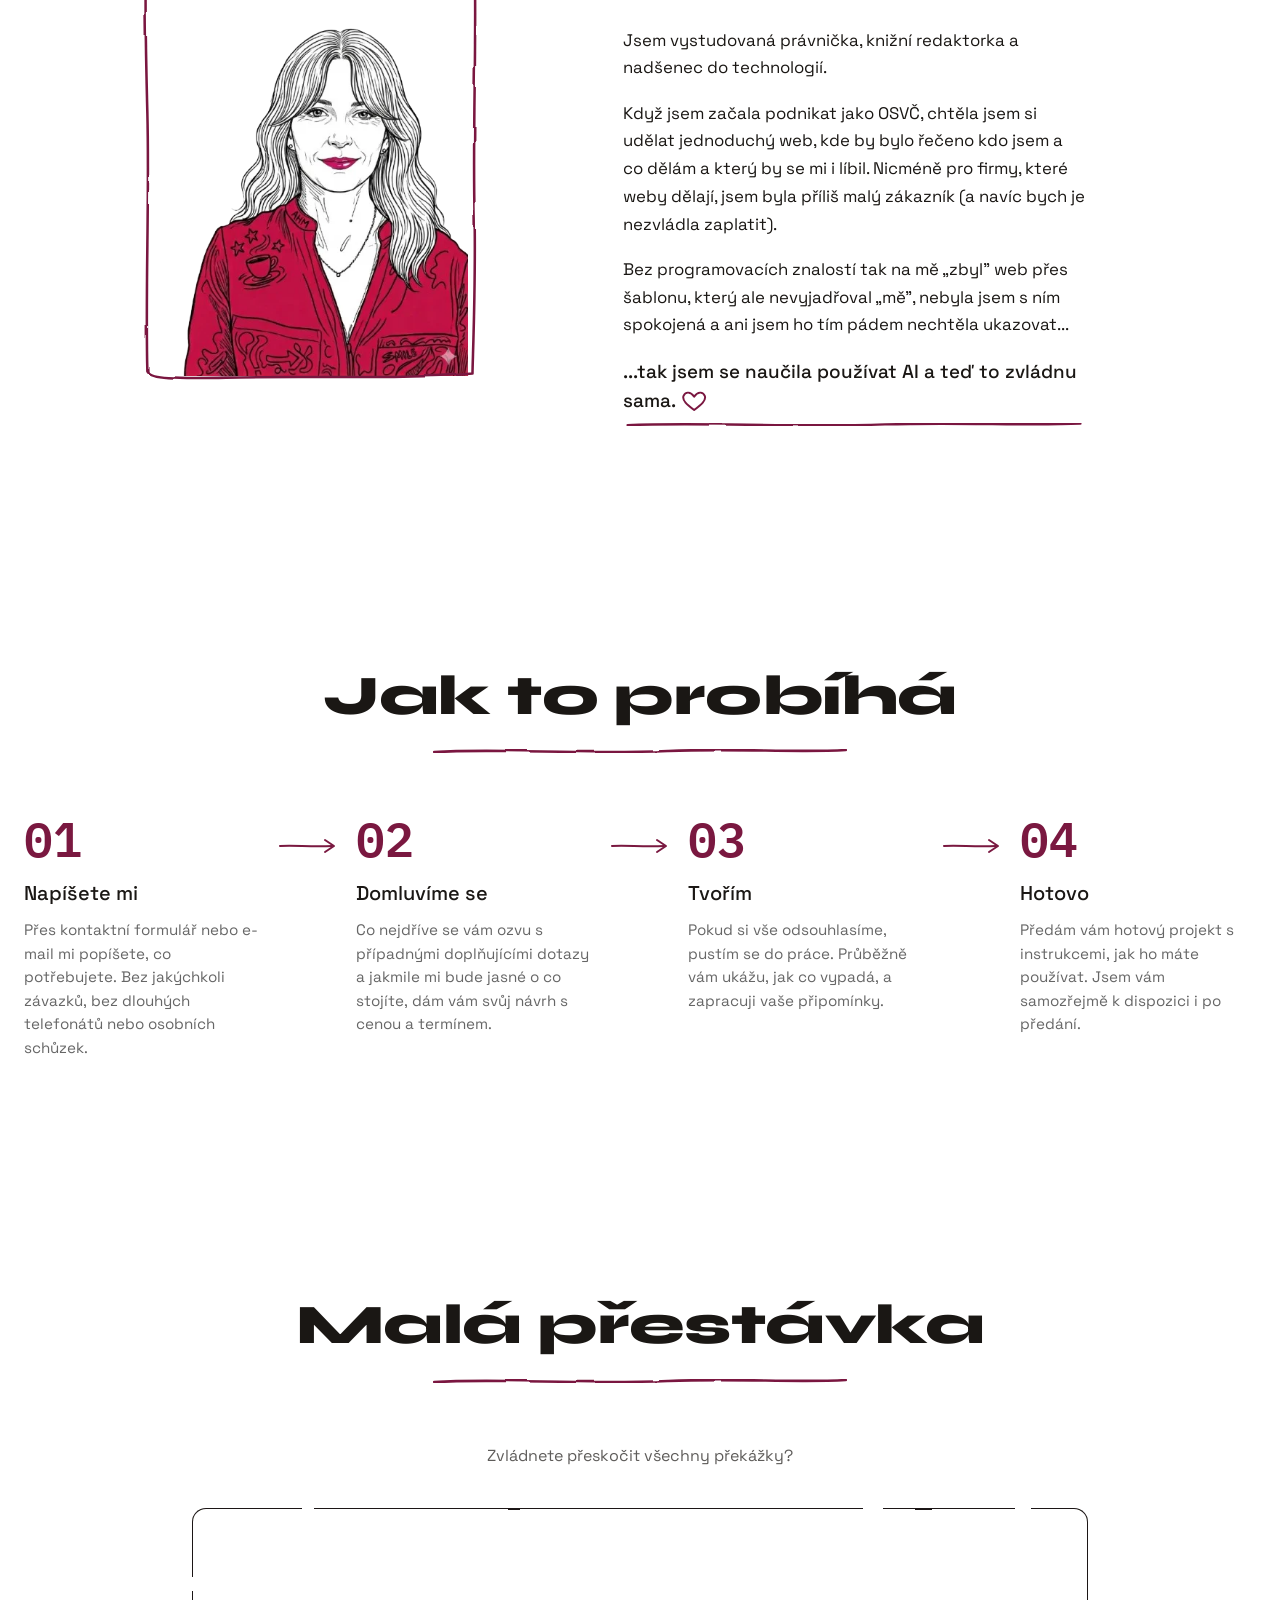
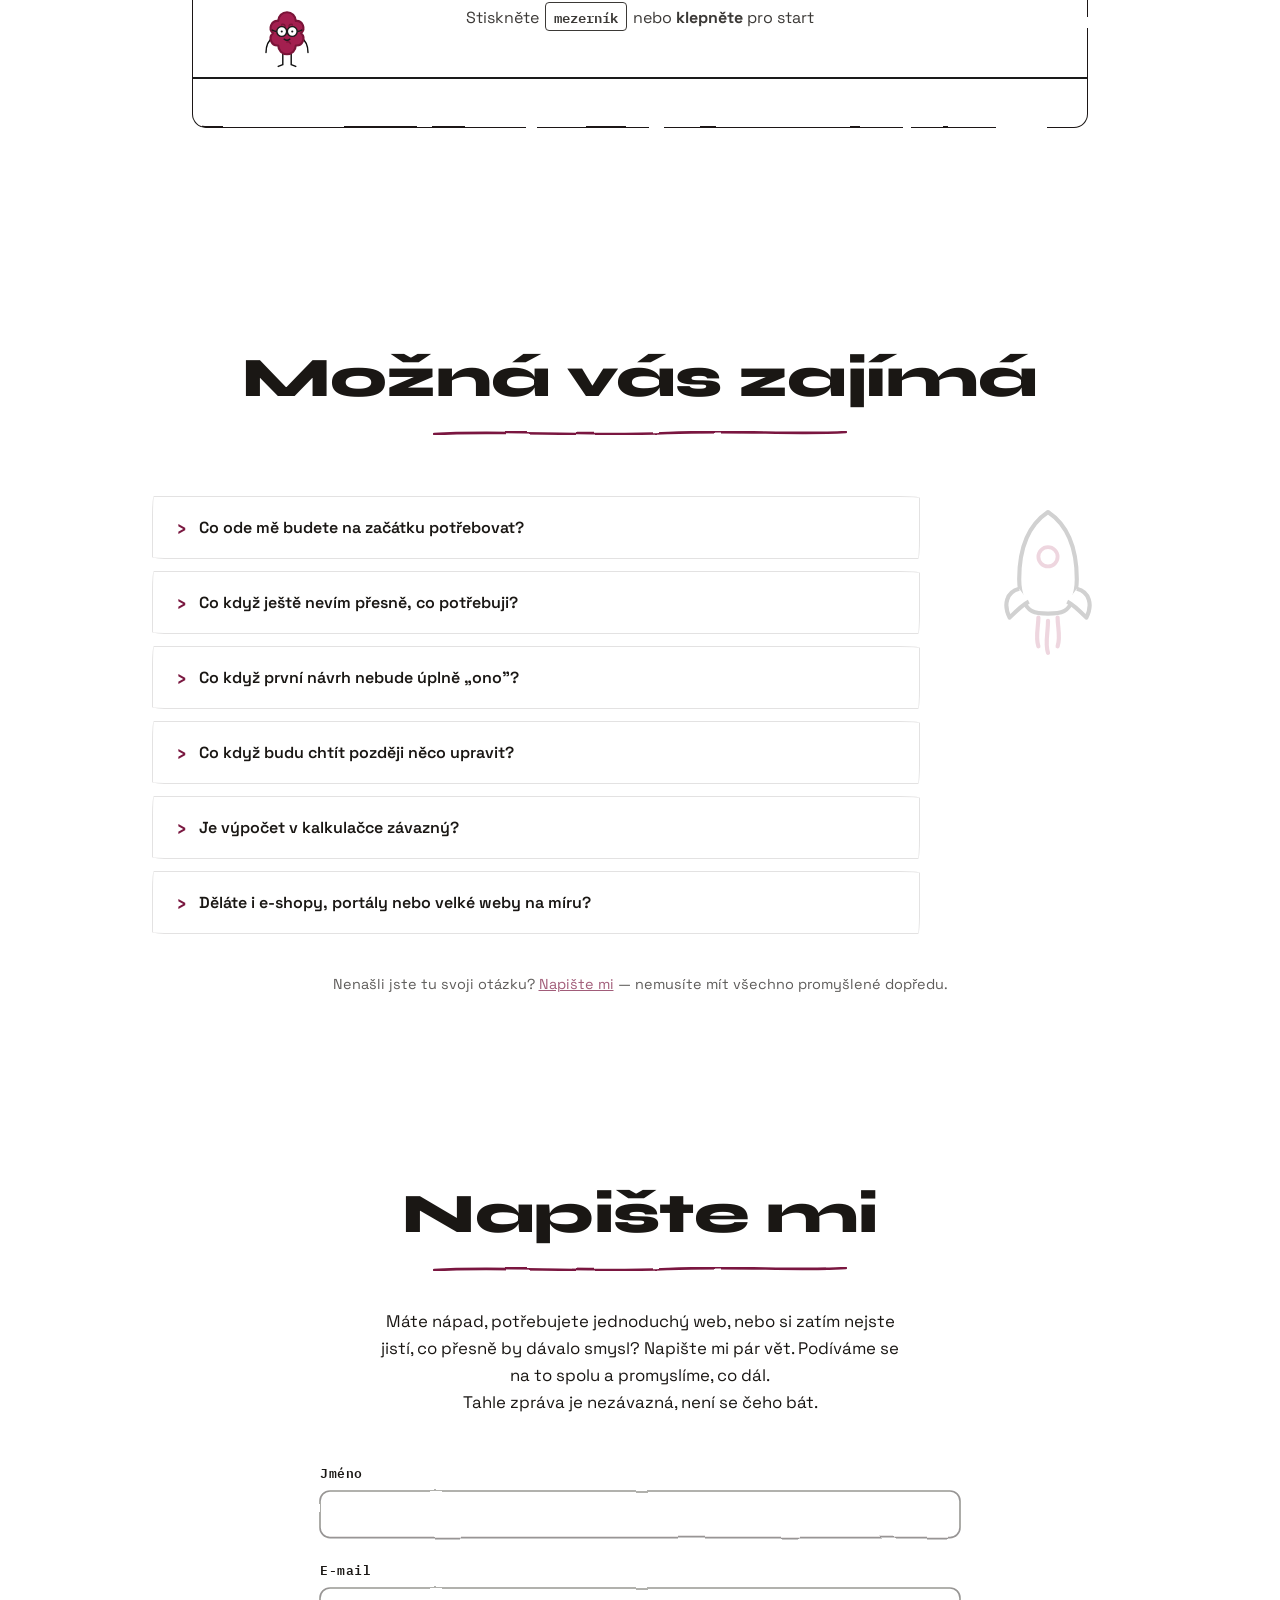
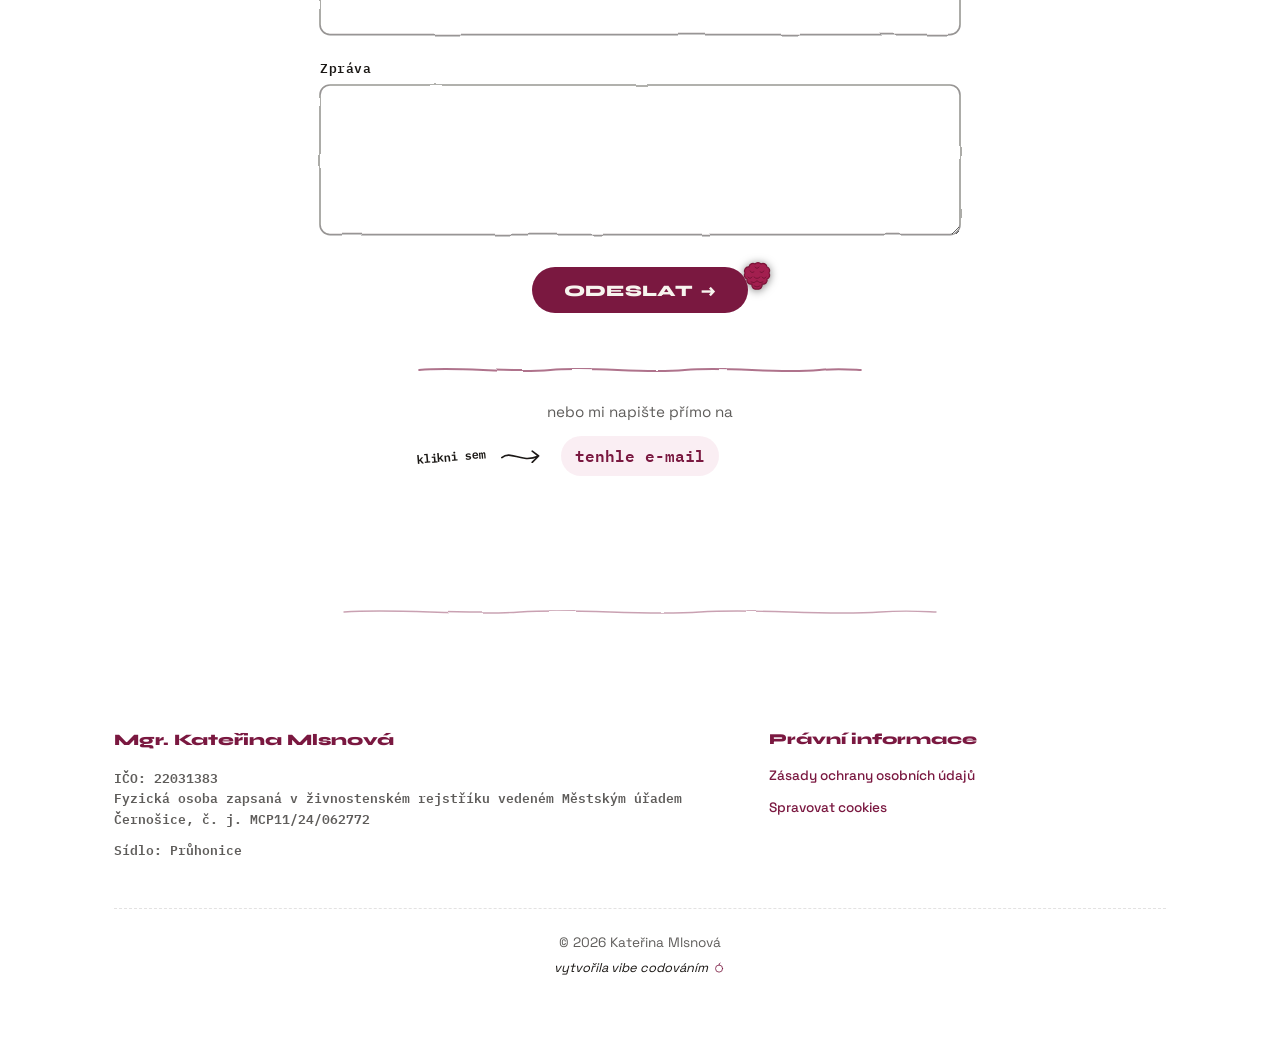
==== commit c6ad4b7b: "Ukázky: odstranit Interaktivní prezentaci a Matýskův piknik, přeřadit hry Pořadí her: Emoční příšerk" ====
--- a/index.html
+++ b/index.html
@@ -592,6 +592,74 @@
                 <rect width="100%" height="100%" rx="14" ry="14" filter="url(#rough)" />
               </svg>
               <div class="work-card__media">
+                <img src="assets/ukazky/emocni-priserky.webp" alt="Náhled hry Emoční příšerky — karty s příšerkami představujícími emoce" loading="lazy" width="1200" height="630" />
+              </div>
+              <div class="work-card__body">
+                <span class="work-card__tag">Interaktivní hra</span>
+                <h4 class="work-card__title">Emoční příšerky</h4>
+                <p class="work-card__desc">24 karet emocí pro děti od 4 let — pět her online, karty a omalovánky k vytištění a emoční deník na zapisování pocitů.</p>
+                <a class="work-card__cta" href="/emoce">
+                  Hrát <span class="work-card__cta-arrow" aria-hidden="true">→</span>
+                </a>
+              </div>
+            </article>
+
+            <article class="shelf-card" tabindex="0">
+              <svg class="work-card__frame" preserveAspectRatio="none" aria-hidden="true">
+                <rect width="100%" height="100%" rx="14" ry="14" filter="url(#rough)" />
+              </svg>
+              <div class="work-card__media">
+                <img src="assets/hangman-shot.png" alt="Náhled hry Neznalost dobrých knih neomlouvá" loading="lazy" width="1503" height="879" />
+              </div>
+              <div class="work-card__body">
+                <span class="work-card__tag">Interaktivní hra</span>
+                <h4 class="work-card__title">Neznalost dobrých knih neomlouvá</h4>
+                <p class="work-card__desc">Šibenice pro právníky — hádejte názvy knih z oblasti práva IT, které vydal Wolters Kluwer ČR. Každé špatné písmeno potrestá advokáta.</p>
+                <a class="work-card__cta" href="https://neznalost-dobrych-knih-neomlouva.vercel.app/" target="_blank" rel="noopener noreferrer">
+                  Hrát <span class="work-card__cta-arrow" aria-hidden="true">→</span>
+                </a>
+              </div>
+            </article>
+
+            <article class="shelf-card" tabindex="0">
+              <svg class="work-card__frame" preserveAspectRatio="none" aria-hidden="true">
+                <rect width="100%" height="100%" rx="14" ry="14" filter="url(#rough)" />
+              </svg>
+              <div class="work-card__media work-card__media--cover">
+                <img src="assets/ukazky/travel-arcade.webp" alt="Náhled sady miniher Hry do letadla" loading="lazy" width="430" height="860" />
+              </div>
+              <div class="work-card__body">
+                <span class="work-card__tag">Interaktivní hra</span>
+                <h4 class="work-card__title">Hry do letadla na mobil</h4>
+                <p class="work-card__desc">Sada šesti miniher na cesty — piškvorky, čtyři v řadě nebo slovní hry. Po prvním načtení funguje i bez připojení.</p>
+                <a class="work-card__cta" href="https://hry-do-letadla.vercel.app/" target="_blank" rel="noopener noreferrer">
+                  Hrát <span class="work-card__cta-arrow" aria-hidden="true">→</span>
+                </a>
+              </div>
+            </article>
+
+            <article class="shelf-card" tabindex="0">
+              <svg class="work-card__frame" preserveAspectRatio="none" aria-hidden="true">
+                <rect width="100%" height="100%" rx="14" ry="14" filter="url(#rough)" />
+              </svg>
+              <div class="work-card__media">
+                <img src="assets/hra-nakrm-mlsne-zviratko.webp" alt="Náhled hry Nakrm mlsné zvířátko" loading="lazy" width="1024" height="560" />
+              </div>
+              <div class="work-card__body">
+                <span class="work-card__tag">Interaktivní hra</span>
+                <h4 class="work-card__title">Nakrm mlsné zvířátko</h4>
+                <p class="work-card__desc">Děti procvičují počítání od 1 do 20 tím, že krmí zvířátko, které si vyberou. Za správné odpovědi dostávají mince a nakupují v obchodě.</p>
+                <a class="work-card__cta" href="https://nakrm-mlsne-zviratko.vercel.app/" target="_blank" rel="noopener noreferrer">
+                  Hrát <span class="work-card__cta-arrow" aria-hidden="true">→</span>
+                </a>
+              </div>
+            </article>
+
+            <article class="shelf-card" tabindex="0">
+              <svg class="work-card__frame" preserveAspectRatio="none" aria-hidden="true">
+                <rect width="100%" height="100%" rx="14" ry="14" filter="url(#rough)" />
+              </svg>
+              <div class="work-card__media">
                 <img src="assets/hra-kouzelny-srdickovy-lektvar.webp" alt="Náhled hry Kouzelný srdíčkový lektvar" loading="lazy" width="1024" height="568" />
               </div>
               <div class="work-card__body">
@@ -603,74 +671,6 @@
                 </a>
               </div>
             </article>
-
-            <article class="shelf-card" tabindex="0">
-              <svg class="work-card__frame" preserveAspectRatio="none" aria-hidden="true">
-                <rect width="100%" height="100%" rx="14" ry="14" filter="url(#rough)" />
-              </svg>
-              <div class="work-card__media">
-                <img src="assets/hra-nakrm-mlsne-zviratko.webp" alt="Náhled hry Nakrm mlsné zvířátko" loading="lazy" width="1024" height="560" />
-              </div>
-              <div class="work-card__body">
-                <span class="work-card__tag">Interaktivní hra</span>
-                <h4 class="work-card__title">Nakrm mlsné zvířátko</h4>
-                <p class="work-card__desc">Děti procvičují počítání od 1 do 20 tím, že krmí zvířátko, které si vyberou. Za správné odpovědi dostávají mince a nakupují v obchodě.</p>
-                <a class="work-card__cta" href="https://nakrm-mlsne-zviratko.vercel.app/" target="_blank" rel="noopener noreferrer">
-                  Hrát <span class="work-card__cta-arrow" aria-hidden="true">→</span>
-                </a>
-              </div>
-            </article>
-
-            <article class="shelf-card" tabindex="0">
-              <svg class="work-card__frame" preserveAspectRatio="none" aria-hidden="true">
-                <rect width="100%" height="100%" rx="14" ry="14" filter="url(#rough)" />
-              </svg>
-              <div class="work-card__media">
-                <img src="assets/hangman-shot.png" alt="Náhled hry Neznalost dobrých knih neomlouvá" loading="lazy" width="1503" height="879" />
-              </div>
-              <div class="work-card__body">
-                <span class="work-card__tag">Interaktivní hra</span>
-                <h4 class="work-card__title">Neznalost dobrých knih neomlouvá</h4>
-                <p class="work-card__desc">Šibenice pro právníky — hádejte názvy knih z oblasti práva IT, které vydal Wolters Kluwer ČR. Každé špatné písmeno potrestá advokáta.</p>
-                <a class="work-card__cta" href="https://neznalost-dobrych-knih-neomlouva.vercel.app/" target="_blank" rel="noopener noreferrer">
-                  Hrát <span class="work-card__cta-arrow" aria-hidden="true">→</span>
-                </a>
-              </div>
-            </article>
-
-            <article class="shelf-card" tabindex="0">
-              <svg class="work-card__frame" preserveAspectRatio="none" aria-hidden="true">
-                <rect width="100%" height="100%" rx="14" ry="14" filter="url(#rough)" />
-              </svg>
-              <div class="work-card__media work-card__media--cover">
-                <img src="assets/ukazky/travel-arcade.webp" alt="Náhled sady miniher Hry do letadla" loading="lazy" width="430" height="860" />
-              </div>
-              <div class="work-card__body">
-                <span class="work-card__tag">Interaktivní hra</span>
-                <h4 class="work-card__title">Hry do letadla</h4>
-                <p class="work-card__desc">Sada šesti miniher na cesty — piškvorky, čtyři v řadě nebo slovní hry. Po prvním načtení funguje i bez připojení.</p>
-                <a class="work-card__cta" href="https://hry-do-letadla.vercel.app/" target="_blank" rel="noopener noreferrer">
-                  Hrát <span class="work-card__cta-arrow" aria-hidden="true">→</span>
-                </a>
-              </div>
-            </article>
-
-            <article class="shelf-card" tabindex="0">
-              <svg class="work-card__frame" preserveAspectRatio="none" aria-hidden="true">
-                <rect width="100%" height="100%" rx="14" ry="14" filter="url(#rough)" />
-              </svg>
-              <div class="work-card__media">
-                <img src="assets/ukazky/emocni-priserky.webp" alt="Náhled hry Emoční příšerky — karty s příšerkami představujícími emoce" loading="lazy" width="1200" height="630" />
-              </div>
-              <div class="work-card__body">
-                <span class="work-card__tag">Interaktivní hra</span>
-                <h4 class="work-card__title">Emoční příšerky</h4>
-                <p class="work-card__desc">24 karet emocí pro děti od 4 let — pět her online, karty a omalovánky k vytištění a emoční deník na zapisování pocitů.</p>
-                <a class="work-card__cta" href="/emoce">
-                  Hrát <span class="work-card__cta-arrow" aria-hidden="true">→</span>
-                </a>
-              </div>
-            </article>
           </div>
 
           <p class="shelf__extra">Pátá hra běží přímo na téhle stránce — <a href="#hra">skočte si na Malou přestávku ↓</a></p>
@@ -717,36 +717,7 @@
               </div>
             </article>
 
-            <article class="shelf-card" tabindex="0" data-slides-prefix="assets/prezentace/hra-pro-deti-" data-slides-ext=".webp" data-slides-count="18" data-slides-pad="2">
-              <svg class="work-card__frame" preserveAspectRatio="none" aria-hidden="true">
-                <rect width="100%" height="100%" rx="14" ry="14" filter="url(#rough)" />
-              </svg>
-              <div class="work-card__media">
-                <img src="assets/prezentace/hra-pro-deti-01.webp" alt="Náhled interaktivní prezentace" loading="lazy" width="1024" height="725" />
-              </div>
-              <div class="work-card__body">
-                <span class="work-card__tag">Pracovní listy</span>
-                <h4 class="work-card__title">Interaktivní prezentace</h4>
-                <p class="work-card__desc">Proklikejte si slajdy pomocí šipek.</p>
-              </div>
-            </article>
-
-            <article class="shelf-card" tabindex="0">
-              <svg class="work-card__frame" preserveAspectRatio="none" aria-hidden="true">
-                <rect width="100%" height="100%" rx="14" ry="14" filter="url(#rough)" />
-              </svg>
-              <div class="work-card__media work-card__media--cover">
-                <img src="assets/ukazky/matyskuv-piknik.webp" alt="Ilustrovaná scéna pozvánky na Matýskův piknik" loading="lazy" width="900" height="1599" />
-              </div>
-              <div class="work-card__body">
-                <span class="work-card__tag">Pozvánka</span>
-                <h4 class="work-card__title">Matýskův piknik</h4>
-                <p class="work-card__desc">Interaktivní pozvánka na dětskou oslavu — otevřete ji, sfoukněte svíčky a prohlédněte si celou scénu.</p>
-                <a class="work-card__cta" href="https://matyskuv-piknik.vercel.app/" target="_blank" rel="noopener noreferrer">
-                  Otevřít pozvánku <span class="work-card__cta-arrow" aria-hidden="true">→</span>
-                </a>
-              </div>
-            </article>
+
           </div>
         </div>
       </div>
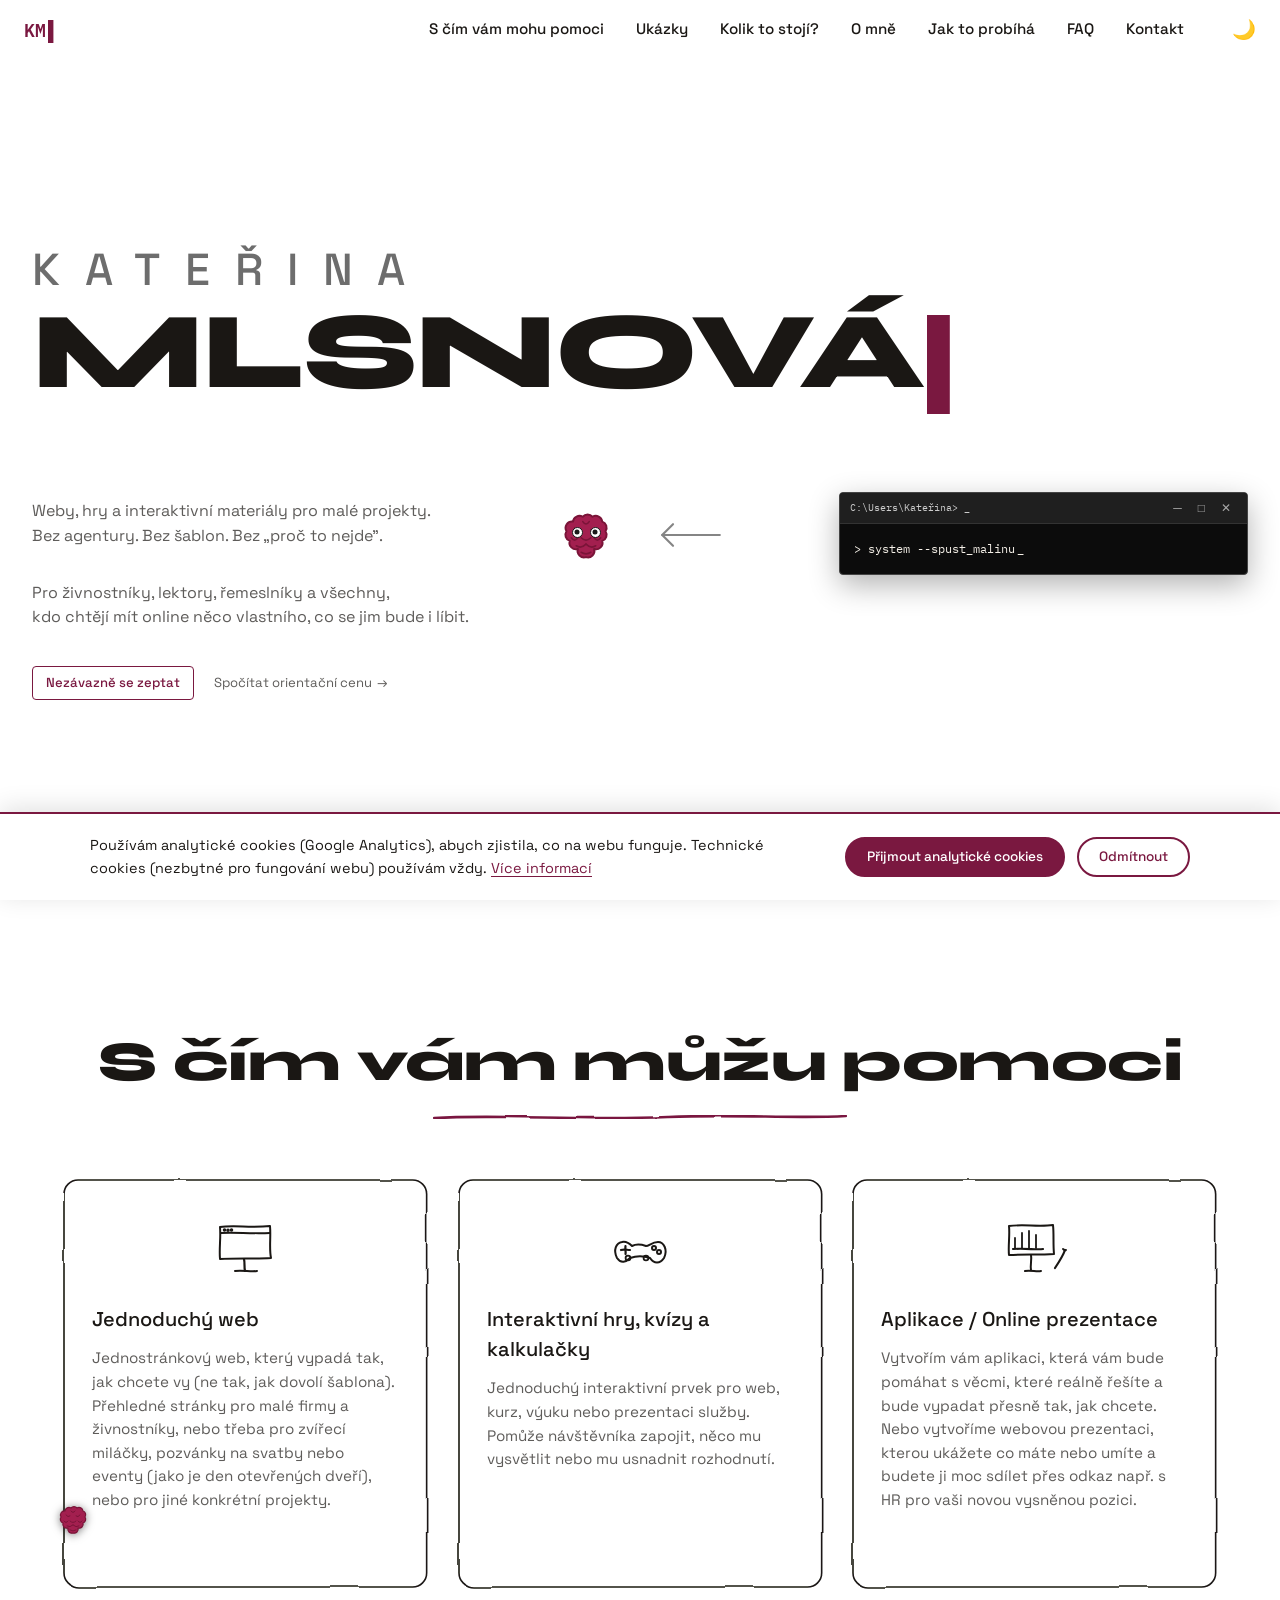
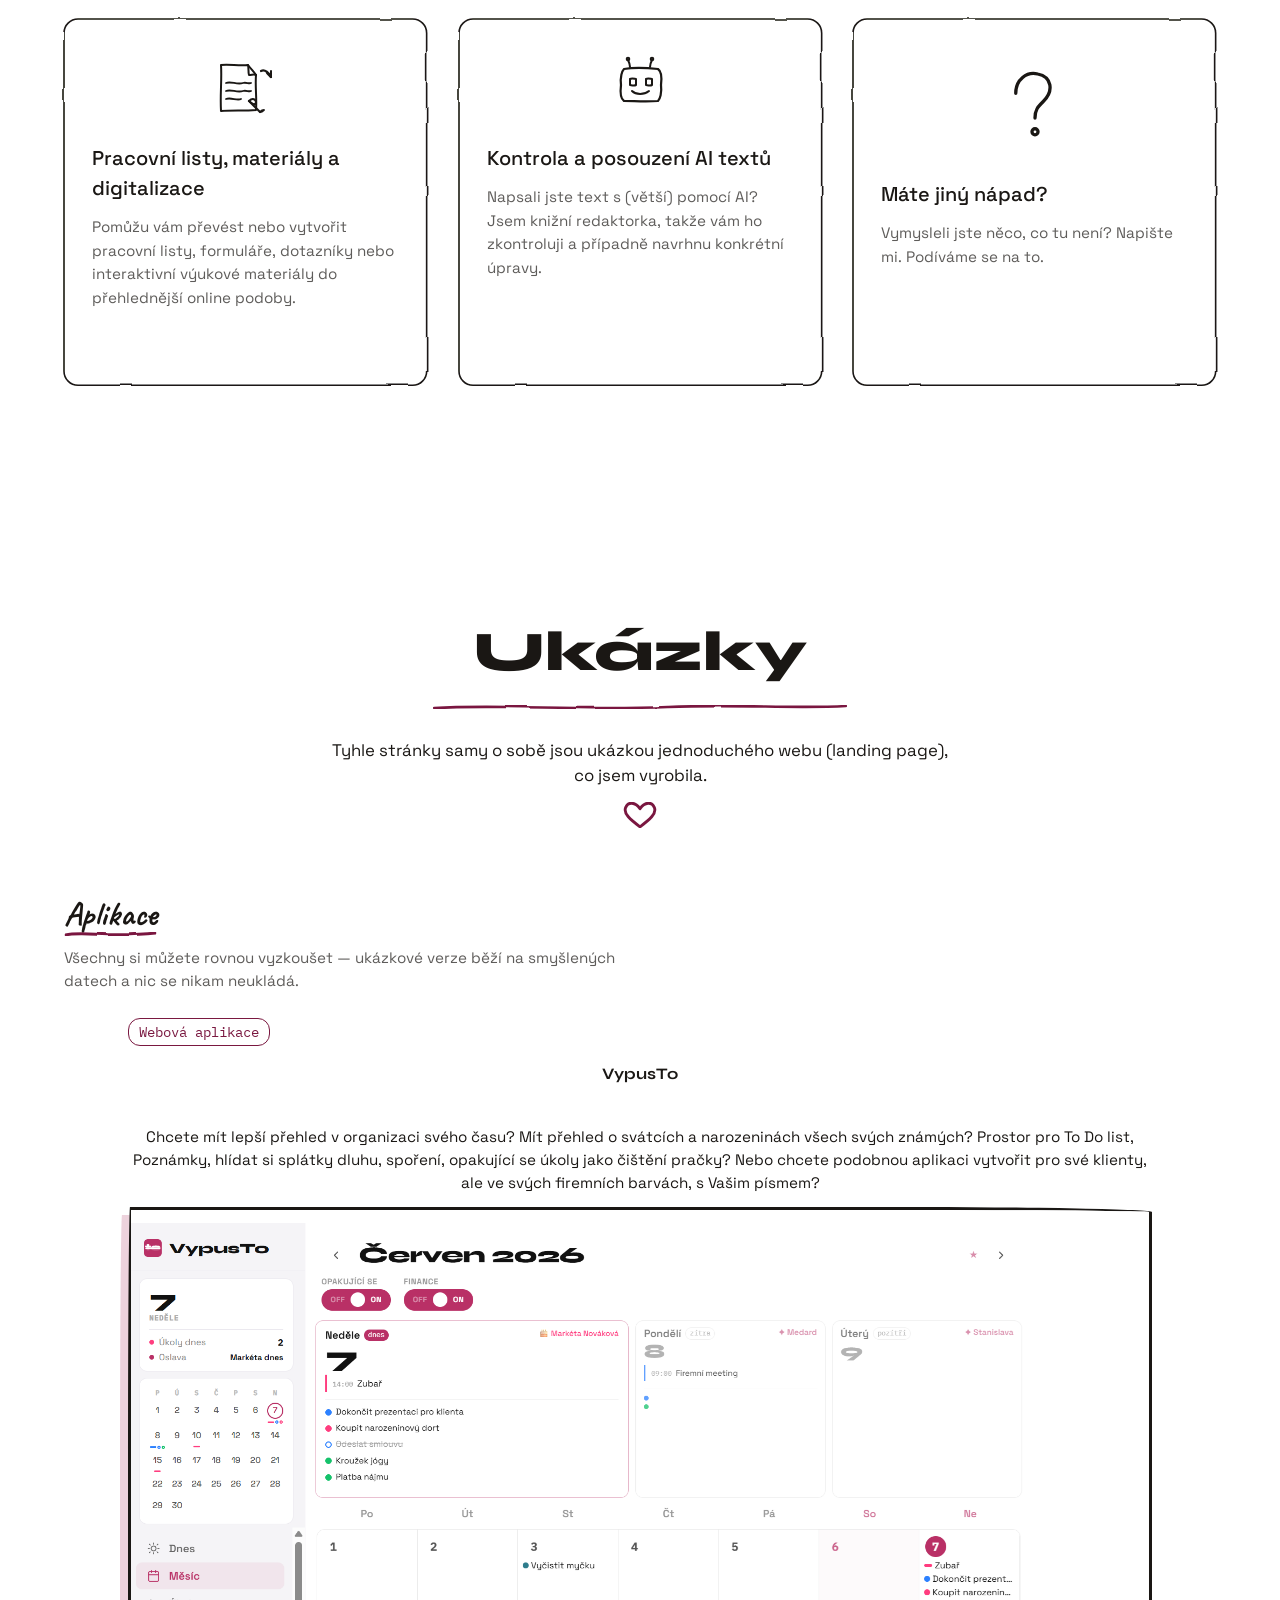
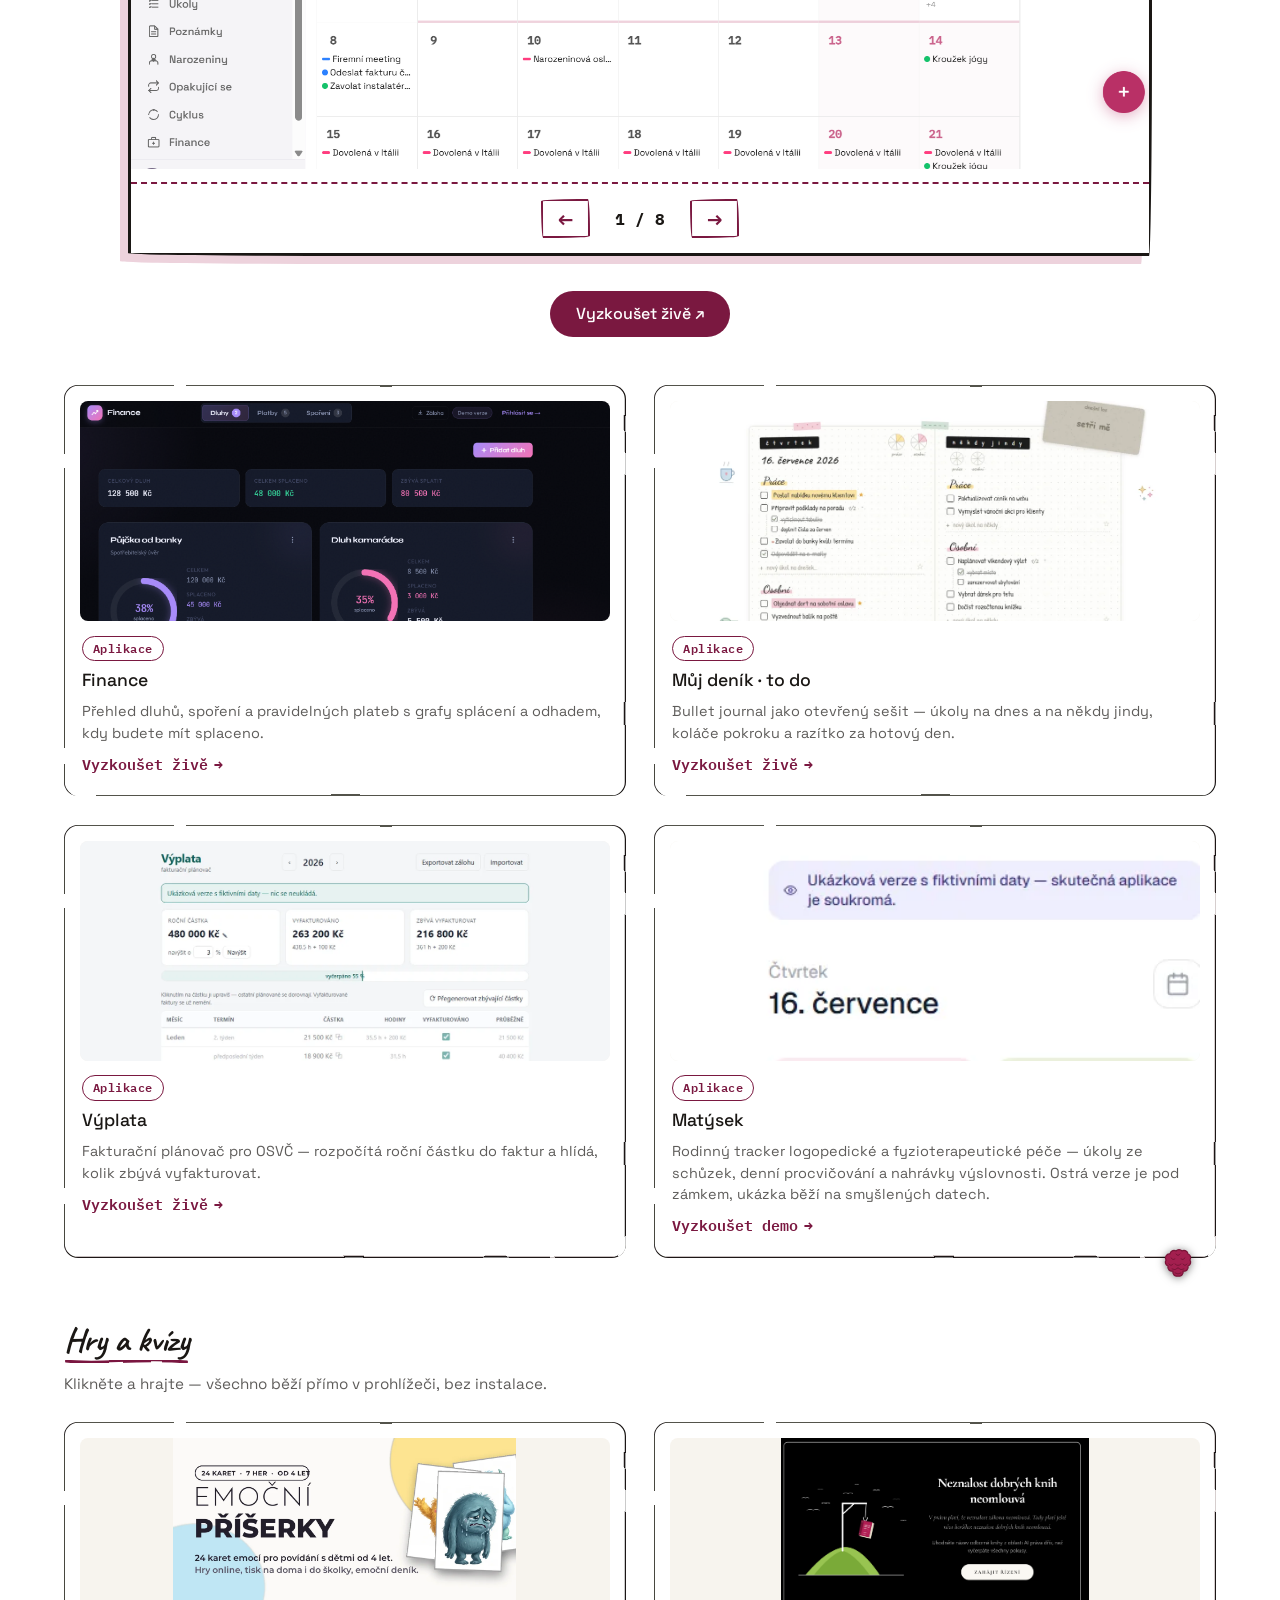
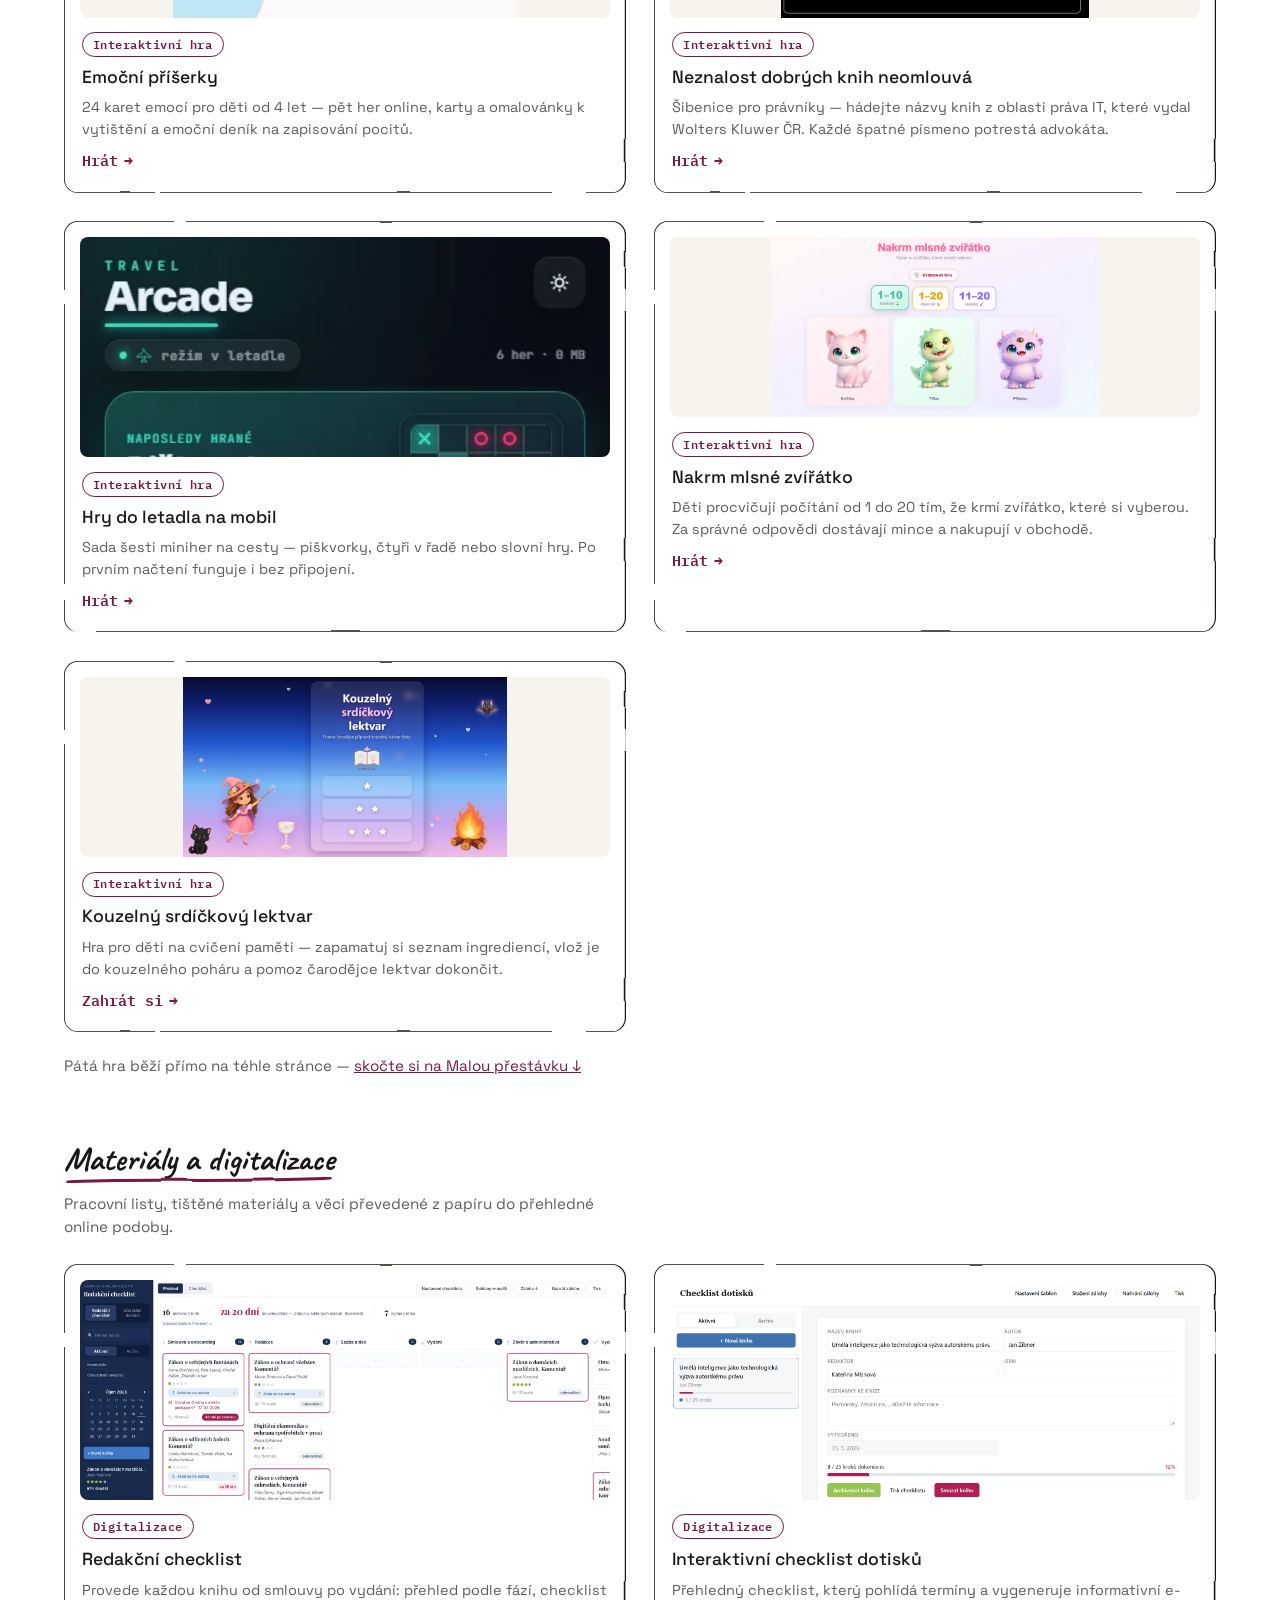
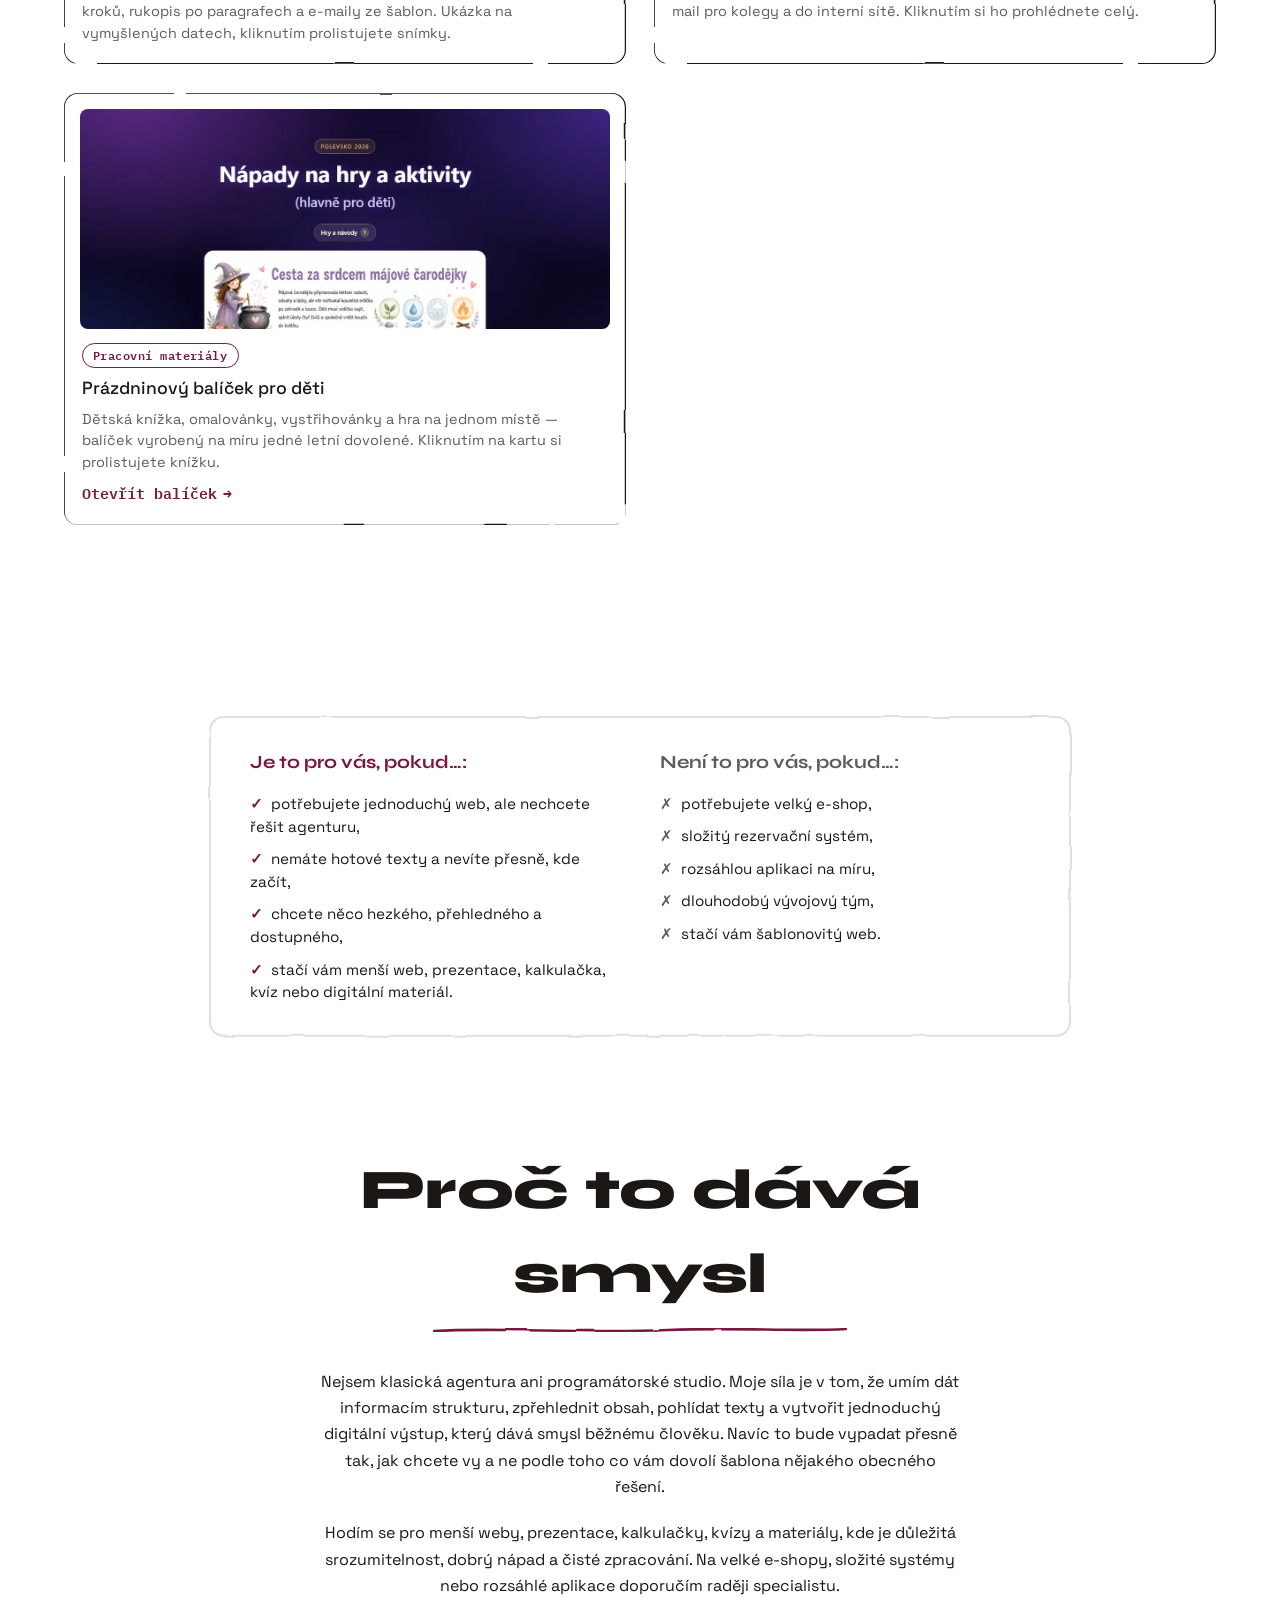
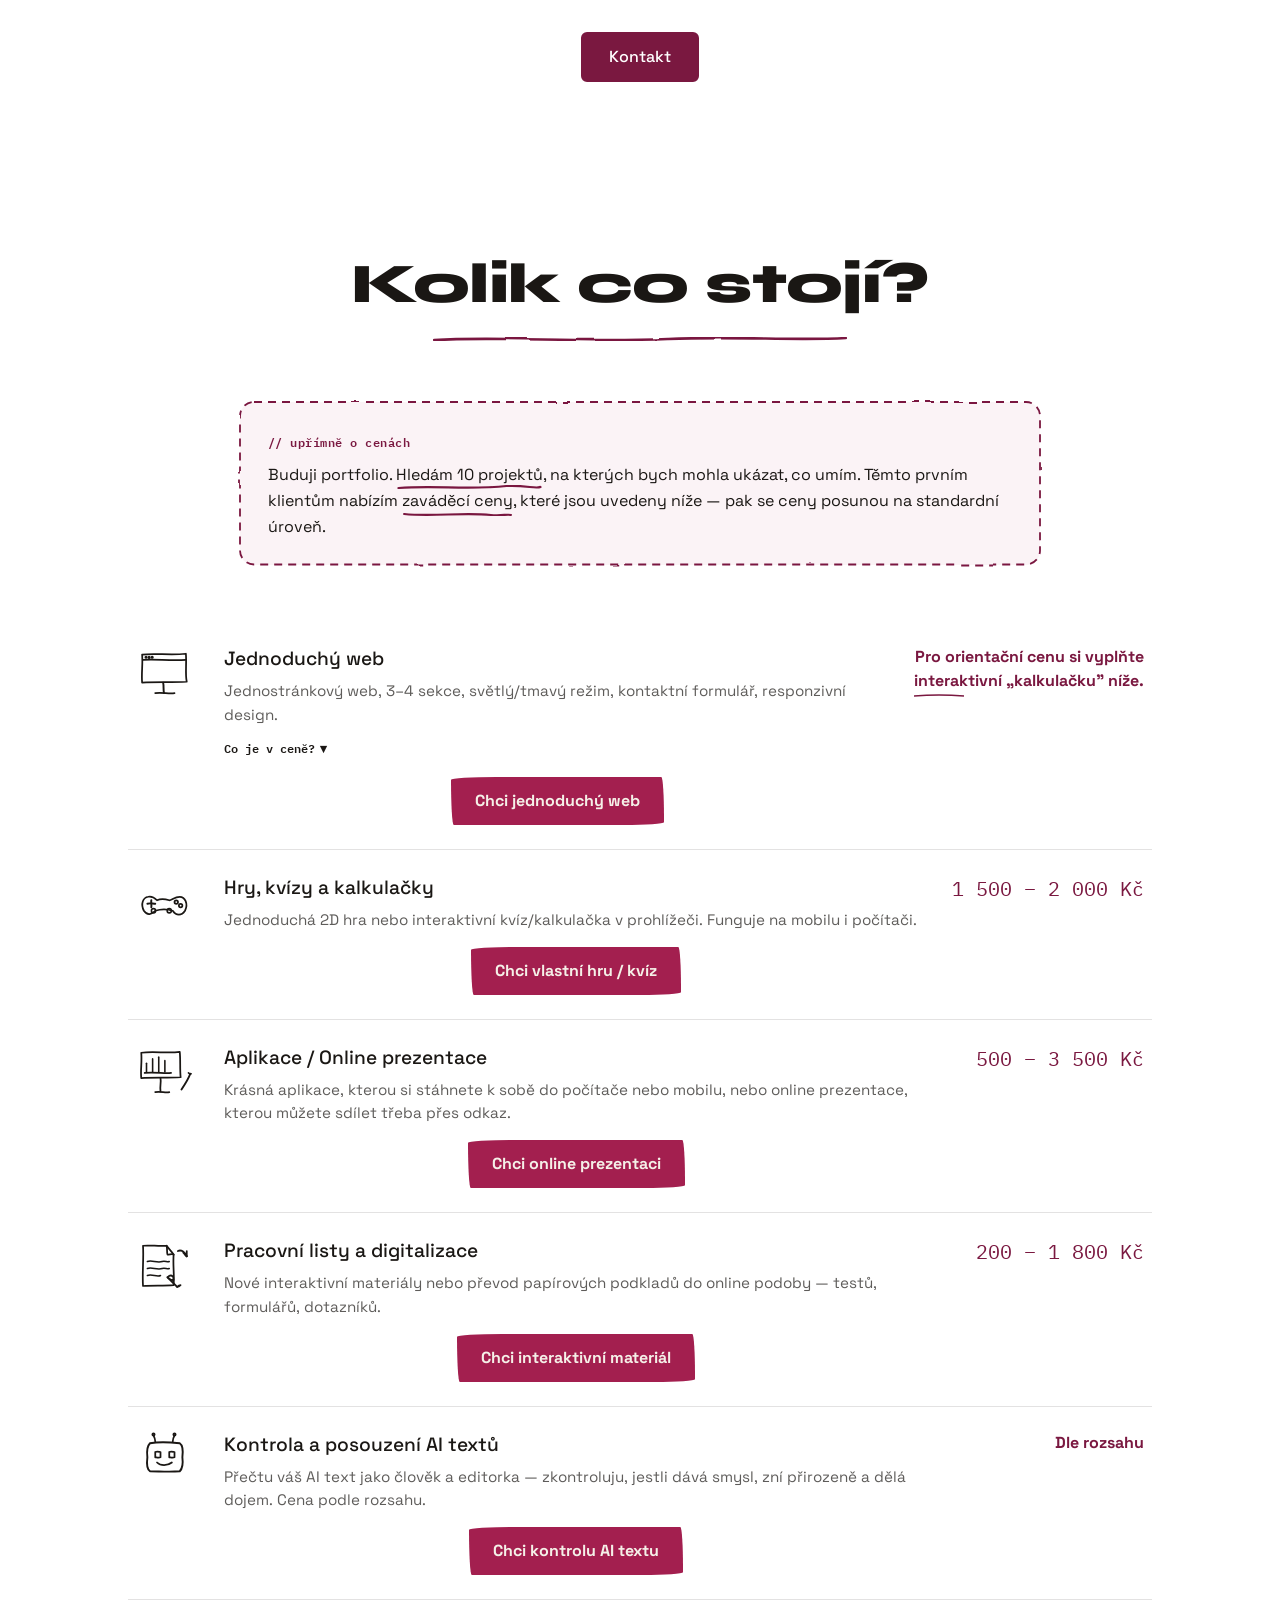
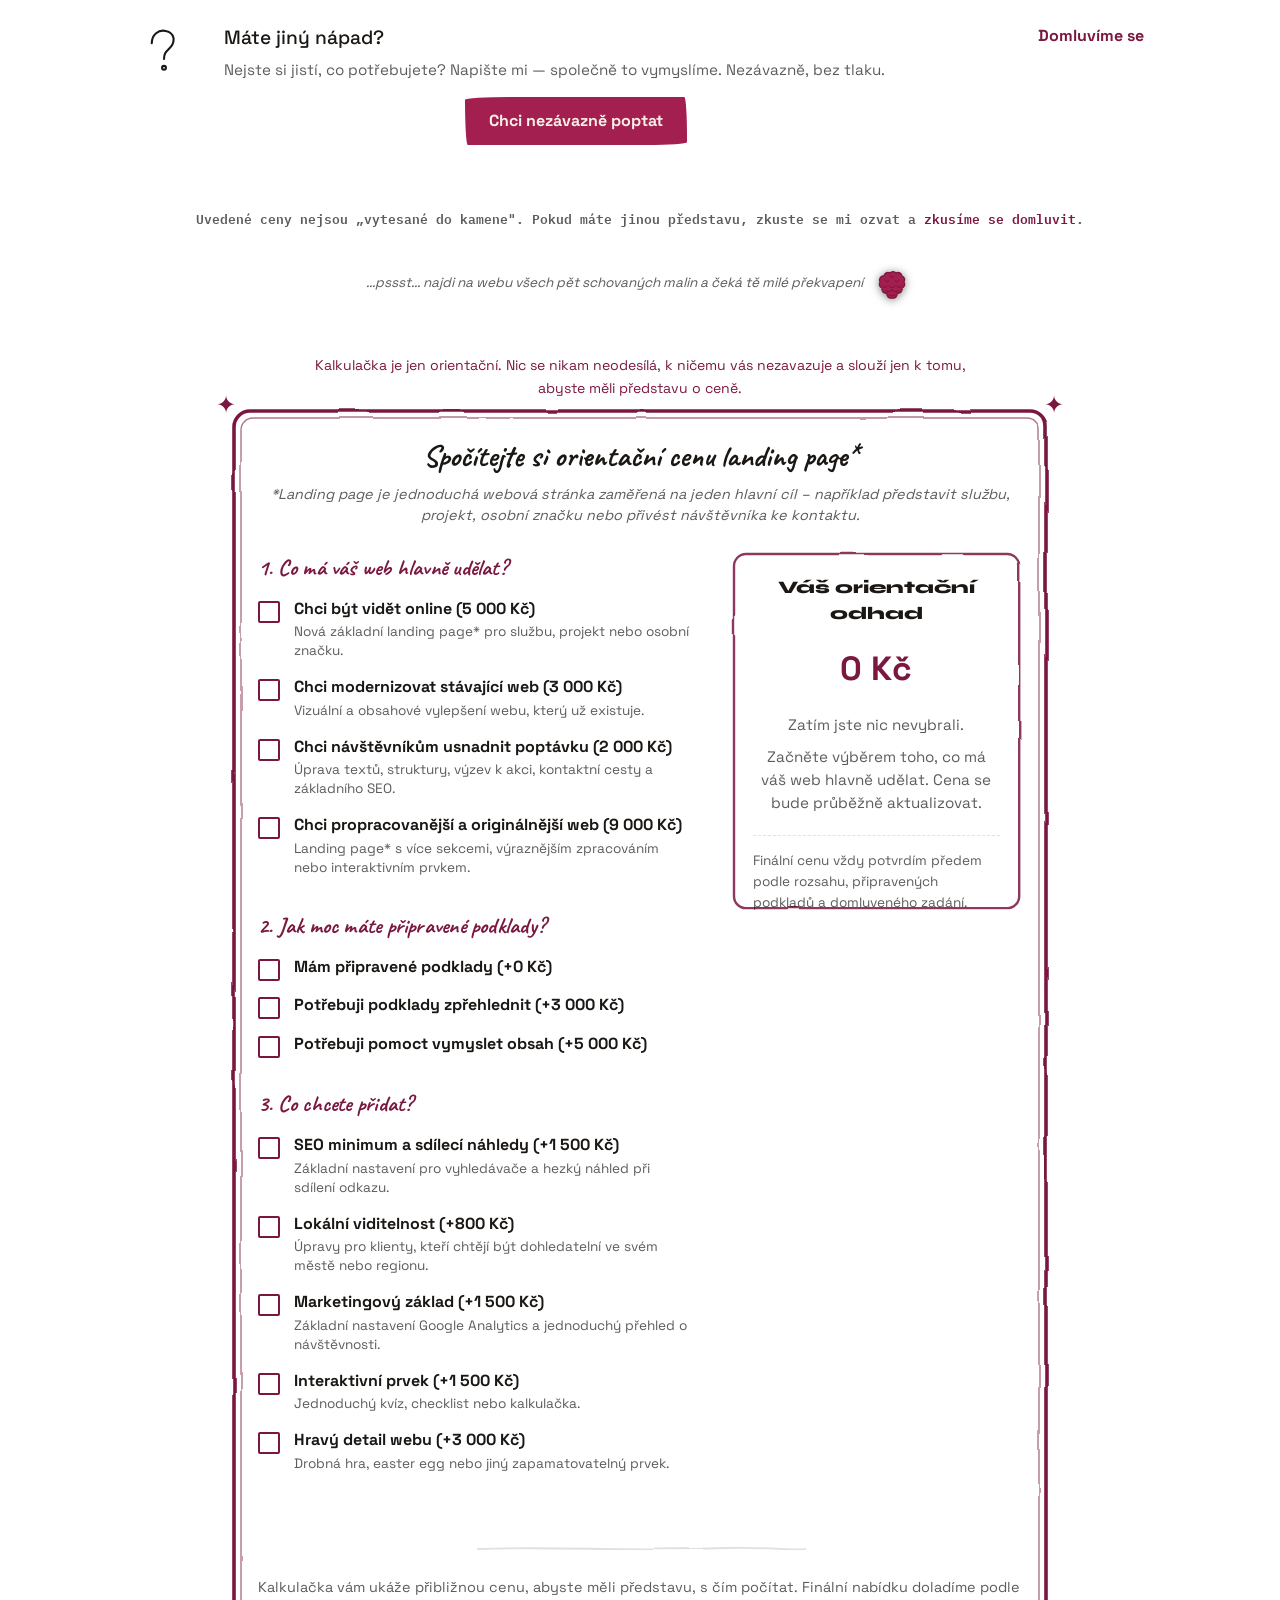
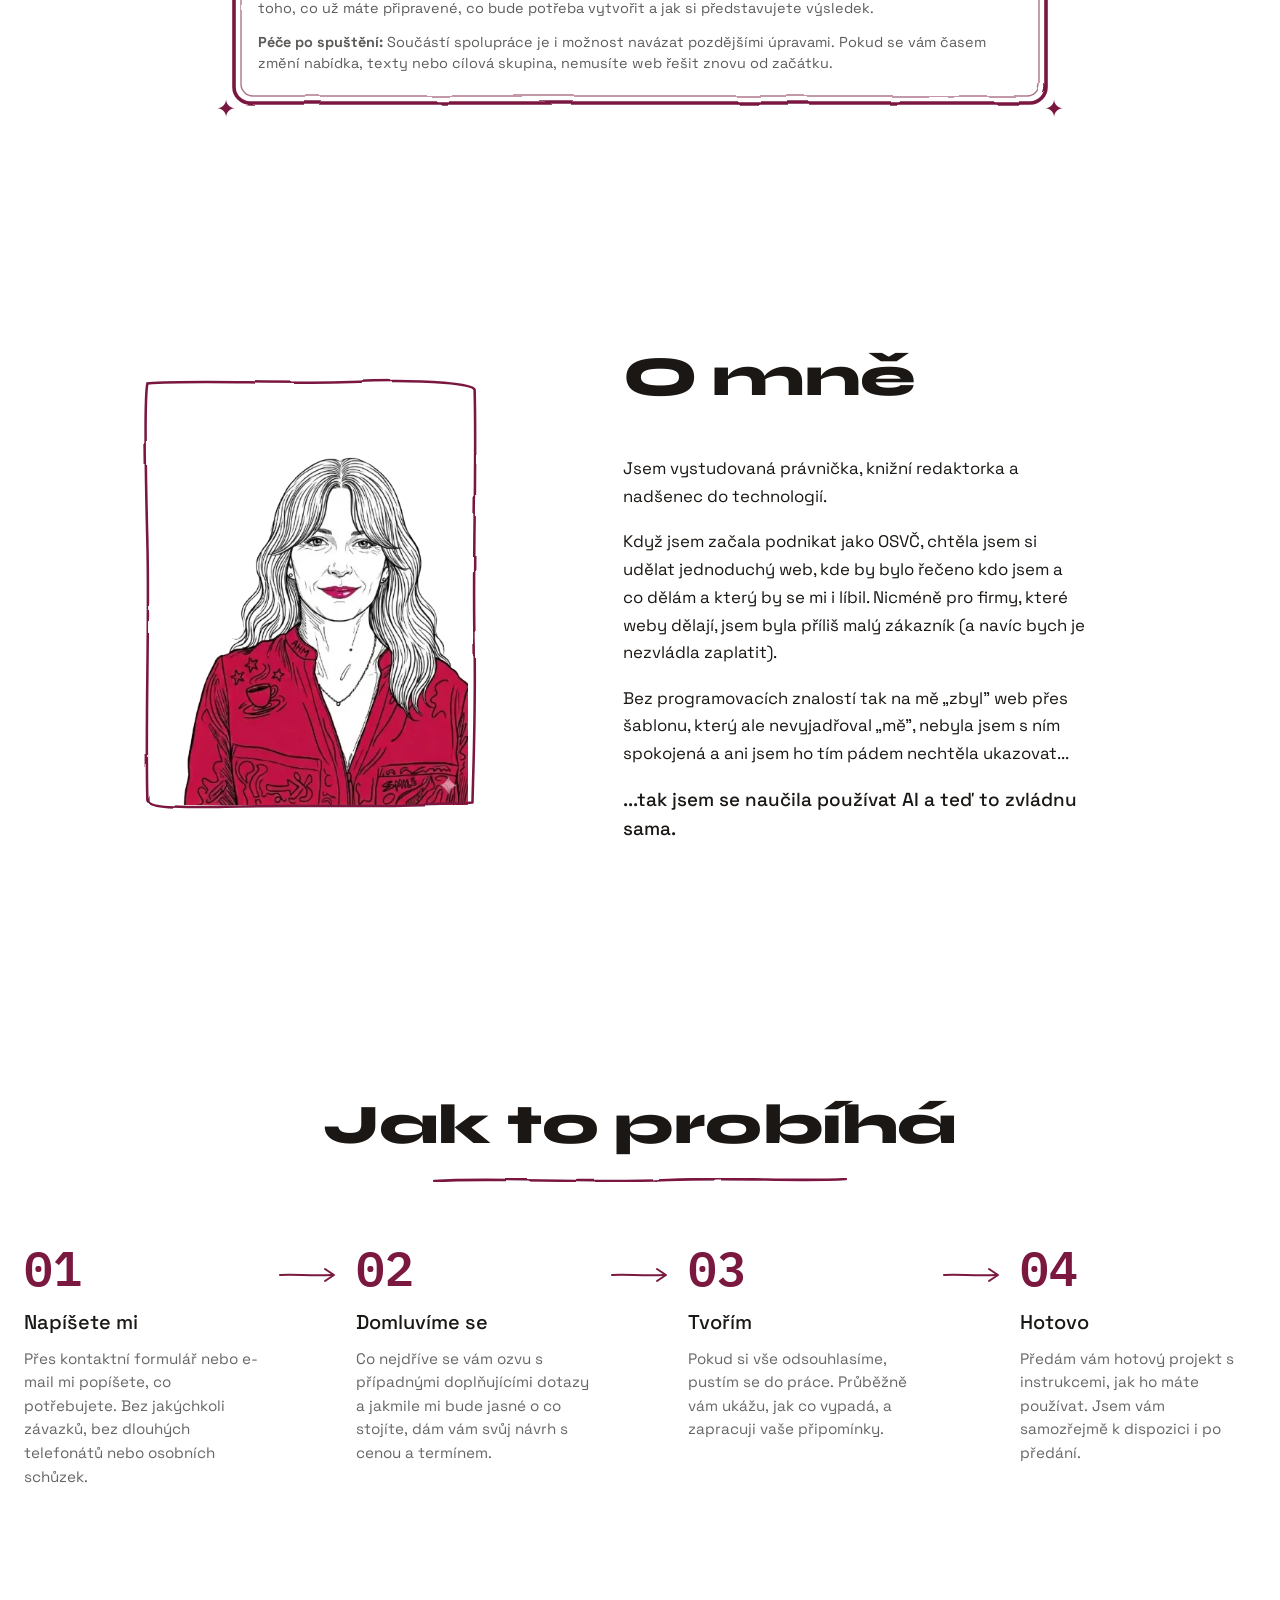
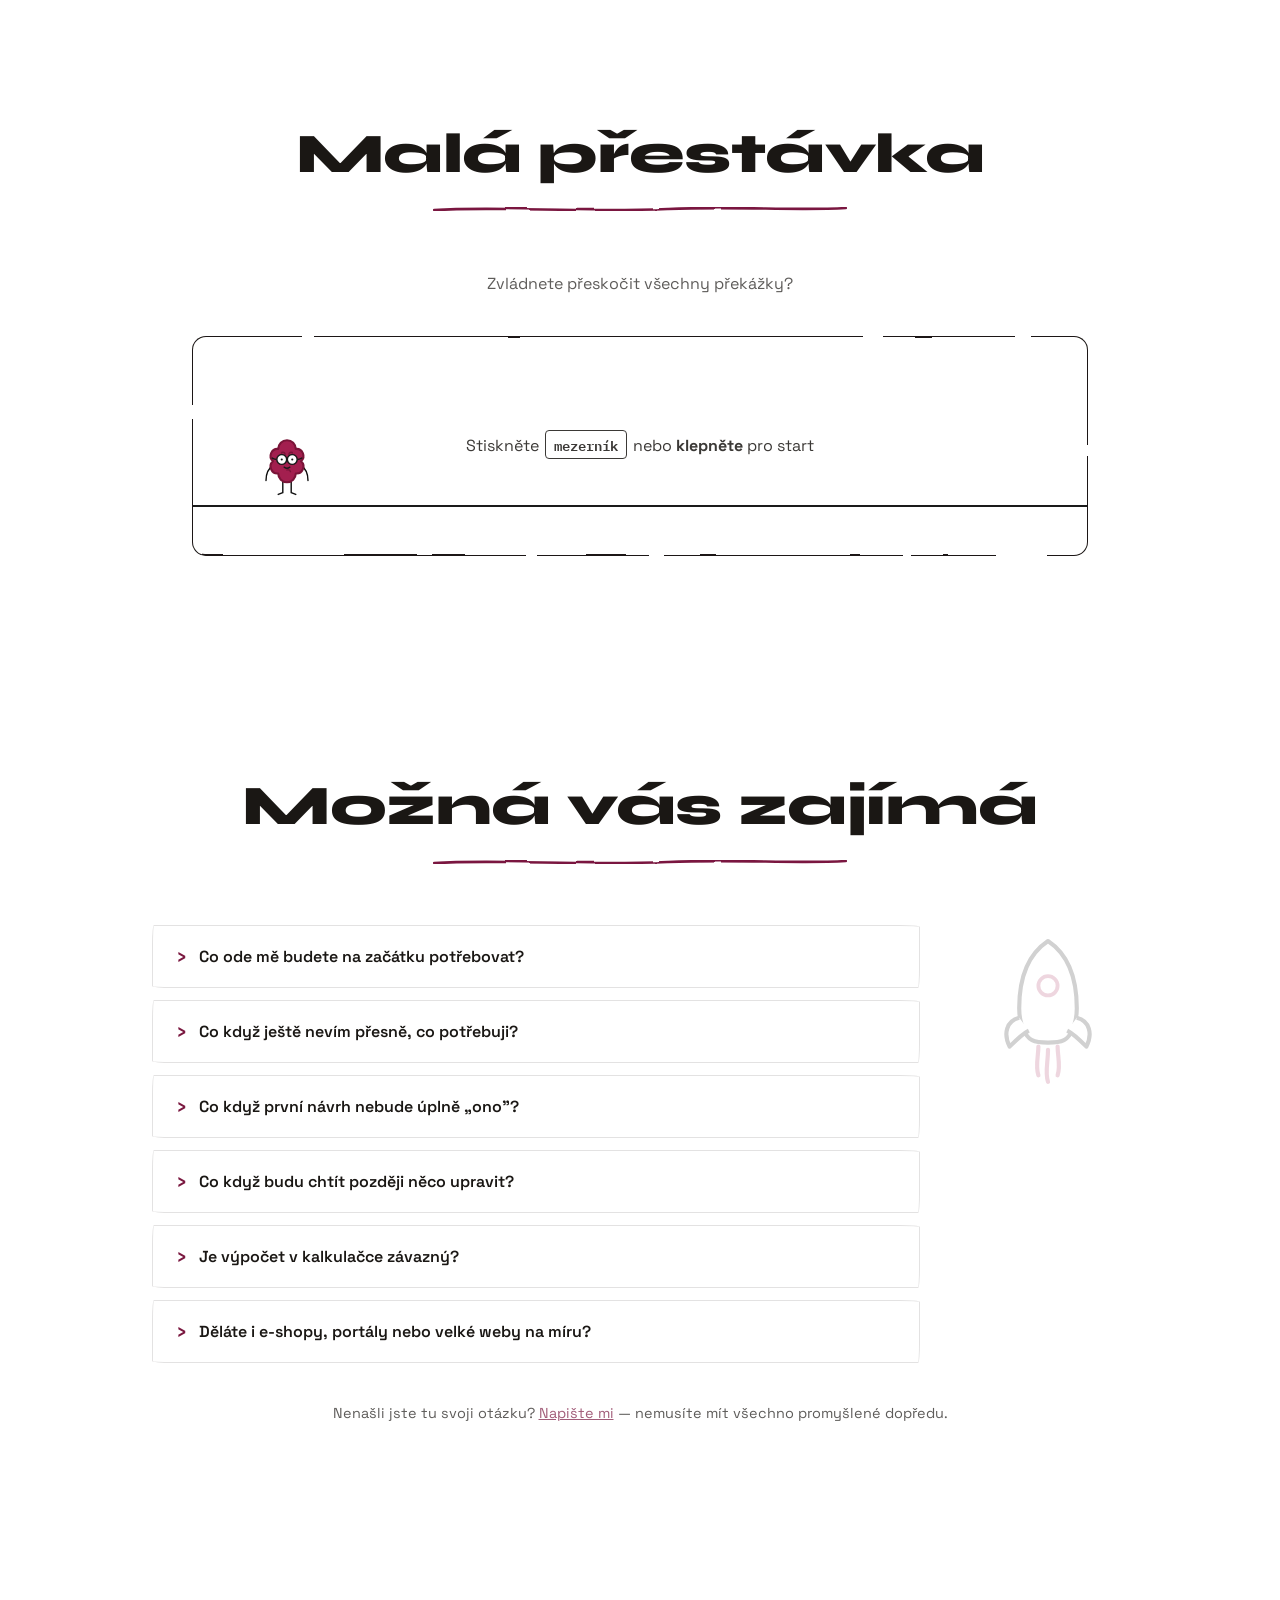
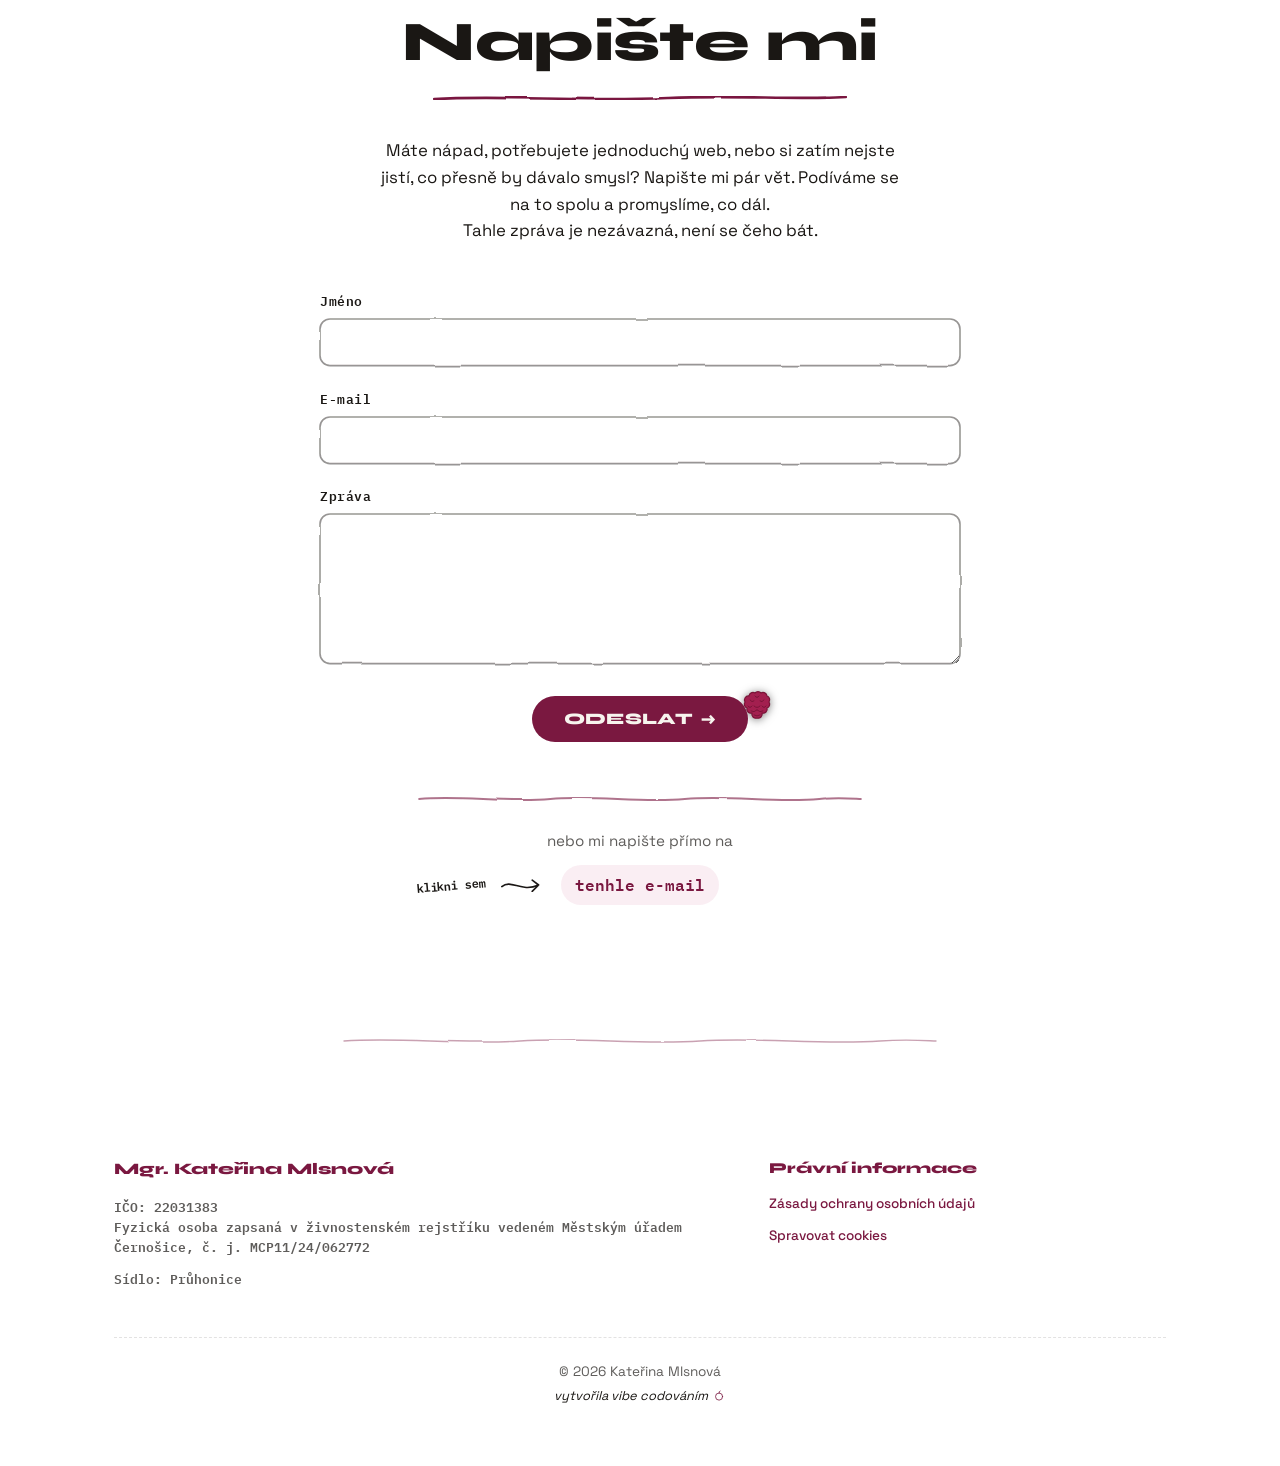
==== commit 2909c1ee: "Ukázky: přidat kartu Redakční checklist (5 snímků s vymyšlenými daty) Co-Authored-By: Claude Sonnet " ====
--- a/index.html
+++ b/index.html
@@ -686,6 +686,20 @@
           <p class="shelf__note">Pracovní listy, tištěné materiály a věci převedené z papíru do přehledné online podoby.</p>
 
           <div class="shelf-grid">
+            <article class="shelf-card" tabindex="0" data-lightbox-wide data-slides-prefix="assets/redakcni-checklist/redakcni-checklist-" data-slides-ext=".webp" data-slides-count="5" data-slides-pad="2">
+              <svg class="work-card__frame" preserveAspectRatio="none" aria-hidden="true">
+                <rect width="100%" height="100%" rx="14" ry="14" filter="url(#rough)" />
+              </svg>
+              <div class="work-card__media work-card__media--cover">
+                <img src="assets/redakcni-checklist/redakcni-checklist-01.webp" alt="Náhled aplikace Redakční checklist — přehled knih podle fází" loading="lazy" width="1800" height="911" />
+              </div>
+              <div class="work-card__body">
+                <span class="work-card__tag">Digitalizace</span>
+                <h4 class="work-card__title">Redakční checklist</h4>
+                <p class="work-card__desc">Provede každou knihu od smlouvy po vydání: přehled podle fází, checklist kroků, rukopis po paragrafech a e-maily ze šablon. Ukázka na vymyšlených datech, kliknutím prolistujete snímky.</p>
+              </div>
+            </article>
+
             <article class="shelf-card" tabindex="0" data-lightbox-wide>
               <svg class="work-card__frame" preserveAspectRatio="none" aria-hidden="true">
                 <rect width="100%" height="100%" rx="14" ry="14" filter="url(#rough)" />
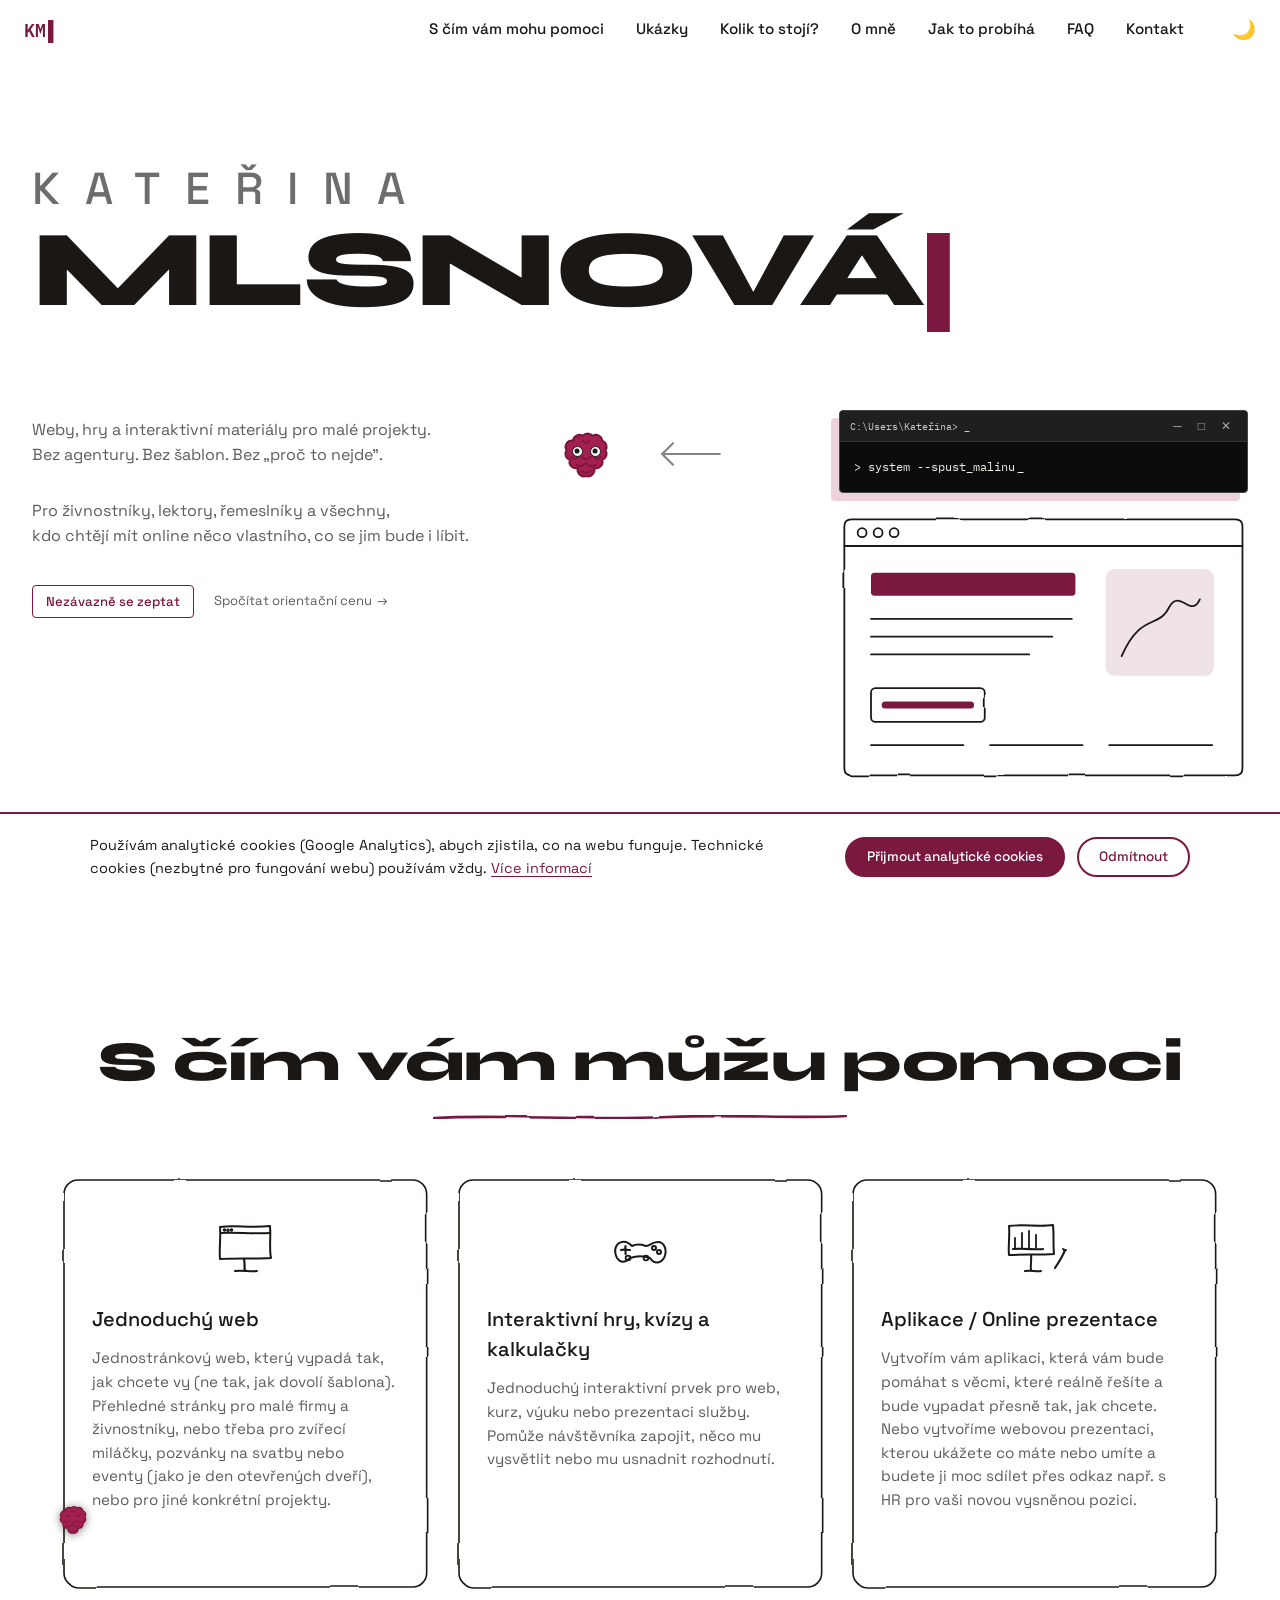
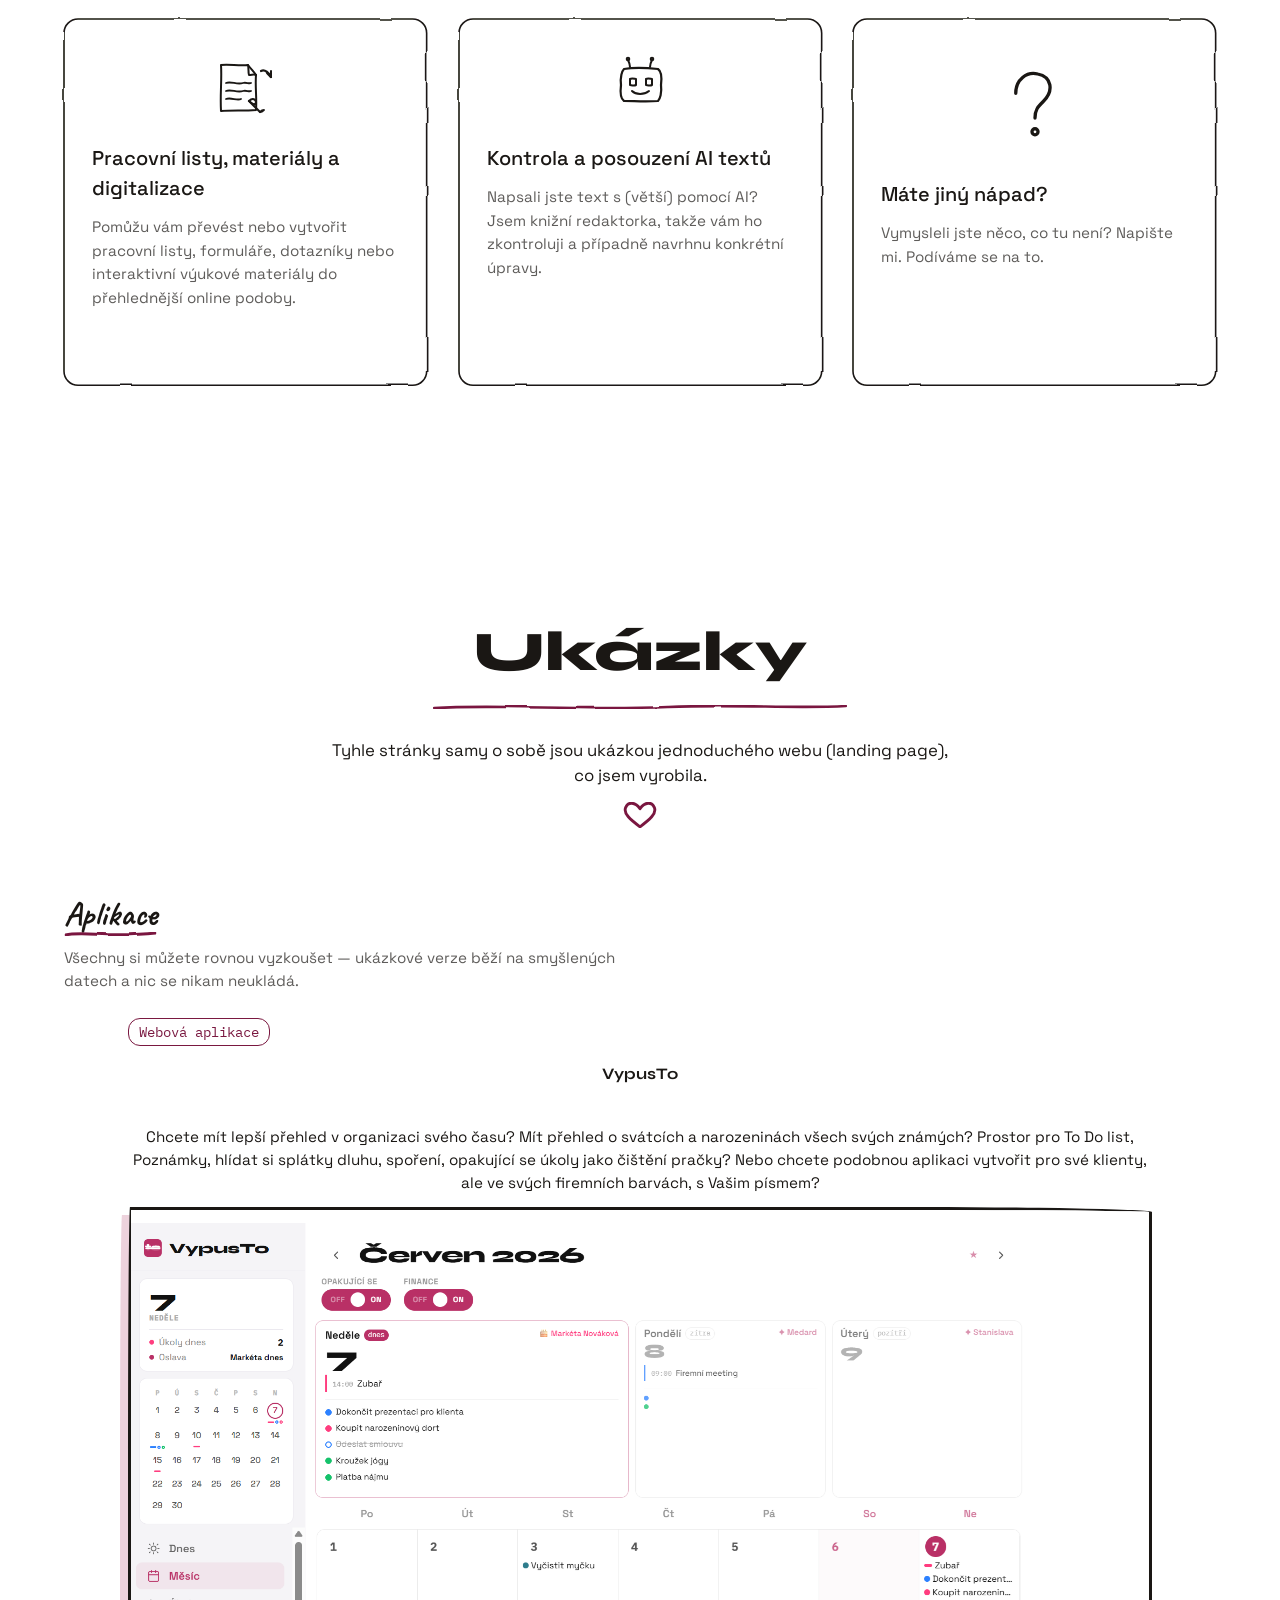
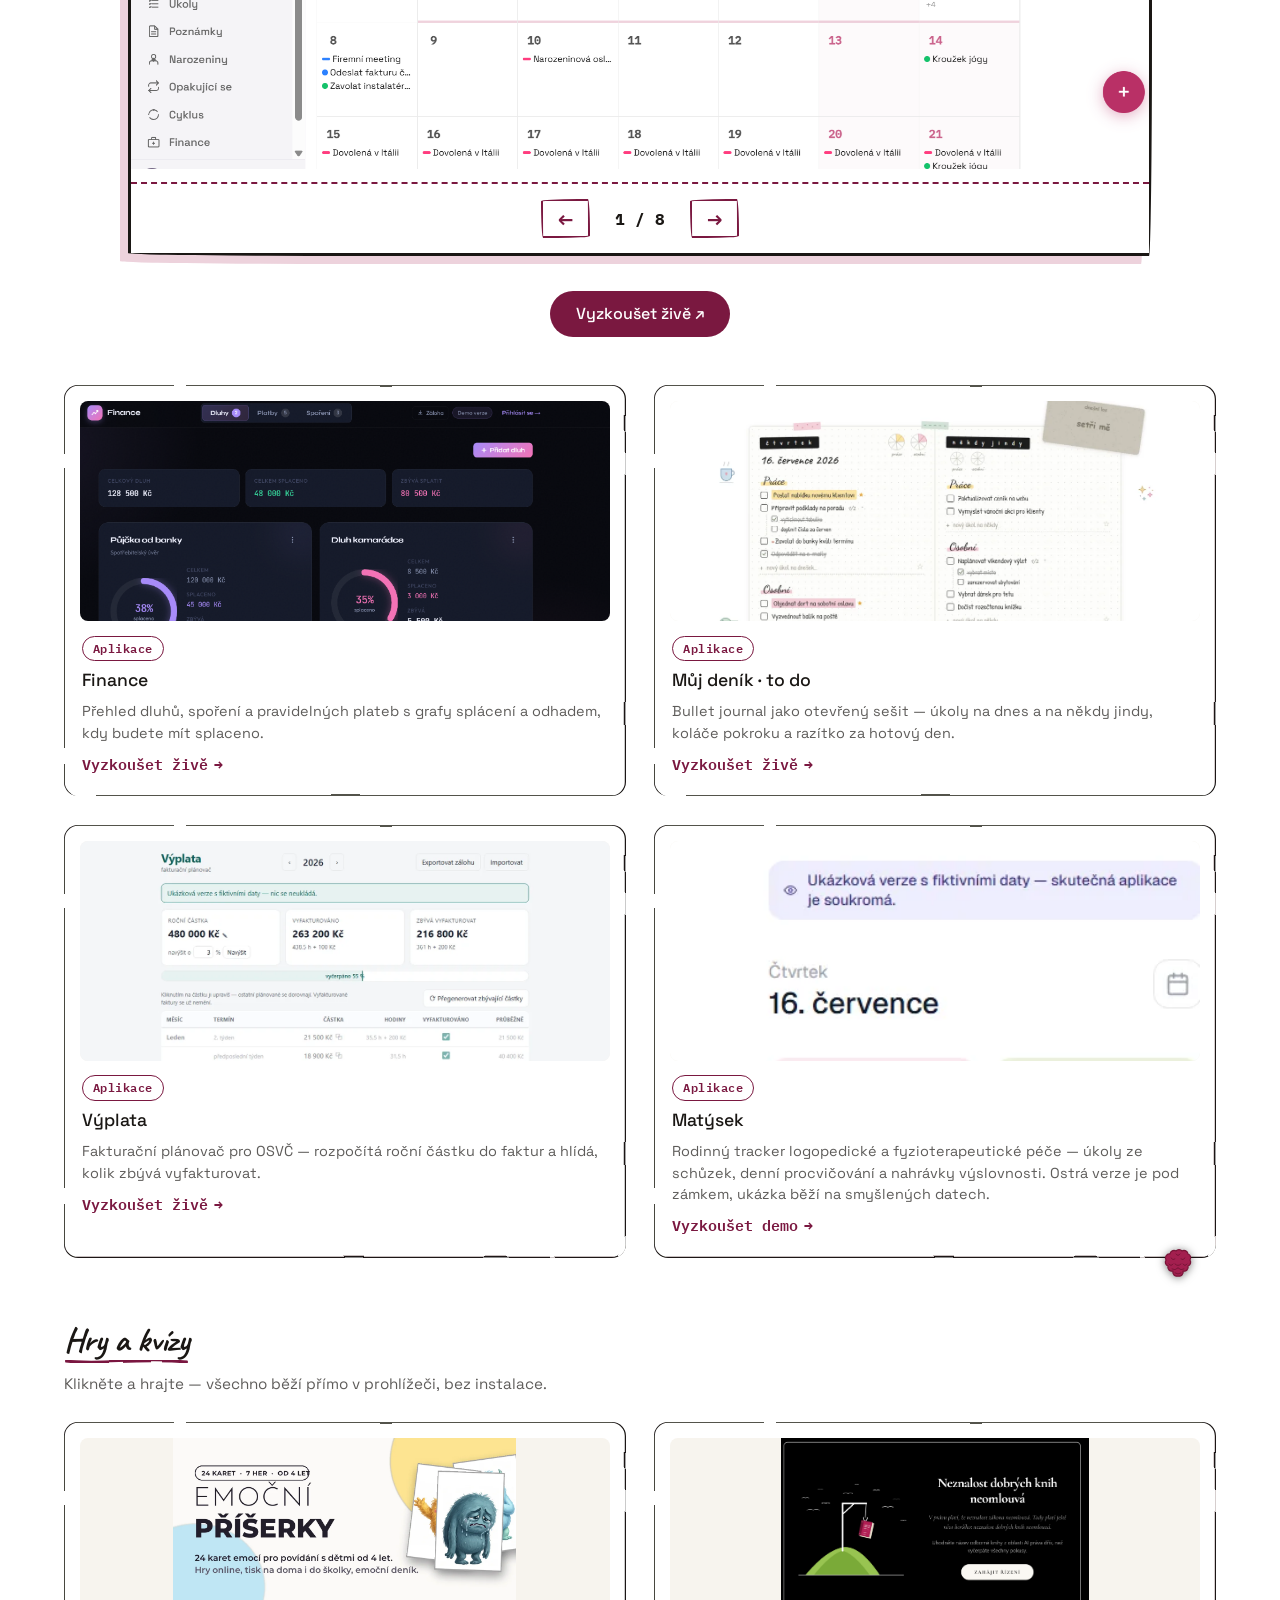
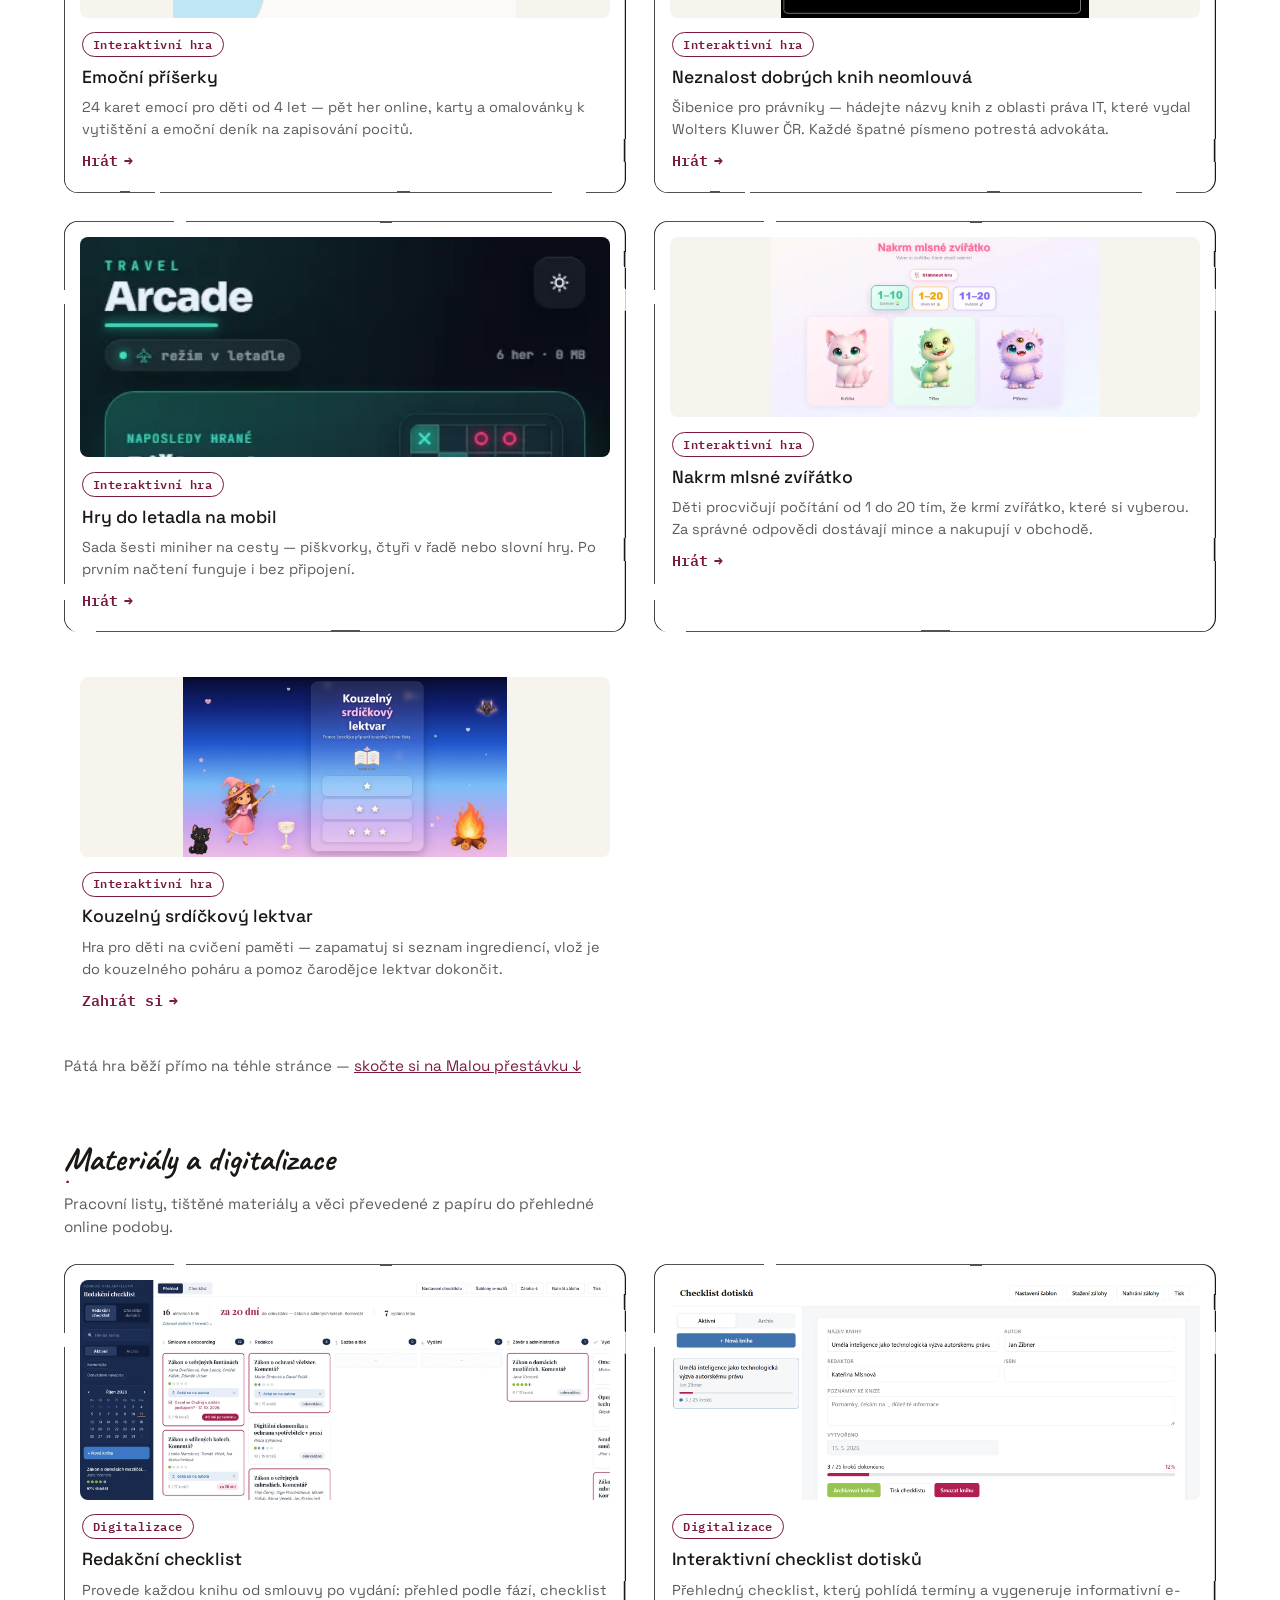
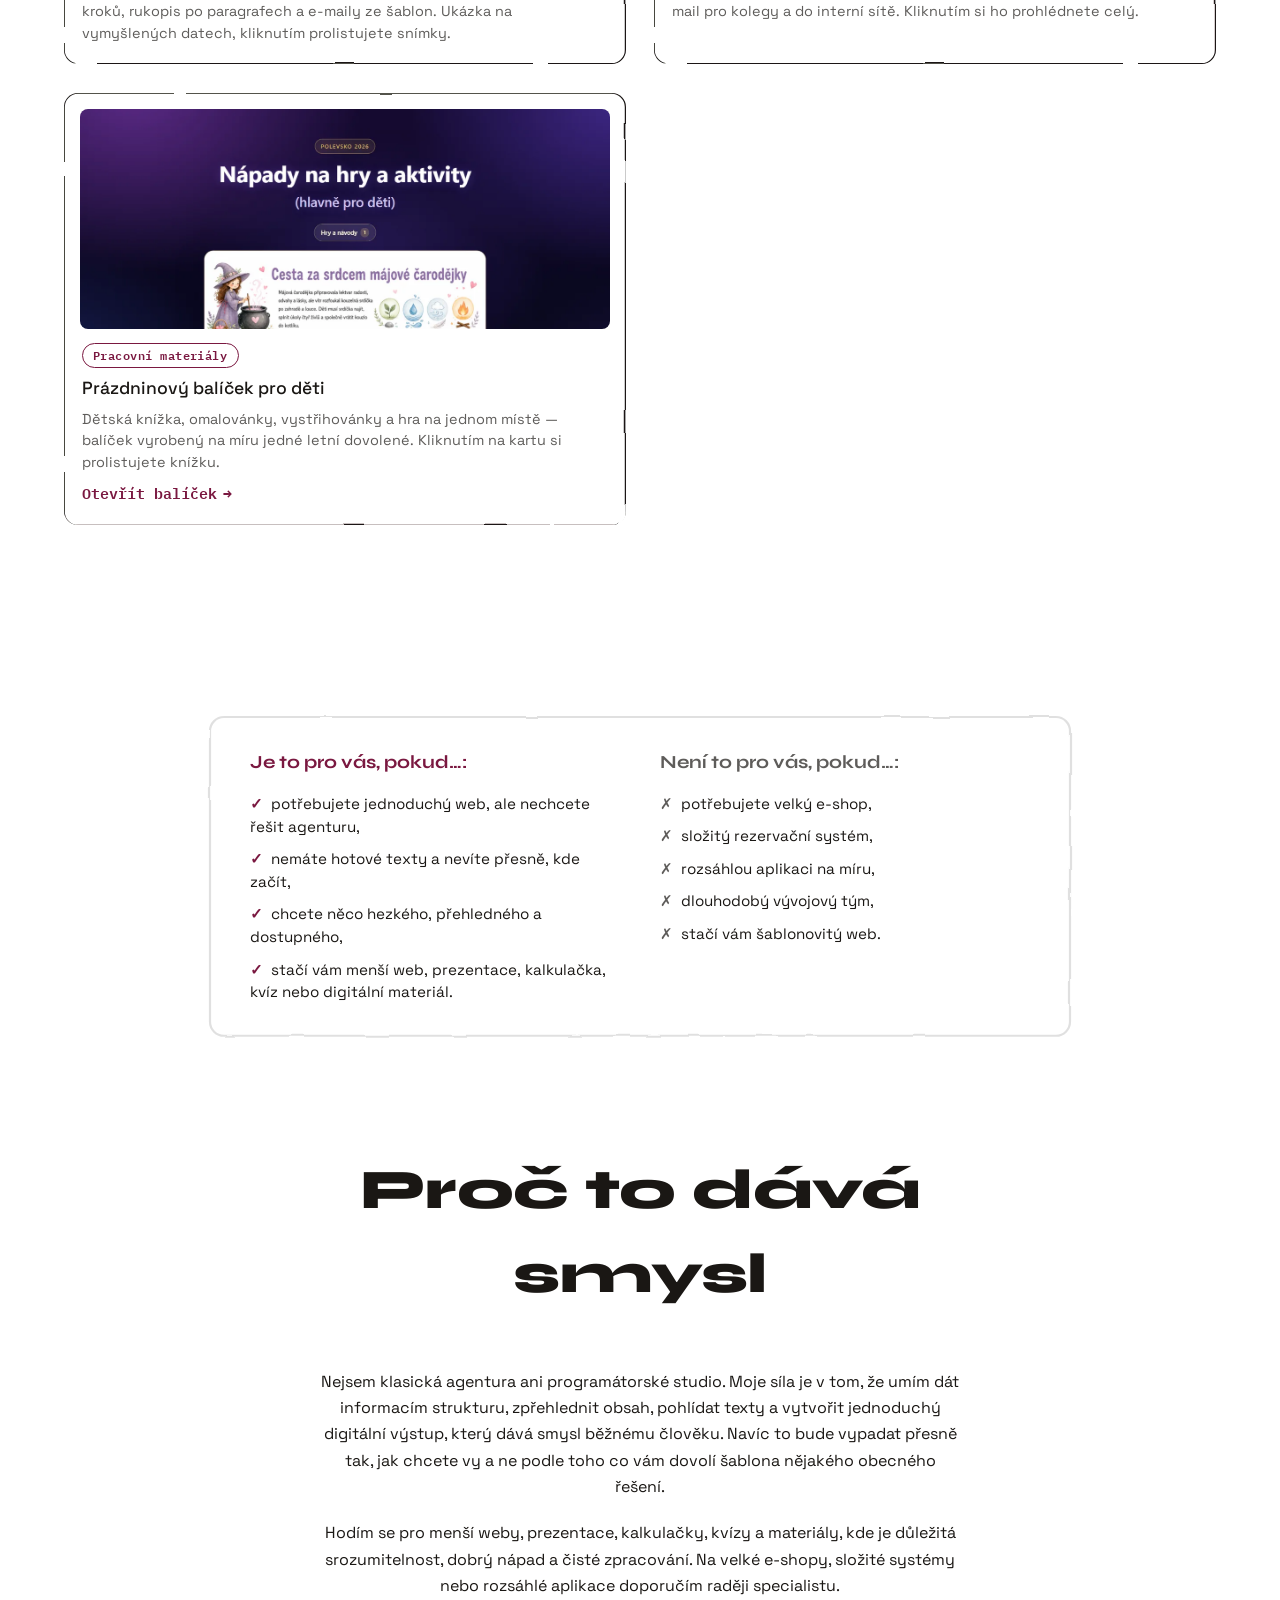
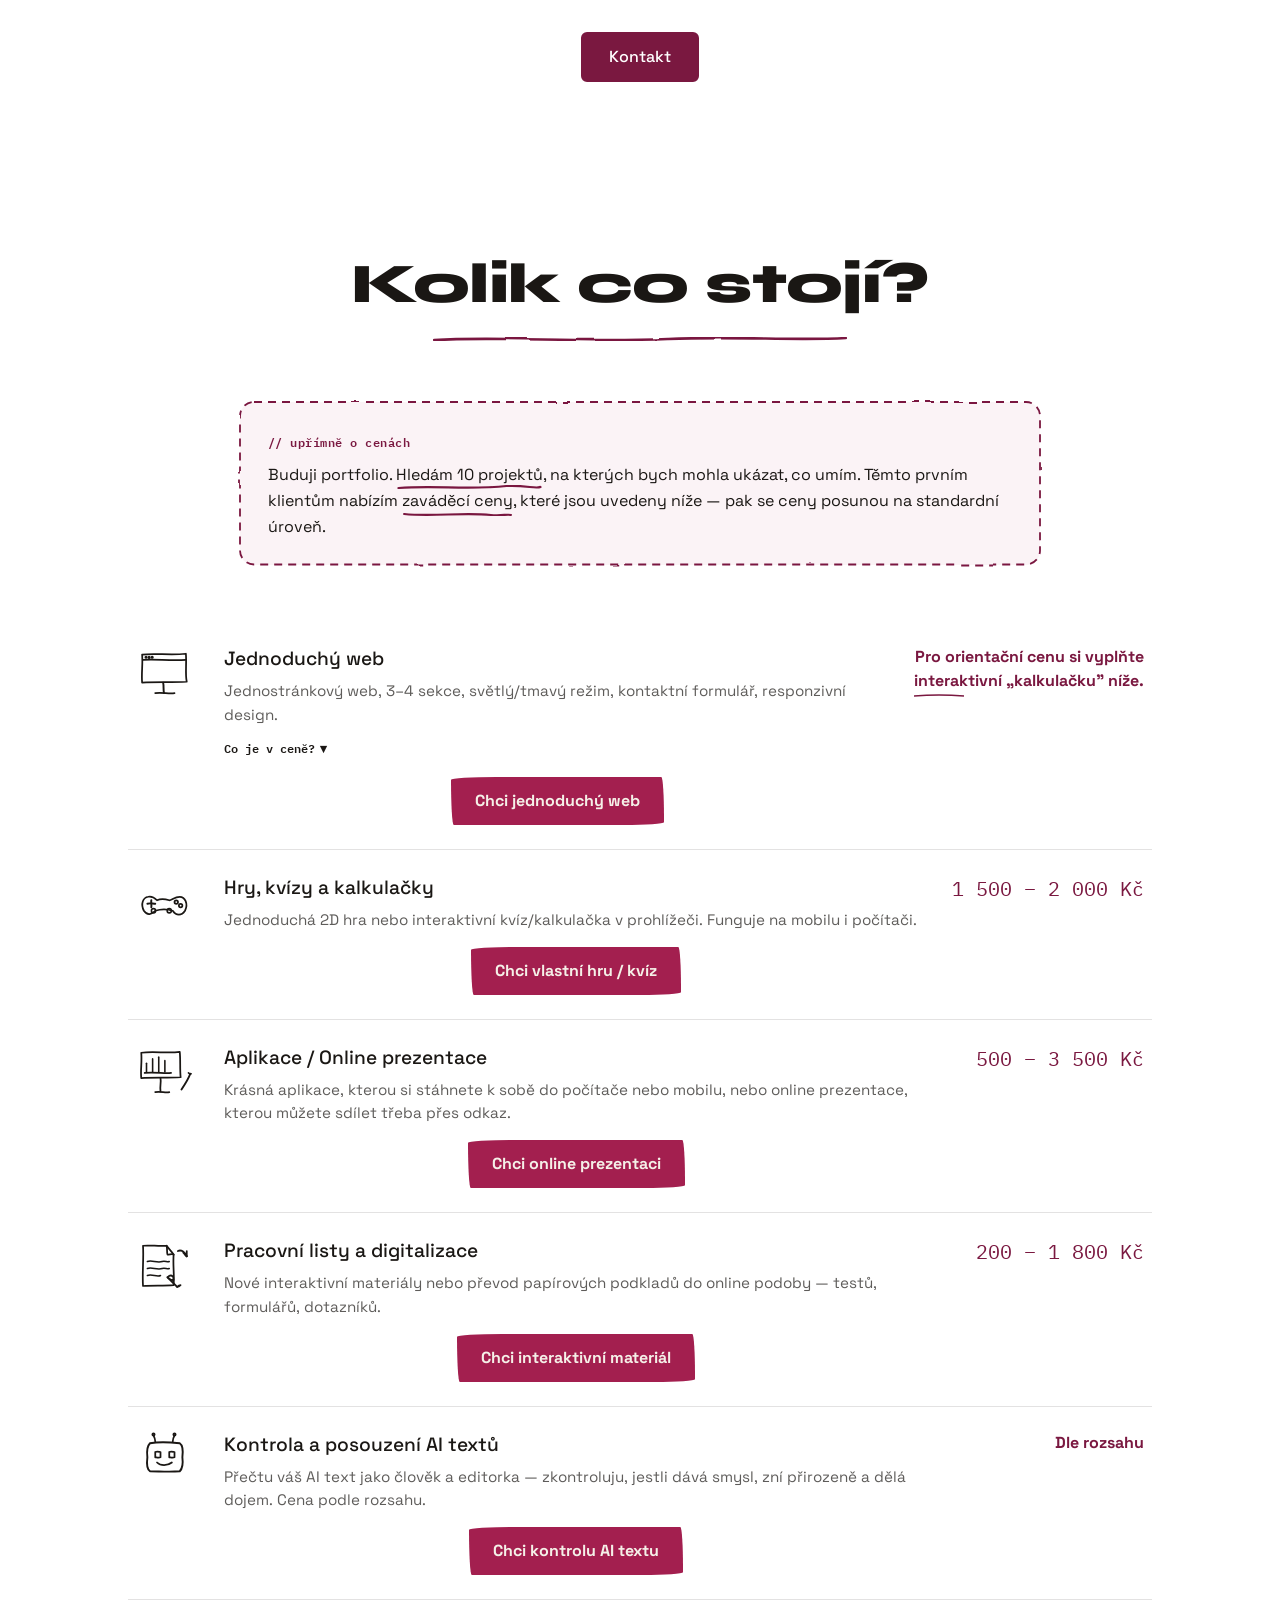
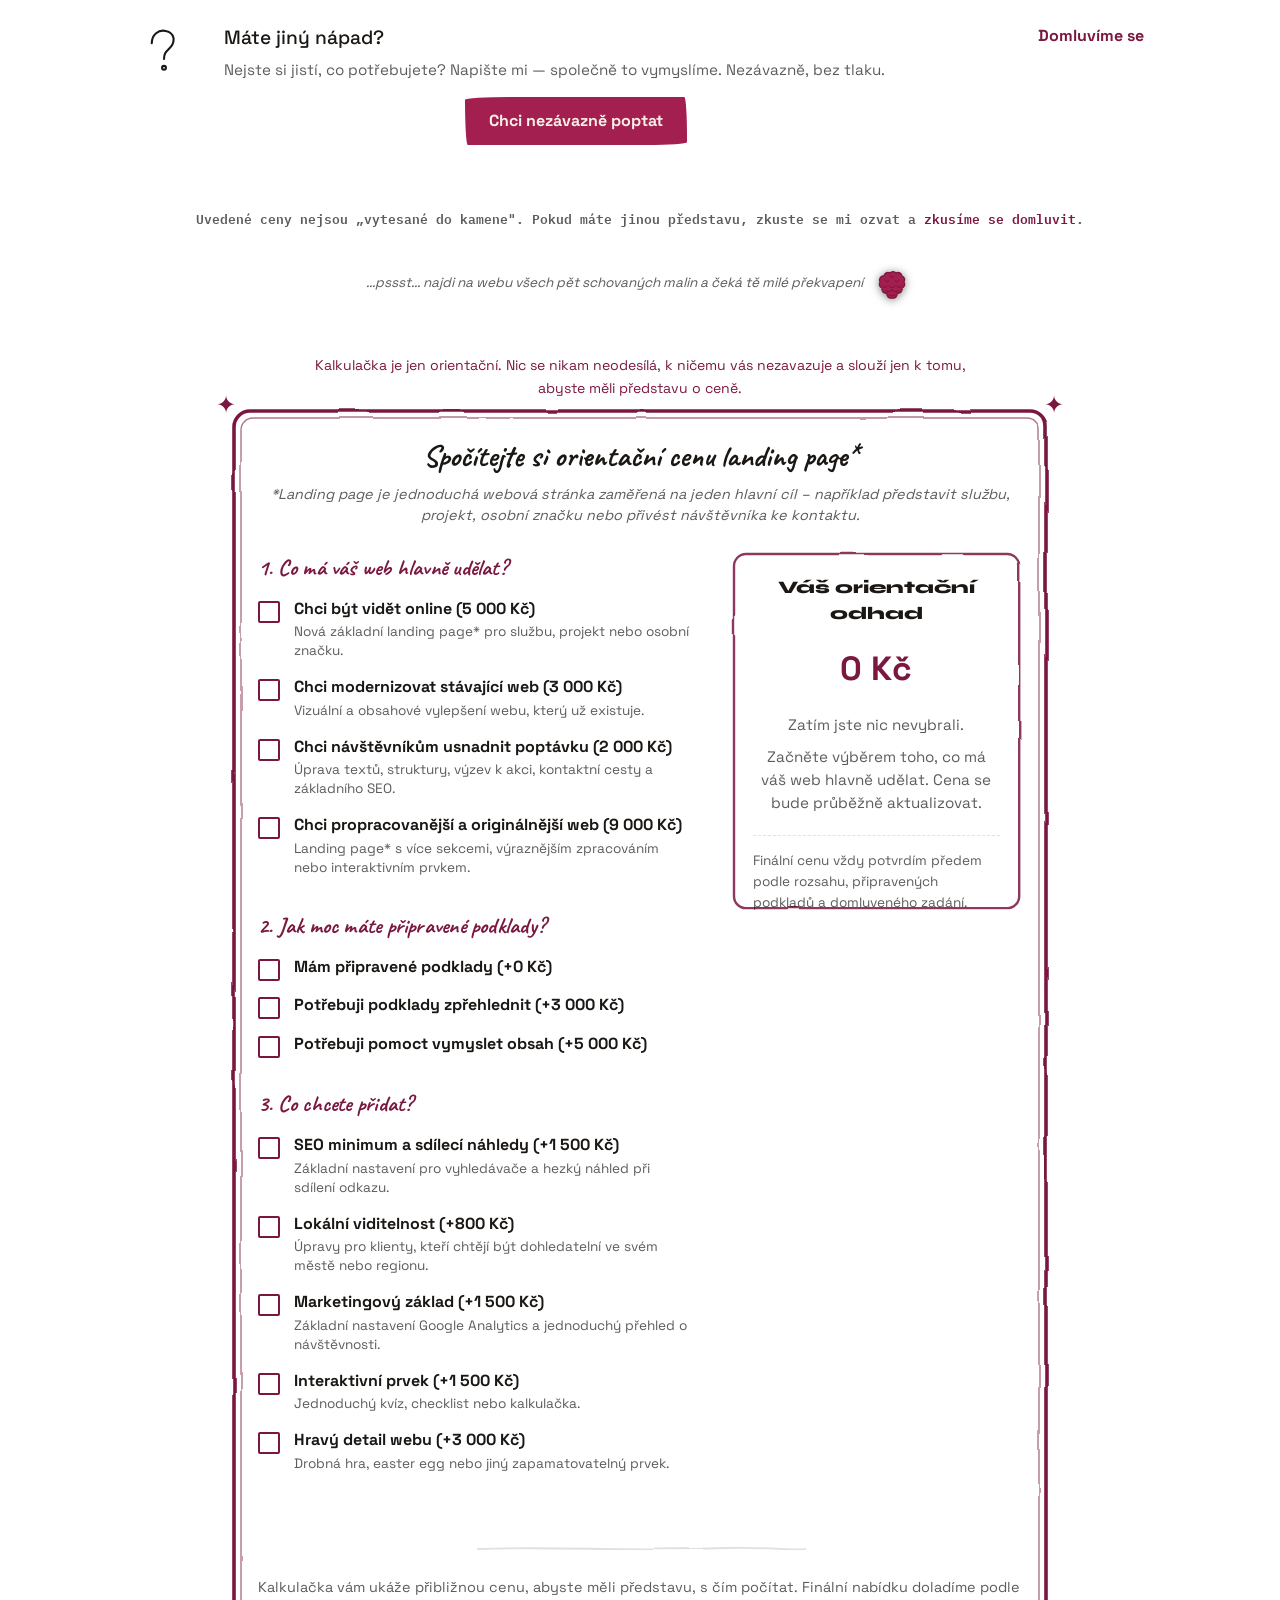
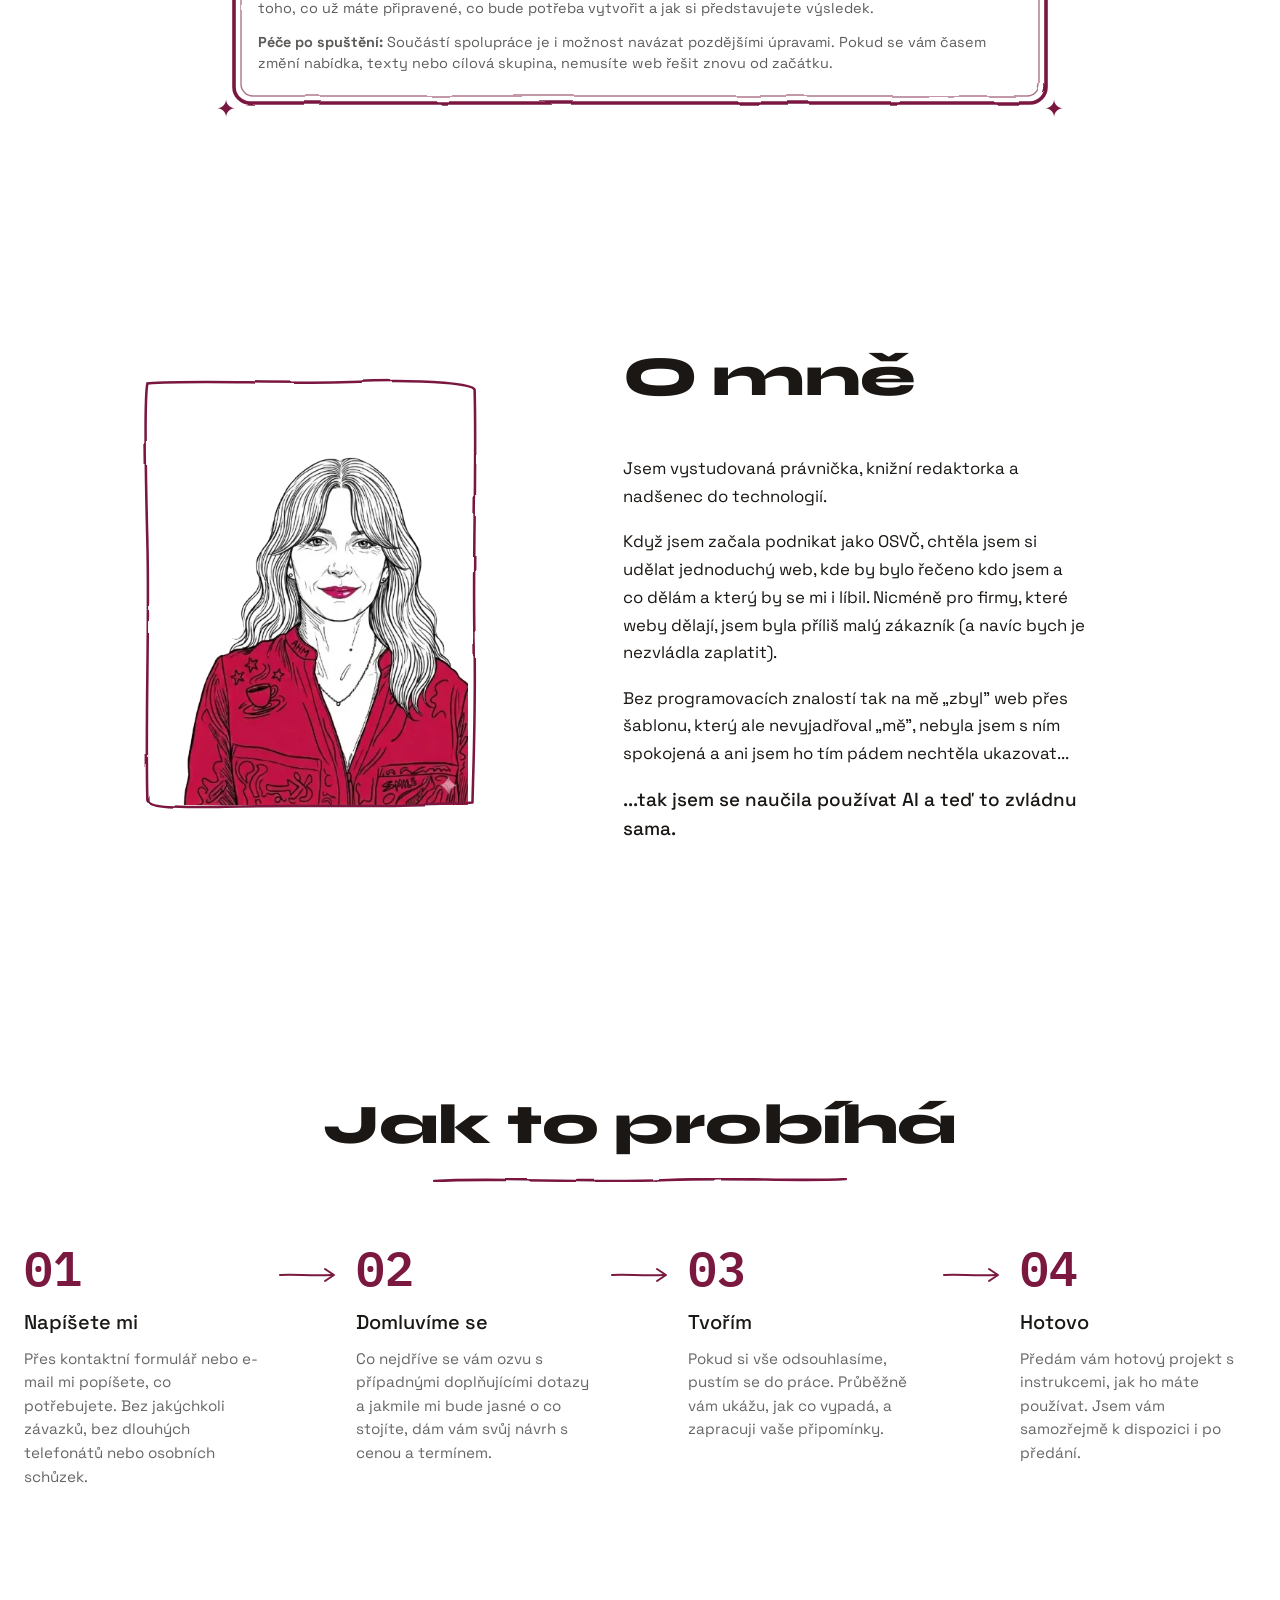
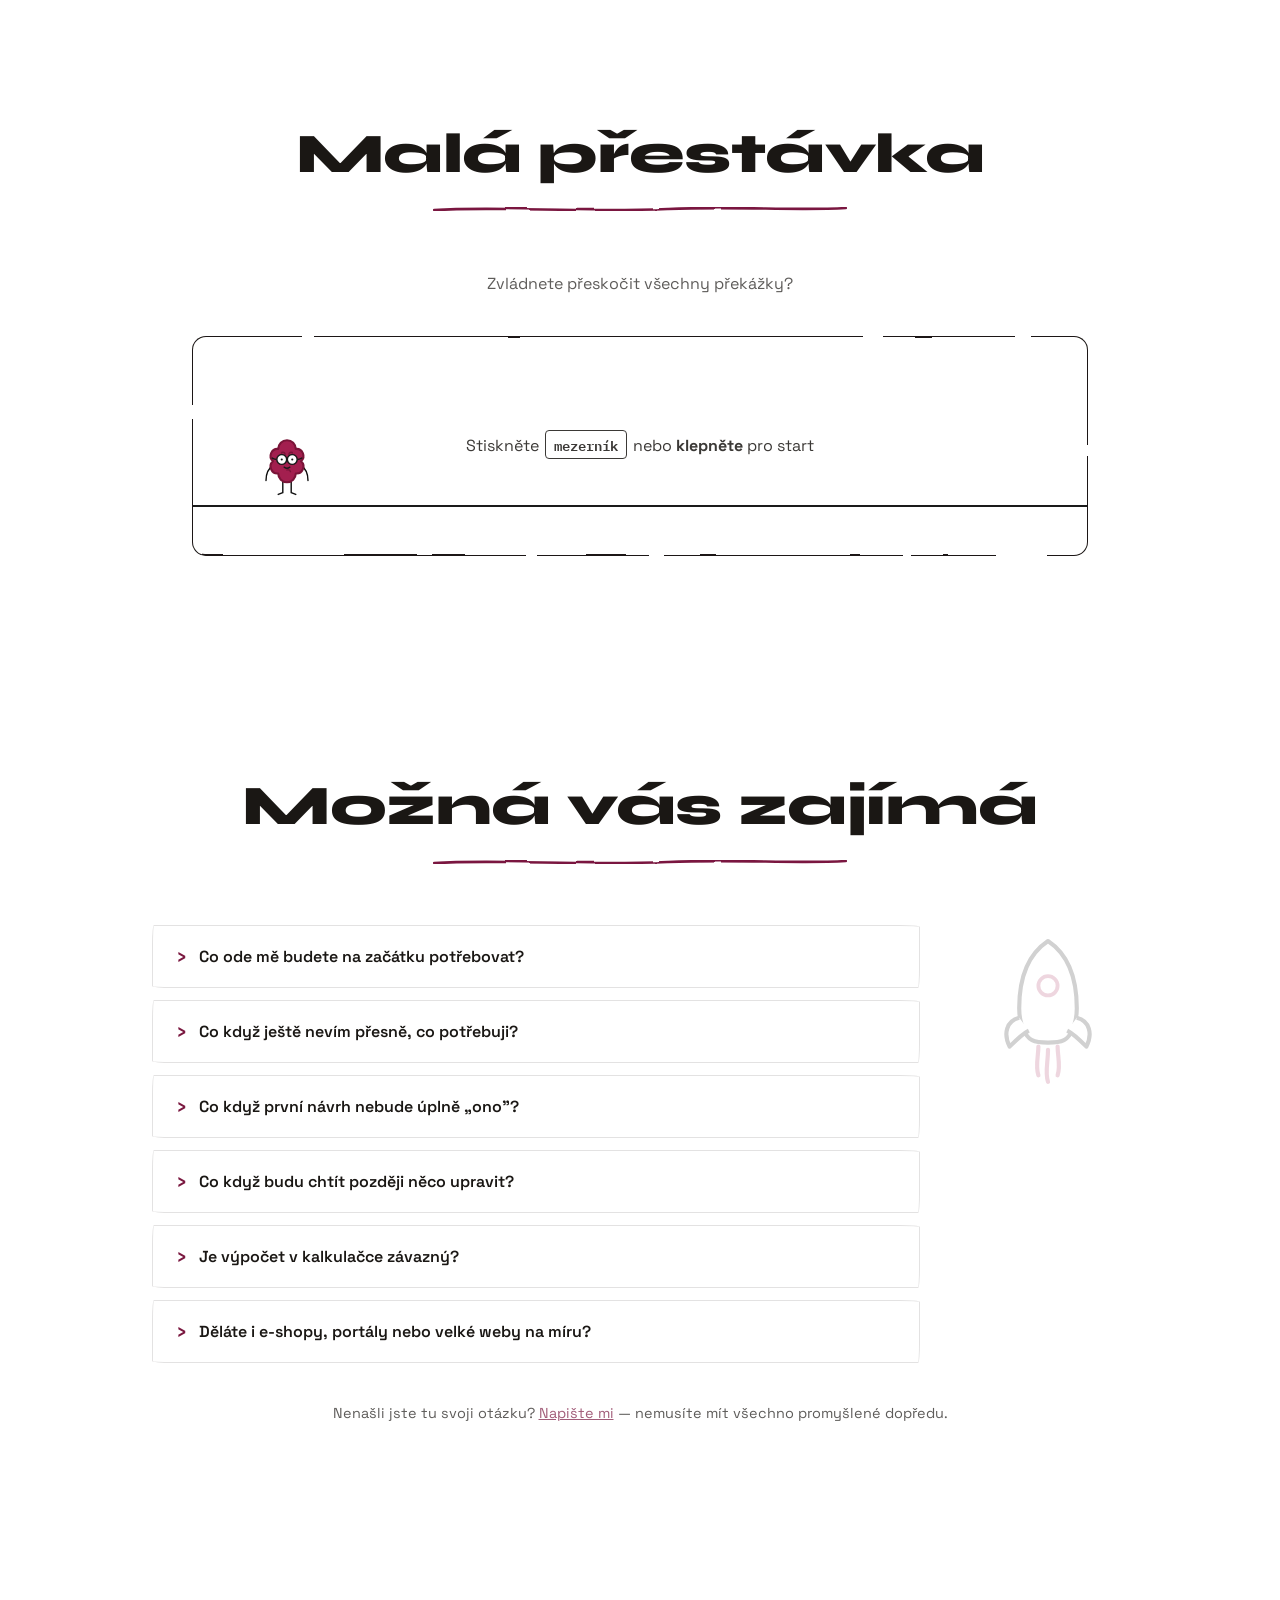
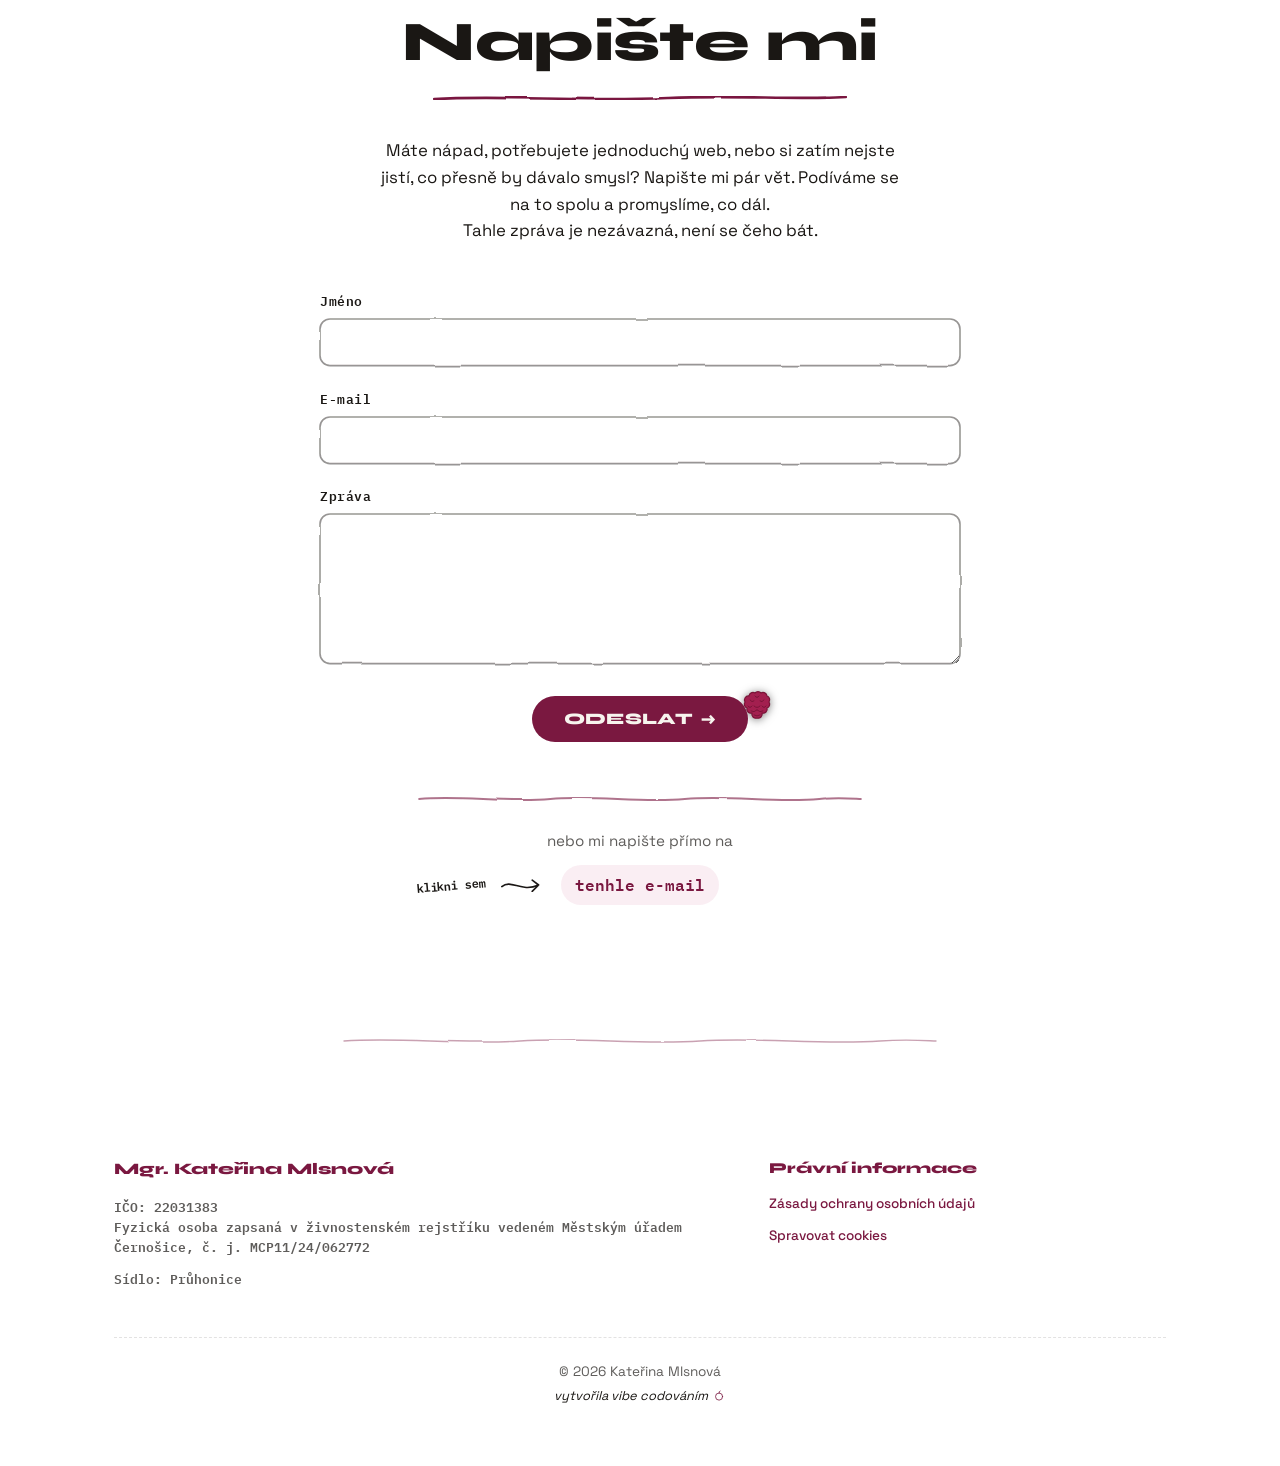
==== commit 12f1dd9b: "Pohyb B: terminál v hero po zadání nakreslí malý web Po prvním příkazu se pod terminálem během ~1,9 " ====
--- a/index.html
+++ b/index.html
@@ -223,6 +223,21 @@
               </div>
             </div>
           </div>
+          <div class="hero-build is-pending" aria-hidden="true">
+            <svg viewBox="0 0 460 300" xmlns="http://www.w3.org/2000/svg">
+              <path class="hb-s hb-draw" pathLength="1" filter="url(#rough)" d="M14,6 H446 Q454,6 454,14 V286 Q454,294 446,294 H14 Q6,294 6,286 V14 Q6,6 14,6 Z"/>
+              <path class="hb-s hb-draw" pathLength="1" d="M6,36 H454"/>
+              <g class="hb-pop"><circle class="hb-s" cx="26" cy="21" r="5"/><circle class="hb-s" cx="44" cy="21" r="5"/><circle class="hb-s" cx="62" cy="21" r="5"/></g>
+              <rect class="hb-a hb-pop" x="36" y="66" width="230" height="26" rx="4"/>
+              <rect class="hb-soft hb-pop" x="300" y="62" width="122" height="120" rx="10"/>
+              <path class="hb-s hb-draw" pathLength="1" filter="url(#rough)" d="M318,160 C340,110 360,130 372,104 C384,84 396,118 406,96"/>
+              <path class="hb-s hb-draw" pathLength="1" d="M36,118 H262"/>
+              <path class="hb-s hb-draw" pathLength="1" d="M36,138 H240"/>
+              <path class="hb-s hb-draw" pathLength="1" d="M36,158 H214"/>
+              <g class="hb-pop"><rect class="hb-s" x="36" y="196" width="128" height="38" rx="5" filter="url(#rough)"/><rect class="hb-a" x="48" y="211" width="104" height="8" rx="4"/></g>
+              <path class="hb-s hb-draw" pathLength="1" d="M36,260 H140 M170,260 H274 M304,260 H420"/>
+            </svg>
+          </div>
 
         </div>
       </div>
--- a/style.css
+++ b/style.css
@@ -484,7 +484,7 @@
   width: 100%;
   max-width: 600px;
   margin: 2rem auto;
-  box-shadow: 0 10px 30px rgba(0,0,0,0.3);
+  box-shadow: -8px 8px 0 rgba(163, 31, 79, 0.2);
   overflow: hidden;
   text-align: left;
 }
@@ -661,7 +661,7 @@
   font-family: var(--font-body);
   font-weight: 600;
   font-size: 1rem;
-  box-shadow: 0 8px 24px rgba(163, 31, 79, 0.35);
+  box-shadow: -5px 5px 0 rgba(26, 23, 20, 0.18);
   opacity: 0;
   pointer-events: none;
   transition: opacity 0.3s ease, transform 0.3s ease;
@@ -3165,7 +3165,6 @@
   background-color: var(--bg);
   border-top: 2px solid var(--accent);
   padding: 20px 24px;
-  box-shadow: 0 -4px 24px rgba(0, 0, 0, 0.12);
 }
 
 .cookie-banner[hidden] {
@@ -3578,7 +3577,7 @@
   max-width: 340px;
   width: 100%;
   text-align: center;
-  box-shadow: 0 20px 60px rgba(0, 0, 0, 0.35);
+  box-shadow: -8px 8px 0 rgba(163, 31, 79, 0.2);
 }
 .hero-malina-modal__img {
   display: block;
@@ -3637,7 +3636,7 @@
   max-width: 380px;
   width: 100%;
   text-align: center;
-  box-shadow: 0 20px 60px rgba(0, 0, 0, 0.35);
+  box-shadow: -8px 8px 0 rgba(163, 31, 79, 0.2);
 }
 
 .egg-modal__title {
@@ -3825,7 +3824,7 @@
   padding: 5px 15px;
   cursor: pointer;
   border-radius: 255px 15px 225px 15px / 15px 225px 15px 255px;
-  transition: all 0.2s ease;
+  transition: background-color 0.2s ease, color 0.2s ease, transform 0.2s ease;
   font-family: var(--font-body);
 }
 
@@ -4857,3 +4856,68 @@
   white-space: nowrap;
   border: 0;
 }
+
+/* ============================================
+   Pohyb a odezva (návrh „Malina v pohybu", 2026-10)
+   ============================================ */
+
+:root {
+  --ease-out-strong: cubic-bezier(0.23, 1, 0.32, 1);
+  --ease-in-out-strong: cubic-bezier(0.77, 0, 0.175, 1);
+}
+
+/* Odezva na stisk — samostatná vlastnost `scale`, aby nepřebila existující transform/transition */
+.hero-bio-cta__btn:active,
+.hero-cta__btn:active,
+.skill-card__cta:active,
+.shelf-demo-btn:active,
+.work-card__cta:active,
+.lightbox__cta:active,
+.pricing-row__cta-btn:active,
+.why__cta:active,
+.contact__submit:active,
+.calc-reset-btn:active,
+.cookie-btn:active,
+.email-reveal-btn:active,
+.hero-malina-modal__btn:active,
+.egg-modal__btn:active,
+.doodle-btn-small:active,
+.theme-toggle:active {
+  scale: 0.97;
+}
+
+/* Hover zvednutí karet jen na zařízeních s myší (na dotyku se „zasekne") */
+@media (hover: none) {
+  .skill-card:hover {
+    transform: none;
+  }
+}
+
+/* Hero — terminál „postaví" malý web (jen desktop, na mobilu je terminál skrytý) */
+.hero-build {
+  width: 100%;
+  margin-top: 0.4rem;
+  color: var(--text);
+}
+.hero-build svg {
+  display: block;
+  width: 100%;
+  height: auto;
+  overflow: visible;
+}
+.hero-build .hb-s {
+  fill: none;
+  stroke: currentColor;
+  stroke-width: 2;
+  stroke-linecap: round;
+  stroke-linejoin: round;
+}
+.hero-build .hb-a { fill: var(--accent); }
+.hero-build .hb-soft { fill: var(--accent); fill-opacity: 0.12; }
+.hero-build.is-pending .hb-draw { stroke-dasharray: 1; stroke-dashoffset: 1; }
+.hero-build.is-pending .hb-pop { opacity: 0; }
+
+@media (max-width: 768px) {
+  .hero-build { display: none; }
+}
+
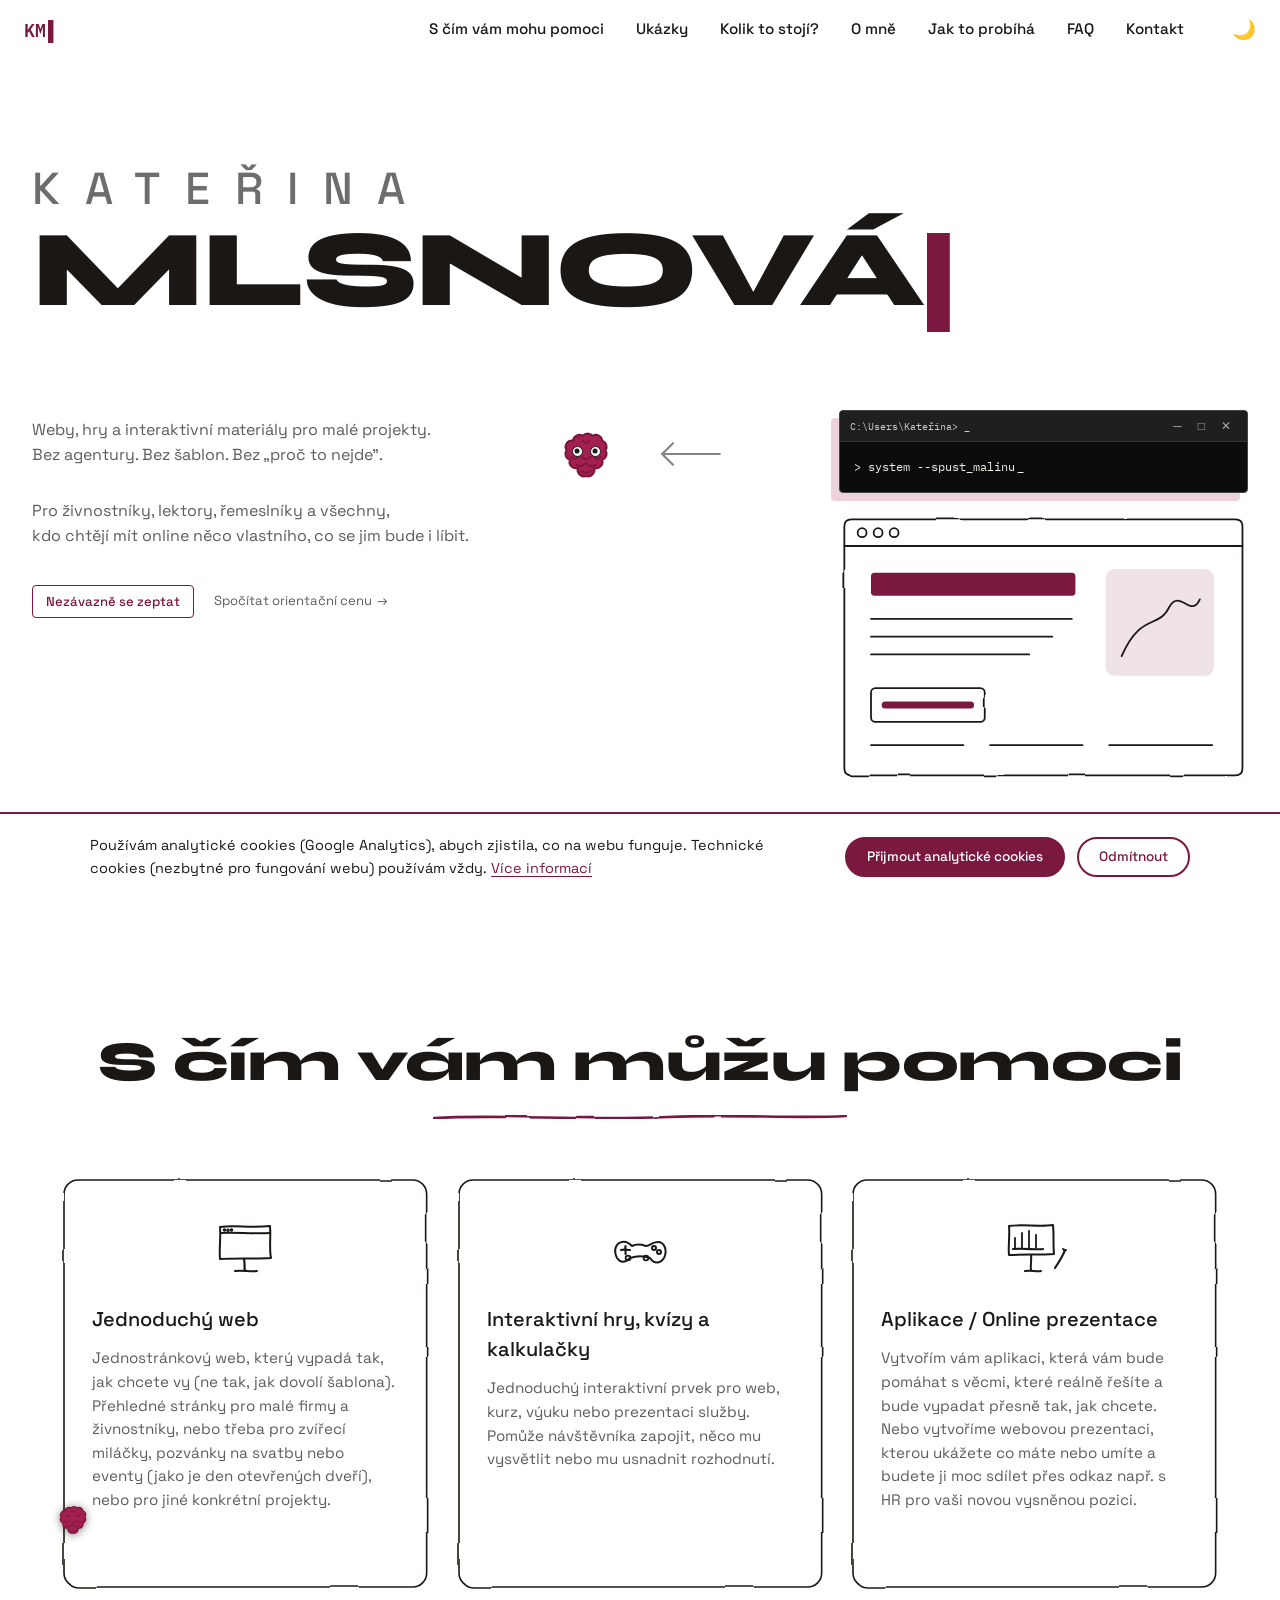
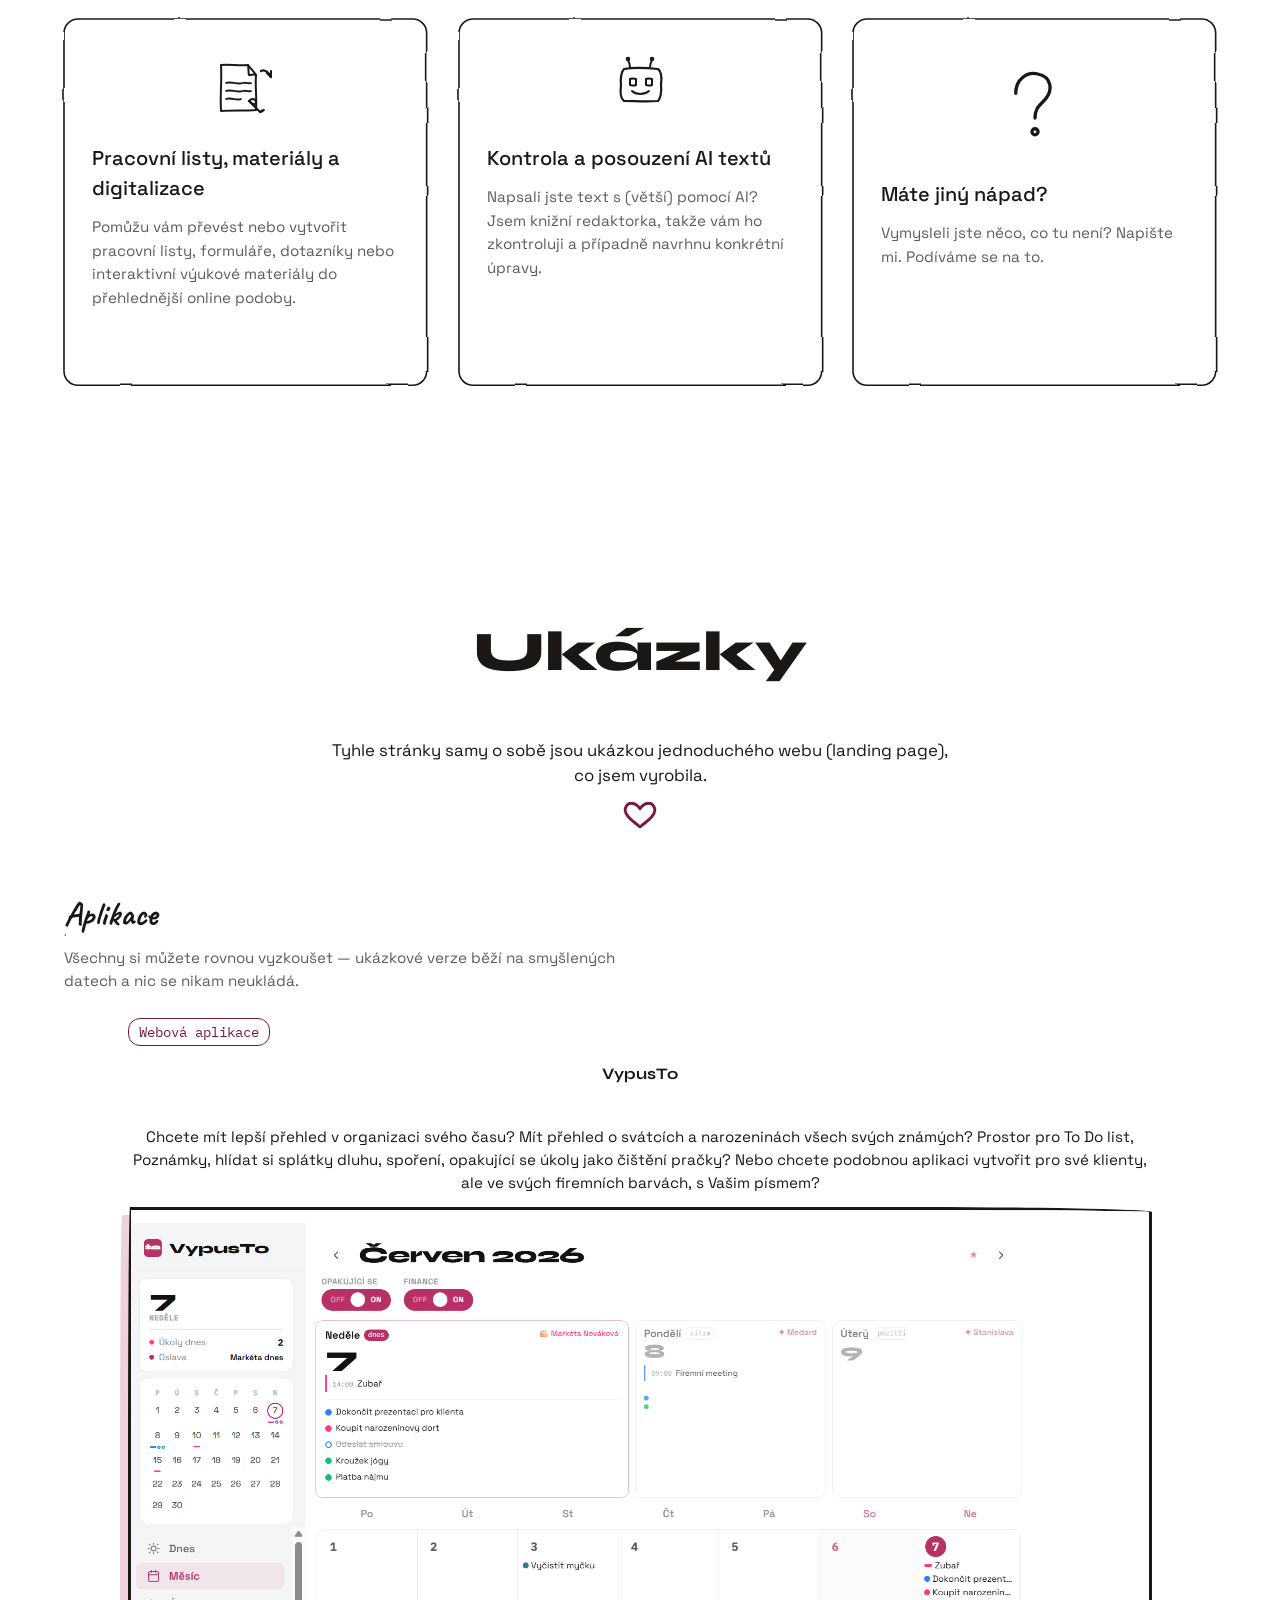
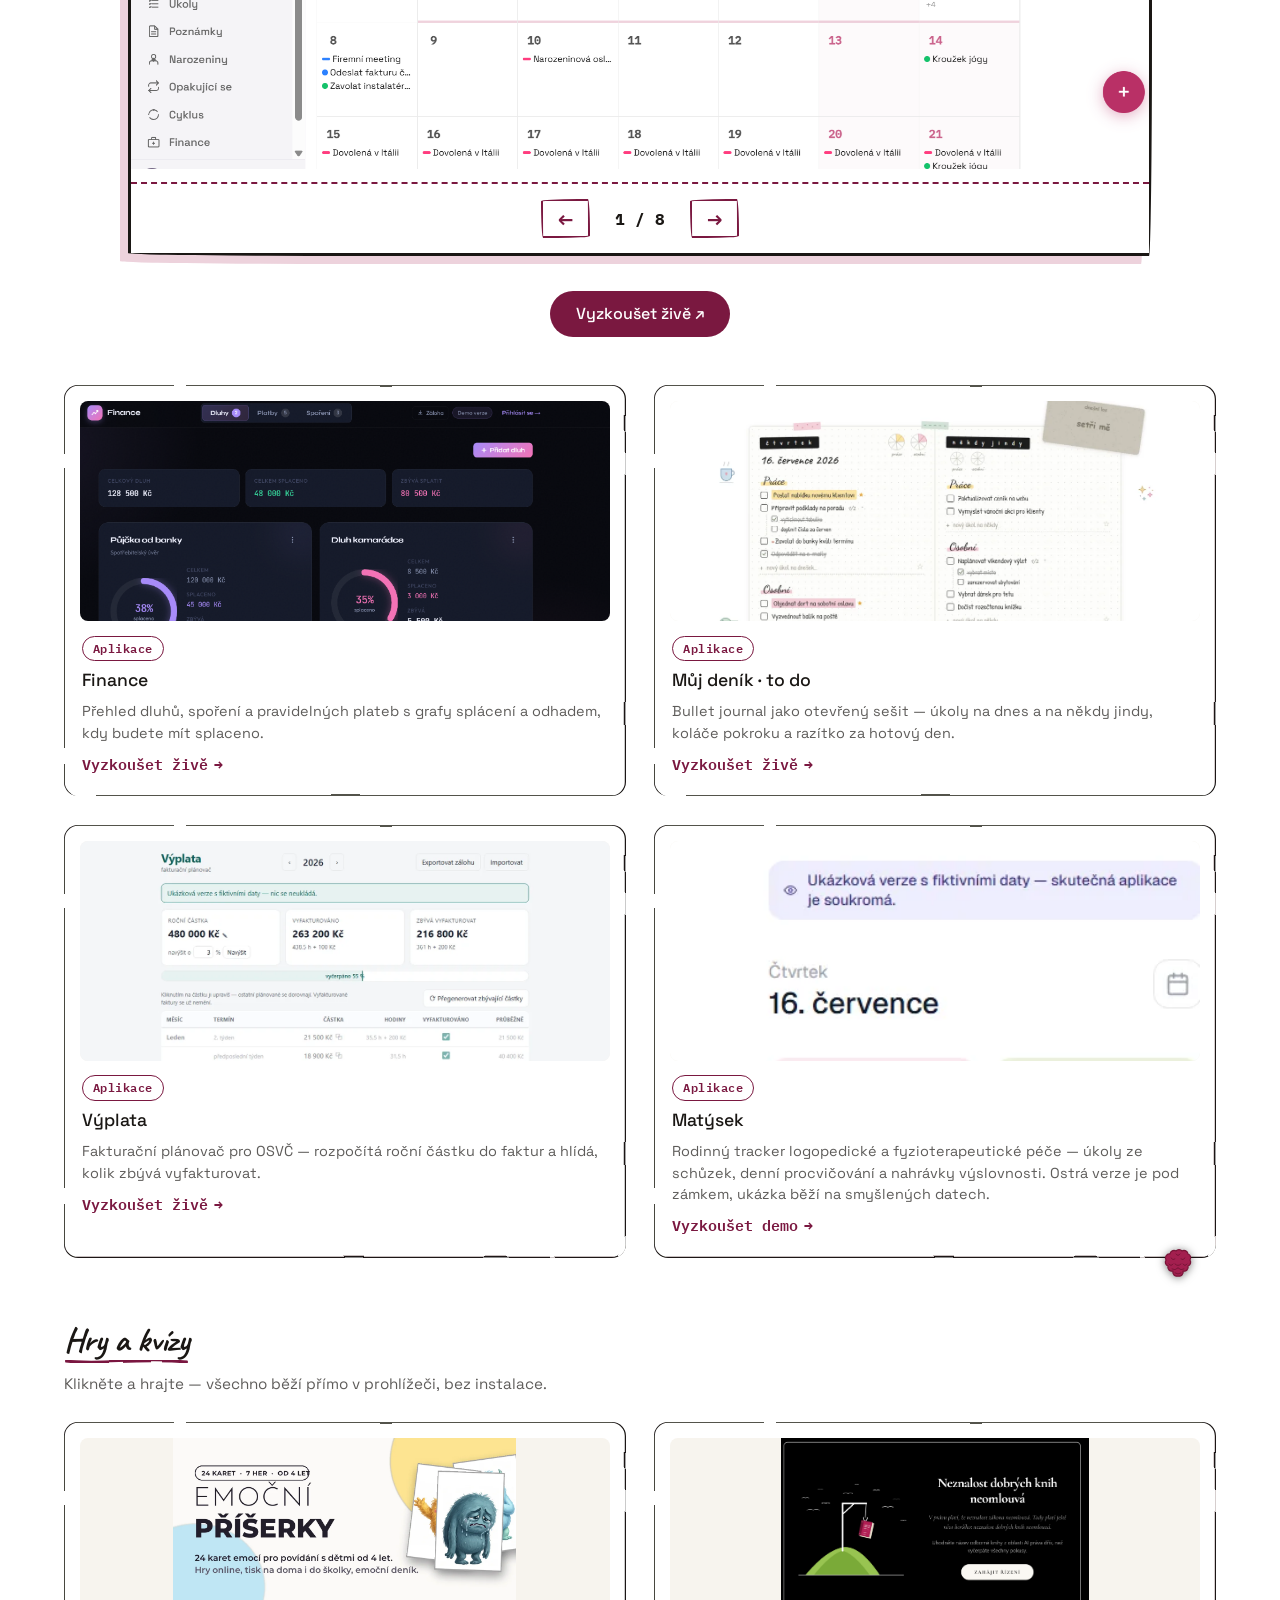
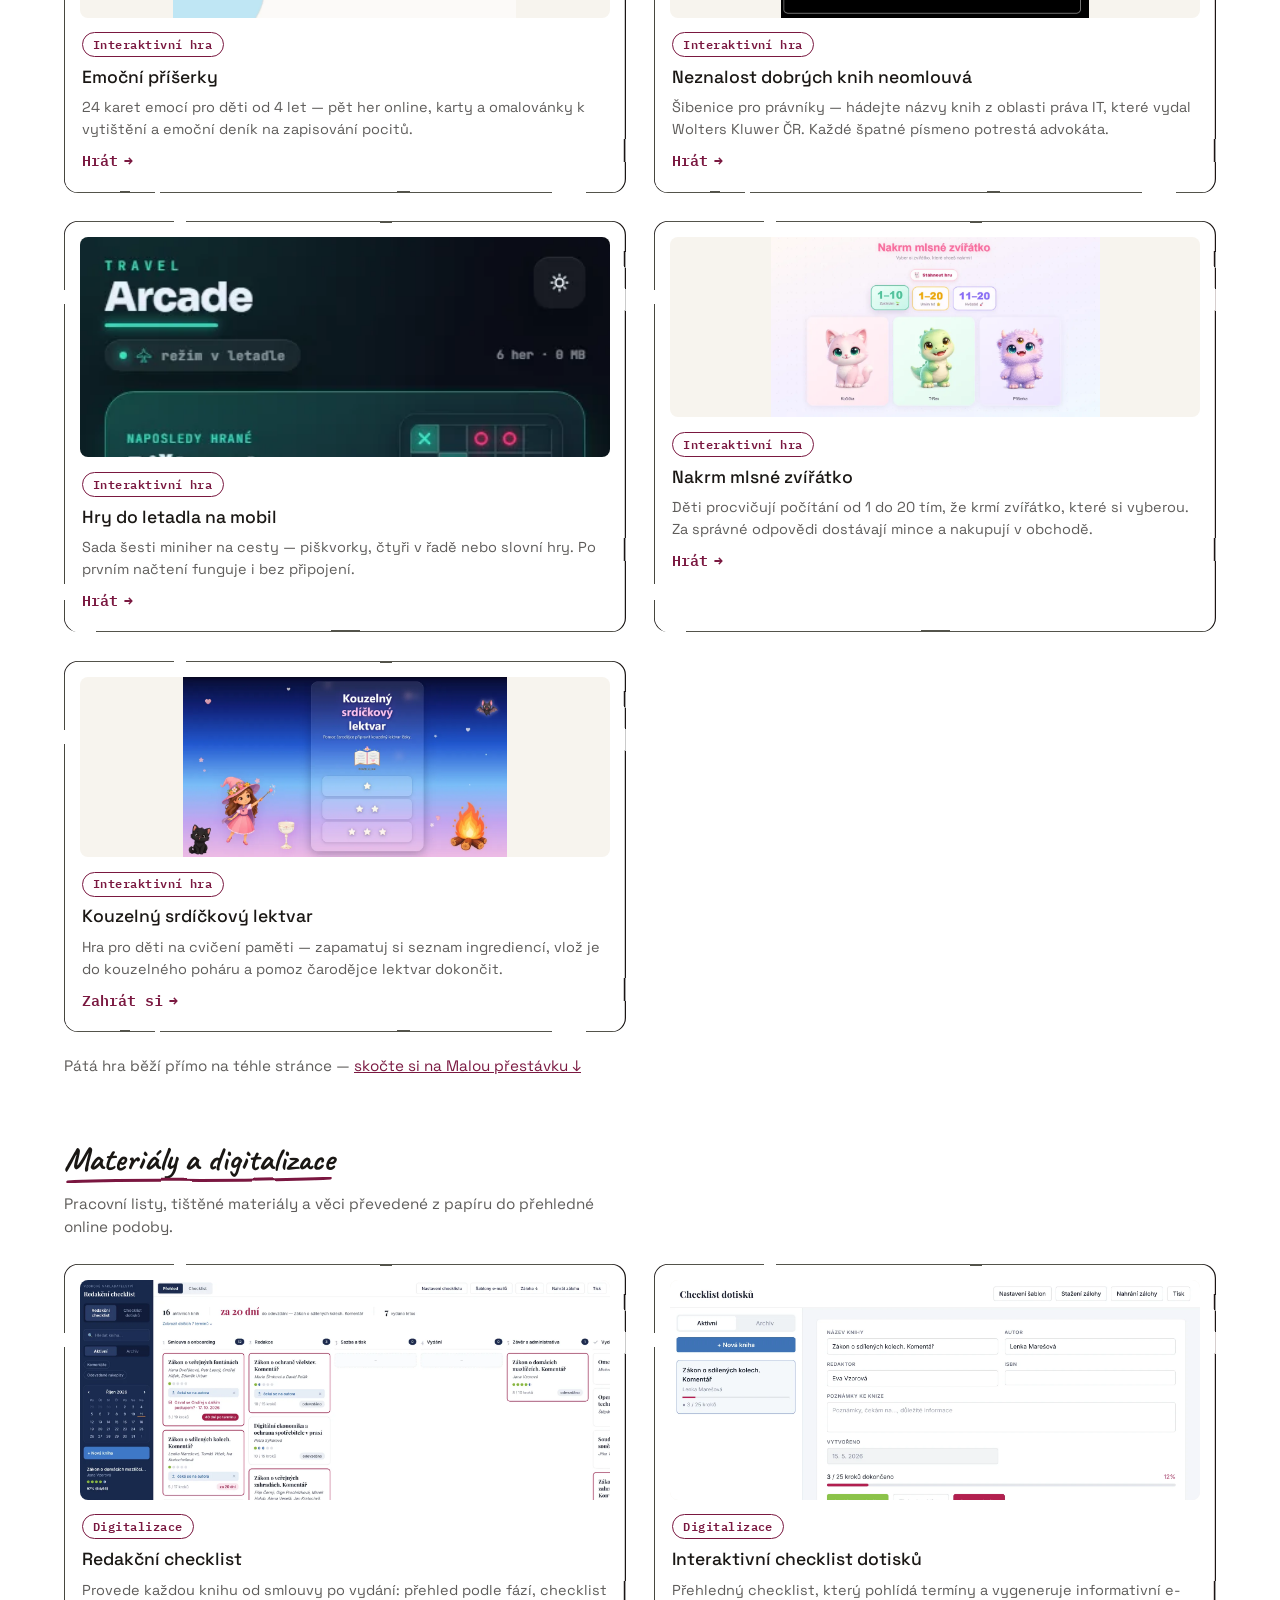
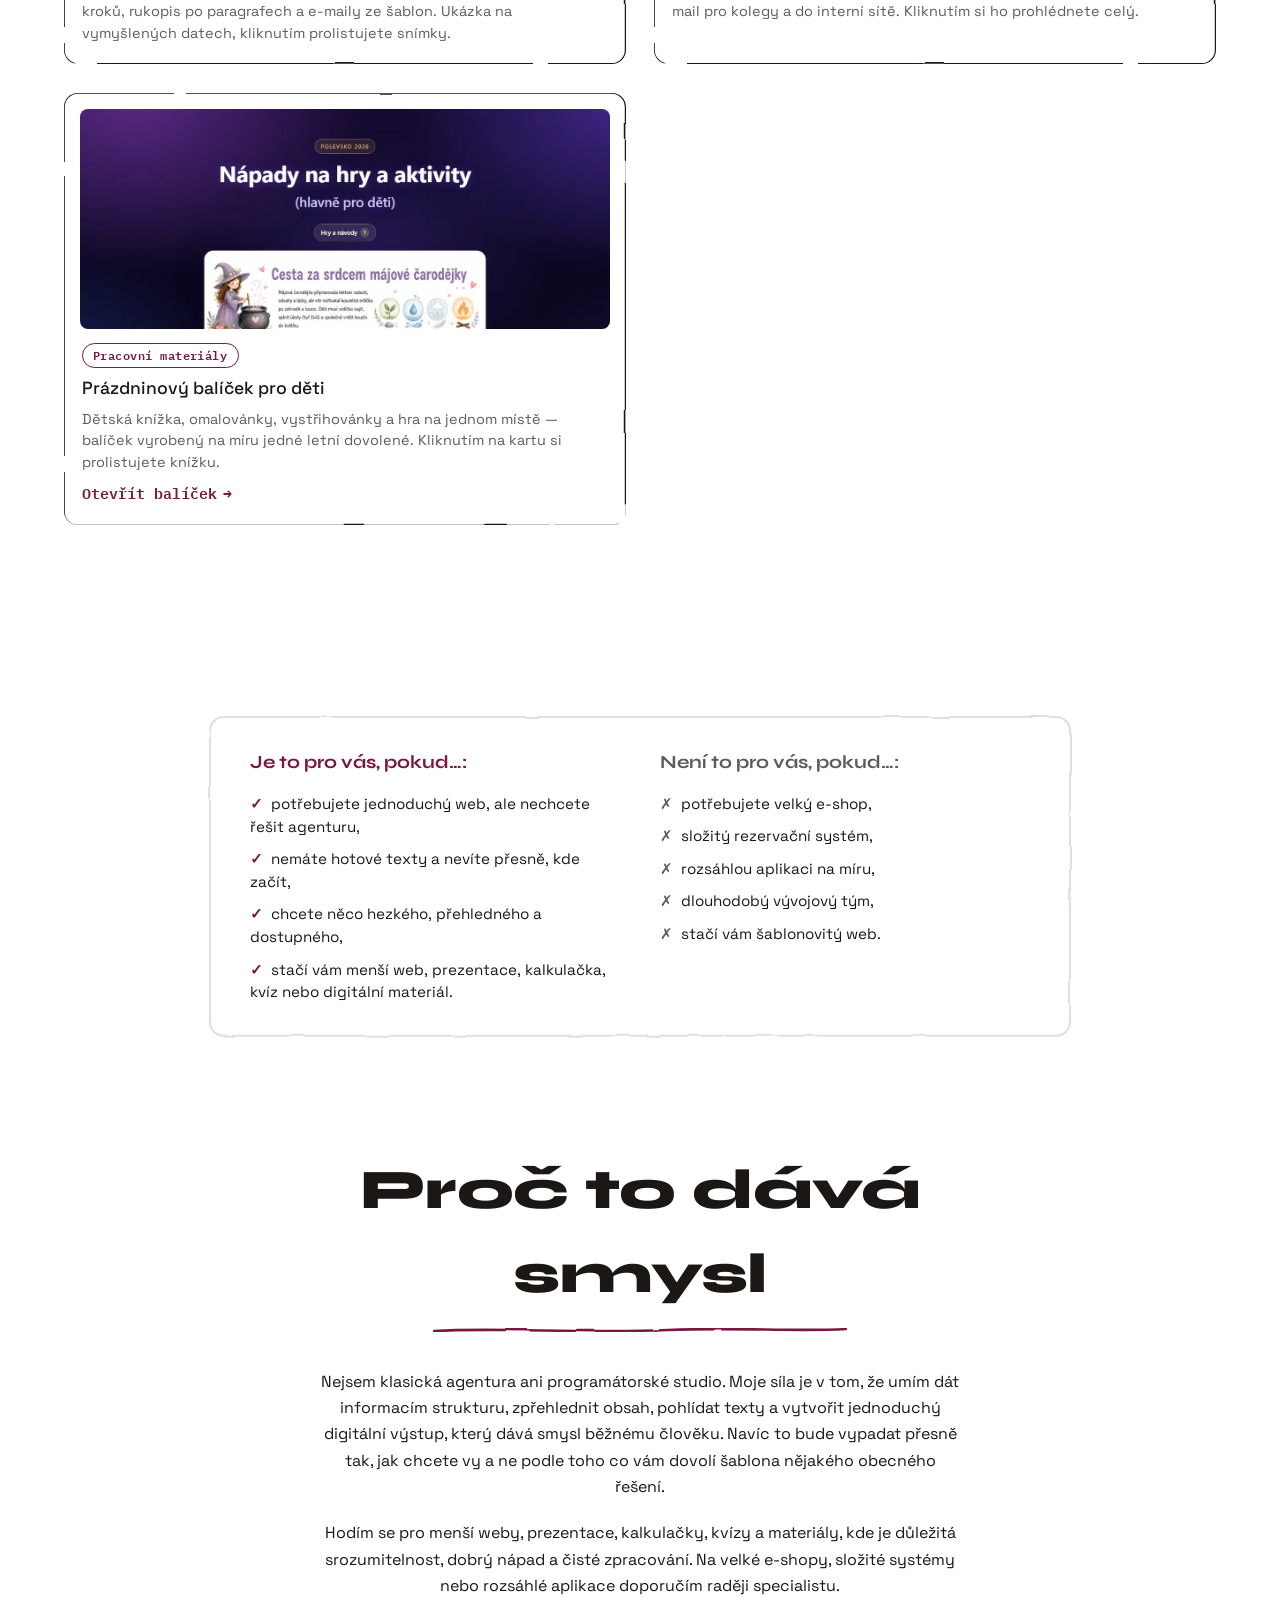
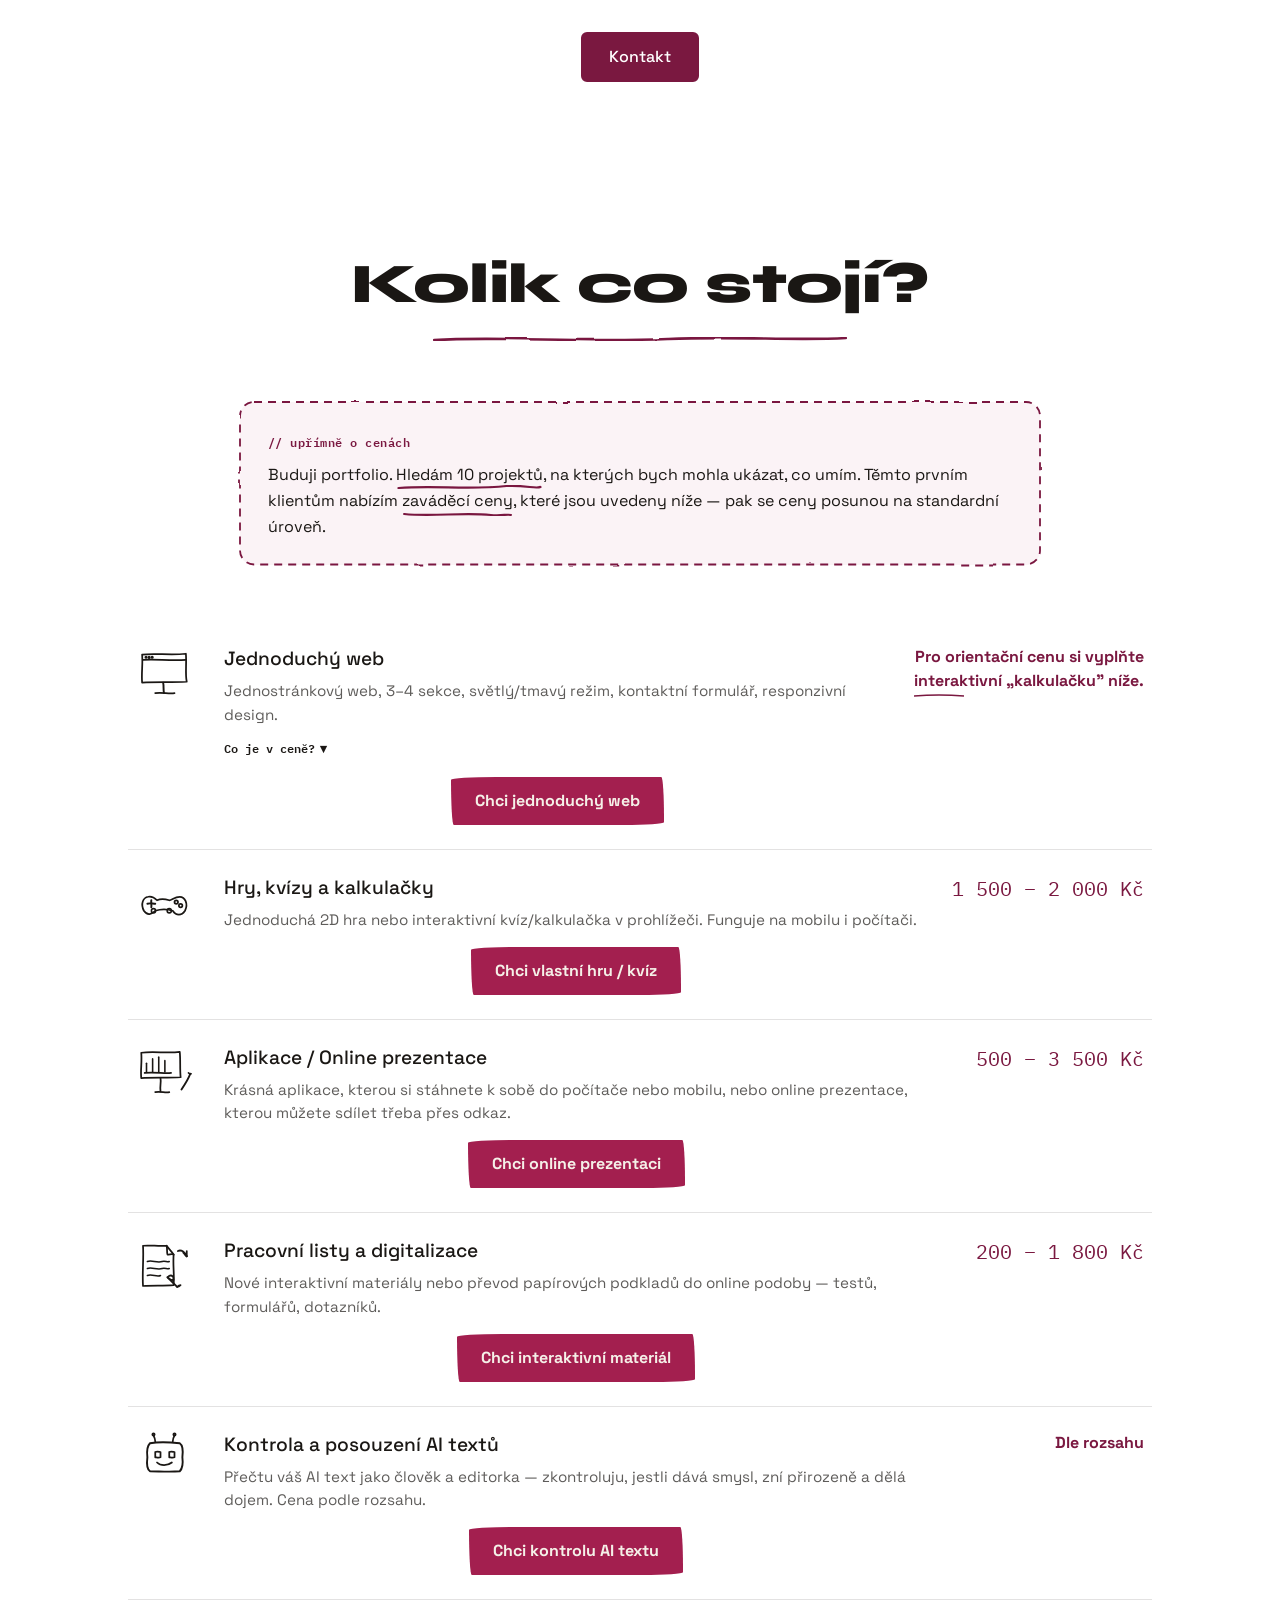
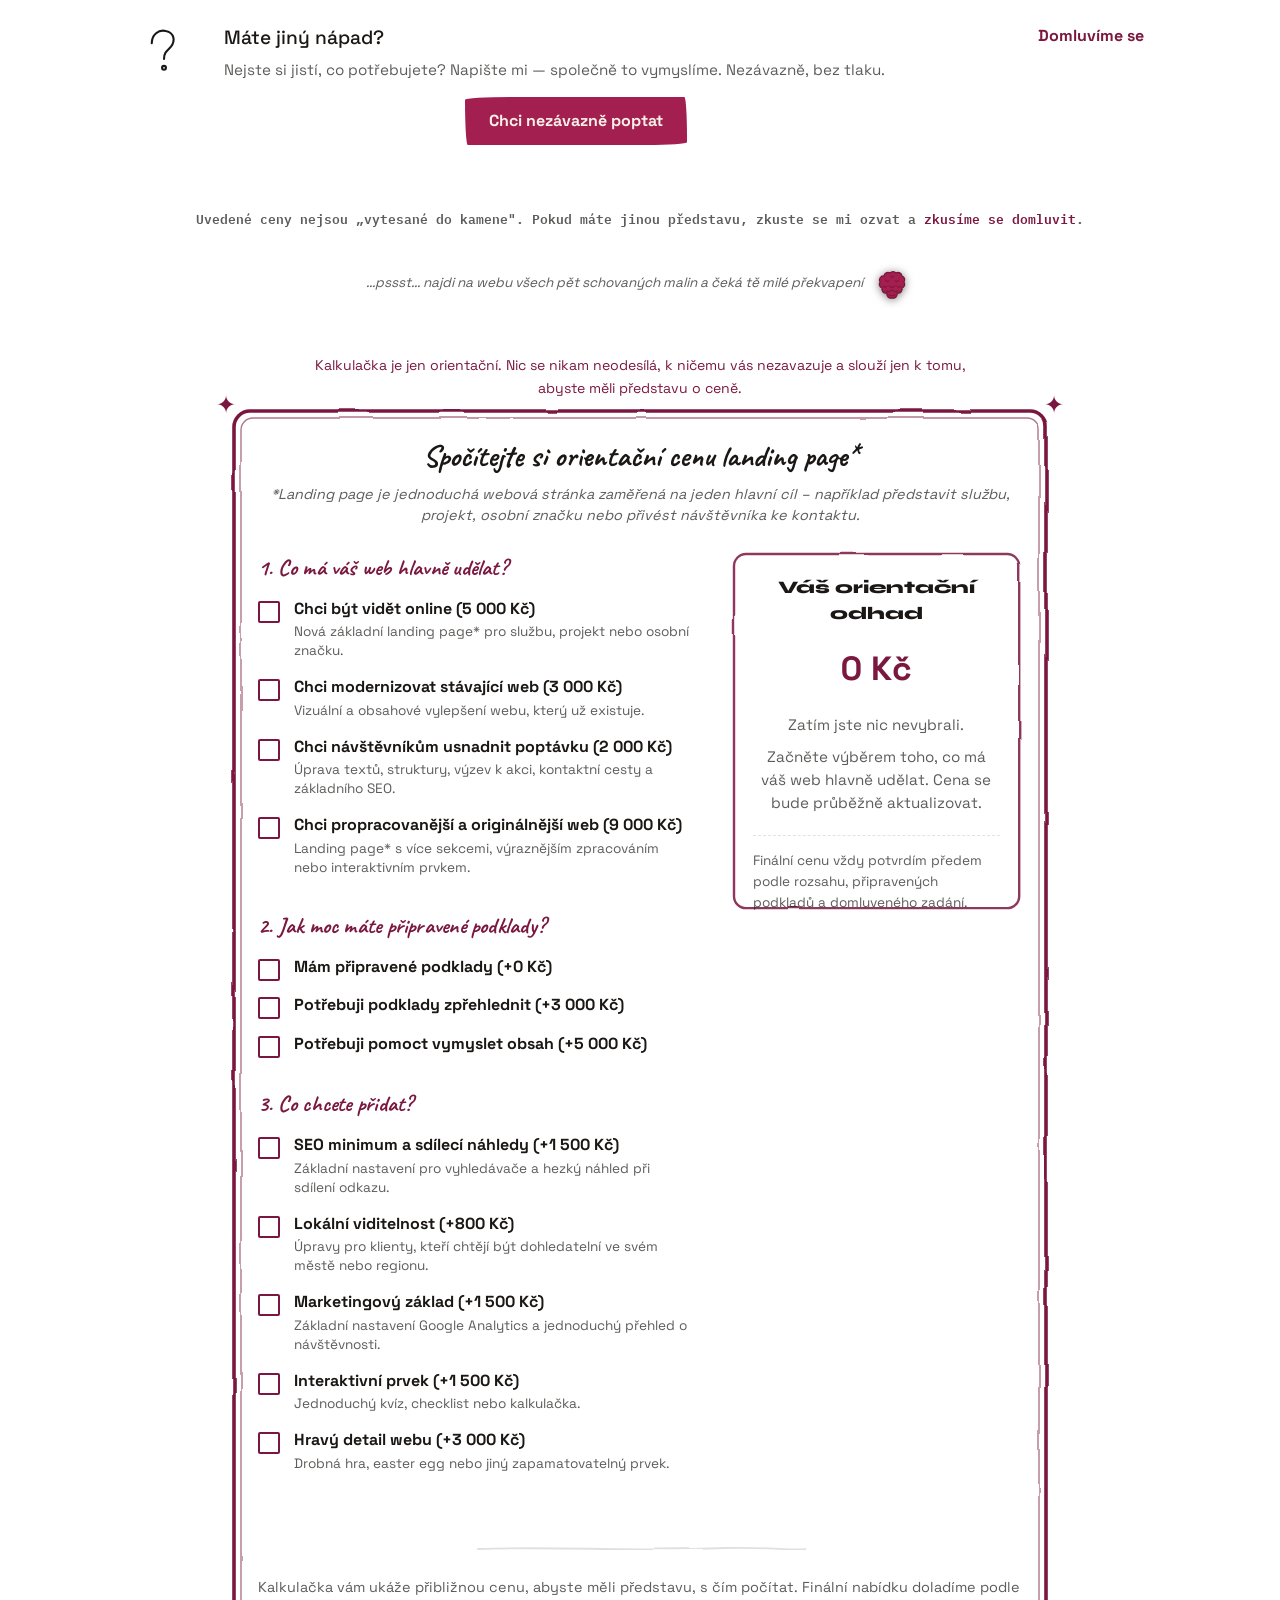
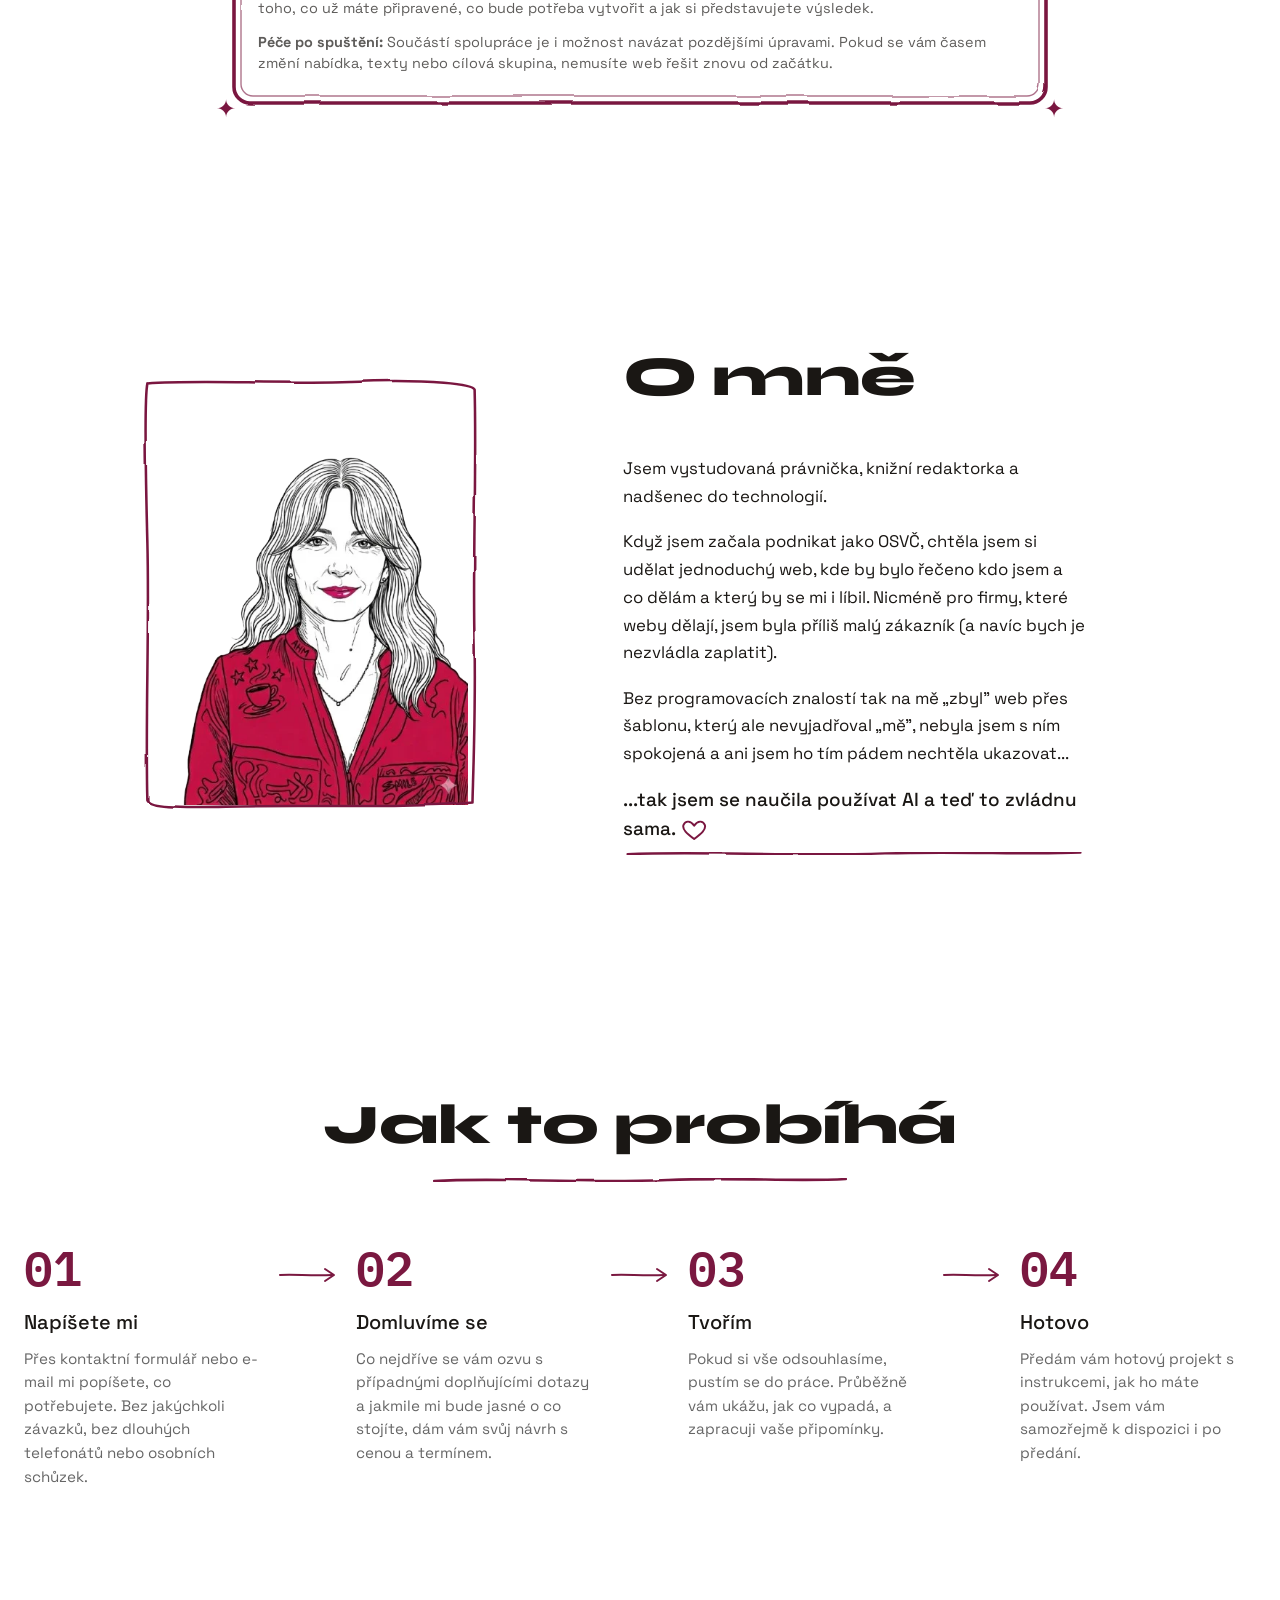
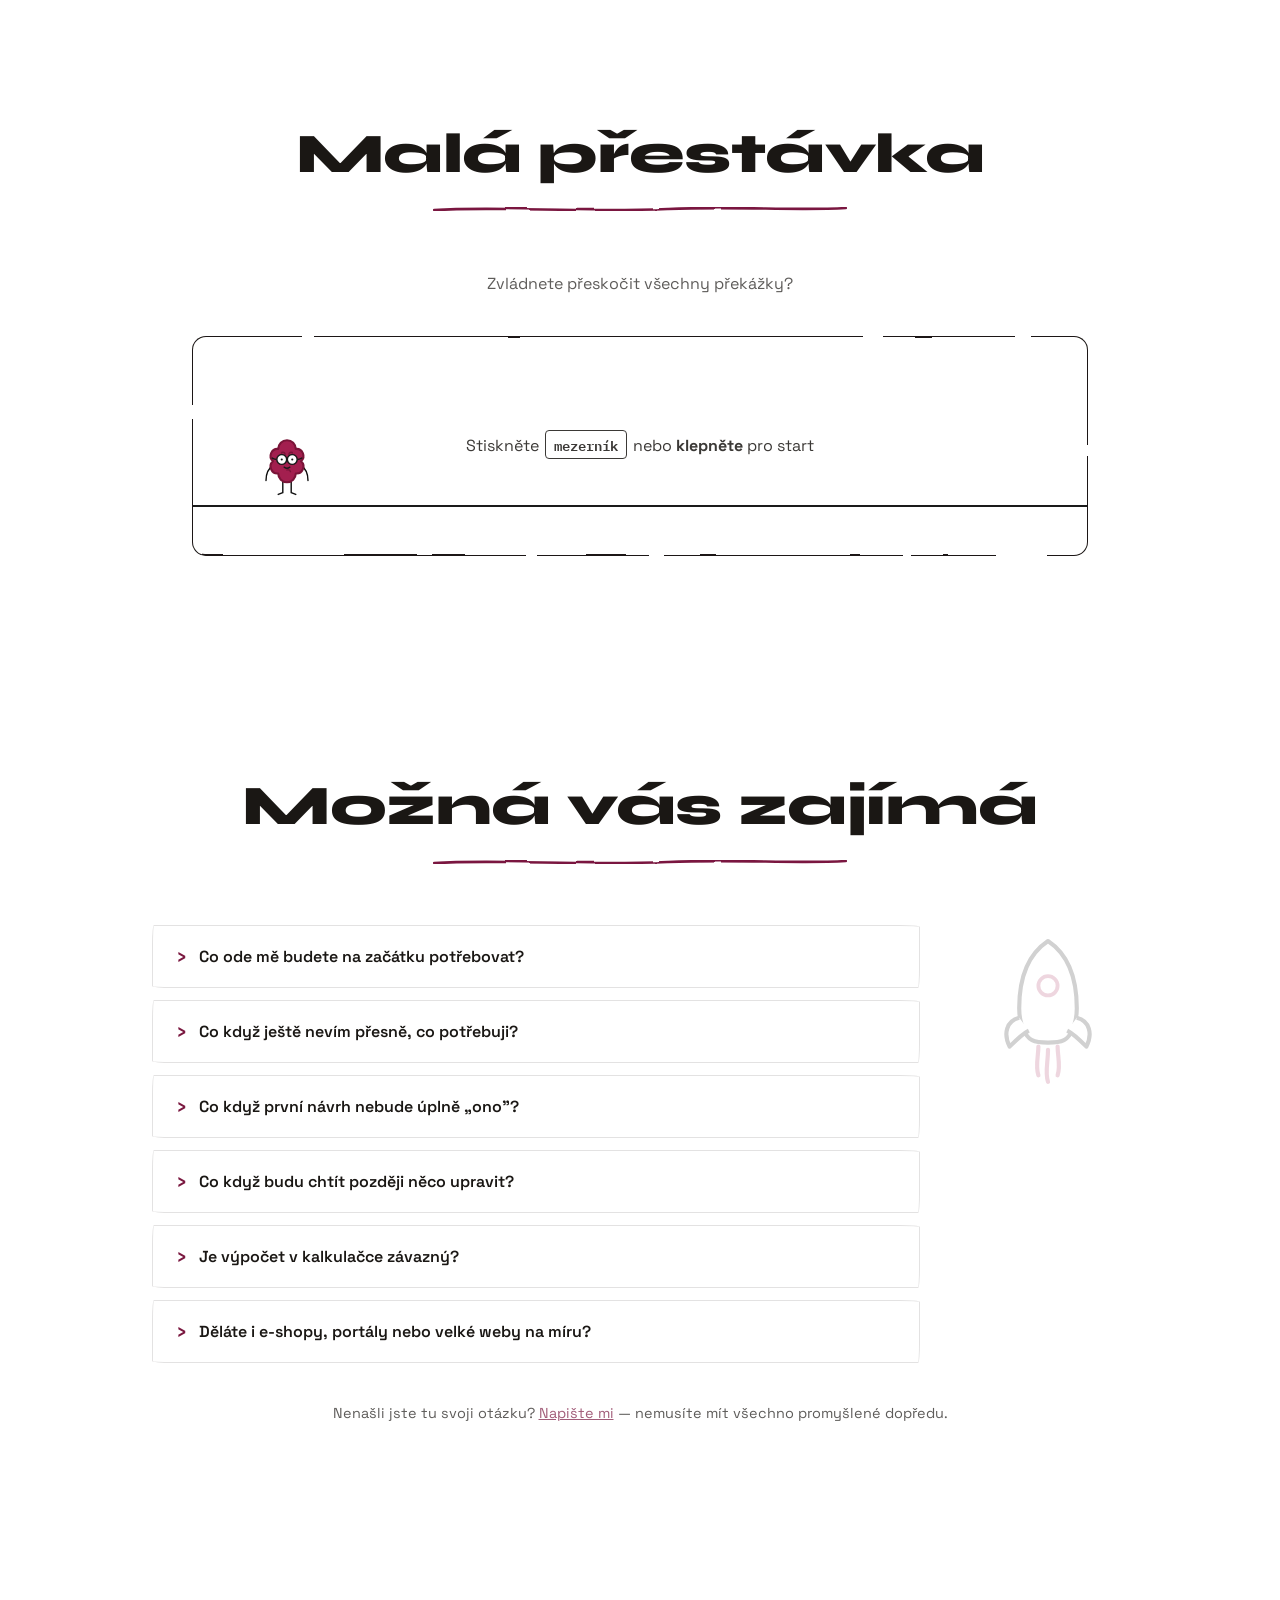
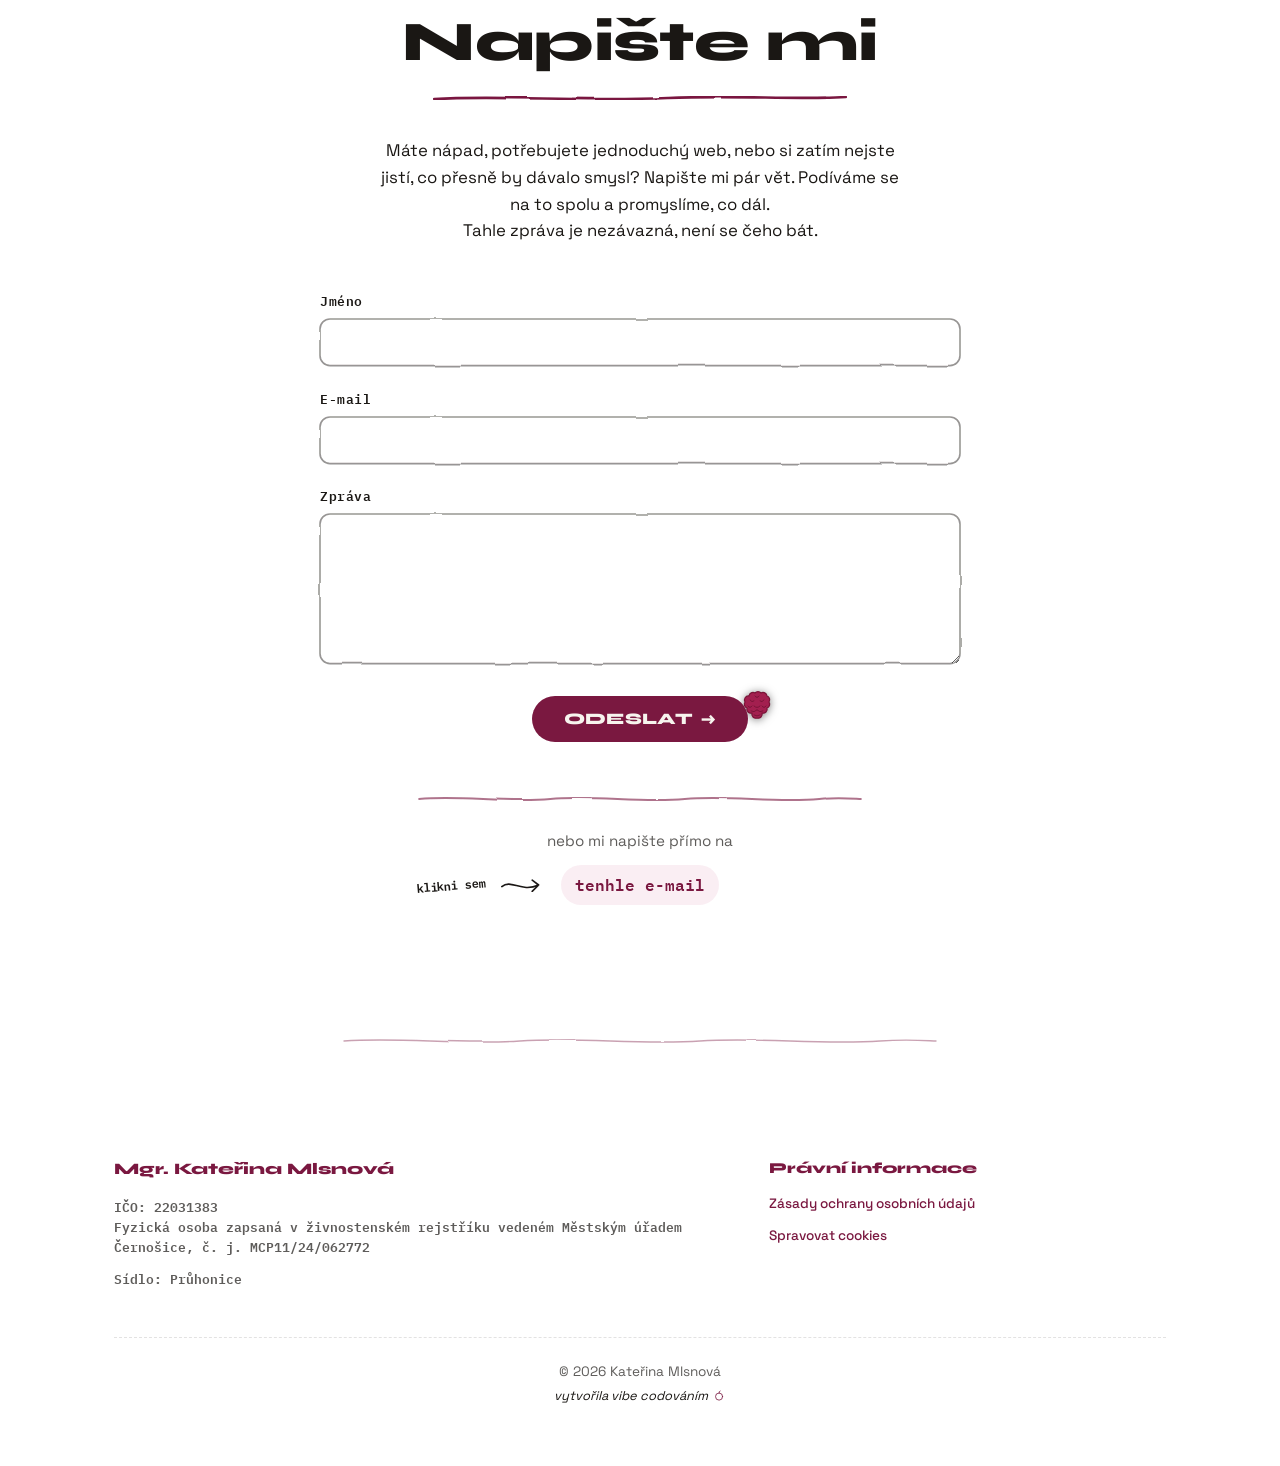
==== commit a4518d26: "Ukázky: checklist dotisků se screenshotem s vymyšlenými daty Původní screenshot obsahoval skutečná d" ====
--- a/index.html
+++ b/index.html
@@ -720,7 +720,7 @@
                 <rect width="100%" height="100%" rx="14" ry="14" filter="url(#rough)" />
               </svg>
               <div class="work-card__media work-card__media--cover">
-                <img src="assets/checklist-dotisku.png" alt="Náhled interaktivního checklistu dotisků" loading="lazy" width="1920" height="3928" />
+                <img src="assets/checklist-dotisku.webp" alt="Náhled interaktivního checklistu dotisků (vymyšlená data)" loading="lazy" width="1960" height="4142" />
               </div>
               <div class="work-card__body">
                 <span class="work-card__tag">Digitalizace</span>
--- a/style.css
+++ b/style.css
@@ -1290,7 +1290,8 @@
   right: 1rem;
   width: 2.4rem;
   height: 2.4rem;
-  background: transparent;
+  z-index: 3; /* nad .lightbox__media (position: relative), jinak obrázek překryje křížek */
+  background: var(--card-bg);
   border: none;
   font-size: 2rem;
   line-height: 1;
@@ -4921,3 +4922,29 @@
   .hero-build { display: none; }
 }
 
+/* Ukázky — karta se plynule „roztáhne" do lightboxu (View Transitions API) */
+.lightbox--morph,
+.lightbox--morph .lightbox__panel {
+  transition: none !important;
+}
+::view-transition-group(km-shot) {
+  animation-duration: 420ms;
+  animation-timing-function: cubic-bezier(0.32, 0.72, 0, 1);
+}
+::view-transition-old(root),
+::view-transition-new(root) {
+  animation-duration: 240ms;
+}
+
+/* Kalkulačka — nový řádek na účtence jemně vjede */
+#calc-selected-list li.is-new {
+  animation: calc-line-in 260ms cubic-bezier(0.23, 1, 0.32, 1);
+}
+.receipt-total {
+  font-variant-numeric: tabular-nums;
+}
+@keyframes calc-line-in {
+  from { opacity: 0; transform: translateY(-6px); }
+  to { opacity: 1; transform: none; }
+}
+
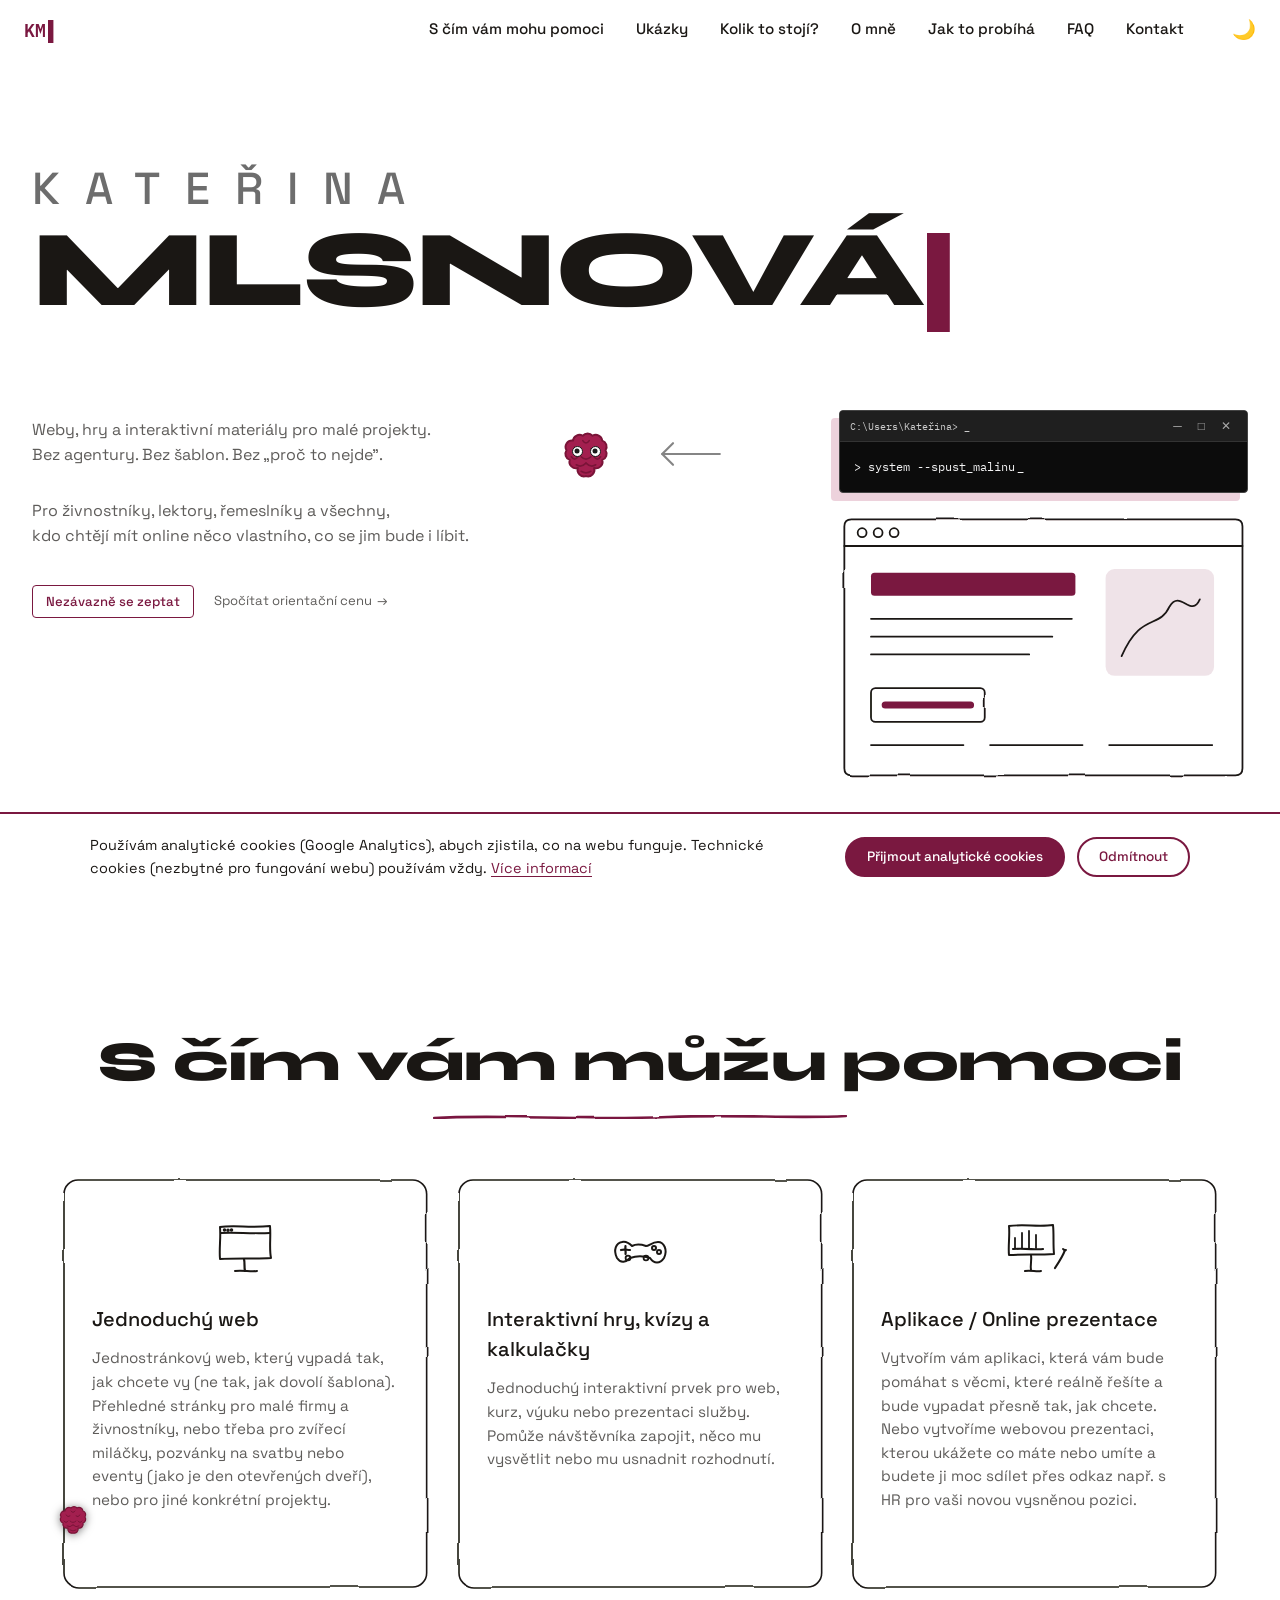
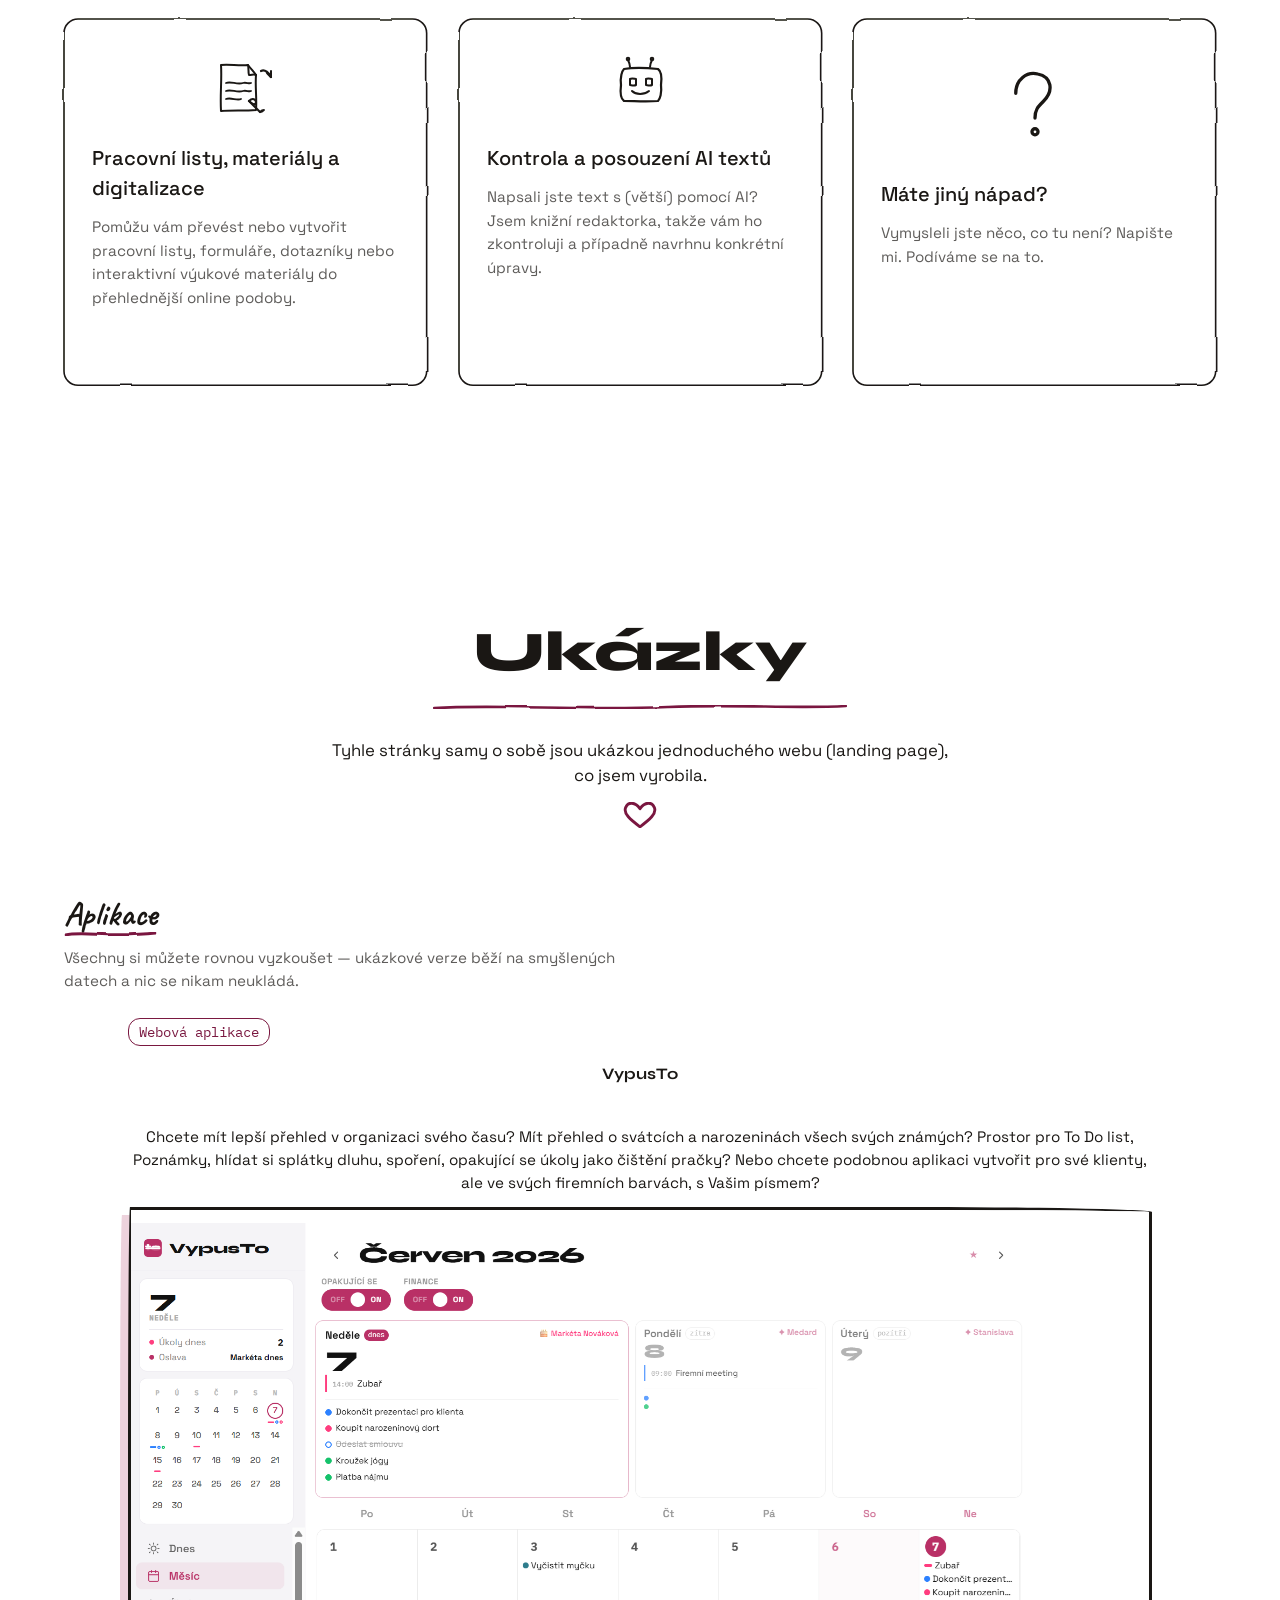
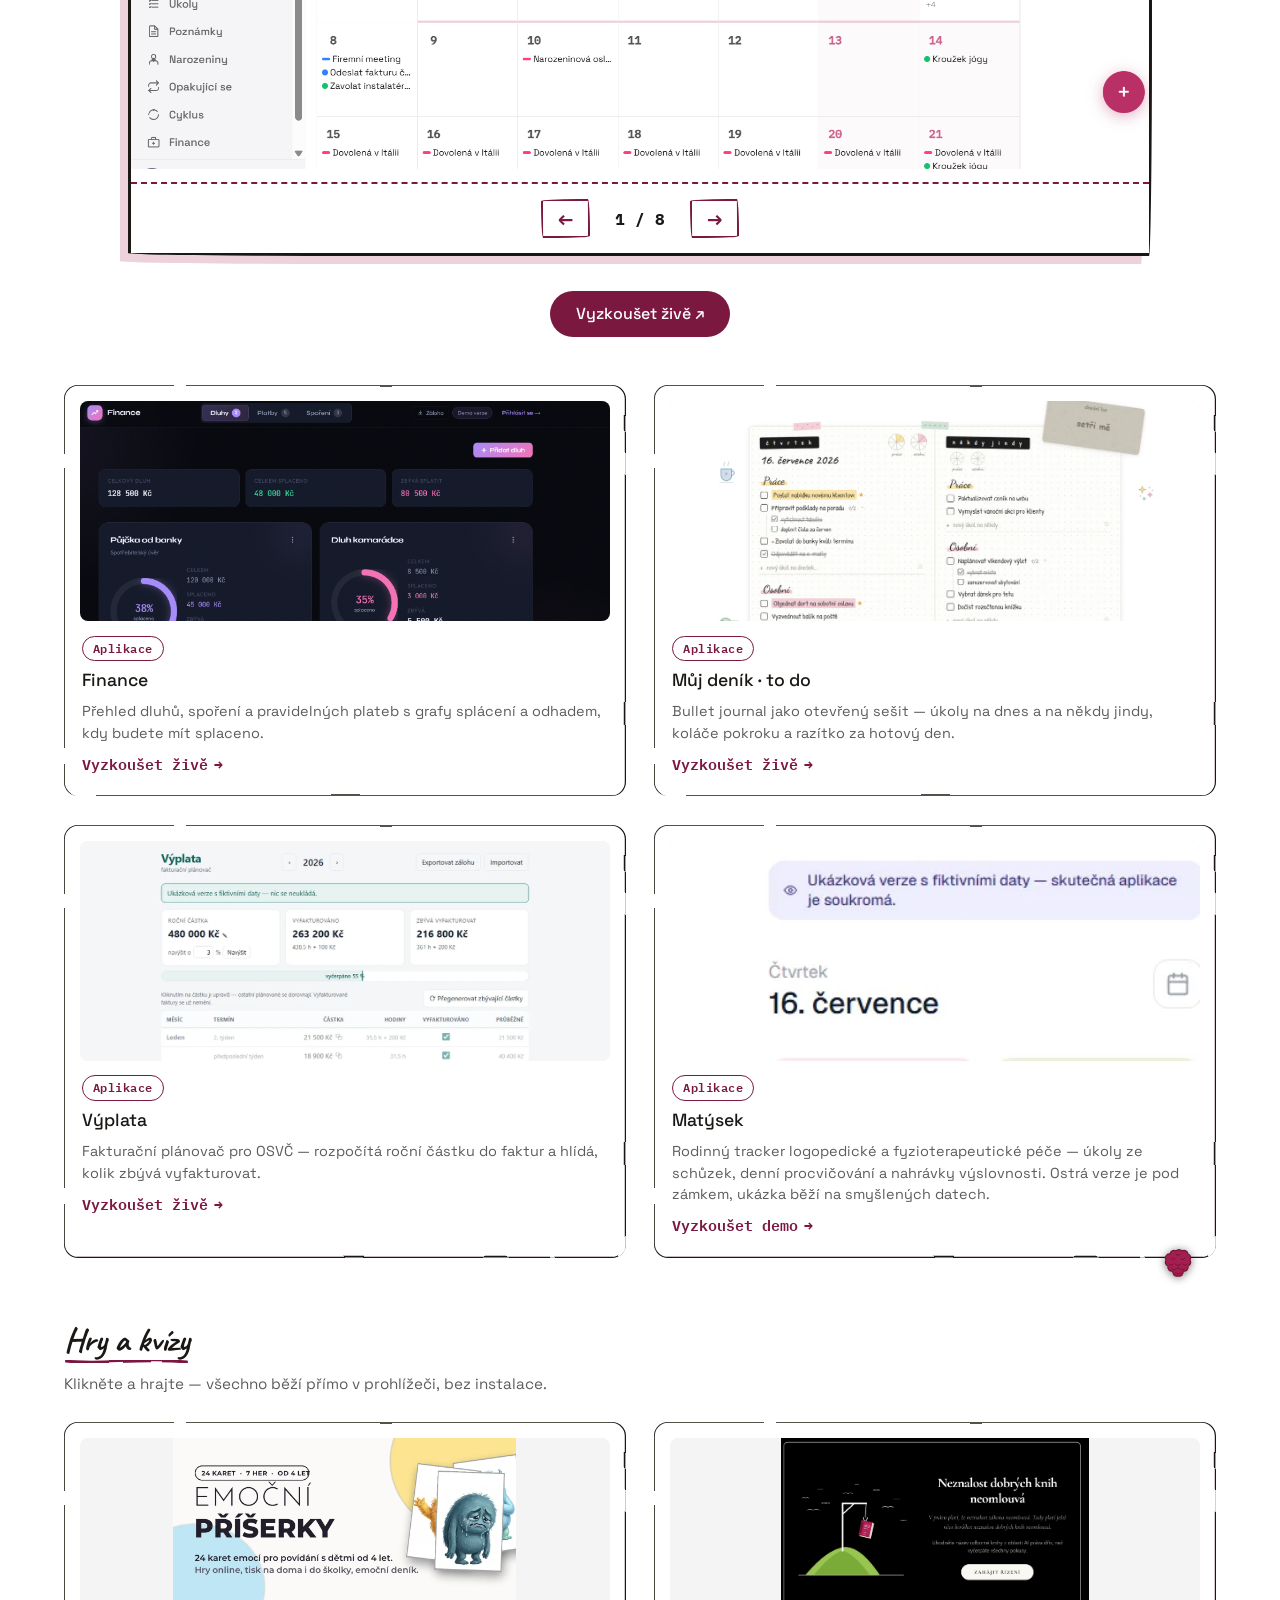
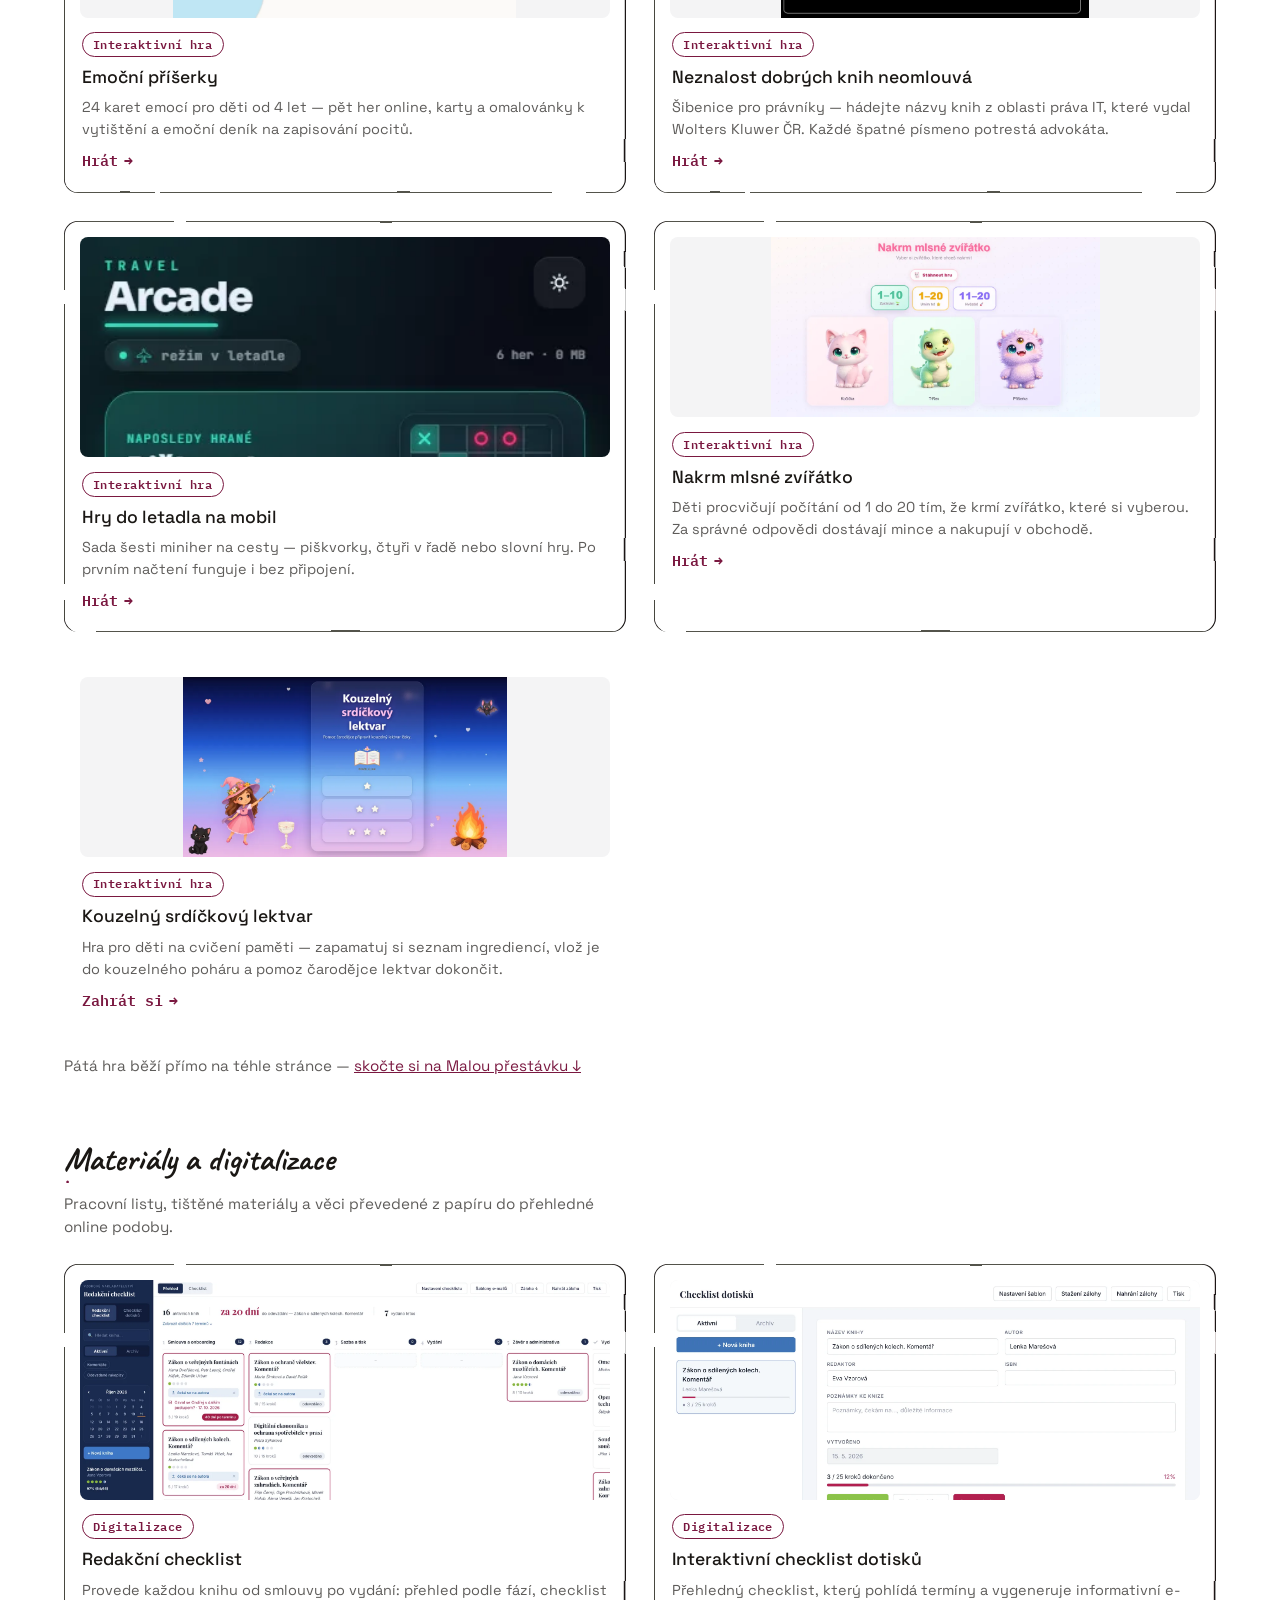
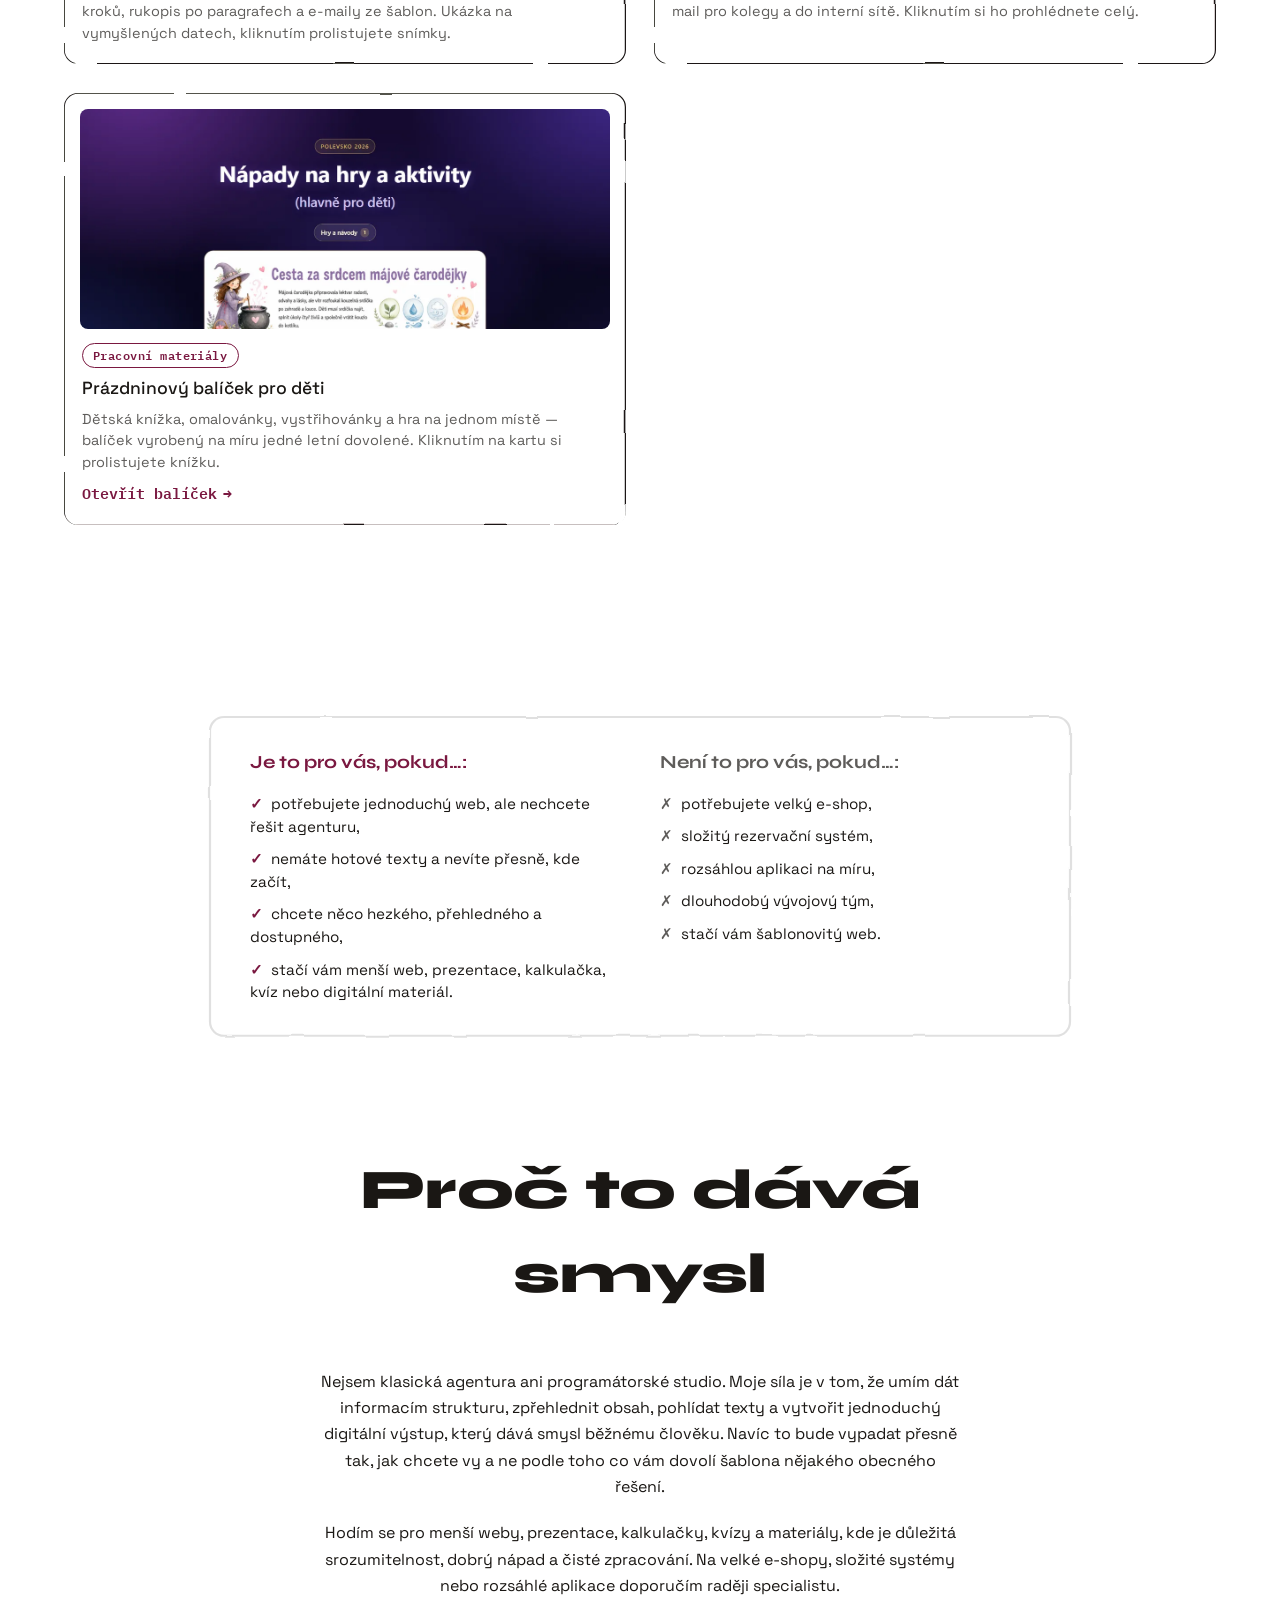
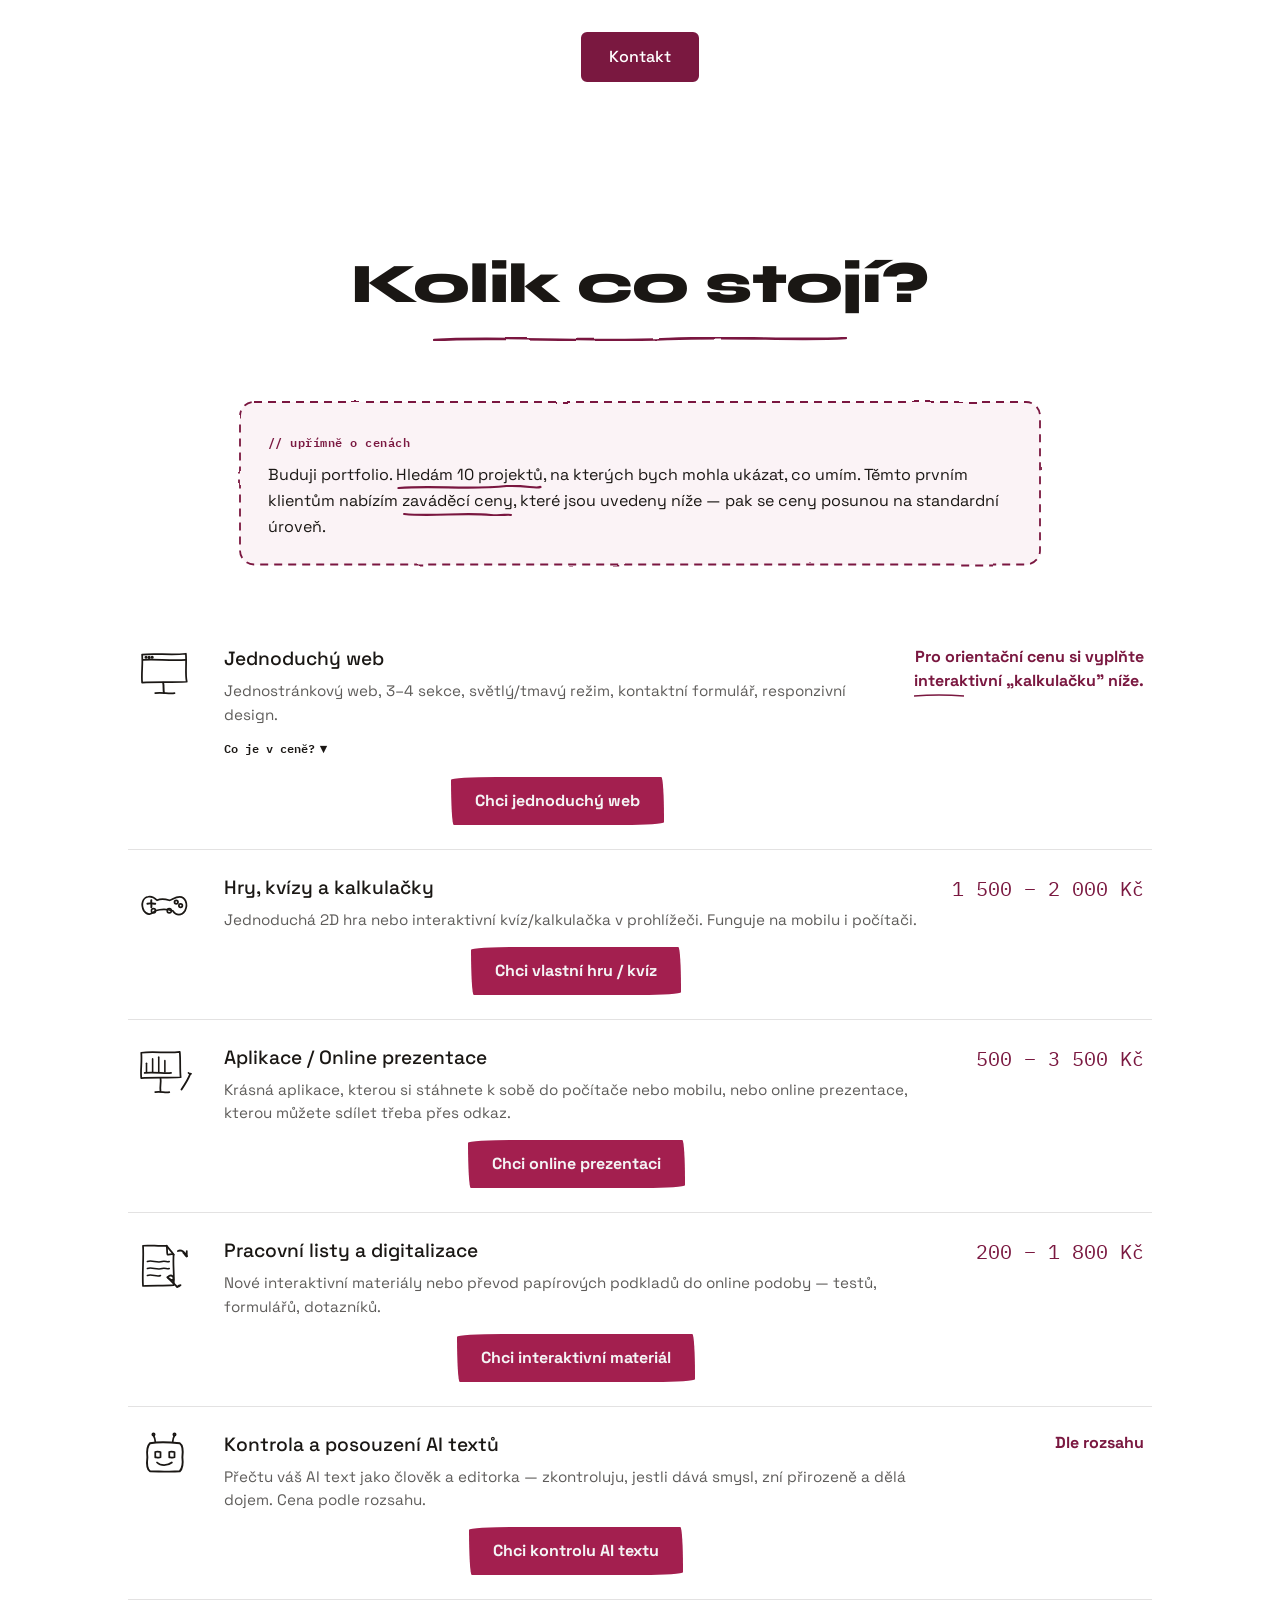
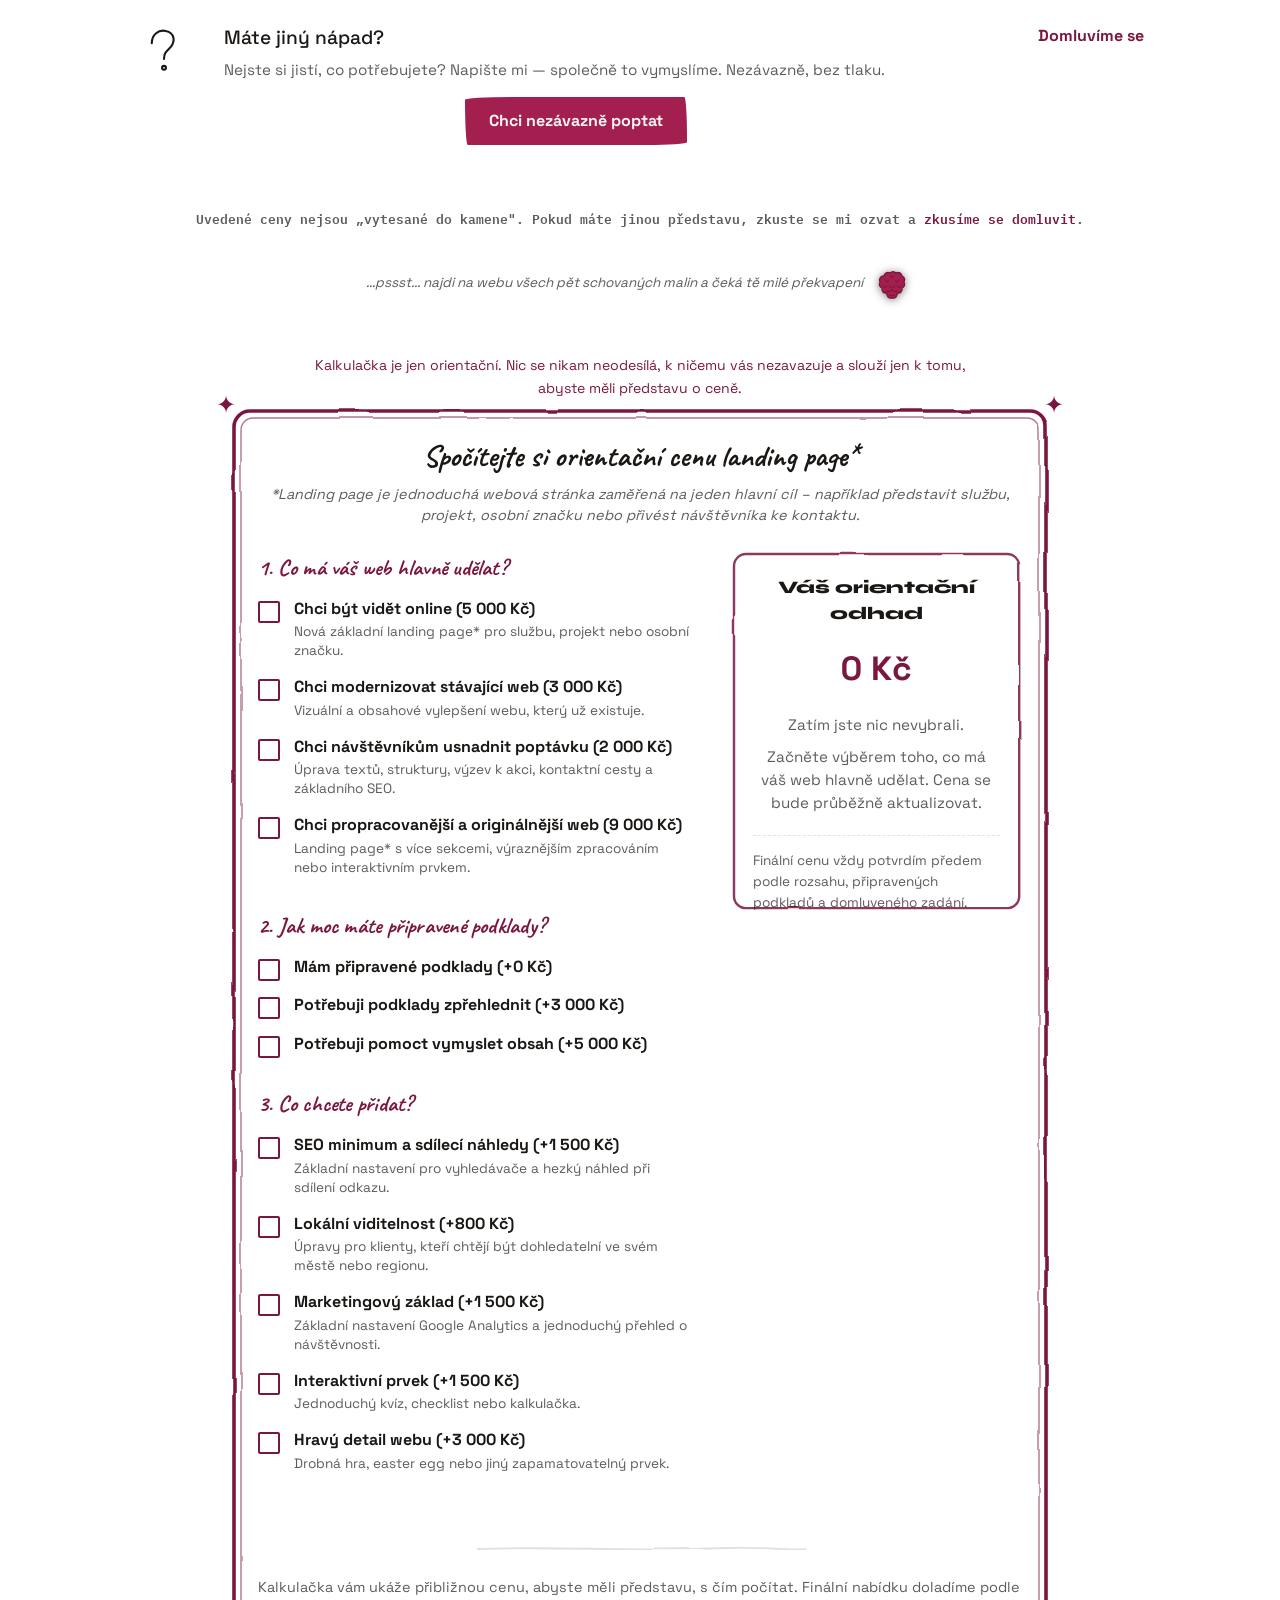
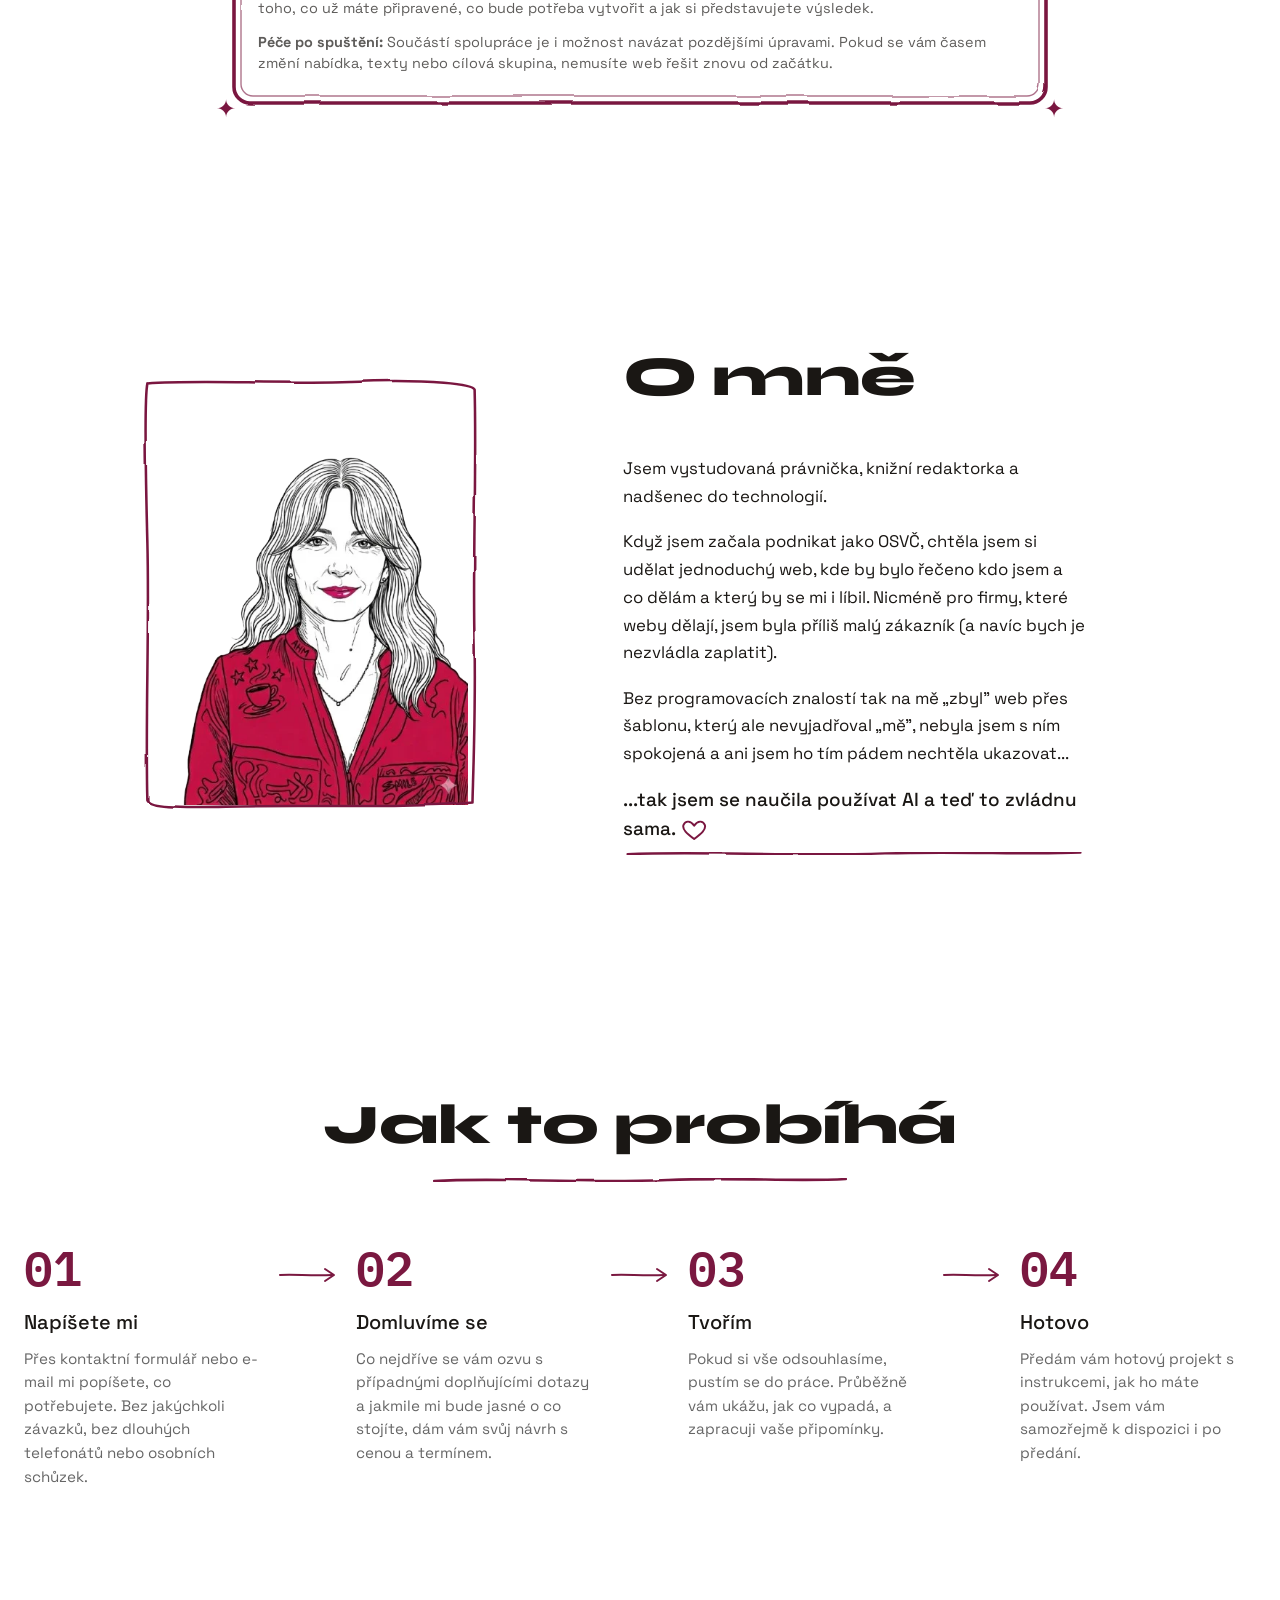
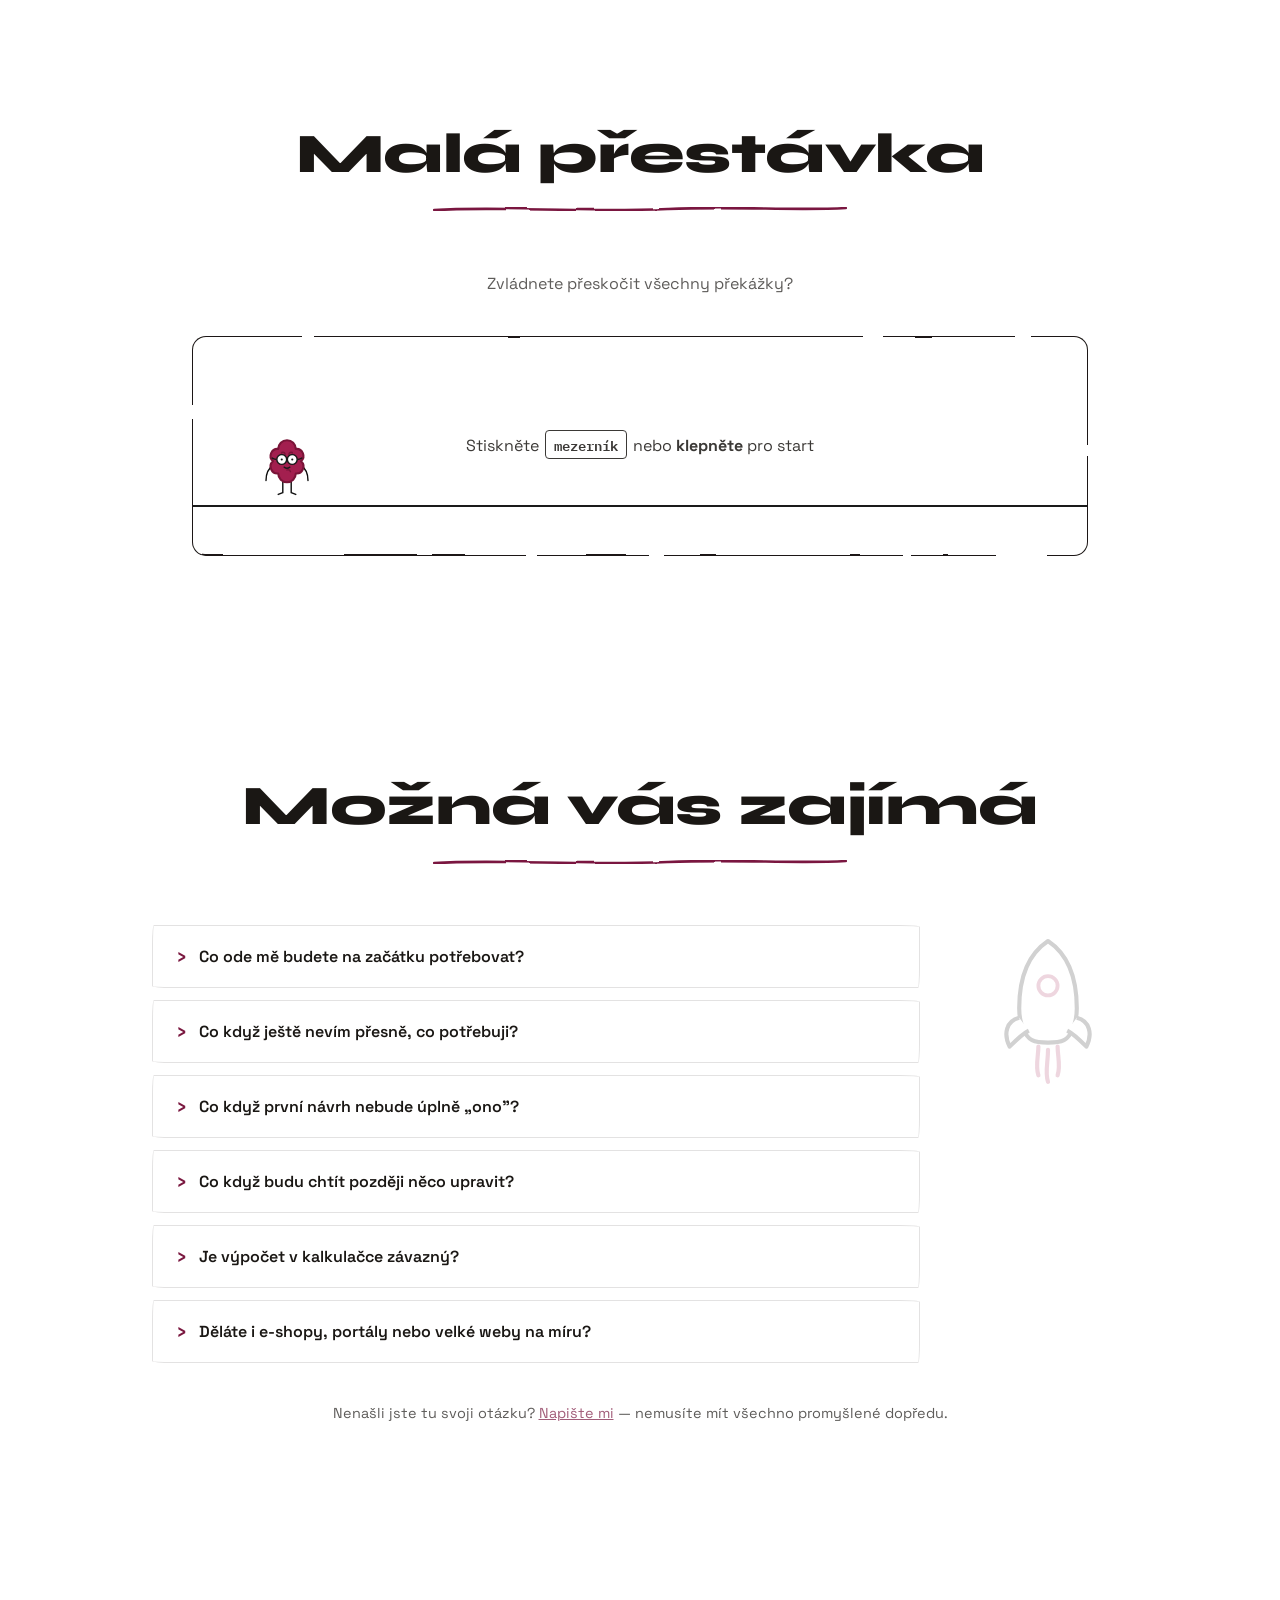
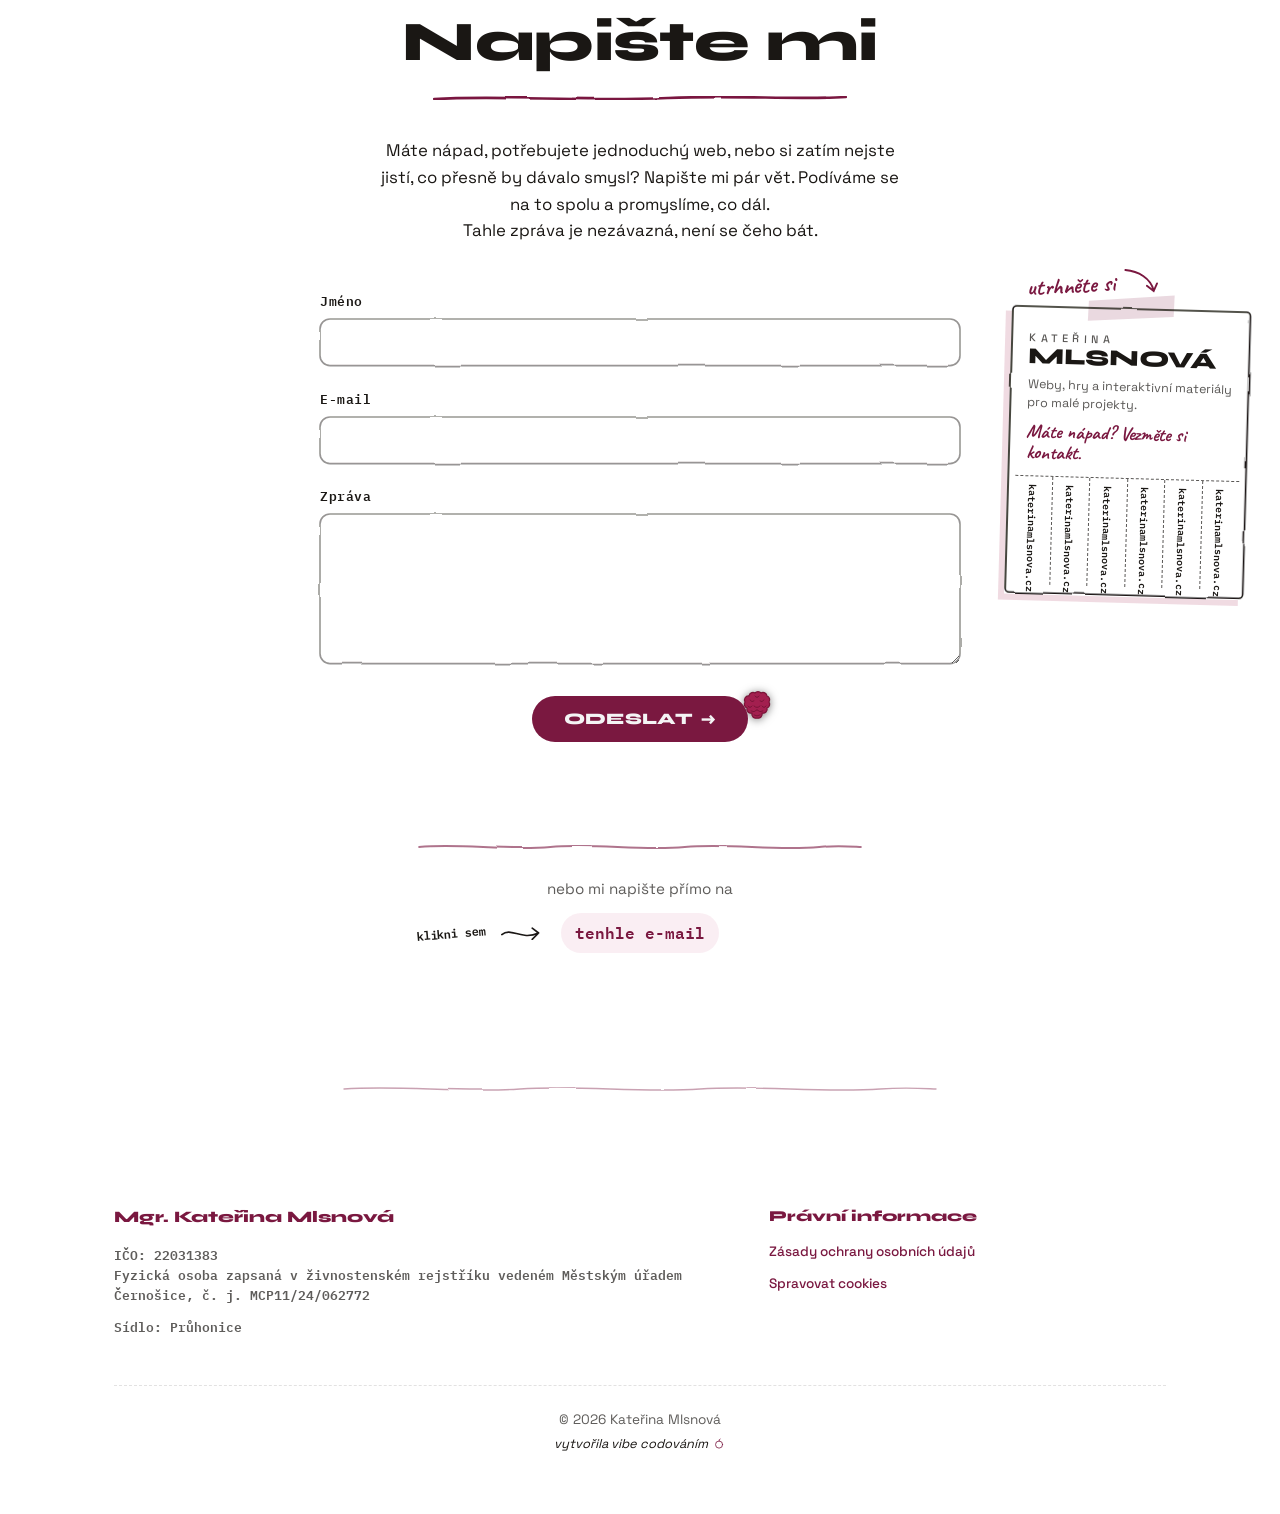
==== commit 0d9d4c7c: "Kontakt: trhací lísteček, který otevře leták A4 k vytištění (/letak) - lísteček v Kontaktu vedle for" ====
--- a/index.html
+++ b/index.html
@@ -1302,6 +1302,7 @@
 
         <p class="contact__lead">Máte nápad, potřebujete jednoduchý web, nebo si zatím nejste jistí, co přesně by dávalo smysl? Napište mi pár vět. Podíváme se na to spolu a promyslíme, co dál.<br>Tahle zpráva je nezávazná, není se čeho bát.</p>
 
+        <div class="contact__row">
         <form
           id="contact-form"
           class="contact__form"
@@ -1387,6 +1388,30 @@
           </h3>
           <p class="contact__success-sub">Ozvu se vám co nejdříve.</p>
         </div>
+          <aside class="tear-flyer" aria-label="Leták k vytištění">
+            <p class="tear-flyer__hint" aria-hidden="true">utrhněte si<svg viewBox="0 0 40 32"><path d="M4,4 C18,6 30,14 33,27 M26,22 L33,28 L37,20"/></svg></p>
+            <div class="tear-flyer__paper">
+              <svg class="tear-flyer__tape" viewBox="0 0 120 34" aria-hidden="true"><path d="M4,6 L116,2 L114,30 L2,32 Z"/></svg>
+              <svg class="tear-flyer__frame" preserveAspectRatio="none" aria-hidden="true"><rect x="1" y="1" width="99%" height="99%" rx="4" filter="url(#rough)"/></svg>
+              <div class="tear-flyer__body">
+                <div class="tear-flyer__first">KATEŘINA</div>
+                <div class="tear-flyer__last">MLSNOVÁ</div>
+                <p class="tear-flyer__txt">Weby, hry a interaktivní materiály pro malé projekty.</p>
+                <p class="tear-flyer__hand">Máte nápad? Vezměte si kontakt.</p>
+              </div>
+              <div class="tear-flyer__cut" aria-hidden="true"></div>
+              <div class="tear-flyer__strips">
+              <a class="tear-strip" href="/letak" aria-label="Utrhnout lísteček — otevře leták k vytištění"><span aria-hidden="true">katerinamlsnova.cz</span></a>
+              <a class="tear-strip" href="/letak" aria-label="Utrhnout lísteček — otevře leták k vytištění"><span aria-hidden="true">katerinamlsnova.cz</span></a>
+              <a class="tear-strip" href="/letak" aria-label="Utrhnout lísteček — otevře leták k vytištění"><span aria-hidden="true">katerinamlsnova.cz</span></a>
+              <a class="tear-strip" href="/letak" aria-label="Utrhnout lísteček — otevře leták k vytištění"><span aria-hidden="true">katerinamlsnova.cz</span></a>
+              <a class="tear-strip" href="/letak" aria-label="Utrhnout lísteček — otevře leták k vytištění"><span aria-hidden="true">katerinamlsnova.cz</span></a>
+              <a class="tear-strip" href="/letak" aria-label="Utrhnout lísteček — otevře leták k vytištění"><span aria-hidden="true">katerinamlsnova.cz</span></a>
+              </div>
+            </div>
+            <button type="button" class="tear-flyer__restock" hidden>Pověsit nové lístečky</button>
+          </aside>
+        </div>
 
         <div class="contact__divider" aria-hidden="true">
           <svg viewBox="0 0 600 16" preserveAspectRatio="none">
--- a/style.css
+++ b/style.css
@@ -9,7 +9,7 @@
   --color-ink: #1A1714;
   --color-deep-black: #0F0E0C;
   --color-white: #FFFFFF;
-  --color-cream: #F7F4EE;
+  --color-light: #F4F4F5; /* neutrální světle šedá — béžová je zakázaná (2026-10-11) */
 
   /* Typography */
   --font-display: "Syne", sans-serif;
@@ -18,7 +18,7 @@
 
   /* Semantic tokens — LIGHT mode (default) */
   --bg: var(--color-white);
-  --bg-elevated: var(--color-cream);
+  --bg-elevated: var(--color-light);
   --text: var(--color-ink);
   --text-muted: rgba(26, 23, 20, 0.7);
   --accent: var(--color-raspberry-dark);
@@ -31,11 +31,11 @@
   :root {
     --bg: var(--color-deep-black);
     --bg-elevated: var(--color-ink);
-    --text: var(--color-cream);
-    --text-muted: rgba(247, 244, 238, 0.7);
+    --text: var(--color-light);
+    --text-muted: rgba(244, 244, 245, 0.7);
     --accent: var(--color-raspberry-light);
     --accent-hover: var(--color-raspberry-dark);
-    --border: rgba(247, 244, 238, 0.12);
+    --border: rgba(244, 244, 245, 0.12);
   }
 }
 
@@ -47,12 +47,12 @@
   --text-muted: rgba(255, 255, 255, 0.7);
   --accent: var(--color-raspberry-light);
   --accent-hover: var(--color-raspberry-dark);
-  --border: rgba(247, 244, 238, 0.12);
+  --border: rgba(244, 244, 245, 0.12);
 }
 
 [data-theme="light"] {
   --bg: var(--color-white);
-  --bg-elevated: var(--color-cream);
+  --bg-elevated: var(--color-light);
   --text: var(--color-ink);
   --text-muted: rgba(26, 23, 20, 0.7);
   --accent: var(--color-raspberry-dark);
@@ -531,7 +531,7 @@
 }
 
 #hero-terminal {
-  color: #f5f0e8;
+  color: #F4F4F5;
   font-size: 1.1rem;
   font-family: var(--font-mono);
   margin: 0;
@@ -1156,7 +1156,7 @@
   max-height: 180px;
   object-fit: contain;
   display: block;
-  background-color: var(--color-cream);
+  background-color: var(--color-light);
   border-radius: 8px;
 }
 
@@ -1318,7 +1318,7 @@
   width: 100%;
   max-height: 360px;
   object-fit: contain;
-  background-color: var(--color-cream);
+  background-color: var(--color-light);
   border-radius: 10px;
 }
 
@@ -1712,7 +1712,7 @@
   display: block;
   width: fit-content;
   background-color: #a31f4f;
-  color: #f5f0e8;
+  color: #F4F4F5;
   font-family: 'Space Grotesk', sans-serif;
   font-weight: bold;
   padding: 12px 24px;
@@ -2175,7 +2175,7 @@
   gap: 0.5rem;
   padding: 0.85rem 2rem;
   background-color: var(--accent);
-  color: var(--color-cream);
+  color: var(--color-light);
   border: none;
   border-radius: 999px;
   cursor: pointer;
@@ -2626,7 +2626,7 @@
 #game-restart-btn:hover,
 #game-restart-btn:focus-visible {
   background-color: var(--accent);
-  color: var(--color-cream);
+  color: var(--color-light);
   border-color: var(--accent);
   outline: none;
 }
@@ -4345,7 +4345,7 @@
 
 .page-404__line {
   font-family: var(--font-mono);
-  color: #f5f0e8;
+  color: #F4F4F5;
   margin: 0;
   font-size: 0.95rem;
   line-height: 1.5;
@@ -4399,7 +4399,7 @@
 .page-404__sub {
   font-family: var(--font-mono);
   font-size: 0.95rem;
-  color: #f5f0e8;
+  color: #F4F4F5;
   opacity: 0.78;
   margin: 0 0 1.5rem;
   line-height: 1.6;
@@ -4418,7 +4418,7 @@
   padding: 0.7rem 1.1rem;
   font-family: var(--font-mono);
   font-size: 0.9rem;
-  color: #f5f0e8;
+  color: #F4F4F5;
   background-color: transparent;
   border: 1px solid #444;
   border-radius: 3px;
@@ -4948,3 +4948,242 @@
   to { opacity: 1; transform: none; }
 }
 
+
+/* ============================================
+   Leták k vytištění (/letak) + trhací lísteček v Kontaktu (2026-10-11)
+   Papír je bílý v obou režimech, béžová zakázaná.
+   ============================================ */
+
+:root {
+  --paper: var(--color-white);
+  --paper-ink: var(--color-ink);
+  --paper-muted: color-mix(in srgb, var(--color-ink) 72%, var(--color-white));
+  --paper-accent: var(--color-raspberry-dark);
+  --paper-tape: color-mix(in srgb, var(--color-raspberry-dark) 16%, transparent);
+}
+
+/* --- Stránka /letak --- */
+.page-letak .svg-defs { position: absolute; width: 0; height: 0; overflow: hidden; }
+.page-letak {
+  background: var(--bg);
+  color: var(--text);
+  padding: 0 16px 48px;
+}
+.letak-bar {
+  position: sticky;
+  top: 0;
+  z-index: 2;
+  max-width: 794px;
+  margin: 0 auto;
+  padding: 14px 0;
+  display: flex;
+  justify-content: space-between;
+  align-items: center;
+  flex-wrap: wrap;
+  gap: 10px;
+  background: var(--bg);
+}
+.letak-bar__back {
+  font-family: var(--font-mono);
+  font-weight: 600;
+  font-size: 0.85rem;
+  color: var(--text);
+  text-decoration: none;
+}
+.letak-bar__back:hover,
+.letak-bar__back:focus-visible { color: var(--accent); }
+.letak-bar__acts { display: flex; gap: 8px; flex-wrap: wrap; }
+.letak-bar__btn {
+  font-family: var(--font-mono);
+  font-weight: 600;
+  font-size: 0.82rem;
+  color: var(--accent);
+  background: var(--bg);
+  border: 1.6px solid var(--accent);
+  border-radius: 255px 15px 225px 15px / 15px 225px 15px 255px;
+  padding: 8px 15px;
+  cursor: pointer;
+  transition: background-color 0.2s ease, color 0.2s ease;
+}
+.letak-bar__btn--solid { background: var(--accent); color: var(--bg); }
+.letak-bar__btn:active { scale: 0.97; }
+.letak-bar__btn:focus-visible { outline: 2px solid var(--accent); outline-offset: 3px; }
+.letak-hint {
+  max-width: 794px;
+  margin: 0 auto 14px;
+  font-size: 0.85rem;
+  color: var(--text-muted);
+}
+.letak-sheet {
+  position: relative;
+  max-width: 794px;
+  margin: 0 auto;
+}
+.letak-sheet .flyer {
+  position: absolute;
+  top: 0;
+  left: 0;
+  transform-origin: 0 0;
+  outline: 1px solid var(--border);
+}
+
+/* --- List A4: 794 × 1123 px = 210 × 297 mm při 96 dpi --- */
+.flyer {
+  width: 794px;
+  height: 1123px;
+  padding: 52px 56px 0;
+  display: flex;
+  flex-direction: column;
+  position: relative;
+  overflow: hidden;
+  background: var(--paper);
+  color: var(--paper-ink);
+  font-family: var(--font-body);
+  box-shadow: -8px 8px 0 rgba(163, 31, 79, 0.16);
+}
+.fl-tape { position: absolute; top: -6px; left: 50%; width: 140px; height: 36px; transform: translateX(-50%) rotate(2deg); }
+.fl-tape path { fill: var(--paper-tape); }
+.fl-head { display: flex; justify-content: space-between; align-items: flex-start; gap: 20px; }
+.fl-first { font-weight: 500; letter-spacing: 0.5em; font-size: 15px; color: var(--paper-muted); }
+.fl-last { font-family: var(--font-display); font-weight: 800; font-size: 60px; line-height: 0.95; letter-spacing: -0.015em; display: flex; align-items: flex-end; }
+.fl-cur { display: inline-block; width: 14px; height: 52px; background: var(--paper-accent); margin: 0 0 4px 6px; }
+.fl-tag { font-size: 15px; line-height: 1.5; color: var(--paper-muted); margin: 14px 0 0; }
+.fl-note { margin: 26px 0 0; white-space: nowrap; font-family: "Caveat", cursive; font-weight: 700; font-size: 30px; line-height: 1; color: var(--paper-accent); text-align: center; transform: rotate(-6deg); }
+.fl-h { font-family: var(--font-display); font-weight: 800; font-size: 23px; margin: 34px 0 0; display: inline-flex; flex-direction: column; align-self: flex-start; color: var(--paper-ink); }
+.fl-h svg { width: 100%; height: 8px; margin-top: 4px; }
+.fl-h svg path,
+.fl-arrow path { fill: none; stroke: var(--paper-accent); stroke-width: 2.2; stroke-linecap: round; stroke-linejoin: round; }
+.fl-grid { display: grid; grid-template-columns: repeat(3, 1fr); gap: 20px 26px; margin-top: 18px; }
+.fl-svc { border-top: 1.8px solid var(--paper-accent); padding-top: 9px; }
+.fl-svc b { display: block; font-weight: 500; font-size: 14.5px; line-height: 1.25; }
+.fl-svc p { margin: 4px 0 0; font-size: 12.5px; line-height: 1.45; color: var(--paper-muted); }
+.fl-steps { display: flex; align-items: flex-start; gap: 6px; margin-top: 18px; }
+.fl-step { flex: 1; min-width: 0; }
+.fl-num { display: block; font-family: var(--font-mono); font-weight: 600; font-size: 12px; color: var(--paper-accent); }
+.fl-step b { display: block; margin-top: 2px; font-weight: 500; font-size: 15px; }
+.fl-step p { margin: 3px 0 0; font-size: 12px; line-height: 1.4; color: var(--paper-muted); }
+.fl-arrow { flex: none; width: 34px; height: 16px; margin-top: 22px; }
+.fl-contact { position: relative; margin-top: 30px; display: grid; grid-template-columns: auto 1fr; gap: 26px; align-items: center; padding: 20px 24px; }
+.fl-frame { position: absolute; inset: 0; width: 100%; height: 100%; overflow: visible; pointer-events: none; }
+.fl-frame rect { fill: none; stroke: var(--paper-ink); stroke-width: 1.8; }
+.fl-qr { display: flex; flex-direction: column; align-items: center; gap: 6px; }
+.fl-qr-code { width: 104px; height: 104px; color: var(--paper-ink); }
+.fl-qr small { font-size: 10.5px; color: var(--paper-muted); }
+.fl-ct { display: flex; flex-direction: column; }
+.fl-lbl { font-family: var(--font-mono); font-weight: 600; font-size: 10.5px; letter-spacing: 0.08em; text-transform: uppercase; color: var(--paper-muted); }
+.fl-ct b { font-family: var(--font-mono); font-weight: 600; font-size: 22px; margin-bottom: 8px; }
+.fl-ct small { font-size: 11px; color: var(--paper-muted); }
+.fl-printed { margin: auto 0 0; padding-bottom: 6px; font-size: 10px; color: var(--paper-muted); text-align: right; }
+.fl-cut { position: relative; margin: 0 -56px; border-top: 1.6px dashed var(--paper-ink); }
+.fl-cut span { position: absolute; left: 30px; top: -12px; padding: 0 4px; font-size: 18px; line-height: 1; background: var(--paper); }
+.fl-cut em { position: absolute; left: 62px; top: -26px; font-family: "Caveat", cursive; font-weight: 700; font-style: normal; font-size: 18px; color: var(--paper-accent); }
+.fl-strips { display: flex; height: 178px; margin: 0 -56px; }
+.fl-strip { flex: 1; display: flex; justify-content: center; padding-top: 12px; border-right: 1.6px dashed var(--paper-ink); }
+.fl-strip:last-child { border-right: 0; }
+.fl-strip span { writing-mode: vertical-rl; display: flex; flex-direction: column; gap: 4px; }
+.fl-strip b { font-family: var(--font-mono); font-weight: 600; font-size: 13px; }
+.fl-strip i { font-style: normal; font-family: var(--font-mono); font-weight: 600; font-size: 10px; color: var(--paper-muted); }
+
+@page { size: A4; margin: 0; }
+@media print {
+  .page-letak { padding: 0; background: var(--color-white); }
+  .letak-bar,
+  .letak-hint { display: none !important; }
+  .letak-sheet { max-width: none; height: auto !important; }
+  .letak-sheet .flyer { position: static; transform: none !important; box-shadow: none; outline: 0; width: 210mm; height: 296mm; break-inside: avoid; }
+  html, body.page-letak { margin: 0; }
+  .flyer { -webkit-print-color-adjust: exact; print-color-adjust: exact; }
+}
+
+/* --- Trhací lísteček v Kontaktu --- */
+.contact__row {
+  display: grid;
+  grid-template-columns: minmax(0, 1fr);
+  gap: 3rem;
+}
+.tear-flyer {
+  justify-self: center;
+  display: flex;
+  flex-direction: column;
+  align-items: center;
+}
+@media (min-width: 1280px) {
+  .contact__row {
+    grid-template-columns: minmax(0, 40rem) 240px;
+    margin-right: calc(-3rem - 240px);
+    align-items: start;
+  }
+  .tear-flyer { grid-column: 2; grid-row: 1 / span 2; margin-top: -1.5rem; }
+}
+.tear-flyer__hint {
+  align-self: flex-start;
+  display: flex;
+  align-items: flex-end;
+  gap: 6px;
+  margin: 0 0 10px 18px;
+  font-family: "Caveat", cursive;
+  font-weight: 700;
+  font-size: 1.45rem;
+  line-height: 1.1;
+  color: var(--accent);
+  transform: rotate(-3deg);
+}
+.tear-flyer__hint svg { width: 38px; height: 30px; fill: none; stroke: currentColor; stroke-width: 2; stroke-linecap: round; }
+.tear-flyer__paper {
+  position: relative;
+  width: 240px;
+  background: var(--paper);
+  color: var(--paper-ink);
+  transform: rotate(1.6deg);
+  box-shadow: -6px 6px 0 rgba(163, 31, 79, 0.16);
+}
+.tear-flyer__frame { position: absolute; inset: 0; width: 100%; height: 100%; overflow: visible; pointer-events: none; }
+.tear-flyer__frame rect { fill: none; stroke: var(--paper-ink); stroke-width: 1.6; }
+.tear-flyer__tape { position: absolute; top: -14px; left: 50%; width: 92px; height: 28px; transform: translateX(-50%) rotate(-3deg); }
+.tear-flyer__tape path { fill: var(--paper-tape); }
+.tear-flyer__body { padding: 24px 18px 12px; }
+.tear-flyer__first { font-weight: 500; letter-spacing: 0.42em; font-size: 0.68rem; color: var(--paper-muted); }
+.tear-flyer__last { font-family: var(--font-display); font-weight: 800; font-size: 1.42rem; line-height: 1; letter-spacing: -0.01em; }
+.tear-flyer__txt { margin: 8px 0 0; font-size: 0.78rem; line-height: 1.4; color: var(--paper-muted); }
+.tear-flyer__hand { margin: 10px 0 0; font-family: "Caveat", cursive; font-weight: 700; font-size: 1.2rem; line-height: 1.1; color: var(--paper-accent); }
+.tear-flyer__cut { margin: 0 8px; border-top: 1.5px dashed var(--paper-muted); }
+.tear-flyer__strips { display: flex; height: 118px; padding: 0 8px 10px; }
+.tear-strip {
+  flex: 1;
+  display: flex;
+  justify-content: center;
+  align-items: flex-start;
+  border-right: 1.5px dashed var(--paper-muted);
+  color: var(--paper-ink);
+  text-decoration: none;
+  transform-origin: 50% 0;
+  transition: transform 160ms cubic-bezier(0.23, 1, 0.32, 1), background-color 160ms ease;
+}
+.tear-strip:last-child { border-right: 0; }
+.tear-strip span { writing-mode: vertical-rl; padding-top: 8px; font-family: var(--font-mono); font-weight: 600; font-size: 0.62rem; }
+@media (hover: hover) and (pointer: fine) {
+  .tear-strip:hover { background: color-mix(in srgb, var(--color-raspberry-dark) 9%, transparent); transform: rotate(-2deg); }
+}
+.tear-strip:focus-visible { outline: 2px solid var(--paper-accent); outline-offset: 2px; }
+.tear-strip.is-torn { visibility: hidden; }
+.tear-strip.is-last span::after { content: " · poslední!"; font-family: "Caveat", cursive; font-weight: 700; font-size: 0.85rem; color: var(--paper-accent); }
+.tear-strip--falling {
+  position: fixed;
+  z-index: 60;
+  pointer-events: none;
+  display: flex;
+  justify-content: center;
+  background: var(--paper);
+  border: 1.2px solid color-mix(in srgb, var(--color-ink) 35%, transparent);
+}
+.tear-flyer__restock {
+  margin-top: 14px;
+  font-family: var(--font-mono);
+  font-weight: 600;
+  font-size: 0.78rem;
+  color: var(--accent);
+  background: none;
+  border: 0;
+  text-decoration: underline;
+  cursor: pointer;
+}
